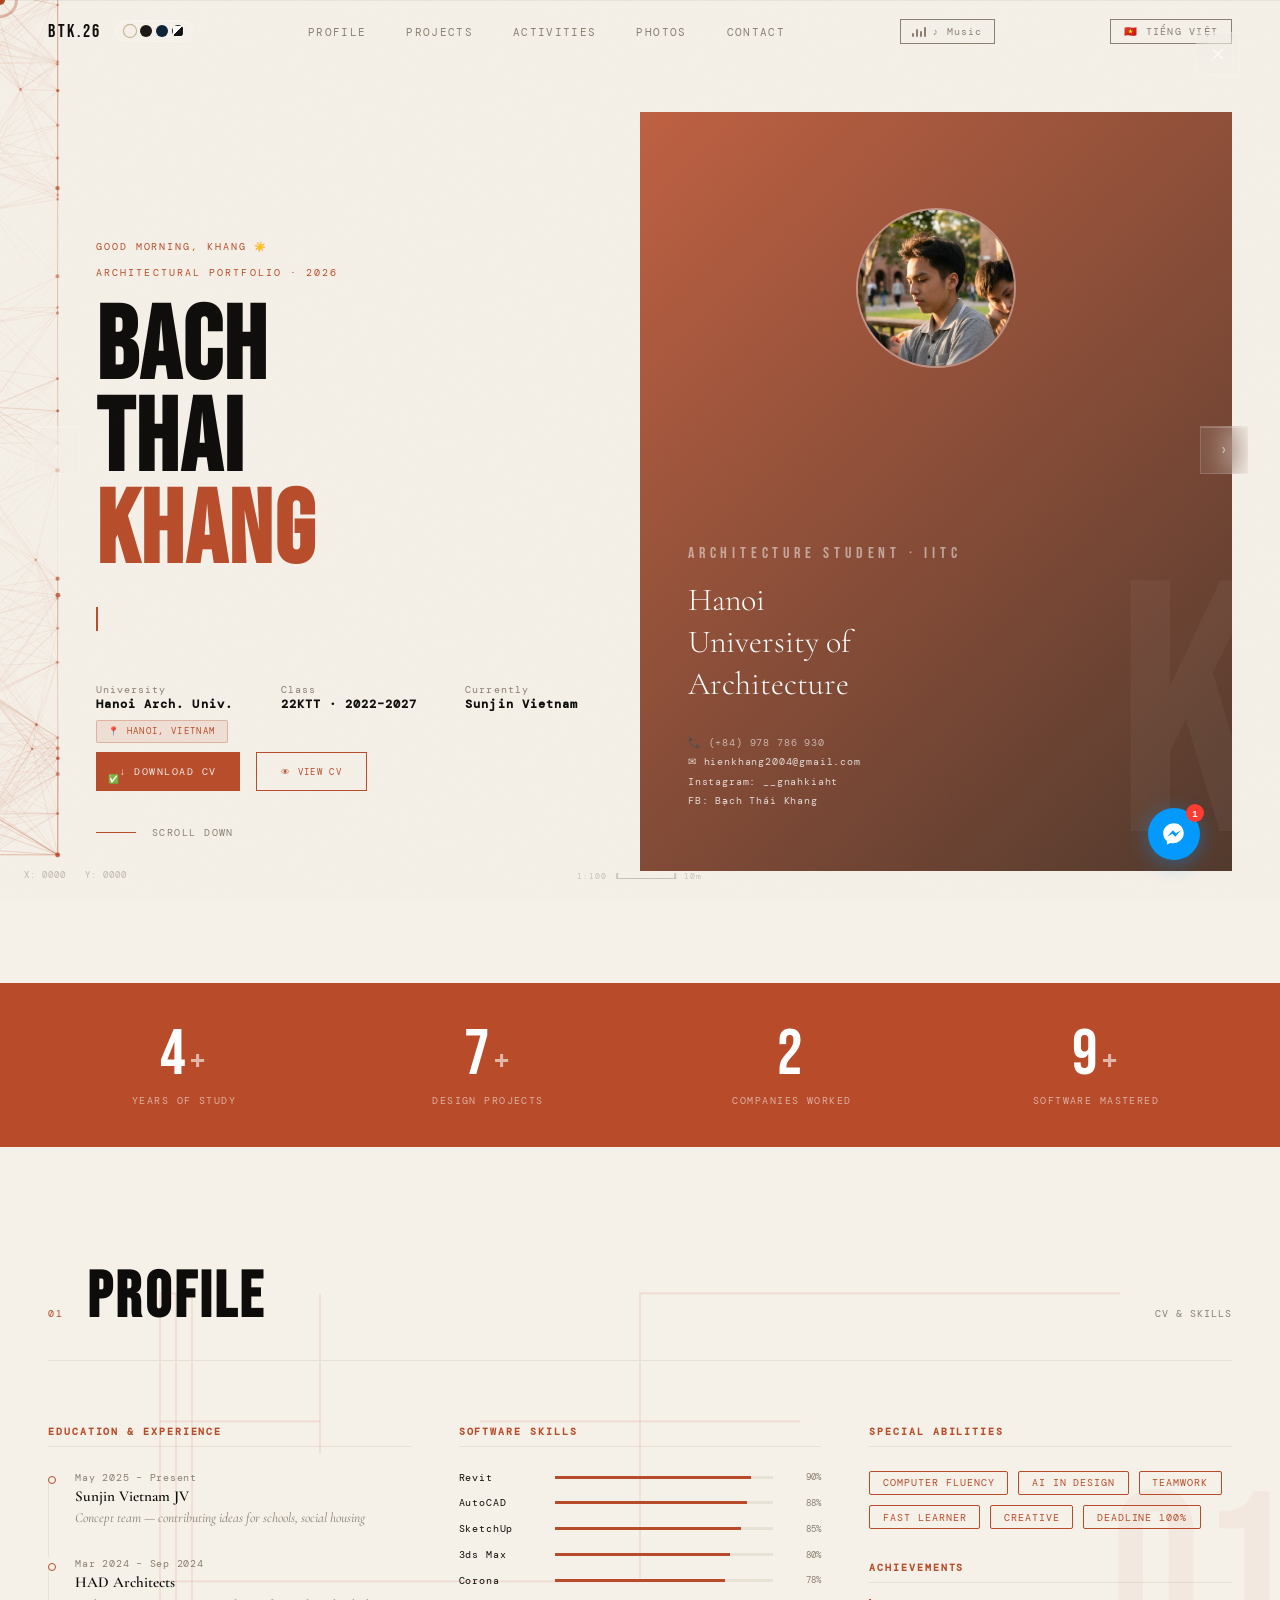
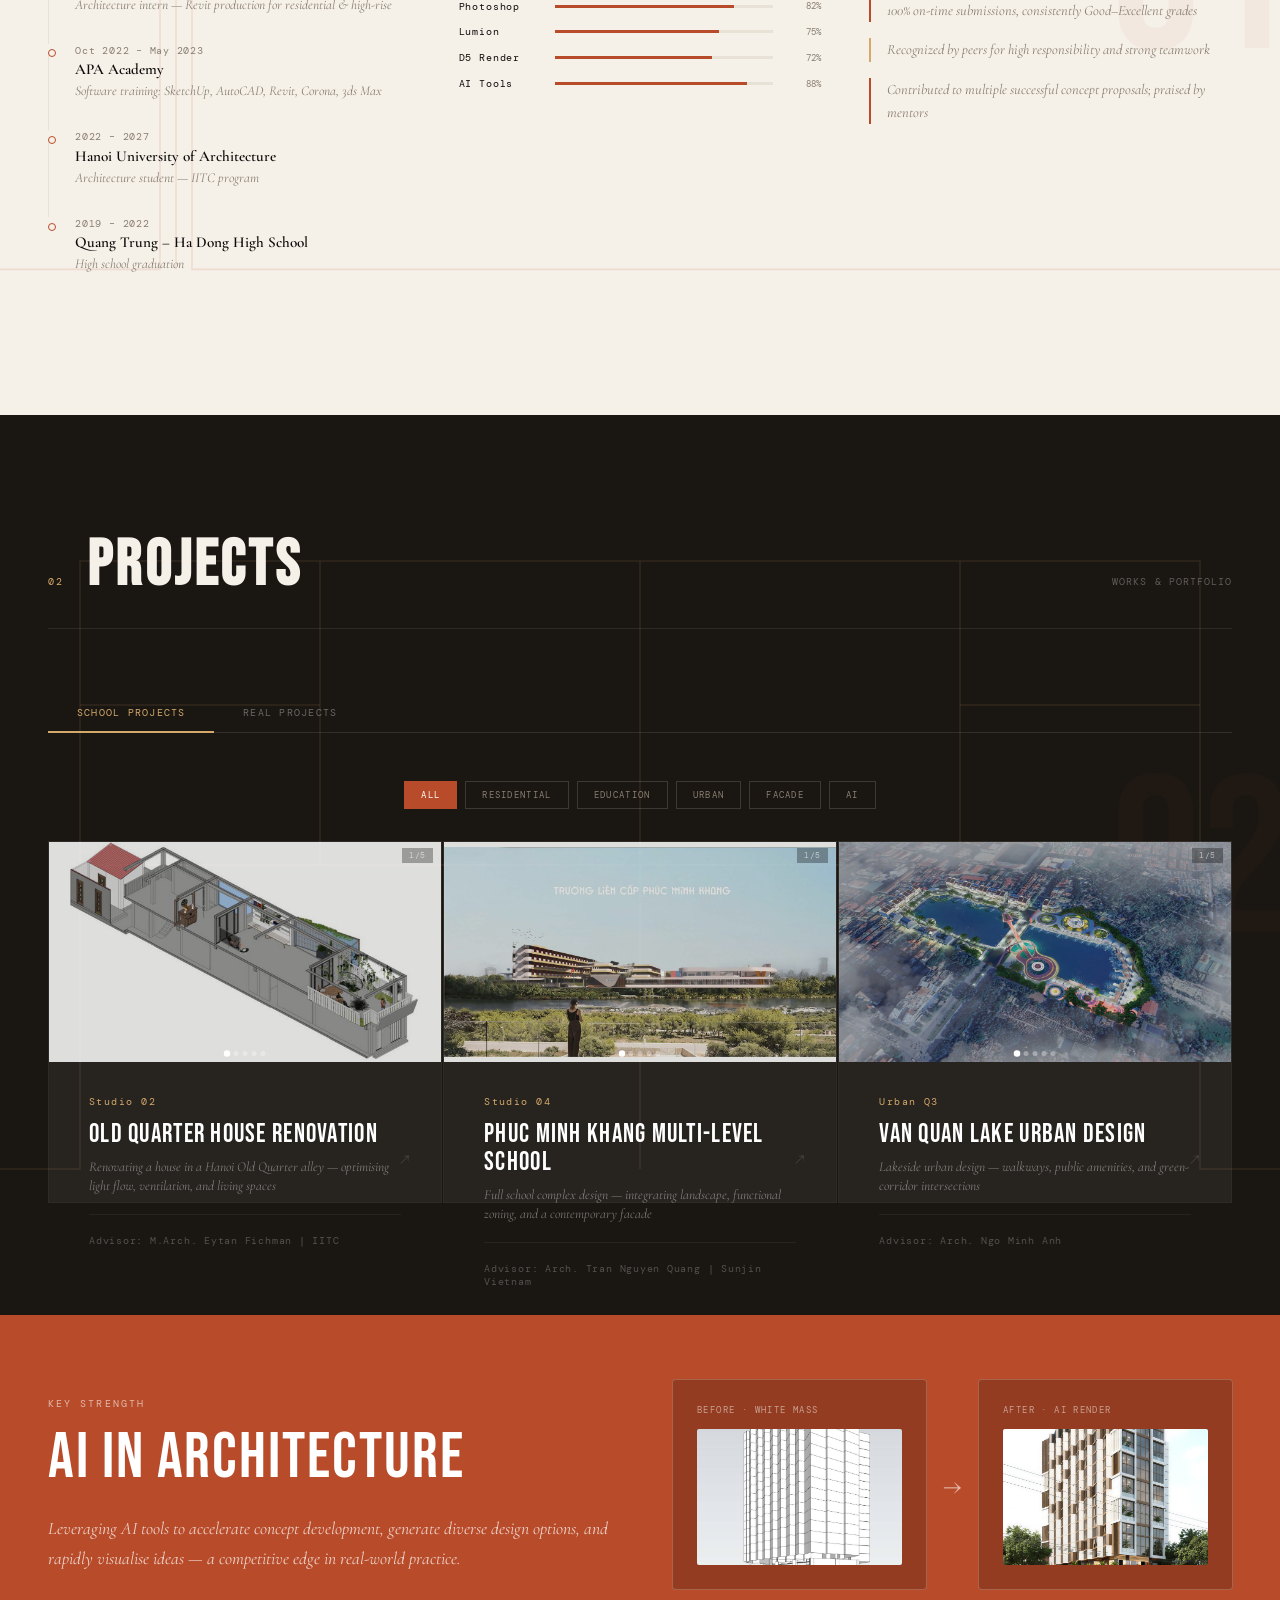
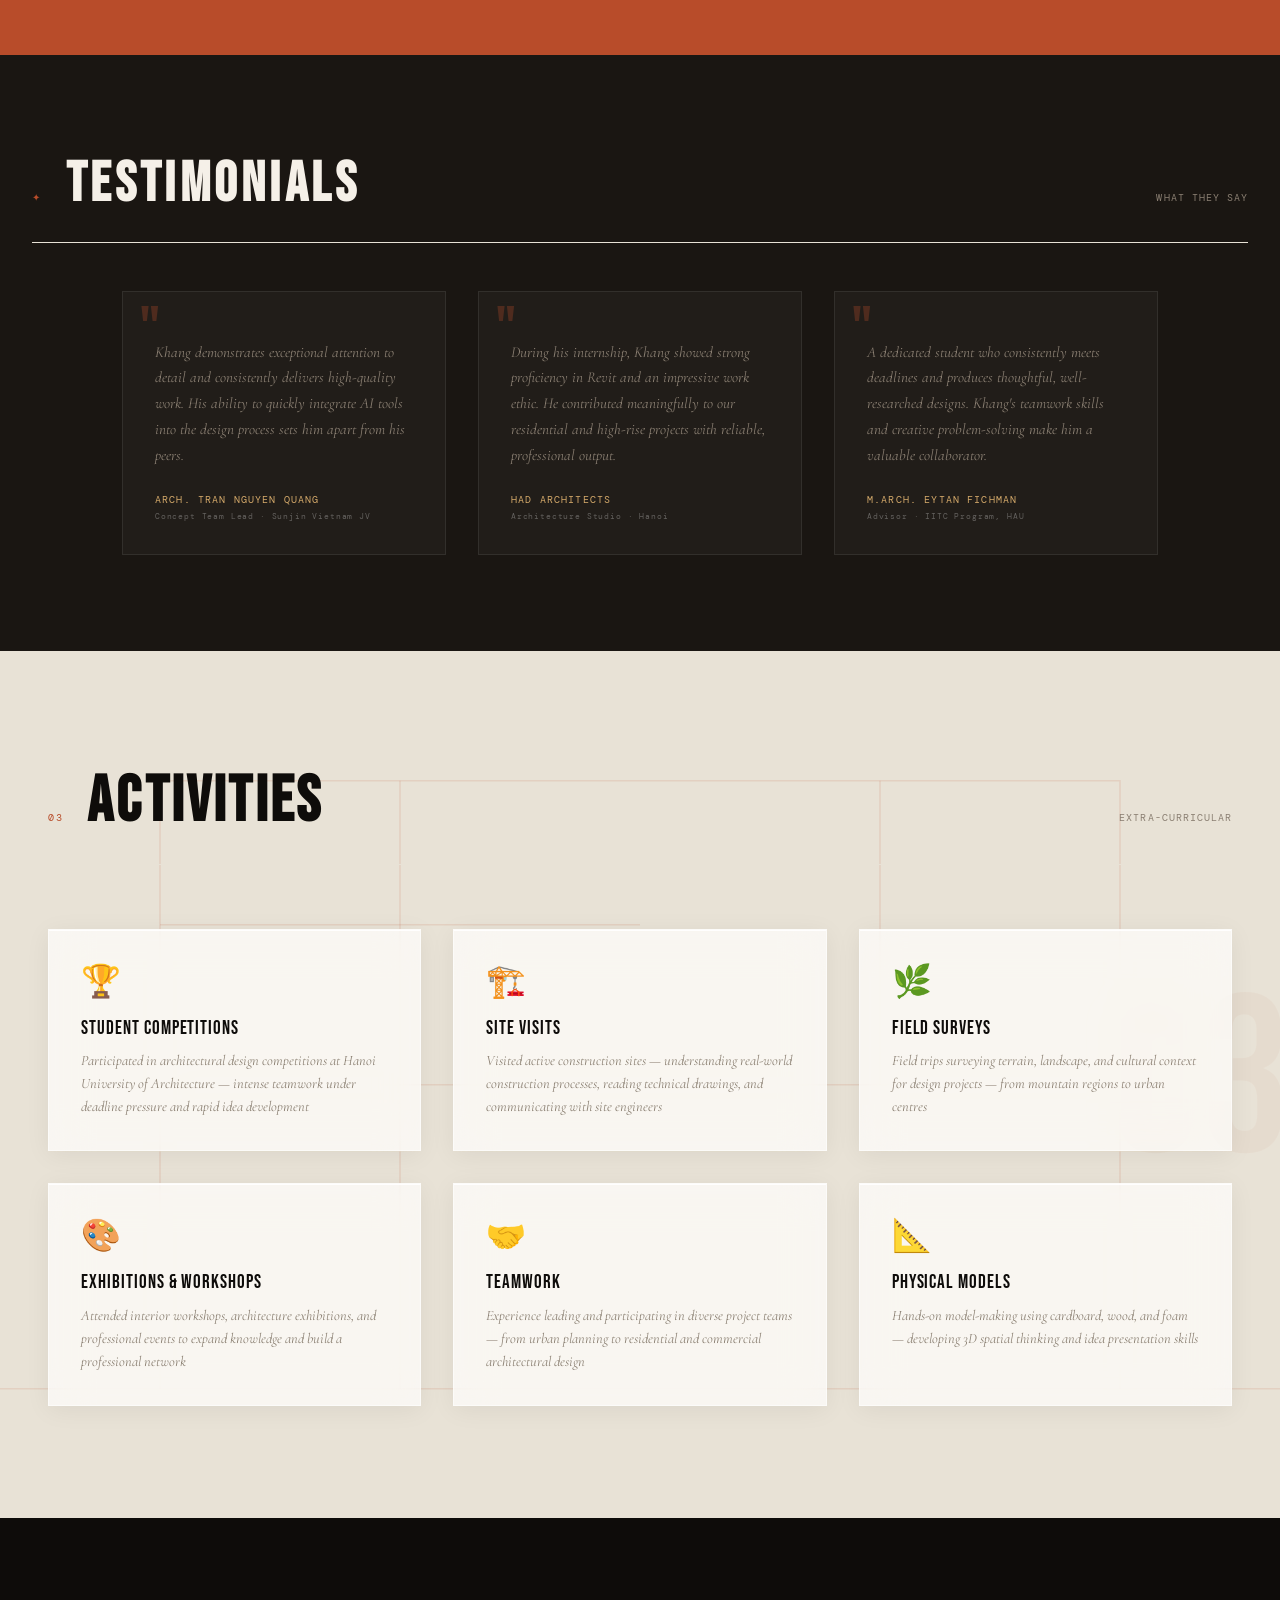
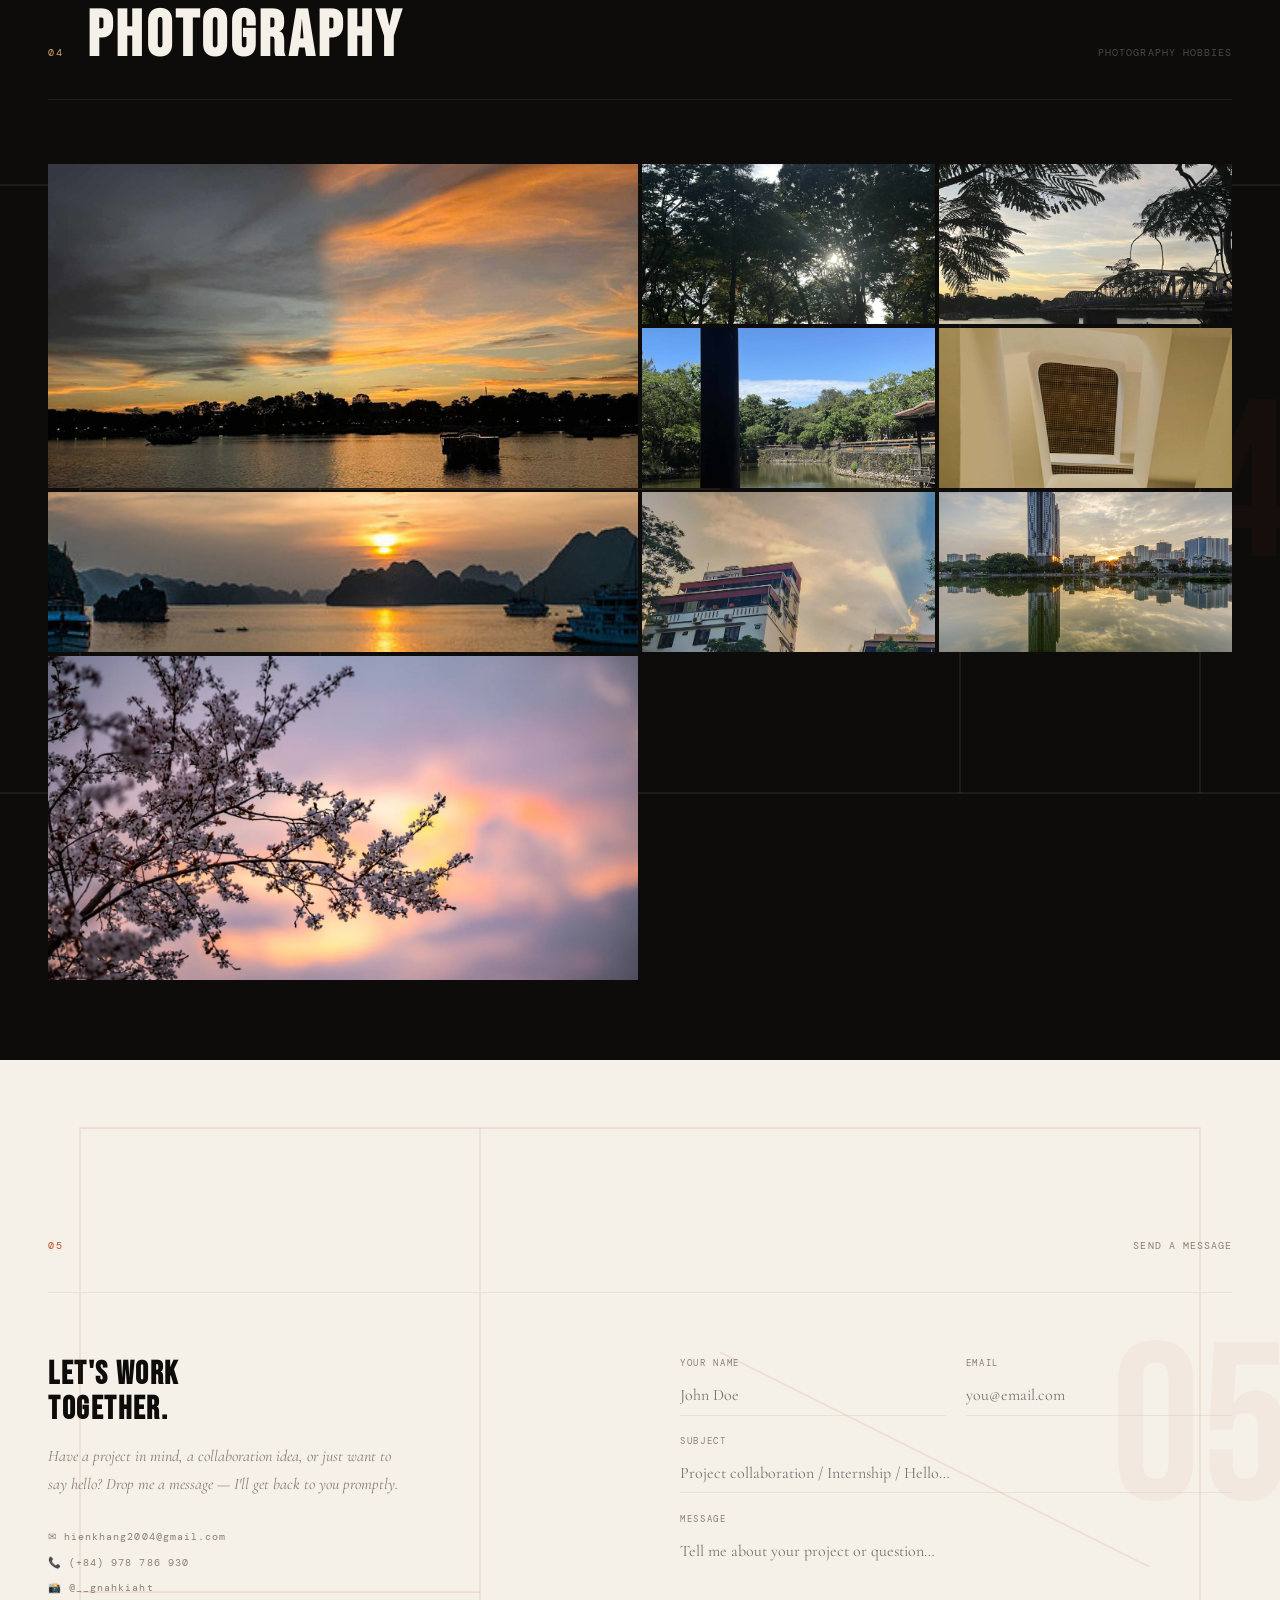
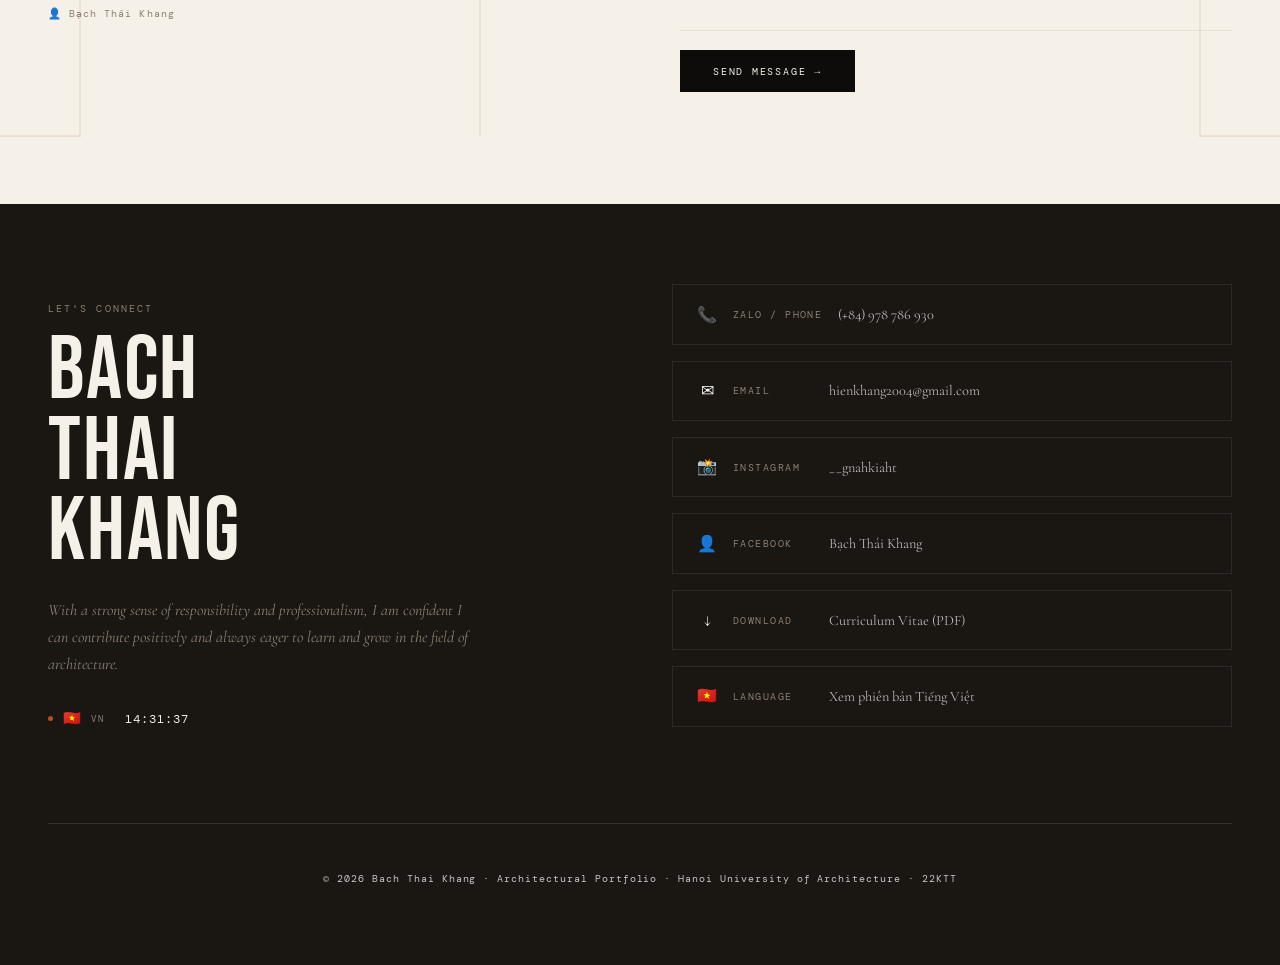
==== index.html @ 13810b0f "Add files via upload" ====
<!DOCTYPE html>
<html lang="en">
<head>
<meta charset="UTF-8">
<meta name="viewport" content="width=device-width, initial-scale=1.0">
<title>Bach Thai Khang — Architectural Portfolio 2026</title>
<meta name="description" content="Bach Thai Khang — Architecture student at Hanoi University of Architecture (IITC). Portfolio featuring school projects, real-world design work, and urban planning.">
<meta name="keywords" content="Bach Thai Khang, architecture portfolio, Hanoi University of Architecture, IITC, architectural design, Sunjin Vietnam">
<meta name="author" content="Bach Thai Khang">
<link rel="manifest" href="./manifest.json">
<meta name="theme-color" content="#b84c2a">
<meta name="apple-mobile-web-app-capable" content="yes">
<meta name="apple-mobile-web-app-status-bar-style" content="black-translucent">
<meta name="apple-mobile-web-app-title" content="BTK Portfolio">
<link rel="icon" href="./favicon.svg" type="image/svg+xml">
<meta property="og:type" content="website">
<meta property="og:title" content="Bach Thai Khang — Architectural Portfolio 2026">
<meta property="og:description" content="Architecture student IITC · Hanoi University of Architecture · Currently at Sunjin Vietnam.">
<meta property="og:image" content="https://gnahkiahtport.space/assets/cover.jpg">
<meta property="og:image:width" content="1200">
<meta property="og:image:height" content="630">
<meta property="og:url" content="https://gnahkiahtport.space/">
<meta property="og:site_name" content="BTK Portfolio">
<meta name="twitter:card" content="summary_large_image">
<meta name="twitter:title" content="Bach Thai Khang — Architectural Portfolio 2026">
<meta name="twitter:description" content="Architecture student IITC · Hanoi University of Architecture · Sunjin Vietnam">
<meta name="twitter:image" content="https://gnahkiahtport.space/assets/cover.jpg">
<meta name="thumbnail" content="https://gnahkiahtport.space/assets/cover.jpg">
<link rel="alternate" type="application/rss+xml" title="BTK Portfolio RSS" href="./feed.xml">
<link rel="preconnect" href="https://fonts.googleapis.com">

<!-- JSON-LD Structured Data -->
<script type="application/ld+json">
{
  "@context": "https://schema.org",
  "@type": "ProfilePage",
  "mainEntity": {
    "@type": "Person",
    "name": "Bach Thai Khang",
    "jobTitle": "Architecture Student",
    "url": "https://gnahkiahtport.space/",
    "image": "https://gnahkiahtport.space/assets/avatar.jpg",
    "email": "hienkhang2004@gmail.com",
    "telephone": "+84978786930",
    "address": {"@type": "PostalAddress", "addressLocality": "Hanoi", "addressCountry": "VN"},
    "alumniOf": {"@type": "CollegeOrUniversity", "name": "Hanoi University of Architecture"},
    "worksFor": {"@type": "Organization", "name": "Sunjin Vietnam JV"},
    "knowsAbout": ["Revit", "AutoCAD", "SketchUp", "3ds Max", "Corona", "Photoshop", "Lumion", "D5 Render", "AI Tools"],
    "sameAs": [
      "https://www.instagram.com/__gnahkiaht/",
      "https://www.facebook.com/khagg7z7/"
    ]
  }
}
</script>
<script type="application/ld+json">
[
  {"@context":"https://schema.org","@type":"CreativeWork","name":"Old Quarter House Renovation","description":"Renovating a house in a Hanoi Old Quarter alley — optimising light flow, ventilation, and living spaces.","image":"https://gnahkiahtport.space/assets/studio2_f1.jpg","author":{"@type":"Person","name":"Bach Thai Khang"}},
  {"@context":"https://schema.org","@type":"CreativeWork","name":"Phuc Minh Khang Multi-Level School","description":"Full school complex design — integrating landscape, functional zoning, and a contemporary facade.","image":"https://gnahkiahtport.space/assets/studio4_hero.jpg","author":{"@type":"Person","name":"Bach Thai Khang"}},
  {"@context":"https://schema.org","@type":"CreativeWork","name":"Van Quan Lake Urban Design","description":"Lakeside urban design — walkways, public amenities, and green-corridor intersections.","image":"https://gnahkiahtport.space/assets/urban_plan.jpg","author":{"@type":"Person","name":"Bach Thai Khang"}},
  {"@context":"https://schema.org","@type":"CreativeWork","name":"Indochine Restaurant Facade","description":"Facade redesign blending traditional materials with contemporary architectural language.","image":"https://gnahkiahtport.space/assets/indochine_hero.jpg","author":{"@type":"Person","name":"Bach Thai Khang"}},
  {"@context":"https://schema.org","@type":"CreativeWork","name":"Si Pa Phin Multi-Level School","description":"Three-level school for 1000+ students in Si Pa Phin commune, Dien Bien.","image":"https://gnahkiahtport.space/assets/sipaphin_hero.jpg","author":{"@type":"Person","name":"Bach Thai Khang"}}
]
</script>
<link href="https://fonts.googleapis.com/css2?family=Cormorant+Garamond:ital,wght@0,300;0,400;0,600;1,300;1,400&family=DM+Mono:wght@300;400;500&family=Bebas+Neue&display=swap" rel="stylesheet">
<style>
  :root { --ink:#0e0c0a; --paper:#f5f0e8; --rust:#b84c2a; --warm:#d4a96a; --muted:#8a7f72; --light:#e8e2d6; --dark:#1a1612; --accent:#c4501e; }
  *,*::before,*::after{box-sizing:border-box;margin:0;padding:0;}
  html{scroll-behavior:smooth;font-size:16px;}
  body{font-family:'Cormorant Garamond',serif;background:var(--paper);color:var(--ink);overflow-x:hidden;cursor:none;}

  /* LOADER */
  #loader{position:fixed;inset:0;z-index:99999;background:var(--dark);display:flex;flex-direction:column;align-items:center;justify-content:center;gap:1.5rem;transition:opacity 0.6s ease,visibility 0.6s ease;}
  #loader.hidden{opacity:0;visibility:hidden;pointer-events:none;}
  .loader-svg{width:min(480px,85vw);height:auto;display:block;}
  .loader-svg text{font-family:'Bebas Neue',sans-serif;fill:none;stroke-linecap:round;stroke-linejoin:round;stroke-width:3;}
  .dl{stroke-dasharray:var(--len,1800);stroke-dashoffset:var(--len,1800);animation:drawStroke 1s cubic-bezier(0.4,0,0.2,1) forwards;}
  .dl-r{stroke:#b84c2a;} .dl-w{stroke:#f5f0e8;}
  @keyframes drawStroke{to{stroke-dashoffset:0;}}
  .loader-bar-wrap{width:160px;height:1px;background:rgba(255,255,255,0.1);position:relative;overflow:hidden;}
  .loader-bar{position:absolute;left:0;top:0;height:100%;width:0;background:var(--rust);animation:loaderFill 1.6s cubic-bezier(0.4,0,0.2,1) 0.3s forwards;}
  @keyframes loaderFill{to{width:100%;}}
  .loader-sub{font-family:'DM Mono',monospace;font-size:0.6rem;letter-spacing:0.25em;text-transform:uppercase;color:var(--muted);margin-top:-0.5rem;opacity:0;animation:ldFadeIn 0.5s ease 1.2s forwards;}
  @keyframes ldFadeIn{to{opacity:1;}}

  /* CURSOR */
  .cursor{width:10px;height:10px;background:var(--rust);border-radius:50%;position:fixed;pointer-events:none;z-index:9999;transition:transform 0.1s ease;mix-blend-mode:multiply;}
  .cursor-ring{width:36px;height:36px;border:3.5px solid var(--rust);border-radius:50%;position:fixed;pointer-events:none;z-index:9998;transition:all 0.18s ease;opacity:0.85;}

  /* NAV */
  nav{position:fixed;top:0;left:0;right:0;z-index:100;display:flex;justify-content:space-between;align-items:center;padding:1.2rem 3rem;transition:background 0.3s ease;}
  nav.nav-dark{background:rgba(15,12,10,0.55);backdrop-filter:blur(10px);}
  nav.nav-dark .nav-logo{color:white;}
  nav.nav-dark .nav-links a{color:rgba(255,255,255,0.65);}
  nav.nav-dark .nav-links a:hover{color:white;}
  nav.nav-dark .nav-lang{color:rgba(255,255,255,0.65);border-color:rgba(255,255,255,0.3);}
  nav.nav-dark .nav-lang:hover{color:white;border-color:white;}
  .nav-logo{font-family:'Bebas Neue',sans-serif;font-size:1.1rem;letter-spacing:0.15em;color:var(--ink);text-decoration:none;}
  .nav-links{display:flex;gap:2.5rem;list-style:none;}
  .nav-links a{font-family:'DM Mono',monospace;font-size:0.7rem;letter-spacing:0.12em;text-transform:uppercase;color:var(--muted);text-decoration:none;transition:color 0.2s;}
  .nav-links a:hover{color:var(--rust);}

  /* THEME TOGGLE */
  .nav-left{display:flex;align-items:center;gap:0.8rem;}
  .theme-toggle{display:flex;gap:4px;align-items:center;padding:0.25rem 0.5rem;border:1px solid rgba(0,0,0,0.12);border-radius:20px;background:transparent;transition:border-color 0.2s;}
  nav.nav-dark .theme-toggle{border-color:rgba(255,255,255,0.2);}
  .theme-dot{width:12px;height:12px;border-radius:50%;cursor:none;border:1.5px solid transparent;transition:all 0.2s;flex-shrink:0;}
  .theme-dot:hover{transform:scale(1.25);}
  .theme-dot.active{border-color:var(--rust);transform:scale(1.2);}
  nav.nav-dark .theme-dot.active{border-color:white;}
  .theme-dot[data-theme="light"]{background:#f5f0e8;border-color:#c8b89a;}
  .theme-dot[data-theme="dark"]{background:#1a1612;}
  .theme-dot[data-theme="blueprint"]{background:#0d2137;}
  .theme-dot[data-theme="mono"]{background:linear-gradient(135deg,#fff 50%,#111 50%);}

  /* THEMES */
  body.theme-dark{--ink:#f5f0e8;--paper:#0e0c0a;--rust:#c4652a;--warm:#d4a96a;--muted:#7a7068;--light:#1e1a16;--dark:#050403;background:#0e0c0a;color:#f5f0e8;}
  body.theme-dark .hero-left{background:#0e0c0a;}
  body.theme-dark #about{background:#0e0c0a;}
  body.theme-dark #activities{background:#1a1612;}
  body.theme-dark .activity-card{background:#0e0c0a;color:#f5f0e8;}
  body.theme-dark .act-desc{color:#7a7068;}
  body.theme-dark #contact-form-section{background:#0e0c0a;}
  body.theme-dark .cf-input,.theme-dark .cf-textarea{color:#f5f0e8;border-bottom-color:#2a2520;}
  body.theme-dark .timeline-dot{background:#0e0c0a;}

  body.theme-blueprint{--ink:#e0f4ff;--paper:#0a1929;--rust:#00bcd4;--warm:#4dd0e1;--muted:#7bb8cc;--light:#0d2137;--dark:#050e1a;background:#0a1929;color:#e0f4ff;}
  body.theme-blueprint .hero-right::before{background:linear-gradient(135deg,#00bcd4 0%,#0a1929 100%);}
  body.theme-blueprint #about{background:#0a1929;}
  body.theme-blueprint #projects{background:#050e1a;}
  body.theme-blueprint #activities{background:#0d2137;}
  body.theme-blueprint .activity-card{background:#0a1929;color:#e0f4ff;}
  body.theme-blueprint .act-desc{color:#7bb8cc;}
  body.theme-blueprint #contact-form-section{background:#0a1929;}
  body.theme-blueprint .cf-input,.theme-blueprint .cf-textarea{color:#e0f4ff;border-bottom-color:#0d3350;}
  body.theme-blueprint .timeline-dot{background:#0a1929;}
  body.theme-blueprint .stats-bar{background:#00bcd4;}
  body.theme-blueprint .ai-section{background:#00838f;}
  body.theme-blueprint footer{background:#050e1a;}
  body.theme-blueprint .skill-fill{background:#00bcd4;}
  body.theme-blueprint .section-num{color:#00bcd4;}
  body.theme-blueprint .tag{border-color:#00bcd4;color:#00bcd4;}
  body.theme-blueprint .about-block h3{color:#00bcd4;}
  body.theme-blueprint .hero-label{color:#00bcd4;}
  body.theme-blueprint .hero-name span{color:#00bcd4;}
  body.theme-blueprint .scroll-line{background:#00bcd4;}
  body.theme-blueprint .loader-bar{background:#00bcd4;}

  body.theme-mono{--ink:#111;--paper:#fff;--rust:#111;--warm:#555;--muted:#777;--light:#eee;--dark:#111;background:#fff;color:#111;}
  body.theme-mono .hero-right::before{background:linear-gradient(135deg,#222 0%,#000 100%);}
  body.theme-mono .stats-bar{background:#111;}
  body.theme-mono .ai-section{background:#333;}
  body.theme-mono #projects{background:#111;}
  body.theme-mono footer{background:#111;}
  body.theme-mono .skill-fill{background:#111;}
  body.theme-mono .section-num,.theme-mono .hero-label,.theme-mono .hero-name span,.theme-mono .scroll-line{color:#111;}
  body.theme-mono .tag{border-color:#111;color:#111;}
  body.theme-mono .about-block h3{color:#333;}
  body.theme-mono .btn-cv{background:#111;border-color:#111;}
  body.theme-mono .btn-cv:hover{background:transparent;color:#111;}

  /* smooth theme transition */
  body{transition:background 0.4s ease,color 0.4s ease;}
  .nav-lang{font-family:'DM Mono',monospace;font-size:0.65rem;letter-spacing:0.12em;text-transform:uppercase;color:var(--muted);text-decoration:none;border:1px solid var(--muted);padding:0.3rem 0.8rem;transition:all 0.2s;}
  .nav-lang:hover{color:var(--rust);border-color:var(--rust);}

  /* HERO */
  .hero{min-height:100vh;display:grid;grid-template-columns:1fr 1fr;position:relative;overflow:hidden;}
  .hero-left{display:flex;flex-direction:column;justify-content:flex-end;padding:8rem 3rem 5rem;position:relative;z-index:2;}
  .hero-label{font-family:'DM Mono',monospace;font-size:0.65rem;letter-spacing:0.2em;text-transform:uppercase;color:var(--rust);margin-bottom:1.5rem;}
  .hero-name{font-family:'Bebas Neue',sans-serif;font-size:clamp(4rem,8vw,8rem);line-height:0.9;color:var(--ink);letter-spacing:0.02em;}
  .hero-name span{color:var(--rust);}
  .hero-tagline{font-size:1.25rem;font-style:italic;color:var(--muted);margin-top:1.5rem;font-weight:300;max-width:320px;line-height:1.6;}
  .hero-meta{display:flex;gap:3rem;margin-top:3rem;font-family:'DM Mono',monospace;font-size:0.65rem;color:var(--muted);letter-spacing:0.1em;}
  .hero-meta span{display:block;}
  .hero-meta strong{color:var(--ink);font-size:0.75rem;}
  .hero-cta-row{display:flex;gap:1rem;margin-top:2.5rem;}
  .btn-cv{display:inline-flex;align-items:center;gap:0.6rem;font-family:'DM Mono',monospace;font-size:0.62rem;letter-spacing:0.15em;text-transform:uppercase;padding:0.75rem 1.4rem;background:var(--rust);color:white;text-decoration:none;border:1px solid var(--rust);transition:all 0.2s;}
  .btn-cv:hover{background:transparent;color:var(--rust);}
  .hero-right{position:relative;overflow:hidden;}
  .hero-right::before{content:'';position:absolute;inset:0;background:linear-gradient(135deg,var(--rust) 0%,#3a1f12 100%);opacity:0.88;z-index:1;}
  .hero-bg-text{position:absolute;font-family:'Bebas Neue',sans-serif;font-size:28vw;color:rgba(255,255,255,0.04);z-index:2;bottom:-2rem;right:-2rem;line-height:1;pointer-events:none;user-select:none;}
  .hero-right-content{position:absolute;inset:0;z-index:3;display:flex;flex-direction:column;justify-content:space-between;padding:6rem 3rem 4rem;color:white;}
  .hero-portrait-wrap{display:flex;justify-content:center;}
  .hero-portrait{width:160px;height:160px;border-radius:50%;overflow:hidden;border:2px solid rgba(255,255,255,0.3);background:rgba(255,255,255,0.1);flex-shrink:0;}
  .hero-portrait img{width:100%;height:100%;object-fit:cover;object-position:center top;}
  .hero-portrait-placeholder{width:100%;height:100%;display:flex;flex-direction:column;align-items:center;justify-content:center;gap:0.4rem;font-family:'DM Mono',monospace;font-size:0.55rem;letter-spacing:0.1em;color:rgba(255,255,255,0.35);text-align:center;padding:1rem;}
  .hero-portrait-placeholder svg{opacity:0.4;}
  .hero-role{font-family:'Bebas Neue',sans-serif;font-size:1rem;letter-spacing:0.3em;color:rgba(255,255,255,0.5);margin-bottom:1rem;}
  .hero-school{font-size:2rem;font-weight:300;line-height:1.3;margin-bottom:2rem;}
  .hero-contact-list{display:flex;flex-direction:column;gap:0.4rem;font-family:'DM Mono',monospace;font-size:0.65rem;color:rgba(255,255,255,0.6);letter-spacing:0.08em;}
  .hero-contact-list a{color:rgba(255,255,255,0.8);text-decoration:none;}
  .hero-contact-list a:hover{color:white;}
  .scroll-cue{position:absolute;bottom:2rem;left:3rem;display:flex;align-items:center;gap:1rem;font-family:'DM Mono',monospace;font-size:0.6rem;letter-spacing:0.15em;text-transform:uppercase;color:var(--muted);z-index:5;}
  .scroll-line{width:40px;height:1px;background:var(--rust);animation:scrollPulse 1.5s ease-in-out infinite;}
  @keyframes scrollPulse{0%,100%{width:40px;opacity:1;}50%{width:60px;opacity:0.5;}}

  /* STATS */
  .stats-bar{background:var(--rust);padding:2.5rem 3rem;display:grid;grid-template-columns:repeat(4,1fr);gap:2rem;text-align:center;}
  .stat-num{font-family:'Bebas Neue',sans-serif;font-size:clamp(2.5rem,5vw,4rem);color:white;letter-spacing:0.05em;line-height:1;}
  .stat-num .stat-suffix{font-size:0.6em;color:rgba(255,255,255,0.6);}
  .stat-label{font-family:'DM Mono',monospace;font-size:0.6rem;letter-spacing:0.15em;text-transform:uppercase;color:rgba(255,255,255,0.55);margin-top:0.4rem;}

  /* SECTIONS */
  section{padding:7rem 3rem;}
  .section-header{display:flex;align-items:baseline;gap:1.5rem;margin-bottom:4rem;border-bottom:1px solid var(--light);padding-bottom:1.5rem;}
  .section-num{font-family:'DM Mono',monospace;font-size:0.65rem;color:var(--rust);letter-spacing:0.15em;}
  .section-title{font-family:'Bebas Neue',sans-serif;font-size:clamp(2.5rem,5vw,4rem);letter-spacing:0.05em;color:var(--ink);}
  .section-en{font-family:'DM Mono',monospace;font-size:0.65rem;color:var(--muted);letter-spacing:0.1em;margin-left:auto;text-transform:uppercase;}

  /* ABOUT */
  .about-grid{display:grid;grid-template-columns:1fr 1fr 1fr;gap:3rem;}
  .about-block h3{font-family:'DM Mono',monospace;font-size:0.6rem;letter-spacing:0.2em;text-transform:uppercase;color:var(--rust);margin-bottom:1.5rem;padding-bottom:0.5rem;border-bottom:1px solid var(--light);}
  .timeline-item{display:grid;grid-template-columns:auto 1fr;gap:0 1.2rem;margin-bottom:1.8rem;position:relative;}
  .timeline-item::before{content:'';position:absolute;left:0;top:0.5rem;bottom:-1.8rem;width:1px;background:var(--light);}
  .timeline-item:last-child::before{display:none;}
  .timeline-dot{width:8px;height:8px;border-radius:50%;background:var(--paper);border:1.5px solid var(--rust);margin-top:0.35rem;position:relative;z-index:1;flex-shrink:0;}
  .timeline-period{font-family:'DM Mono',monospace;font-size:0.6rem;color:var(--muted);letter-spacing:0.08em;margin-bottom:0.2rem;}
  .timeline-org{font-size:0.95rem;font-weight:600;color:var(--ink);margin-bottom:0.2rem;}
  .timeline-desc{font-size:0.85rem;color:var(--muted);line-height:1.5;font-style:italic;}
  .skills-grid{display:flex;flex-direction:column;gap:0.8rem;}
  .skill-row{display:flex;align-items:center;gap:1rem;position:relative;}
  .skill-name{font-family:'DM Mono',monospace;font-size:0.65rem;letter-spacing:0.08em;color:var(--ink);width:80px;flex-shrink:0;}
  .skill-pct{font-family:'DM Mono',monospace;font-size:0.58rem;color:var(--muted);width:32px;text-align:right;flex-shrink:0;opacity:0;transition:opacity 0.4s ease 0.8s;}
  .skill-fill.animated~.skill-pct,.skill-row:has(.skill-fill.animated) .skill-pct{opacity:1;}
  .skill-bar{flex:1;height:3px;background:var(--light);position:relative;overflow:hidden;}
  .skill-fill{position:absolute;left:0;top:0;height:100%;background:var(--rust);width:0;transition:width 1s cubic-bezier(0.4,0,0.2,1);}
  .skill-fill.animated{width:var(--w);}
  .about-tags{display:flex;flex-wrap:wrap;gap:0.6rem;margin-top:0.5rem;}
  .tag{font-family:'DM Mono',monospace;font-size:0.6rem;letter-spacing:0.1em;text-transform:uppercase;padding:0.3rem 0.8rem;border:1px solid var(--rust);color:var(--rust);border-radius:2px;transition:all 0.2s;}
  .tag:hover{background:var(--rust);color:white;}

  /* PROJECTS */
  #projects{background:var(--dark);}
  #projects .section-title{color:var(--paper);}
  #projects .section-num{color:var(--warm);}
  #projects .section-header{border-bottom-color:rgba(255,255,255,0.08);}
  #projects .section-en{color:rgba(255,255,255,0.3);}
  .project-tabs{display:flex;margin-bottom:3rem;border-bottom:1px solid rgba(255,255,255,0.1);}
  .tab-btn{font-family:'DM Mono',monospace;font-size:0.65rem;letter-spacing:0.12em;text-transform:uppercase;padding:0.8rem 1.8rem;border:none;background:transparent;color:rgba(255,255,255,0.35);cursor:none;position:relative;transition:color 0.2s;}
  .tab-btn::after{content:'';position:absolute;bottom:-1px;left:0;right:0;height:2px;background:var(--warm);transform:scaleX(0);transition:transform 0.2s;}
  .tab-btn.active{color:var(--warm);}
  .tab-btn.active::after{transform:scaleX(1);}
  .tab-btn:hover{color:rgba(255,255,255,0.7);}
  .tab-panel{display:none;}
  .tab-panel.active{display:block;}
  .project-grid{display:grid;grid-template-columns:repeat(auto-fit,minmax(320px,1fr));gap:1.5px;}
  .project-card{background:rgba(255,255,255,0.03);border:1px solid rgba(255,255,255,0.06);position:relative;overflow:visible;transition:all 0.3s ease;cursor:none;min-height:360px;transform-style:preserve-3d;}
  .project-card-thumb{width:100%;aspect-ratio:16/9;overflow:hidden;position:relative;}
  .project-card-thumb img{width:100%;height:100%;object-fit:cover;display:block;transition:transform 0.5s ease,opacity 0.3s;opacity:0.7;}
  .project-card:hover .project-card-thumb img{transform:scale(1.05);opacity:1;}
  .project-card-thumb-placeholder{width:100%;height:100%;background:linear-gradient(135deg,rgba(255,255,255,0.04) 0%,rgba(212,169,106,0.08) 100%);display:flex;align-items:center;justify-content:center;font-family:'Bebas Neue',sans-serif;font-size:3rem;color:rgba(255,255,255,0.06);letter-spacing:0.1em;}
  .project-card-body{padding:2rem 2.5rem 2.5rem;}
  .project-card::before{content:'';position:absolute;left:0;top:0;width:3px;height:0;background:var(--warm);transition:height 0.3s ease;z-index:1;}
  .project-card:hover{background:rgba(255,255,255,0.06);}
  .project-card:hover::before{height:100%;}
  .project-card-num{font-family:'DM Mono',monospace;font-size:0.6rem;color:var(--warm);letter-spacing:0.15em;margin-bottom:0.8rem;}
  .project-card-title{font-family:'Bebas Neue',sans-serif;font-size:1.6rem;letter-spacing:0.05em;color:white;margin-bottom:0.5rem;line-height:1.1;}
  .project-card-sub{font-size:0.85rem;font-style:italic;color:rgba(255,255,255,0.4);margin-bottom:1.2rem;line-height:1.4;}
  .project-card-instructor{font-family:'DM Mono',monospace;font-size:0.6rem;color:rgba(255,255,255,0.25);letter-spacing:0.08em;padding-top:1.2rem;border-top:1px solid rgba(255,255,255,0.06);}
  .project-card-arrow{position:absolute;bottom:2rem;right:2rem;font-size:1.2rem;color:rgba(255,255,255,0.15);transition:all 0.3s;}
  .project-card:hover .project-card-arrow{color:var(--warm);transform:translate(3px,-3px);}
  .real-project-item{display:grid;grid-template-columns:1fr 2fr;gap:3rem;padding:2.5rem 0;border-bottom:1px solid rgba(255,255,255,0.06);align-items:start;}
  .real-project-item:first-child{border-top:1px solid rgba(255,255,255,0.06);}
  .rp-thumb{width:100%;aspect-ratio:16/9;overflow:hidden;margin-top:0.6rem;}
  .rp-thumb img{width:100%;height:100%;object-fit:cover;opacity:0.75;transition:opacity 0.3s,transform 0.4s;}
  .real-project-item:hover .rp-thumb img{opacity:1;transform:scale(1.03);}
  .rp-thumb-placeholder{width:100%;height:100%;background:rgba(255,255,255,0.04);display:flex;align-items:center;justify-content:center;font-family:'DM Mono',monospace;font-size:0.6rem;color:rgba(255,255,255,0.15);letter-spacing:0.1em;}
  .rp-label{font-family:'Bebas Neue',sans-serif;font-size:1.5rem;letter-spacing:0.05em;color:white;line-height:1.2;}
  .rp-type{font-family:'DM Mono',monospace;font-size:0.6rem;color:var(--warm);letter-spacing:0.12em;text-transform:uppercase;margin-top:0.5rem;}
  .rp-desc{font-size:1rem;color:rgba(255,255,255,0.55);line-height:1.7;font-style:italic;}
  .rp-tags{display:flex;flex-wrap:wrap;gap:0.5rem;margin-top:1rem;}
  .rp-tag{font-family:'DM Mono',monospace;font-size:0.58rem;padding:0.25rem 0.7rem;border:1px solid rgba(255,255,255,0.12);color:rgba(255,255,255,0.4);border-radius:2px;letter-spacing:0.08em;}

  /* AI */
  .ai-section{background:var(--rust);padding:4rem 3rem;display:grid;grid-template-columns:1fr 1fr;gap:4rem;align-items:center;}
  .ai-label{font-family:'DM Mono',monospace;font-size:0.65rem;letter-spacing:0.2em;color:rgba(255,255,255,0.6);text-transform:uppercase;margin-bottom:1rem;}
  .ai-title{font-family:'Bebas Neue',sans-serif;font-size:clamp(2.5rem,5vw,4.5rem);color:white;line-height:1;letter-spacing:0.03em;margin-bottom:1.5rem;}
  .ai-desc{font-size:1.1rem;color:rgba(255,255,255,0.75);line-height:1.7;font-style:italic;}
  .before-after{display:grid;grid-template-columns:1fr auto 1fr;gap:1rem;align-items:center;}
  .ba-box{background:rgba(0,0,0,0.2);border:1px solid rgba(255,255,255,0.2);padding:1.5rem;border-radius:4px;overflow:hidden;}
  .ba-label{font-family:'DM Mono',monospace;font-size:0.58rem;letter-spacing:0.15em;color:rgba(255,255,255,0.5);text-transform:uppercase;margin-bottom:0.8rem;}
  .ba-img{width:100%;aspect-ratio:3/2;object-fit:cover;display:block;border-radius:2px;}
  .ba-visual{display:flex;flex-direction:column;gap:0.4rem;}
  .ba-row{height:8px;background:rgba(255,255,255,0.15);border-radius:2px;}
  .ba-row.after{background:rgba(255,255,255,0.4);}
  .ba-row.w60{width:60%;}.ba-row.w80{width:80%;}.ba-row.w45{width:45%;}
  .ba-arrow{display:flex;align-items:center;justify-content:center;font-size:1.8rem;color:rgba(255,255,255,0.6);}

  /* ACTIVITIES */
  #activities{background:var(--light);}
  .activities-grid{display:grid;grid-template-columns:repeat(3,1fr);gap:2rem;}
  .activity-card{background:white;padding:2rem;position:relative;overflow:hidden;transition:all 0.2s;}
  .activity-card::after{content:'';position:absolute;top:0;left:0;width:100%;height:3px;background:var(--rust);transform:scaleX(0);transform-origin:left;transition:transform 0.3s;}
  .activity-card:hover::after{transform:scaleX(1);}
  .act-icon{font-size:2rem;margin-bottom:1rem;}
  .act-title{font-family:'Bebas Neue',sans-serif;font-size:1.2rem;letter-spacing:0.05em;color:var(--ink);margin-bottom:0.6rem;}
  .act-desc{font-size:0.9rem;color:var(--muted);line-height:1.6;font-style:italic;}

  /* HOBBIES */
  #hobbies{background:var(--ink);padding-top:5rem;padding-bottom:5rem;}
  #hobbies .section-title{color:var(--paper);}
  #hobbies .section-num{color:var(--warm);}
  #hobbies .section-header{border-bottom-color:rgba(255,255,255,0.08);}
  #hobbies .section-en{color:rgba(255,255,255,0.25);}
  .photo-mosaic{display:grid;grid-template-columns:repeat(4,1fr);grid-auto-rows:160px;gap:4px;}
  .photo-item{background:#222;position:relative;overflow:hidden;cursor:none;}
  .photo-item:nth-child(1){grid-column:span 2;grid-row:span 2;}
  .photo-item:nth-child(6){grid-column:span 2;}
  .photo-item:nth-child(9){grid-column:span 2;grid-row:span 2;}
  .photo-item img{width:100%;height:100%;object-fit:cover;display:block;transition:transform 0.4s ease,opacity 0.3s;opacity:0.85;}
  .photo-item:hover img{transform:scale(1.05);opacity:1;}
  .photo-placeholder{width:100%;height:100%;display:flex;align-items:center;justify-content:center;flex-direction:column;gap:0.5rem;color:rgba(255,255,255,0.12);transition:all 0.3s;font-family:'DM Mono',monospace;font-size:0.6rem;letter-spacing:0.1em;text-align:center;padding:1rem;}
  .photo-item:hover .photo-placeholder{color:rgba(255,255,255,0.3);background:rgba(255,255,255,0.03);}
  .photo-icon{font-size:1.8rem;margin-bottom:0.3rem;}
  .photo-caption{font-style:italic;font-family:'Cormorant Garamond',serif;font-size:0.75rem;color:rgba(255,255,255,0.25);margin-top:0.3rem;line-height:1.4;}
  .photo-item::after{content:'⊕';position:absolute;top:50%;left:50%;transform:translate(-50%,-50%) scale(0);font-size:2rem;color:white;opacity:0;transition:all 0.25s ease;pointer-events:none;z-index:2;text-shadow:0 2px 12px rgba(0,0,0,0.5);}
  .photo-item:hover::after{transform:translate(-50%,-50%) scale(1);opacity:1;}

  /* CONTACT FORM */
  #contact-form-section{background:var(--paper);padding:7rem 3rem;}
  .contact-form-wrap{display:grid;grid-template-columns:1fr 1fr;gap:5rem;align-items:start;}
  .contact-form-info h3{font-family:'Bebas Neue',sans-serif;font-size:2rem;color:var(--ink);letter-spacing:0.05em;margin-bottom:1rem;line-height:1.1;}
  .contact-form-info p{font-size:1rem;color:var(--muted);line-height:1.7;font-style:italic;max-width:360px;}
  .cfi-links{display:flex;flex-direction:column;gap:0.8rem;margin-top:2rem;}
  .cfi-link{font-family:'DM Mono',monospace;font-size:0.65rem;letter-spacing:0.1em;color:var(--muted);text-decoration:none;display:flex;align-items:center;gap:0.6rem;transition:color 0.2s;}
  .cfi-link:hover{color:var(--rust);}
  .cf-form{display:flex;flex-direction:column;gap:1.2rem;}
  .cf-row{display:grid;grid-template-columns:1fr 1fr;gap:1.2rem;}
  .cf-field{display:flex;flex-direction:column;gap:0.4rem;}
  .cf-label{font-family:'DM Mono',monospace;font-size:0.58rem;letter-spacing:0.18em;text-transform:uppercase;color:var(--muted);}
  .cf-input,.cf-textarea{background:transparent;border:none;border-bottom:1px solid var(--light);padding:0.6rem 0;font-family:'Cormorant Garamond',serif;font-size:1rem;color:var(--ink);outline:none;transition:border-color 0.2s;resize:none;cursor:none;}
  .cf-input:focus,.cf-textarea:focus{border-bottom-color:var(--rust);}
  .cf-textarea{height:100px;}
  .cf-submit{align-self:flex-start;font-family:'DM Mono',monospace;font-size:0.62rem;letter-spacing:0.18em;text-transform:uppercase;padding:0.85rem 2rem;background:var(--ink);color:var(--paper);border:1px solid var(--ink);cursor:none;transition:all 0.2s;}
  .cf-submit:hover{background:var(--rust);border-color:var(--rust);color:white;}
  .cf-success{display:none;font-family:'DM Mono',monospace;font-size:0.65rem;letter-spacing:0.12em;color:var(--rust);padding:1rem 0;}
  .cf-success.show{display:block;}

  /* FOOTER */
  footer{background:var(--dark);padding:5rem 3rem;display:grid;grid-template-columns:1fr 1fr;gap:4rem;align-items:end;}
  .footer-greeting{font-family:'DM Mono',monospace;font-size:0.65rem;letter-spacing:0.2em;color:var(--muted);text-transform:uppercase;margin-bottom:1rem;}
  .footer-name{font-family:'Bebas Neue',sans-serif;font-size:clamp(3rem,7vw,6rem);color:var(--paper);line-height:0.9;letter-spacing:0.02em;margin-bottom:1.5rem;}
  .footer-bio{font-size:1rem;color:var(--muted);line-height:1.7;font-style:italic;max-width:420px;}
  .contact-links{display:flex;flex-direction:column;gap:1rem;}
  .contact-link{display:flex;align-items:center;gap:1rem;padding:1.2rem 1.5rem;border:1px solid rgba(255,255,255,0.08);color:white;text-decoration:none;transition:all 0.2s;position:relative;overflow:hidden;}
  .contact-link::before{content:'';position:absolute;left:0;top:0;width:3px;height:100%;background:var(--warm);transform:scaleY(0);transition:transform 0.2s;}
  .contact-link:hover::before{transform:scaleY(1);}
  .contact-link:hover{background:rgba(255,255,255,0.04);}
  .cl-icon{font-size:1rem;width:20px;text-align:center;}
  .cl-label{font-family:'DM Mono',monospace;font-size:0.6rem;letter-spacing:0.15em;text-transform:uppercase;color:var(--muted);min-width:80px;}
  .cl-value{font-size:0.9rem;color:rgba(255,255,255,0.7);}
  .footer-copy{grid-column:span 2;text-align:center;font-family:'DM Mono',monospace;font-size:0.6rem;color:rgba(255,255,255,0.75);letter-spacing:0.1em;padding-top:3rem;border-top:1px solid rgba(255,255,255,0.12);margin-top:2rem;}

  /* ANIMATIONS */
  .fade-up{opacity:0;transform:translateY(30px);transition:opacity 0.7s ease,transform 0.7s ease;}
  .fade-up.visible{opacity:1;transform:none;}
  .fade-up:nth-child(2){transition-delay:0.1s;}
  .fade-up:nth-child(3){transition-delay:0.2s;}
  .fade-up:nth-child(4){transition-delay:0.3s;}

  /* LIGHTBOX */
  .lightbox{position:fixed;inset:0;z-index:10000;display:flex;align-items:center;justify-content:center;background:rgba(10,8,6,0);pointer-events:none;transition:background 0.3s ease;}
  .lightbox.active{background:rgba(10,8,6,0.92);pointer-events:all;}
  .lightbox-img-wrap{position:relative;max-width:90vw;max-height:88vh;transform:scale(0.88);opacity:0;transition:transform 0.35s cubic-bezier(0.34,1.56,0.64,1),opacity 0.3s ease;}
  .lightbox.active .lightbox-img-wrap{transform:scale(1);opacity:1;}
  .lightbox-img{display:block;max-width:90vw;max-height:88vh;width:auto;height:auto;object-fit:contain;box-shadow:0 32px 80px rgba(0,0,0,0.6);}
  .lightbox-caption{position:absolute;bottom:-2.4rem;left:0;right:0;text-align:center;font-family:'DM Mono',monospace;font-size:0.62rem;letter-spacing:0.15em;color:rgba(255,255,255,0.4);text-transform:uppercase;}
  .lightbox-close{position:fixed;top:2rem;right:2.5rem;width:44px;height:44px;display:flex;align-items:center;justify-content:center;border:1px solid rgba(255,255,255,0.2);color:rgba(255,255,255,0.6);font-size:1.2rem;cursor:none;transition:all 0.2s;background:transparent;font-family:'DM Mono',monospace;}
  .lightbox-close:hover{border-color:var(--rust);color:var(--rust);}
  .lightbox-counter{position:fixed;bottom:2rem;left:50%;transform:translateX(-50%);font-family:'DM Mono',monospace;font-size:0.6rem;letter-spacing:0.2em;color:rgba(255,255,255,0.3);}
  .lightbox-nav{position:fixed;top:50%;transform:translateY(-50%);width:48px;height:48px;display:flex;align-items:center;justify-content:center;border:1px solid rgba(255,255,255,0.15);color:rgba(255,255,255,0.5);font-size:1rem;cursor:none;transition:all 0.2s;background:transparent;font-family:'DM Mono',monospace;}
  .lightbox-nav:hover{border-color:var(--rust);color:var(--rust);}
  .lightbox-prev{left:2rem;}
  .lightbox-next{right:2rem;}

  /* RESPONSIVE */
  @media(max-width:900px){
    nav{padding:1rem 1.5rem;}.nav-links{display:none;}
    .hero{grid-template-columns:1fr;}.hero-right{min-height:50vh;}
    .about-grid,.activities-grid{grid-template-columns:1fr 1fr;}
    .project-grid,.real-project-item,.before-after{grid-template-columns:1fr;}
    .ai-section,.contact-form-wrap{grid-template-columns:1fr;}
    footer{grid-template-columns:1fr;}.footer-copy{grid-column:1;}
    section,#contact-form-section{padding:4rem 1.5rem;}
    .stats-bar{grid-template-columns:repeat(2,1fr);}
    .photo-mosaic{grid-template-columns:repeat(2,1fr);}
    .photo-item:nth-child(1){grid-column:span 2;}
    .photo-item:nth-child(9){grid-column:span 2;}
    .cf-row{grid-template-columns:1fr;}
  }
  @media(max-width:540px){
    .about-grid,.activities-grid{grid-template-columns:1fr;}
    .stats-bar{padding:2rem 1.5rem;}
  }

  /* SCROLL PROGRESS BAR */
  #scroll-progress{position:fixed;top:0;left:0;width:0%;height:2px;background:var(--rust);z-index:9999;transition:width 0.1s linear;pointer-events:none;}

  /* SECTION WATERMARK NUMBER */
  .section-watermark{position:absolute;right:-0.05em;top:50%;transform:translateY(-50%);font-family:'Bebas Neue',sans-serif;font-size:clamp(6rem,18vw,14rem);color:var(--rust);opacity:0.04;line-height:1;pointer-events:none;user-select:none;z-index:0;}
  section{position:relative;overflow:hidden;}

  /* IMAGE TILT 3D */
  .project-card-thumb,.rp-thumb,.ba-box{transform-style:preserve-3d;will-change:transform;}

  /* IMAGE SKELETON SHIMMER */
  @keyframes shimmer{0%{background-position:-200% 0;}100%{background-position:200% 0;}}
  .img-skeleton{background:linear-gradient(90deg,var(--light) 25%,rgba(255,255,255,0.5) 50%,var(--light) 75%);background-size:200% 100%;animation:shimmer 1.5s infinite;}

  /* BACK TO TOP */
  #back-top{position:fixed;bottom:2.5rem;right:2.5rem;width:44px;height:44px;display:flex;align-items:center;justify-content:center;background:var(--ink);color:var(--paper);border:none;cursor:none;z-index:500;opacity:0;transform:translateY(12px);transition:opacity 0.3s ease,transform 0.3s ease;font-size:1rem;}
  #back-top.visible{opacity:1;transform:translateY(0);}
  #back-top:hover{background:var(--rust);}

  /* PAGE TRANSITION WIPE */
  #page-wipe{position:fixed;inset:0;z-index:99997;background:var(--ink);transform:translateX(-100%);pointer-events:none;}
  #page-wipe.wipe-in{transition:transform 0.45s cubic-bezier(0.76,0,0.24,1);transform:translateX(0);}
  #page-wipe.wipe-out{transition:transform 0.45s cubic-bezier(0.76,0,0.24,1) 0.05s;transform:translateX(100%);}

  /* DIMENSION LINES on project card hover */
  .project-card::after{content:'';position:absolute;inset:8px;border:1px dashed rgba(212,169,106,0);transition:border-color 0.3s ease;pointer-events:none;z-index:2;}
  .project-card:hover::after{border-color:rgba(212,169,106,0.25);}
  .project-card .dim-h,.project-card .dim-v{position:absolute;font-family:'DM Mono',monospace;font-size:0.48rem;letter-spacing:0.1em;color:rgba(212,169,106,0);transition:color 0.3s ease;pointer-events:none;z-index:3;}
  .project-card:hover .dim-h,.project-card:hover .dim-v{color:rgba(212,169,106,0.5);}
  .project-card .dim-h{bottom:12px;left:50%;transform:translateX(-50%);}
  .project-card .dim-v{right:12px;top:50%;transform:translateY(-50%) rotate(90deg);}

  /* GRAIN TEXTURE */
  body::after{content:'';position:fixed;inset:0;z-index:99990;pointer-events:none;opacity:0.035;background-image:url("data:image/svg+xml,%3Csvg viewBox='0 0 256 256' xmlns='http://www.w3.org/2000/svg'%3E%3Cfilter id='noise'%3E%3CfeTurbulence type='fractalNoise' baseFrequency='0.9' numOctaves='4' stitchTiles='stitch'/%3E%3C/filter%3E%3Crect width='100%25' height='100%25' filter='url(%23noise)'/%3E%3C/svg%3E");background-size:200px 200px;}

  /* MORPH CURSOR LABEL */
  #cursor-label{position:fixed;pointer-events:none;z-index:9997;font-family:'DM Mono',monospace;font-size:0.55rem;letter-spacing:0.15em;text-transform:uppercase;color:white;background:var(--rust);padding:0.25rem 0.6rem;opacity:0;transform:translate(14px,-50%) scale(0.8);transition:opacity 0.2s ease,transform 0.2s ease;white-space:nowrap;}
  #cursor-label.show{opacity:1;transform:translate(14px,-50%) scale(1);}

  /* GLITCH */
  @keyframes glitch1{0%,100%{clip-path:inset(0 0 100% 0);}10%{clip-path:inset(20% 0 60% 0);transform:translate(-4px,0);}20%{clip-path:inset(50% 0 30% 0);transform:translate(4px,0);}30%{clip-path:inset(70% 0 10% 0);transform:translate(-2px,0);}40%{clip-path:inset(0 0 100% 0);}}
  @keyframes glitch2{0%,100%{clip-path:inset(0 0 100% 0);}10%{clip-path:inset(60% 0 20% 0);transform:translate(4px,0);}20%{clip-path:inset(30% 0 50% 0);transform:translate(-4px,0);}30%{clip-path:inset(10% 0 70% 0);transform:translate(2px,0);}40%{clip-path:inset(0 0 100% 0);}}
  .hero-name{position:relative;}
  .hero-name::before,.hero-name::after{content:attr(data-text);position:absolute;left:0;top:0;width:100%;height:100%;opacity:0;}
  .hero-name.glitching::before{opacity:0.8;color:#00ffff;animation:glitch1 0.3s steps(1) forwards;}
  .hero-name.glitching::after{opacity:0.8;color:#ff0040;animation:glitch2 0.3s steps(1) 0.05s forwards;}

  /* TYPEWRITER */
  .typewriter-wrap{overflow:hidden;}
  .typewriter-text{border-right:2px solid var(--rust);white-space:nowrap;overflow:hidden;width:0;animation:typeCaret 0.6s step-end infinite;}
  @keyframes typeCaret{50%{border-color:transparent;}}

  /* MAGNETIC WATERMARK */
  .section-watermark{transition:transform 0.3s ease;}

  /* ── ACTIVE NAV HIGHLIGHT ── */
  .nav-links a{position:relative;}
  .nav-links a::after{content:'';position:absolute;bottom:-4px;left:0;width:0;height:1.5px;background:var(--rust);transition:width 0.3s cubic-bezier(0.4,0,0.2,1);}
  .nav-links a.nav-active{color:var(--rust);}
  .nav-links a.nav-active::after{width:100%;}
  nav.nav-dark .nav-links a.nav-active{color:white;}
  nav.nav-dark .nav-links a.nav-active::after{background:white;}

  /* ── CURSOR BLEND MODE ── */
  .cursor-blend{width:40px;height:40px;border-radius:50%;position:fixed;pointer-events:none;z-index:9996;mix-blend-mode:difference;background:white;transform:translate(-50%,-50%) scale(0);transition:transform 0.3s cubic-bezier(0.34,1.56,0.64,1),opacity 0.3s ease;opacity:0;}
  .cursor-blend.active{transform:translate(-50%,-50%) scale(1);opacity:1;}

  /* ── CUSTOM SCROLLBAR ── */
  ::-webkit-scrollbar{width:4px;}
  ::-webkit-scrollbar-track{background:transparent;}
  ::-webkit-scrollbar-thumb{background:var(--scrollbar-color,var(--rust));border-radius:2px;transition:background 0.3s;}
  ::-webkit-scrollbar-thumb:hover{opacity:0.8;}
  html{scrollbar-width:thin;scrollbar-color:var(--scrollbar-color,var(--rust)) transparent;}

  /* ── IMAGE LAZY LOAD fade-in ── */
  img[loading="lazy"]{opacity:0;transition:opacity 0.6s ease;}
  img[loading="lazy"].loaded{opacity:1;}

  /* ── FOCUS STYLES ── */
  *:focus-visible{outline:2px solid var(--rust);outline-offset:3px;border-radius:2px;}
  button:focus-visible,a:focus-visible{outline:2px solid var(--rust);outline-offset:4px;}

  /* ── SPLIT TEXT REVEAL ── */
  .split-reveal{overflow:hidden;display:block;}
  .split-reveal .word{display:inline-block;overflow:hidden;margin-right:0.25em;}
  .split-reveal .char{display:inline-block;transform:translateY(110%) rotate(4deg);opacity:0;transition:transform 0.65s cubic-bezier(0.16,1,0.3,1), opacity 0.65s ease;}
  .split-reveal.revealed .char{transform:translateY(0) rotate(0deg);opacity:1;}

  /* ── SCROLL LINE DRAWING ── */
  .draw-svg{position:absolute;inset:0;width:100%;height:100%;pointer-events:none;z-index:0;}
  .draw-path{fill:none;stroke:var(--rust);stroke-width:1;opacity:0.12;stroke-dasharray:var(--path-len,1000);stroke-dashoffset:var(--path-len,1000);transition:stroke-dashoffset 1.8s cubic-bezier(0.4,0,0.2,1);}
  .draw-path.drawn{stroke-dashoffset:0;}
  .section-header{position:relative;z-index:1;}

  /* ── PARTICLE CANVAS ── */
  #particle-canvas{position:absolute;inset:0;width:100%;height:100%;z-index:1;pointer-events:none;opacity:0;transition:opacity 1.5s ease 0.5s;}
  #particle-canvas.visible{opacity:1;}
  .hero-left{position:relative;z-index:2;}

  /* 3. CARD SHINE */
  .project-card-thumb::after{content:'';position:absolute;inset:0;background:linear-gradient(105deg,transparent 40%,rgba(255,255,255,0.08) 50%,transparent 60%);opacity:0;transition:opacity 0.3s ease;pointer-events:none;z-index:2;}
  .project-card:hover .project-card-thumb::after{opacity:1;}
  .shine-layer{position:absolute;inset:0;pointer-events:none;z-index:3;border-radius:inherit;opacity:0;transition:opacity 0.2s;}

  /* 8. NOISE FILTER on image hover */
  .photo-item::before{content:'';position:absolute;inset:0;z-index:3;pointer-events:none;opacity:0;transition:opacity 0.3s ease;background-image:url("data:image/svg+xml,%3Csvg viewBox='0 0 200 200' xmlns='http://www.w3.org/2000/svg'%3E%3Cfilter id='n'%3E%3CfeTurbulence type='fractalNoise' baseFrequency='0.75' numOctaves='4' stitchTiles='stitch'/%3E%3C/filter%3E%3Crect width='100%25' height='100%25' filter='url(%23n)' opacity='0.15'/%3E%3C/svg%3E");background-size:150px 150px;mix-blend-mode:overlay;}
  .photo-item:hover::before{opacity:1;}

  /* 9. TEXT OUTLINE on footer name hover */
  .footer-name{transition:all 0.4s ease;cursor:default;}
  .footer-name:hover{-webkit-text-stroke:2px var(--paper);color:transparent;}

  /* 10. TIME GREETING */
  #time-greeting{font-family:'DM Mono',monospace;font-size:0.6rem;letter-spacing:0.2em;text-transform:uppercase;color:var(--rust);margin-bottom:0.8rem;opacity:0;animation:ldFadeIn 0.8s ease 2.2s forwards;}

  /* CLOCK */
  .footer-clock{font-family:'DM Mono',monospace;font-size:0.6rem;letter-spacing:0.12em;color:var(--muted);display:flex;flex-direction:column;gap:0.4rem;margin-top:2rem;}
  .clock-row{display:flex;align-items:center;gap:0.6rem;}
  .clock-flag{font-size:0.9rem;line-height:1;}
  .clock-label{color:var(--muted);font-size:0.55rem;letter-spacing:0.15em;text-transform:uppercase;width:24px;}
  .clock-time{color:var(--paper);font-size:0.75rem;letter-spacing:0.08em;}
  .clock-dot{width:5px;height:5px;border-radius:50%;background:var(--rust);animation:clockPulse 1s ease-in-out infinite;flex-shrink:0;}
  @keyframes clockPulse{0%,100%{opacity:1;transform:scale(1);}50%{opacity:0.3;transform:scale(0.6);}}

  /* ── MUSIC TOGGLE ── */
  .music-btn{background:transparent;border:1px solid var(--muted);color:var(--muted);font-family:'DM Mono',monospace;font-size:0.62rem;letter-spacing:0.12em;padding:0.3rem 0.7rem;cursor:none;transition:all 0.2s;display:flex;align-items:center;gap:0.4rem;white-space:nowrap;}
  .music-btn:hover{color:var(--rust);border-color:var(--rust);}
  .music-btn.playing{color:var(--rust);border-color:var(--rust);}
  nav.nav-dark .music-btn{color:rgba(255,255,255,0.65);border-color:rgba(255,255,255,0.3);}
  nav.nav-dark .music-btn:hover{color:white;border-color:white;}
  nav.nav-dark .music-btn.playing{color:var(--warm);border-color:var(--warm);}
  .music-bars{display:flex;align-items:flex-end;gap:2px;height:12px;}
  .music-bar{width:2px;background:currentColor;border-radius:1px;animation:none;}
  .music-btn.playing .music-bar:nth-child(1){animation:musicBar 0.8s ease-in-out infinite;}
  .music-btn.playing .music-bar:nth-child(2){animation:musicBar 0.8s ease-in-out 0.15s infinite;}
  .music-btn.playing .music-bar:nth-child(3){animation:musicBar 0.8s ease-in-out 0.3s infinite;}
  .music-btn.playing .music-bar:nth-child(4){animation:musicBar 0.8s ease-in-out 0.45s infinite;}
  .music-bar:nth-child(1){height:4px;}
  .music-bar:nth-child(2){height:8px;}
  .music-bar:nth-child(3){height:6px;}
  .music-bar:nth-child(4){height:10px;}
  @keyframes musicBar{0%,100%{transform:scaleY(0.4);}50%{transform:scaleY(1.4);}}

  /* 1. CUSTOM CONTEXT MENU */
  #ctx-menu{position:fixed;z-index:99996;background:var(--dark);border:1px solid rgba(255,255,255,0.1);padding:0.4rem 0;min-width:200px;opacity:0;visibility:hidden;transform:scale(0.95) translateY(-4px);transition:all 0.15s cubic-bezier(0.34,1.56,0.64,1);transform-origin:top left;}
  #ctx-menu.show{opacity:1;visibility:visible;transform:scale(1) translateY(0);}
  .ctx-item{display:flex;align-items:center;gap:0.8rem;padding:0.6rem 1.2rem;font-family:'DM Mono',monospace;font-size:0.62rem;letter-spacing:0.1em;color:rgba(255,255,255,0.7);cursor:none;transition:all 0.15s;text-transform:uppercase;}
  .ctx-item:hover{background:rgba(255,255,255,0.06);color:white;padding-left:1.6rem;}
  .ctx-item .ctx-icon{font-size:0.85rem;width:16px;text-align:center;}
  .ctx-sep{height:1px;background:rgba(255,255,255,0.08);margin:0.3rem 0;}

  /* 3. CONFETTI */
  .confetti-piece{position:fixed;pointer-events:none;z-index:99995;width:8px;height:8px;border-radius:1px;animation:confettiFall var(--dur,1s) ease-out forwards;}
  @keyframes confettiFall{0%{transform:translate(0,0) rotate(0deg);opacity:1;}100%{transform:translate(var(--tx,20px),var(--ty,200px)) rotate(var(--rot,360deg));opacity:0;}}

  /* 4. HERO SCROLL OPACITY */
  .hero-left,.hero-right{transition:opacity 0.1s linear;}

  /* 5. FLOATING LABELS */
  .float-label{position:absolute;font-family:'DM Mono',monospace;font-size:0.55rem;letter-spacing:0.15em;text-transform:uppercase;color:var(--rust);background:rgba(184,76,42,0.1);border:1px solid rgba(184,76,42,0.3);padding:0.3rem 0.7rem;border-radius:2px;pointer-events:none;z-index:3;animation:floatUpDown var(--float-dur,3s) ease-in-out infinite;}
  @keyframes floatUpDown{0%,100%{transform:translateY(0);}50%{transform:translateY(-8px);}}

  /* 6. CARD FLIP */
  .project-card{perspective:1000px;}
  .project-card-inner{position:relative;width:100%;height:100%;min-height:360px;transform-style:preserve-3d;transition:transform 0.6s cubic-bezier(0.4,0,0.2,1);}
  .project-card.flipped .project-card-inner{transform:rotateY(180deg);}
  .project-card-front,.project-card-back{position:absolute;inset:0;backface-visibility:hidden;-webkit-backface-visibility:hidden;}
  .project-card-front{background:rgba(255,255,255,0.03);}
  .project-card-back{background:rgba(255,255,255,0.06);transform:rotateY(180deg);padding:2rem;display:flex;flex-direction:column;justify-content:center;gap:1rem;}
  .project-card-back .back-title{font-family:'Bebas Neue',sans-serif;font-size:1.2rem;color:var(--warm);letter-spacing:0.05em;}
  .project-card-back .back-desc{font-size:0.82rem;color:rgba(255,255,255,0.6);line-height:1.6;font-style:italic;}
  .project-card-back .back-flip{font-family:'DM Mono',monospace;font-size:0.55rem;letter-spacing:0.15em;color:var(--muted);text-transform:uppercase;margin-top:auto;}

  /* 7. BLUEPRINT CURSOR TRAIL */
  .bp-trail{position:fixed;pointer-events:none;z-index:9989;opacity:0;transition:opacity 0.3s ease;}
  .bp-trail line{stroke:var(--rust);stroke-width:0.5;opacity:0.4;}

  /* 8. CAD COORDINATES */
  #cad-coords{position:fixed;bottom:1.2rem;left:1.5rem;font-family:'DM Mono',monospace;font-size:0.55rem;letter-spacing:0.12em;color:var(--muted);pointer-events:none;z-index:500;opacity:0.5;transition:opacity 0.2s;}
  #cad-coords:hover{opacity:1;}

  /* 9. SCALE RULER */
  #scale-ruler{position:fixed;bottom:1.2rem;left:50%;transform:translateX(-50%);font-family:'DM Mono',monospace;font-size:0.5rem;letter-spacing:0.15em;color:var(--muted);pointer-events:none;z-index:500;display:flex;align-items:center;gap:0.5rem;opacity:0.4;}
  #scale-ruler .ruler-bar{height:6px;width:60px;border:1px solid currentColor;border-top:none;position:relative;}
  #scale-ruler .ruler-bar::before,#scale-ruler .ruler-bar::after{content:'';position:absolute;top:0;height:6px;width:1px;background:currentColor;}
  #scale-ruler .ruler-bar::before{left:0;}
  #scale-ruler .ruler-bar::after{right:0;}

  /* 10. SHAKE indicator */
  .shake-toast{position:fixed;bottom:5rem;left:50%;transform:translateX(-50%) translateY(20px);font-family:'DM Mono',monospace;font-size:0.6rem;letter-spacing:0.15em;text-transform:uppercase;background:var(--rust);color:white;padding:0.5rem 1.2rem;opacity:0;transition:all 0.4s ease;z-index:9000;pointer-events:none;}
  .shake-toast.show{opacity:1;transform:translateX(-50%) translateY(0);}

  /* ── PROJECT SLIDESHOW ── */
  .project-card-thumb{position:relative;overflow:hidden;}
  .slide-img{position:absolute;inset:0;width:100%;height:100%;object-fit:cover;opacity:0;transition:opacity 0.5s ease;display:block;}
  .slide-img.active{opacity:0.7;position:relative;}
  .project-card:hover .slide-img.active{opacity:1;}
  .slide-dots{position:absolute;bottom:6px;left:50%;transform:translateX(-50%);display:flex;gap:4px;z-index:4;}
  .slide-dot{width:5px;height:5px;border-radius:50%;background:rgba(255,255,255,0.35);border:none;cursor:none;padding:0;transition:background 0.2s,transform 0.2s;}
  .slide-dot.active{background:white;transform:scale(1.3);}
  .slide-btn{position:absolute;top:50%;transform:translateY(-50%);z-index:4;background:rgba(0,0,0,0.35);border:none;color:white;font-size:0.9rem;width:28px;height:28px;display:flex;align-items:center;justify-content:center;cursor:none;opacity:0;transition:opacity 0.2s;backdrop-filter:blur(4px);}
  .project-card:hover .slide-btn{opacity:1;}
  .slide-btn-prev{left:6px;}
  .slide-btn-next{right:6px;}
  .slide-counter{position:absolute;top:6px;right:8px;font-family:'DM Mono',monospace;font-size:0.5rem;letter-spacing:0.1em;color:rgba(255,255,255,0.6);z-index:4;background:rgba(0,0,0,0.3);padding:0.15rem 0.4rem;}

  /* ── MESSENGER CHAT POPUP ── */
  #chat-btn{position:fixed;bottom:2.5rem;right:5rem;z-index:600;background:#0099ff;border:none;border-radius:50%;width:52px;height:52px;display:flex;align-items:center;justify-content:center;cursor:none;box-shadow:0 4px 20px rgba(0,153,255,0.4);transition:transform 0.3s cubic-bezier(0.34,1.56,0.64,1),box-shadow 0.3s ease;}
  #chat-btn:hover{transform:scale(1.12);box-shadow:0 6px 28px rgba(0,153,255,0.6);}
  #chat-btn svg{width:26px;height:26px;}
  #chat-popup{position:fixed;bottom:7rem;right:5rem;z-index:601;width:300px;background:white;border-radius:16px;box-shadow:0 8px 40px rgba(0,0,0,0.18);overflow:hidden;opacity:0;visibility:hidden;transform:translateY(12px) scale(0.96);transform-origin:bottom right;transition:all 0.3s cubic-bezier(0.34,1.56,0.64,1);}
  #chat-popup.open{opacity:1;visibility:visible;transform:translateY(0) scale(1);}
  .chat-header{background:linear-gradient(135deg,#0099ff,#0066cc);padding:1.2rem 1.2rem 2.5rem;color:white;position:relative;}
  .chat-header-avatar{width:52px;height:52px;border-radius:50%;border:2px solid rgba(255,255,255,0.5);object-fit:cover;margin-bottom:0.6rem;}
  .chat-header-avatar-placeholder{width:52px;height:52px;border-radius:50%;background:rgba(255,255,255,0.2);display:flex;align-items:center;justify-content:center;font-size:1.4rem;margin-bottom:0.6rem;}
  .chat-header-name{font-family:'Bebas Neue',Impact,sans-serif;font-size:1.1rem;letter-spacing:0.05em;margin-bottom:0.15rem;}
  .chat-header-status{font-family:'DM Mono','Courier New',monospace;font-size:0.55rem;letter-spacing:0.12em;opacity:0.8;display:flex;align-items:center;gap:0.4rem;}
  .chat-status-dot{width:6px;height:6px;border-radius:50%;background:#4cff91;animation:statusPulse 2s ease-in-out infinite;}
  @keyframes statusPulse{0%,100%{opacity:1;}50%{opacity:0.4;}}
  .chat-bubble-wrap{background:white;padding:1rem 1rem 0;margin-top:-1.2rem;position:relative;}
  .chat-bubble{background:#f0f0f0;border-radius:18px 18px 18px 4px;padding:0.7rem 1rem;font-size:0.85rem;color:#111;line-height:1.5;margin-bottom:0.5rem;display:inline-block;max-width:85%;}
  .chat-bubble-time{font-size:0.6rem;color:#999;margin-left:0.5rem;}
  .chat-cta{padding:0.8rem 1rem 1rem;}
  .chat-cta-btn{display:flex;align-items:center;justify-content:center;gap:0.5rem;width:100%;padding:0.75rem;background:#0099ff;color:white;border-radius:24px;text-decoration:none;font-family:'DM Mono','Courier New',monospace;font-size:0.7rem;letter-spacing:0.1em;text-transform:uppercase;transition:background 0.2s,transform 0.15s;}
  .chat-cta-btn:hover{background:#0077dd;transform:translateY(-1px);}
  .chat-close{position:absolute;top:0.7rem;right:0.8rem;background:transparent;border:none;color:rgba(255,255,255,0.7);font-size:1.1rem;cursor:none;line-height:1;padding:0.2rem;}
  .chat-close:hover{color:white;}
  .chat-typing{display:flex;align-items:center;gap:4px;padding:0.5rem 0 0.8rem 0;}
  .chat-typing span{width:7px;height:7px;border-radius:50%;background:#bbb;animation:typingDot 1.2s ease-in-out infinite;}
  .chat-typing span:nth-child(2){animation-delay:0.2s;}
  .chat-typing span:nth-child(3){animation-delay:0.4s;}
  @keyframes typingDot{0%,60%,100%{transform:translateY(0);}30%{transform:translateY(-5px);}}
  .chat-notify{position:absolute;top:-4px;right:-4px;width:18px;height:18px;background:#ff3b30;border-radius:50%;font-size:0.6rem;color:white;display:flex;align-items:center;justify-content:center;font-family:sans-serif;font-weight:700;animation:notifyPop 0.4s cubic-bezier(0.34,1.56,0.64,1) 2s both;}
  @keyframes notifyPop{from{transform:scale(0);}to{transform:scale(1);}}

  @media(max-width:900px){
    #chat-btn{right:1.2rem;bottom:5rem;}
    #chat-popup{right:1rem;width:calc(100vw - 2rem);max-width:320px;}
  }
  @keyframes chatBounce{0%{transform:scale(1);}40%{transform:scale(1.2);}70%{transform:scale(0.95);}100%{transform:scale(1);}}

  /* ── LIQUID GLASS ── */
  /* SVG filter for displacement/distortion */
  .liquid-glass {
    position: relative;
    background: rgba(255,255,255,0.08);
    backdrop-filter: blur(20px) saturate(180%) brightness(1.05);
    -webkit-backdrop-filter: blur(20px) saturate(180%) brightness(1.05);
    border: 1px solid rgba(255,255,255,0.18);
    border-radius: 16px;
    box-shadow:
      0 8px 32px rgba(0,0,0,0.18),
      inset 0 1px 0 rgba(255,255,255,0.25),
      inset 0 -1px 0 rgba(0,0,0,0.08);
    overflow: hidden;
    transition: all 0.3s ease;
  }
  .liquid-glass::before {
    content: '';
    position: absolute;
    inset: 0;
    background: linear-gradient(
      135deg,
      rgba(255,255,255,0.15) 0%,
      rgba(255,255,255,0.03) 40%,
      rgba(255,255,255,0.08) 100%
    );
    pointer-events: none;
    z-index: 1;
    border-radius: inherit;
  }
  /* Specular highlight on top edge */
  .liquid-glass::after {
    content: '';
    position: absolute;
    top: 0; left: 10%; right: 10%;
    height: 1px;
    background: linear-gradient(90deg,
      transparent,
      rgba(255,255,255,0.6) 30%,
      rgba(255,255,255,0.8) 50%,
      rgba(255,255,255,0.6) 70%,
      transparent
    );
    pointer-events: none;
    z-index: 2;
  }

  /* Apply to chat popup */
  #chat-popup {
    background: rgba(255,255,255,0.75) !important;
    backdrop-filter: blur(40px) saturate(200%) brightness(1.1) !important;
    -webkit-backdrop-filter: blur(40px) saturate(200%) brightness(1.1) !important;
    border: 1px solid rgba(255,255,255,0.5) !important;
    box-shadow:
      0 16px 48px rgba(0,0,0,0.15),
      0 2px 8px rgba(0,0,0,0.08),
      inset 0 1px 0 rgba(255,255,255,0.8) !important;
  }

  /* Apply to nav when scrolling */
  nav.nav-dark {
    background: rgba(15,12,10,0.45) !important;
    backdrop-filter: blur(24px) saturate(160%) !important;
    -webkit-backdrop-filter: blur(24px) saturate(160%) !important;
    border-bottom: 1px solid rgba(255,255,255,0.06);
    box-shadow: 0 1px 0 rgba(255,255,255,0.04);
  }

  /* Apply to theme toggle pill */
  .theme-toggle {
    background: rgba(255,255,255,0.12) !important;
    backdrop-filter: blur(12px) !important;
    -webkit-backdrop-filter: blur(12px) !important;
    border: 1px solid rgba(255,255,255,0.2) !important;
    box-shadow: inset 0 1px 0 rgba(255,255,255,0.3);
  }

  /* Lightbox glass effect */
  .lightbox-close,
  .lightbox-nav {
    background: rgba(255,255,255,0.08) !important;
    backdrop-filter: blur(16px) !important;
    -webkit-backdrop-filter: blur(16px) !important;
    border: 1px solid rgba(255,255,255,0.15) !important;
    box-shadow: inset 0 1px 0 rgba(255,255,255,0.2);
  }

  /* Music button glass */
  .music-btn {
    background: rgba(255,255,255,0.06) !important;
    backdrop-filter: blur(10px) !important;
    -webkit-backdrop-filter: blur(10px) !important;
  }
  nav.nav-dark .music-btn {
    background: rgba(255,255,255,0.1) !important;
    border-color: rgba(255,255,255,0.2) !important;
  }

  /* Back to top glass */
  #back-top {
    background: rgba(14,12,10,0.6) !important;
    backdrop-filter: blur(16px) !important;
    -webkit-backdrop-filter: blur(16px) !important;
    border: 1px solid rgba(255,255,255,0.1);
    box-shadow: 0 4px 16px rgba(0,0,0,0.2), inset 0 1px 0 rgba(255,255,255,0.1);
  }

  /* Activity cards glass on light bg */
  #activities .activity-card {
    background: rgba(255,255,255,0.7) !important;
    backdrop-filter: blur(20px) saturate(150%) !important;
    -webkit-backdrop-filter: blur(20px) saturate(150%) !important;
    border: 1px solid rgba(255,255,255,0.5);
    box-shadow: 0 4px 24px rgba(0,0,0,0.06), inset 0 1px 0 rgba(255,255,255,0.9);
  }

  /* Easter egg glass */
  #eggOverlay > div:first-child ~ div {
    backdrop-filter: blur(8px);
  }
</style>
<!-- Google Analytics — thay G-8JKJG95Z7S bằng Measurement ID thật của bạn -->
<script async src="https://www.googletagmanager.com/gtag/js?id=G-8JKJG95Z7S"></script>
<script>
  window.dataLayer = window.dataLayer || [];
  function gtag(){dataLayer.push(arguments);}
  gtag('js', new Date());
  gtag('config', 'G-8JKJG95Z7S');
</script>
<style>
  /* PREFERS REDUCED MOTION */
  @media(prefers-reduced-motion:reduce){
    *,*::before,*::after{animation-duration:0.01ms!important;animation-iteration-count:1!important;transition-duration:0.01ms!important;scroll-behavior:auto!important;}
    .draw-path{stroke-dashoffset:0!important;}
    .split-reveal .char{opacity:1!important;transform:none!important;}
    .fade-up{opacity:1!important;transform:none!important;}
    .section-watermark{display:none;}
    #particle-canvas{display:none;}
  }
  /* SKIP LINK */
  .skip-link{position:absolute;top:-100%;left:50%;transform:translateX(-50%);background:var(--rust);color:white;padding:0.8rem 1.5rem;z-index:100000;font-family:'DM Mono',monospace;font-size:0.7rem;letter-spacing:0.1em;text-decoration:none;text-transform:uppercase;transition:top 0.2s;}
  .skip-link:focus{top:0;}
  /* LANG BANNER */
  .lang-suggest{position:fixed;top:0;left:0;right:0;z-index:99997;display:flex;align-items:center;justify-content:center;gap:1rem;padding:0.6rem 1rem;font-family:'DM Mono',monospace;font-size:0.65rem;letter-spacing:0.1em;background:rgba(14,12,10,0.92);backdrop-filter:blur(12px);color:var(--paper);transform:translateY(-100%);transition:transform 0.4s ease;}
  .lang-suggest.show{transform:translateY(0);}
  .lang-suggest .lang-yes{background:var(--rust);color:white;border:none;padding:0.3rem 1rem;cursor:pointer;font-family:inherit;font-size:inherit;letter-spacing:inherit;}
  .lang-suggest .lang-no{background:transparent;border:none;color:var(--muted);cursor:pointer;font-size:1rem;}
  /* CV MODAL */
  .cv-modal{position:fixed;inset:0;z-index:99996;background:rgba(14,12,10,0.95);display:flex;flex-direction:column;align-items:center;justify-content:center;gap:1rem;opacity:0;visibility:hidden;transition:opacity 0.3s,visibility 0.3s;}
  .cv-modal.active{opacity:1;visibility:visible;}
  .cv-modal iframe{width:min(900px,90vw);height:80vh;border:1px solid rgba(255,255,255,0.1);background:white;}
  .cv-modal .cv-close{position:absolute;top:1.5rem;right:2rem;background:none;border:none;color:white;font-size:1.5rem;cursor:pointer;z-index:10;}
  .cv-modal .cv-fallback{font-family:'DM Mono',monospace;font-size:0.65rem;color:var(--muted);letter-spacing:0.1em;}
  .cv-modal .cv-fallback a{color:var(--rust);}
  /* PROJECT MODAL */
  .project-modal{position:fixed;inset:0;z-index:99995;background:rgba(14,12,10,0.97);overflow-y:auto;opacity:0;visibility:hidden;transition:opacity 0.3s,visibility 0.3s;}
  .project-modal.active{opacity:1;visibility:visible;}
  .project-modal .pm-close{position:fixed;top:1.5rem;right:2rem;background:none;border:none;color:white;font-size:1.8rem;cursor:pointer;z-index:10;}
  .project-modal .pm-content{max-width:900px;margin:4rem auto;padding:2rem;color:var(--paper);}
  .project-modal .pm-title{font-family:'Bebas Neue',sans-serif;font-size:clamp(2rem,5vw,3.5rem);letter-spacing:0.06em;margin-bottom:0.5rem;}
  .project-modal .pm-num{font-family:'DM Mono',monospace;font-size:0.65rem;color:var(--rust);letter-spacing:0.2em;text-transform:uppercase;margin-bottom:0.5rem;}
  .project-modal .pm-desc{font-size:1.1rem;line-height:1.8;color:var(--muted);margin:1.5rem 0;font-style:italic;}
  .project-modal .pm-meta{font-family:'DM Mono',monospace;font-size:0.6rem;color:var(--warm);letter-spacing:0.15em;margin-bottom:2rem;}
  .project-modal .pm-gallery{display:grid;grid-template-columns:1fr 1fr;gap:0.8rem;margin:2rem 0;}
  .project-modal .pm-gallery img{width:100%;aspect-ratio:16/10;object-fit:cover;border:1px solid rgba(255,255,255,0.08);}
  @media(max-width:600px){.project-modal .pm-gallery{grid-template-columns:1fr;}}
  /* PROJECT FILTER */
  .project-filter{display:flex;flex-wrap:wrap;gap:0.5rem;justify-content:center;margin-bottom:2rem;}
  .filter-btn{font-family:'DM Mono',monospace;font-size:0.55rem;letter-spacing:0.15em;text-transform:uppercase;padding:0.45rem 1rem;background:transparent;border:1px solid rgba(255,255,255,0.15);color:var(--muted);cursor:pointer;transition:all 0.2s;}
  .filter-btn.active,.filter-btn:hover{background:var(--rust);color:white;border-color:var(--rust);}
  /* TESTIMONIALS */
  .testimonials-grid{display:grid;grid-template-columns:repeat(auto-fit,minmax(280px,1fr));gap:2rem;padding:0 2rem;max-width:1100px;margin:0 auto;}
  .testimonial-card{background:rgba(255,255,255,0.03);border:1px solid rgba(255,255,255,0.08);padding:2rem;position:relative;}
  .testimonial-card::before{content:'"';position:absolute;top:0.5rem;left:1rem;font-family:'Bebas Neue',sans-serif;font-size:4rem;color:var(--rust);opacity:0.3;line-height:1;}
  .testimonial-quote{font-size:0.95rem;font-style:italic;color:var(--muted);line-height:1.7;margin-bottom:1.5rem;padding-top:1rem;}
  .testimonial-author{font-family:'DM Mono',monospace;font-size:0.6rem;letter-spacing:0.12em;color:var(--warm);text-transform:uppercase;}
  .testimonial-role{font-family:'DM Mono',monospace;font-size:0.52rem;letter-spacing:0.1em;color:rgba(255,255,255,0.3);margin-top:0.3rem;}
  /* BTN VIEW CV */
  .btn-view-cv{font-family:'DM Mono',monospace;font-size:0.55rem;letter-spacing:0.15em;text-transform:uppercase;padding:0.7rem 1.5rem;background:transparent;border:1px solid var(--rust);color:var(--rust);cursor:pointer;transition:all 0.2s;text-decoration:none;}
  .btn-view-cv:hover{background:var(--rust);color:white;}
</style>
</head>
<body>

<!-- SKIP TO CONTENT -->
<a class="skip-link" href="#home">Skip to content</a>

<!-- LANGUAGE SUGGESTION BANNER -->
<div class="lang-suggest" id="langSuggest">
  <span>🇻🇳 Bạn muốn xem phiên bản tiếng Việt?</span>
  <button class="lang-yes" onclick="window.location.href='./index-vi.html'">Có</button>
  <button class="lang-no" onclick="this.parentElement.classList.remove('show');localStorage.setItem('btkLangDismissed','1')">✕</button>
</div>

<!-- CV VIEWER MODAL -->
<div class="cv-modal" id="cvModal" role="dialog" aria-label="CV Viewer">
  <button class="cv-close" onclick="document.getElementById('cvModal').classList.remove('active');document.body.style.overflow=''">✕</button>
  <iframe src="./assets/cv.pdf" title="Bach Thai Khang CV"></iframe>
  <div class="cv-fallback">Can't see the PDF? <a href="./assets/cv.pdf" download>Download it here ↓</a></div>
</div>

<!-- PROJECT DETAIL MODAL -->
<div class="project-modal" id="projectModal" role="dialog" aria-label="Project Details">
  <button class="pm-close" onclick="document.getElementById('projectModal').classList.remove('active');document.body.style.overflow=''">✕</button>
  <div class="pm-content">
    <div class="pm-num" id="pmNum"></div>
    <div class="pm-title" id="pmTitle"></div>
    <div class="pm-meta" id="pmMeta"></div>
    <div class="pm-desc" id="pmDesc"></div>
    <div class="pm-gallery" id="pmGallery"></div>
  </div>
</div>

<!-- LOADING SCREEN -->
<div id="loader">
  <svg class="loader-svg" viewBox="0 0 480 200" xmlns="http://www.w3.org/2000/svg">
    <text x="240" y="72" font-size="88" text-anchor="middle" letter-spacing="6"
      class="dl dl-w" style="--len:1600;animation-delay:0s">BACH</text>
    <text x="240" y="142" font-size="88" text-anchor="middle" letter-spacing="6"
      class="dl dl-w" style="--len:1600;animation-delay:0.25s">THAI</text>
    <text x="240" y="212" font-size="88" text-anchor="middle" letter-spacing="6"
      class="dl dl-r" style="--len:2000;animation-delay:0.5s">KHANG</text>
  </svg>
  <div class="loader-bar-wrap"><div class="loader-bar"></div></div>
  <div id="loader-pct" style="font-family:'DM Mono',monospace;font-size:0.65rem;letter-spacing:0.2em;color:var(--muted);margin-top:-1rem;">0%</div>
  <div class="loader-sub">Architectural Portfolio · 2026</div>
</div>

<!-- CUSTOM CONTEXT MENU -->
<div id="ctx-menu">
  <div class="ctx-item" onclick="navigator.clipboard.writeText('hienkhang2004@gmail.com');hideCtx()"><span class="ctx-icon">✉</span>Copy Email</div>
  <div class="ctx-item" onclick="navigator.clipboard.writeText('(+84) 978 786 930');hideCtx()"><span class="ctx-icon">📞</span>Copy Phone</div>
  <div class="ctx-sep"></div>
  <div class="ctx-item" onclick="document.querySelector('.btn-cv').click();hideCtx()"><span class="ctx-icon">↓</span>Download CV</div>
  <div class="ctx-item" onclick="window.open('https://www.instagram.com/__gnahkiaht/','_blank');hideCtx()"><span class="ctx-icon">📸</span>Instagram</div>
  <div class="ctx-sep"></div>
  <div class="ctx-item" onclick="const t=themes;applyTheme(t[(t.indexOf(currentTheme)+1)%t.length]);hideCtx()"><span class="ctx-icon">🎨</span>Change Theme</div>
  <div class="ctx-item" onclick="window.scrollTo({top:0,behavior:'smooth'});hideCtx()"><span class="ctx-icon">↑</span>Back to Top</div>
</div>

<!-- SCROLL PROGRESS -->
<div id="scroll-progress"></div>

<!-- BACK TO TOP -->
<div id="cad-coords">X: 0000 &nbsp; Y: 0000</div>
<div id="scale-ruler"><span>1:100</span><div class="ruler-bar"></div><span>10m</span></div>
<button id="back-top" aria-label="Back to top">↑</button>

<!-- PAGE WIPE -->
<div id="page-wipe"></div>

<!-- BACKGROUND MUSIC -->
<audio id="bgMusic" src="./assets/backgroundsound.mp3" loop preload="none"></audio>

<div class="cursor" id="cursor"></div>
<div class="cursor-ring" id="cursorRing"></div>
<div id="cursor-label"></div>
<div class="cursor-blend" id="cursorBlend"></div>

<!-- NAV -->
<nav>
  <div class="nav-left">
    <a class="nav-logo" href="#">BTK.26</a>
    <div class="theme-toggle">
      <div class="theme-dot active" data-theme="light" title="Light"></div>
      <div class="theme-dot" data-theme="dark" title="Dark"></div>
      <div class="theme-dot" data-theme="blueprint" title="Blueprint"></div>
      <div class="theme-dot" data-theme="mono" title="Mono"></div>
    </div>
  </div>
  <ul class="nav-links">
    <li><a href="#about">Profile</a></li>
    <li><a href="#projects">Projects</a></li>
    <li><a href="#activities">Activities</a></li>
    <li><a href="#hobbies">Photos</a></li>
    <li><a href="#contact-form-section">Contact</a></li>
  </ul>
  <button class="music-btn" id="musicBtn" onclick="toggleMusic()"><div class="music-bars"><div class="music-bar"></div><div class="music-bar"></div><div class="music-bar"></div><div class="music-bar"></div></div>♪ Music</button>
  <a class="nav-lang" href="./index-vi.html">🇻🇳 Tiếng Việt</a>
</nav>

<!-- HERO -->
<section class="hero" id="home">
  <canvas id="particle-canvas"></canvas>
  <div class="hero-left">
    <div id="time-greeting"></div>
    <div class="hero-label">Architectural Portfolio · 2026</div>
    <h1 class="hero-name" data-text="BACH&#10;THAI&#10;KHANG">BACH<br>THAI<br><span>KHANG</span></h1>
    <p class="hero-tagline typewriter-wrap"><span class="typewriter-text" id="typewriterText"></span></p>
    <div class="hero-meta">
      <div><span>University</span><strong>Hanoi Arch. Univ.</strong></div>
      <div><span>Class</span><strong>22KTT · 2022–2027</strong></div>
      <div><span>Currently</span><strong>Sunjin Vietnam</strong></div>
    </div>
    <div class="hero-cta-row">
      <a class="btn-cv" href="./assets/cv.pdf" download>↓ Download CV</a>
      <button class="btn-view-cv" onclick="document.getElementById('cvModal').classList.add('active');document.body.style.overflow='hidden'">👁 View CV</button>
    </div>
    <div class="float-label" style="bottom:8rem;left:3rem;--float-dur:3.2s">📍 Hanoi, Vietnam</div>
    <div class="float-label" style="bottom:5rem;left:3rem;--float-dur:2.8s;animation-delay:0.5s">✅ Open to work</div>
    <div class="scroll-cue"><div class="scroll-line"></div>Scroll down</div>
  </div>
  <div class="hero-right">
    <div class="hero-bg-text">K</div>
    <div class="hero-right-content">
      <div class="hero-portrait-wrap">
        <div class="hero-portrait">
          <img src="./assets/avatar.jpg" alt="Bach Thai Khang" onerror="this.style.display='none';this.nextElementSibling.style.display='flex'">
          <div class="hero-portrait-placeholder" style="display:none">
            <svg width="40" height="40" viewBox="0 0 40 40" fill="none" stroke="currentColor" stroke-width="1.2"><circle cx="20" cy="14" r="6"/><path d="M6 34c0-7.732 6.268-14 14-14s14 6.268 14 14"/></svg>
            <span>avatar.jpg</span>
          </div>
        </div>
      </div>
      <div>
        <div class="hero-role">Architecture Student · IITC</div>
        <div class="hero-school">Hanoi<br>University of<br>Architecture</div>
        <div class="hero-contact-list">
          <span>📞 (+84) 978 786 930</span>
          <a href="mailto:hienkhang2004@gmail.com?subject=Hello Khang — Contact from Portfolio">✉ hienkhang2004@gmail.com</a>
          <a href="https://www.instagram.com/__gnahkiaht/" target="_blank" rel="noopener">Instagram: __gnahkiaht</a>
          <a href="https://www.facebook.com/khagg7z7/" target="_blank" rel="noopener">FB: Bạch Thái Khang</a>
        </div>
      </div>
    </div>
  </div>
</section>

<!-- STATS BAR -->
<div class="stats-bar" id="statsBar">
  <div class="stat-item">
    <div class="stat-num"><span class="count" data-target="4">0</span><span class="stat-suffix">+</span></div>
    <div class="stat-label">Years of study</div>
  </div>
  <div class="stat-item">
    <div class="stat-num"><span class="count" data-target="7">0</span><span class="stat-suffix">+</span></div>
    <div class="stat-label">Design projects</div>
  </div>
  <div class="stat-item">
    <div class="stat-num"><span class="count" data-target="2">0</span></div>
    <div class="stat-label">Companies worked</div>
  </div>
  <div class="stat-item">
    <div class="stat-num"><span class="count" data-target="9">0</span><span class="stat-suffix">+</span></div>
    <div class="stat-label">Software mastered</div>
  </div>
</div>

<!-- ABOUT -->
<section id="about">
  <svg class="draw-svg" viewBox="0 0 800 400" xmlns="http://www.w3.org/2000/svg">
    <path class="draw-path" style="--path-len:2400" d="M0,380 L100,380 L100,20 L120,20 L120,380 L800,380"/>
    <path class="draw-path" style="--path-len:1800;transition-delay:0.2s" d="M100,200 L400,200 L400,20 L700,20"/>
    <path class="draw-path" style="--path-len:600;transition-delay:0.5s" d="M100,100 L200,100 M300,100 L500,100"/>
    <path class="draw-path" style="--path-len:400;transition-delay:0.7s" d="M110,20 L110,380 M200,20 L200,120"/>
  </svg>
  <div class="section-watermark">01</div>
  <div class="section-header">
    <span class="section-num">01</span>
    <h2 class="section-title"><span class="split-reveal"><span class="word"><span class="char" style="transition-delay:0.00s">P</span><span class="char" style="transition-delay:0.04s">R</span><span class="char" style="transition-delay:0.08s">O</span><span class="char" style="transition-delay:0.12s">F</span><span class="char" style="transition-delay:0.16s">I</span><span class="char" style="transition-delay:0.20s">L</span><span class="char" style="transition-delay:0.24s">E</span></span></span></h2>
    <span class="section-en">CV & Skills</span>
  </div>
  <div class="about-grid">
    <div class="about-block fade-up">
      <h3>Education & Experience</h3>
      <div class="timeline-item"><div class="timeline-dot"></div><div><div class="timeline-period">May 2025 – Present</div><div class="timeline-org">Sunjin Vietnam JV</div><div class="timeline-desc">Concept team — contributing ideas for schools, social housing</div></div></div>
      <div class="timeline-item"><div class="timeline-dot"></div><div><div class="timeline-period">Mar 2024 – Sep 2024</div><div class="timeline-org">HAD Architects</div><div class="timeline-desc">Architecture intern — Revit production for residential & high-rise</div></div></div>
      <div class="timeline-item"><div class="timeline-dot"></div><div><div class="timeline-period">Oct 2022 – May 2023</div><div class="timeline-org">APA Academy</div><div class="timeline-desc">Software training: SketchUp, AutoCAD, Revit, Corona, 3ds Max</div></div></div>
      <div class="timeline-item"><div class="timeline-dot"></div><div><div class="timeline-period">2022 – 2027</div><div class="timeline-org">Hanoi University of Architecture</div><div class="timeline-desc">Architecture student — IITC program</div></div></div>
      <div class="timeline-item"><div class="timeline-dot"></div><div><div class="timeline-period">2019 – 2022</div><div class="timeline-org">Quang Trung – Ha Dong High School</div><div class="timeline-desc">High school graduation</div></div></div>
    </div>
    <div class="about-block fade-up">
      <h3>Software Skills</h3>
      <div class="skills-grid">
        <div class="skill-row"><div class="skill-name">Revit</div><div class="skill-bar"><div class="skill-fill" style="--w:90%"></div></div><span class="skill-pct">90%</span></div>
        <div class="skill-row"><div class="skill-name">AutoCAD</div><div class="skill-bar"><div class="skill-fill" style="--w:88%"></div></div><span class="skill-pct">88%</span></div>
        <div class="skill-row"><div class="skill-name">SketchUp</div><div class="skill-bar"><div class="skill-fill" style="--w:85%"></div></div><span class="skill-pct">85%</span></div>
        <div class="skill-row"><div class="skill-name">3ds Max</div><div class="skill-bar"><div class="skill-fill" style="--w:80%"></div></div><span class="skill-pct">80%</span></div>
        <div class="skill-row"><div class="skill-name">Corona</div><div class="skill-bar"><div class="skill-fill" style="--w:78%"></div></div><span class="skill-pct">78%</span></div>
        <div class="skill-row"><div class="skill-name">Photoshop</div><div class="skill-bar"><div class="skill-fill" style="--w:82%"></div></div><span class="skill-pct">82%</span></div>
        <div class="skill-row"><div class="skill-name">Lumion</div><div class="skill-bar"><div class="skill-fill" style="--w:75%"></div></div><span class="skill-pct">75%</span></div>
        <div class="skill-row"><div class="skill-name">D5 Render</div><div class="skill-bar"><div class="skill-fill" style="--w:72%"></div></div><span class="skill-pct">72%</span></div>
        <div class="skill-row"><div class="skill-name">AI Tools</div><div class="skill-bar"><div class="skill-fill" style="--w:88%"></div></div><span class="skill-pct">88%</span></div>
      </div>
    </div>
    <div class="about-block fade-up">
      <h3>Special Abilities</h3>
      <div class="about-tags">
        <span class="tag">Computer fluency</span><span class="tag">AI in design</span>
        <span class="tag">Teamwork</span><span class="tag">Fast learner</span>
        <span class="tag">Creative</span><span class="tag">Deadline 100%</span>
      </div>
      <div style="margin-top:2rem">
        <h3 style="margin-bottom:1rem">Achievements</h3>
        <ul style="list-style:none;display:flex;flex-direction:column;gap:1rem">
          <li style="font-size:0.9rem;color:var(--muted);line-height:1.6;font-style:italic;padding-left:1rem;border-left:2px solid var(--rust)">100% on-time submissions, consistently Good–Excellent grades</li>
          <li style="font-size:0.9rem;color:var(--muted);line-height:1.6;font-style:italic;padding-left:1rem;border-left:2px solid var(--warm)">Recognized by peers for high responsibility and strong teamwork</li>
          <li style="font-size:0.9rem;color:var(--muted);line-height:1.6;font-style:italic;padding-left:1rem;border-left:2px solid var(--rust)">Contributed to multiple successful concept proposals; praised by mentors</li>
        </ul>
      </div>
    </div>
  </div>
</section>

<!-- PROJECTS -->
<section id="projects">
  <svg class="draw-svg" viewBox="0 0 800 400" xmlns="http://www.w3.org/2000/svg">
    <path class="draw-path" style="--path-len:3000;stroke:#d4a96a" d="M0,390 L50,390 L50,10 L750,10 L750,390 L800,390"/>
    <path class="draw-path" style="--path-len:1200;stroke:#d4a96a;transition-delay:0.3s" d="M50,200 L750,200"/>
    <path class="draw-path" style="--path-len:800;stroke:#d4a96a;transition-delay:0.5s" d="M200,10 L200,200 M400,10 L400,390 M600,10 L600,200"/>
    <path class="draw-path" style="--path-len:300;stroke:#d4a96a;transition-delay:0.8s" d="M50,100 L200,100 M600,100 L750,100"/>
  </svg>
  <div class="section-watermark">02</div>
  <div class="section-header">
    <span class="section-num">02</span>
    <h2 class="section-title"><span class="split-reveal"><span class="word"><span class="char" style="transition-delay:0.00s">P</span><span class="char" style="transition-delay:0.04s">R</span><span class="char" style="transition-delay:0.08s">O</span><span class="char" style="transition-delay:0.12s">J</span><span class="char" style="transition-delay:0.16s">E</span><span class="char" style="transition-delay:0.20s">C</span><span class="char" style="transition-delay:0.24s">T</span><span class="char" style="transition-delay:0.28s">S</span></span></span></h2>
    <span class="section-en">Works & Portfolio</span>
  </div>
  <div class="project-tabs">
    <button class="tab-btn active" onclick="switchTab('school',this)">School Projects</button>
    <button class="tab-btn" onclick="switchTab('real',this)">Real Projects</button>
  </div>
  <div class="project-filter" id="projectFilter">
    <button class="filter-btn active" onclick="filterProjects('all',this)">All</button>
    <button class="filter-btn" onclick="filterProjects('residential',this)">Residential</button>
    <button class="filter-btn" onclick="filterProjects('education',this)">Education</button>
    <button class="filter-btn" onclick="filterProjects('urban',this)">Urban</button>
    <button class="filter-btn" onclick="filterProjects('facade',this)">Facade</button>
    <button class="filter-btn" onclick="filterProjects('ai',this)">AI</button>
  </div>
  <div class="tab-panel active" id="tab-school">
    <div class="project-grid">
      <div class="project-card fade-up" data-category="residential" onclick="flipCard(this)">
        <div class="project-card-inner">
          <div class="project-card-front">
            <div class="project-card-thumb" onmouseenter="startSlide(this)" onmouseleave="stopSlide(this)">
          <img loading="lazy" class="slide-img active" src="./assets/studio2_f1.jpg" alt="Old Quarter House 1" style="width:100%;height:100%;object-fit:cover;opacity:1;transition:opacity 0.5s ease">
          <img loading="lazy" class="slide-img" src="./assets/studio2_f2.jpg" alt="Old Quarter House 2" style="position:absolute;inset:0;width:100%;height:100%;object-fit:cover;opacity:0;transition:opacity 0.5s ease">
          <img loading="lazy" class="slide-img" src="./assets/studio2_f3.jpg" alt="Old Quarter House 3" style="position:absolute;inset:0;width:100%;height:100%;object-fit:cover;opacity:0;transition:opacity 0.5s ease">
          <img loading="lazy" class="slide-img" src="./assets/studio2_f4.jpg" alt="Old Quarter House 4" style="position:absolute;inset:0;width:100%;height:100%;object-fit:cover;opacity:0;transition:opacity 0.5s ease">
          <img loading="lazy" class="slide-img" src="./assets/studio2_f5.jpg" alt="Old Quarter House 5" style="position:absolute;inset:0;width:100%;height:100%;object-fit:cover;opacity:0;transition:opacity 0.5s ease">
          <button class="slide-btn slide-btn-prev" onclick="prevSlide(this.closest('.project-card-thumb'),event)">&#8249;</button>
          <button class="slide-btn slide-btn-next" onclick="nextSlide(this.closest('.project-card-thumb'),event)">&#8250;</button>
          <div class="slide-dots"><button class="slide-dot  active" onclick="goSlide(this.closest('.project-card-thumb'),0,event)"></button><button class="slide-dot" onclick="goSlide(this.closest('.project-card-thumb'),1,event)"></button><button class="slide-dot" onclick="goSlide(this.closest('.project-card-thumb'),2,event)"></button><button class="slide-dot" onclick="goSlide(this.closest('.project-card-thumb'),3,event)"></button><button class="slide-dot" onclick="goSlide(this.closest('.project-card-thumb'),4,event)"></button></div>
          <div class="slide-counter"><span class="slide-cur">1</span>/5</div>
        </div>
        <div class="project-card-body">
          <div class="project-card-num">Studio 02</div>
          <div class="project-card-title">Old Quarter House Renovation</div>
          <div class="project-card-sub">Renovating a house in a Hanoi Old Quarter alley — optimising light flow, ventilation, and living spaces</div>
          <div class="project-card-instructor">Advisor: M.Arch. Eytan Fichman | IITC</div>
        </div>
            <div class="project-card-arrow">↗</div>
            <span class="dim-h">27.86 m</span><span class="dim-v">3F</span>
          </div>
          <div class="project-card-back">
            <div class="back-title">Studio 02 · Renovation</div>
            <div class="back-desc">Spatial analysis of a Hanoi Old Quarter tube house — optimising natural light corridors, cross-ventilation, and flexible living zones within a 4m-wide footprint.</div>
            <div class="back-meta" style="font-family:'DM Mono',monospace;font-size:0.55rem;color:var(--warm);letter-spacing:0.1em">27.86m · 3 floors · Hanoi Old Quarter</div>
            <div class="back-flip">Click to flip back ↩</div>
          </div>
        </div>
      </div>
      <div class="project-card fade-up" data-category="education" onclick="flipCard(this)">
        <div class="project-card-inner">
          <div class="project-card-front">
            <div class="project-card-thumb" onmouseenter="startSlide(this)" onmouseleave="stopSlide(this)">
          <img loading="lazy" class="slide-img active" src="./assets/studio4_hero.jpg" alt="Multi-level School 1" style="width:100%;height:100%;object-fit:cover;opacity:1;transition:opacity 0.5s ease">
          <img loading="lazy" class="slide-img" src="./assets/studio4_f2.jpg" alt="Multi-level School 2" style="position:absolute;inset:0;width:100%;height:100%;object-fit:cover;opacity:0;transition:opacity 0.5s ease">
          <img loading="lazy" class="slide-img" src="./assets/studio4_f3.jpg" alt="Multi-level School 3" style="position:absolute;inset:0;width:100%;height:100%;object-fit:cover;opacity:0;transition:opacity 0.5s ease">
          <img loading="lazy" class="slide-img" src="./assets/studio4_f4.jpg" alt="Multi-level School 4" style="position:absolute;inset:0;width:100%;height:100%;object-fit:cover;opacity:0;transition:opacity 0.5s ease">
          <img loading="lazy" class="slide-img" src="./assets/studio4_f5.jpg" alt="Multi-level School 5" style="position:absolute;inset:0;width:100%;height:100%;object-fit:cover;opacity:0;transition:opacity 0.5s ease">
          <button class="slide-btn slide-btn-prev" onclick="prevSlide(this.closest('.project-card-thumb'),event)">&#8249;</button>
          <button class="slide-btn slide-btn-next" onclick="nextSlide(this.closest('.project-card-thumb'),event)">&#8250;</button>
          <div class="slide-dots"><button class="slide-dot  active" onclick="goSlide(this.closest('.project-card-thumb'),0,event)"></button><button class="slide-dot" onclick="goSlide(this.closest('.project-card-thumb'),1,event)"></button><button class="slide-dot" onclick="goSlide(this.closest('.project-card-thumb'),2,event)"></button><button class="slide-dot" onclick="goSlide(this.closest('.project-card-thumb'),3,event)"></button><button class="slide-dot" onclick="goSlide(this.closest('.project-card-thumb'),4,event)"></button></div>
          <div class="slide-counter"><span class="slide-cur">1</span>/5</div>
        </div>
        <div class="project-card-body">
          <div class="project-card-num">Studio 04</div>
          <div class="project-card-title">Phuc Minh Khang Multi-Level School</div>
          <div class="project-card-sub">Full school complex design — integrating landscape, functional zoning, and a contemporary facade</div>
          <div class="project-card-instructor">Advisor: Arch. Tran Nguyen Quang | Sunjin Vietnam</div>
        </div>
            <div class="project-card-arrow">↗</div>
            <span class="dim-h">120 m</span><span class="dim-v">5F</span>
          </div>
          <div class="project-card-back">
            <div class="back-title">Studio 04 · Education</div>
            <div class="back-desc">Full campus design for a multi-level school integrating primary through secondary education. Emphasis on landscape buffers, modular classroom clusters, and a contemporary facade system.</div>
            <div class="back-meta" style="font-family:'DM Mono',monospace;font-size:0.55rem;color:var(--warm);letter-spacing:0.1em">120m frontage · 5 floors · Hanoi</div>
            <div class="back-flip">Click to flip back ↩</div>
          </div>
        </div>
      </div>
      <div class="project-card fade-up" data-category="urban" onclick="flipCard(this)">
        <div class="project-card-inner">
          <div class="project-card-front">
            <div class="project-card-thumb" onmouseenter="startSlide(this)" onmouseleave="stopSlide(this)">
          <img loading="lazy" class="slide-img active" src="./assets/urban_plan.jpg" alt="Van Quan Lake 1" style="width:100%;height:100%;object-fit:cover;opacity:1;transition:opacity 0.5s ease">
          <img loading="lazy" class="slide-img" src="./assets/urban_f2.jpg" alt="Van Quan Lake 2" style="position:absolute;inset:0;width:100%;height:100%;object-fit:cover;opacity:0;transition:opacity 0.5s ease">
          <img loading="lazy" class="slide-img" src="./assets/urban_f3.jpg" alt="Van Quan Lake 3" style="position:absolute;inset:0;width:100%;height:100%;object-fit:cover;opacity:0;transition:opacity 0.5s ease">
          <img loading="lazy" class="slide-img" src="./assets/urban_f4.jpg" alt="Van Quan Lake 4" style="position:absolute;inset:0;width:100%;height:100%;object-fit:cover;opacity:0;transition:opacity 0.5s ease">
          <img loading="lazy" class="slide-img" src="./assets/urban_f5.jpg" alt="Van Quan Lake 5" style="position:absolute;inset:0;width:100%;height:100%;object-fit:cover;opacity:0;transition:opacity 0.5s ease">
          <button class="slide-btn slide-btn-prev" onclick="prevSlide(this.closest('.project-card-thumb'),event)">&#8249;</button>
          <button class="slide-btn slide-btn-next" onclick="nextSlide(this.closest('.project-card-thumb'),event)">&#8250;</button>
          <div class="slide-dots"><button class="slide-dot  active" onclick="goSlide(this.closest('.project-card-thumb'),0,event)"></button><button class="slide-dot" onclick="goSlide(this.closest('.project-card-thumb'),1,event)"></button><button class="slide-dot" onclick="goSlide(this.closest('.project-card-thumb'),2,event)"></button><button class="slide-dot" onclick="goSlide(this.closest('.project-card-thumb'),3,event)"></button><button class="slide-dot" onclick="goSlide(this.closest('.project-card-thumb'),4,event)"></button></div>
          <div class="slide-counter"><span class="slide-cur">1</span>/5</div>
        </div>
        <div class="project-card-body">
          <div class="project-card-num">Urban Q3</div>
          <div class="project-card-title">Van Quan Lake Urban Design</div>
          <div class="project-card-sub">Lakeside urban design — walkways, public amenities, and green-corridor intersections</div>
          <div class="project-card-instructor">Advisor: Arch. Ngo Minh Anh</div>
        </div>
            <div class="project-card-arrow">↗</div>
            <span class="dim-h">3.2 ha</span><span class="dim-v">Urban</span>
          </div>
          <div class="project-card-back">
            <div class="back-title">Urban Q3 · Masterplan</div>
            <div class="back-desc">Lakeside urban masterplan featuring pedestrian promenades, green corridors, mixed-use commercial nodes, and ecological buffer zones around Van Quan Lake.</div>
            <div class="back-meta" style="font-family:'DM Mono',monospace;font-size:0.55rem;color:var(--warm);letter-spacing:0.1em">3.2 ha · Urban scale · Ha Dong</div>
            <div class="back-flip">Click to flip back ↩</div>
          </div>
        </div>
      </div>
    </div>
  </div>
  <div class="tab-panel" id="tab-real">
    <div class="real-project-item fade-up" data-category="facade">
      <div>
        <div class="rp-label">Indochine Restaurant</div>
        <div class="rp-type">Facade Design</div>
        <div class="rp-thumb" style="position:relative;overflow:hidden;aspect-ratio:16/9" onmouseenter="startSlide(this)" onmouseleave="stopSlide(this)">
          <img loading="lazy" class="slide-img active" src="./assets/indochine_hero.jpg" alt="Indochine 1" style="position:relative;width:100%;height:100%;object-fit:cover;opacity:0.75;transition:opacity 0.5s ease">
          <img loading="lazy" class="slide-img" src="./assets/indochine_f2.jpg" alt="Indochine 2" style="position:absolute;inset:0;width:100%;height:100%;object-fit:cover;opacity:0;transition:opacity 0.5s ease">
          <img loading="lazy" class="slide-img" src="./assets/indochine_f3.jpg" alt="Indochine 3" style="position:absolute;inset:0;width:100%;height:100%;object-fit:cover;opacity:0;transition:opacity 0.5s ease">
          <img loading="lazy" class="slide-img" src="./assets/indochine_f4.jpg" alt="Indochine 4" style="position:absolute;inset:0;width:100%;height:100%;object-fit:cover;opacity:0;transition:opacity 0.5s ease">
          <img loading="lazy" class="slide-img" src="./assets/indochine_f5.jpg" alt="Indochine 5" style="position:absolute;inset:0;width:100%;height:100%;object-fit:cover;opacity:0;transition:opacity 0.5s ease">
          <button class="slide-btn slide-btn-prev" onclick="prevSlide(this.closest('.rp-thumb'),event)">&#8249;</button>
          <button class="slide-btn slide-btn-next" onclick="nextSlide(this.closest('.rp-thumb'),event)">&#8250;</button>
          <div class="slide-dots"><button class="slide-dot  active" onclick="goSlide(this.closest('.rp-thumb'),0,event)"></button><button class="slide-dot" onclick="goSlide(this.closest('.rp-thumb'),1,event)"></button><button class="slide-dot" onclick="goSlide(this.closest('.rp-thumb'),2,event)"></button><button class="slide-dot" onclick="goSlide(this.closest('.rp-thumb'),3,event)"></button><button class="slide-dot" onclick="goSlide(this.closest('.rp-thumb'),4,event)"></button></div>
          <div class="slide-counter"><span class="slide-cur">1</span>/5</div>
        </div>
      </div>
      <div>
        <p class="rp-desc">Redesigned the facade of an Indochine-style restaurant — blending traditional materials with a contemporary architectural language. Includes site plan, ground and second-floor layouts.</p>
        <div class="rp-tags"><span class="rp-tag">Revit</span><span class="rp-tag">3ds Max</span><span class="rp-tag">Corona</span><span class="rp-tag">Photoshop</span></div>
      </div>
    </div>
    <div class="real-project-item fade-up" data-category="education">
      <div>
        <div class="rp-label">Middle School 1B – Co Nhue</div>
        <div class="rp-type">Concept Design · Bac Tu Liem</div>
        <div class="rp-thumb" style="position:relative;overflow:hidden;aspect-ratio:16/9" onmouseenter="startSlide(this)" onmouseleave="stopSlide(this)">
          <img loading="lazy" class="slide-img active" src="./assets/school1b_hero.jpg" alt="School 1B 1" style="position:relative;width:100%;height:100%;object-fit:cover;opacity:0.75;transition:opacity 0.5s ease">
          <img loading="lazy" class="slide-img" src="./assets/school1b_f2.jpg" alt="School 1B 2" style="position:absolute;inset:0;width:100%;height:100%;object-fit:cover;opacity:0;transition:opacity 0.5s ease">
          <img loading="lazy" class="slide-img" src="./assets/school1b_f3.jpg" alt="School 1B 3" style="position:absolute;inset:0;width:100%;height:100%;object-fit:cover;opacity:0;transition:opacity 0.5s ease">
          <img loading="lazy" class="slide-img" src="./assets/school1b_f4.jpg" alt="School 1B 4" style="position:absolute;inset:0;width:100%;height:100%;object-fit:cover;opacity:0;transition:opacity 0.5s ease">
          <img loading="lazy" class="slide-img" src="./assets/school1b_f5.jpg" alt="School 1B 5" style="position:absolute;inset:0;width:100%;height:100%;object-fit:cover;opacity:0;transition:opacity 0.5s ease">
          <button class="slide-btn slide-btn-prev" onclick="prevSlide(this.closest('.rp-thumb'),event)">&#8249;</button>
          <button class="slide-btn slide-btn-next" onclick="nextSlide(this.closest('.rp-thumb'),event)">&#8250;</button>
          <div class="slide-dots"><button class="slide-dot  active" onclick="goSlide(this.closest('.rp-thumb'),0,event)"></button><button class="slide-dot" onclick="goSlide(this.closest('.rp-thumb'),1,event)"></button><button class="slide-dot" onclick="goSlide(this.closest('.rp-thumb'),2,event)"></button><button class="slide-dot" onclick="goSlide(this.closest('.rp-thumb'),3,event)"></button><button class="slide-dot" onclick="goSlide(this.closest('.rp-thumb'),4,event)"></button></div>
          <div class="slide-counter"><span class="slide-cur">1</span>/5</div>
        </div>
      </div>
      <div>
        <p class="rp-desc">Developed concept for a 3,900 m² middle school in Co Nhue Ward, Bac Tu Liem District. Full design with gymnasium block, connecting corridors, and landscaping system.</p>
        <div class="rp-tags"><span class="rp-tag">SketchUp</span><span class="rp-tag">Lumion</span><span class="rp-tag">AutoCAD</span></div>
      </div>
    </div>
    <div class="real-project-item fade-up" data-category="education">
      <div>
        <div class="rp-label">Si Pa Phin School</div>
        <div class="rp-type">Concept Design · Si Pa Phin, Dien Bien</div>
        <div class="rp-thumb" style="position:relative;overflow:hidden;aspect-ratio:16/9" onmouseenter="startSlide(this)" onmouseleave="stopSlide(this)">
          <img loading="lazy" class="slide-img active" src="./assets/sipaphin_hero.jpg" alt="Si Pa Phin 1" style="position:relative;width:100%;height:100%;object-fit:cover;opacity:0.75;transition:opacity 0.5s ease">
          <img loading="lazy" class="slide-img" src="./assets/sipaphin_f2.jpg" alt="Si Pa Phin 2" style="position:absolute;inset:0;width:100%;height:100%;object-fit:cover;opacity:0;transition:opacity 0.5s ease">
          <img loading="lazy" class="slide-img" src="./assets/sipaphin_f3.jpg" alt="Si Pa Phin 3" style="position:absolute;inset:0;width:100%;height:100%;object-fit:cover;opacity:0;transition:opacity 0.5s ease">
          <img loading="lazy" class="slide-img" src="./assets/sipaphin_f4.jpg" alt="Si Pa Phin 4" style="position:absolute;inset:0;width:100%;height:100%;object-fit:cover;opacity:0;transition:opacity 0.5s ease">
          <img loading="lazy" class="slide-img" src="./assets/sipaphin_f5.jpg" alt="Si Pa Phin 5" style="position:absolute;inset:0;width:100%;height:100%;object-fit:cover;opacity:0;transition:opacity 0.5s ease">
          <button class="slide-btn slide-btn-prev" onclick="prevSlide(this.closest('.rp-thumb'),event)">&#8249;</button>
          <button class="slide-btn slide-btn-next" onclick="nextSlide(this.closest('.rp-thumb'),event)">&#8250;</button>
          <div class="slide-dots"><button class="slide-dot  active" onclick="goSlide(this.closest('.rp-thumb'),0,event)"></button><button class="slide-dot" onclick="goSlide(this.closest('.rp-thumb'),1,event)"></button><button class="slide-dot" onclick="goSlide(this.closest('.rp-thumb'),2,event)"></button><button class="slide-dot" onclick="goSlide(this.closest('.rp-thumb'),3,event)"></button><button class="slide-dot" onclick="goSlide(this.closest('.rp-thumb'),4,event)"></button></div>
          <div class="slide-counter"><span class="slide-cur">1</span>/5</div>
        </div>
      </div>
      <div>
        <p class="rp-desc">A three-level school (Primary – Lower Secondary – Upper Secondary) in Si Pa Phin commune, Dien Bien. Designed for 31 classrooms serving over 1,000 students from the local commune and surrounding areas. The campus includes modern classrooms, a boarding facility, multi-purpose hall, library, specialist rooms, sports field, and swimming pool — a fully equipped educational model in a remote northwestern border region.</p>
        <div class="rp-tags"><span class="rp-tag">Concept</span><span class="rp-tag">Sunjin Vietnam</span></div>
      </div>
    </div>
    <div class="real-project-item fade-up" data-category="ai">
      <div>
        <div class="rp-label">AI Facade Ideation</div>
        <div class="rp-type">Before / After · Freelance</div>
        <div class="rp-thumb">
          <img loading="lazy" src="./assets/ai_after.jpg" alt="AI Facade" onerror="this.style.display='none';this.nextElementSibling.style.display='flex'">
          <div class="rp-thumb-placeholder">AI Work</div>
        </div>
      </div>
      <div>
        <p class="rp-desc">Applied AI tools to facade design ideation — transforming a blank 3D mass into a full architectural proposal with materials, colours, and landscaping for Lotus Grand Hotel.</p>
        <div class="rp-tags"><span class="rp-tag">AI Tools</span><span class="rp-tag">Photoshop</span><span class="rp-tag">SketchUp</span></div>
      </div>
    </div>
  </div>
</section>

<!-- AI HIGHLIGHT -->
<div class="ai-section" id="aiSection">
  <div>
    <div class="ai-label">Key Strength</div>
    <div class="ai-title">AI IN ARCHITECTURE</div>
    <p class="ai-desc">Leveraging AI tools to accelerate concept development, generate diverse design options, and rapidly visualise ideas — a competitive edge in real-world practice.</p>
  </div>
  <div>
    <div class="before-after">
      <div class="ba-box">
        <div class="ba-label">Before · White mass</div>
        <img loading="lazy" class="ba-img" src="./assets/ai_before.jpg" alt="Before" onerror="this.style.display='none';this.nextElementSibling.style.display='flex'">
        <div class="ba-visual" style="display:none"><div class="ba-row" style="width:100%"></div><div class="ba-row w60"></div><div class="ba-row w80"></div><div class="ba-row w45"></div><div class="ba-row" style="width:100%"></div></div>
      </div>
      <div class="ba-arrow">→</div>
      <div class="ba-box">
        <div class="ba-label">After · AI Render</div>
        <img loading="lazy" class="ba-img" src="./assets/ai_after.jpg" alt="After" onerror="this.style.display='none';this.nextElementSibling.style.display='flex'">
        <div class="ba-visual" style="display:none"><div class="ba-row after" style="width:100%"></div><div class="ba-row after w80"></div><div class="ba-row after" style="width:100%"></div><div class="ba-row after w60"></div><div class="ba-row after" style="width:100%"></div></div>
      </div>
    </div>
  </div>
</div>

<!-- TESTIMONIALS -->
<section id="testimonials" style="background:var(--dark);padding:6rem 2rem;">
  <div class="section-header" style="margin-bottom:3rem;">
    <span class="section-num" style="color:var(--rust);">✦</span>
    <h2 class="section-title" style="color:var(--paper);font-family:'Bebas Neue',sans-serif;font-size:clamp(2rem,5vw,3.5rem);letter-spacing:0.08em;">TESTIMONIALS</h2>
    <span class="section-en" style="color:var(--muted);">What they say</span>
  </div>
  <div class="testimonials-grid">
    <div class="testimonial-card fade-up">
      <div class="testimonial-quote">Khang demonstrates exceptional attention to detail and consistently delivers high-quality work. His ability to quickly integrate AI tools into the design process sets him apart from his peers.</div>
      <div class="testimonial-author">Arch. Tran Nguyen Quang</div>
      <div class="testimonial-role">Concept Team Lead · Sunjin Vietnam JV</div>
    </div>
    <div class="testimonial-card fade-up">
      <div class="testimonial-quote">During his internship, Khang showed strong proficiency in Revit and an impressive work ethic. He contributed meaningfully to our residential and high-rise projects with reliable, professional output.</div>
      <div class="testimonial-author">HAD Architects</div>
      <div class="testimonial-role">Architecture Studio · Hanoi</div>
    </div>
    <div class="testimonial-card fade-up">
      <div class="testimonial-quote">A dedicated student who consistently meets deadlines and produces thoughtful, well-researched designs. Khang's teamwork skills and creative problem-solving make him a valuable collaborator.</div>
      <div class="testimonial-author">M.Arch. Eytan Fichman</div>
      <div class="testimonial-role">Advisor · IITC Program, HAU</div>
    </div>
  </div>
</section>

<!-- ACTIVITIES -->
<section id="activities">
  <svg class="draw-svg" viewBox="0 0 800 400" xmlns="http://www.w3.org/2000/svg">
    <path class="draw-path" style="--path-len:2000" d="M0,390 L800,390"/>
    <path class="draw-path" style="--path-len:1600;transition-delay:0.15s" d="M100,390 L100,10 L700,10 L700,390"/>
    <path class="draw-path" style="--path-len:900;transition-delay:0.35s" d="M100,200 L700,200 M100,100 L400,100"/>
    <path class="draw-path" style="--path-len:500;transition-delay:0.6s" d="M250,10 L250,390 M550,10 L550,200"/>
  </svg>
  <div class="section-watermark">03</div>
  <div class="section-header">
    <span class="section-num">03</span>
    <h2 class="section-title"><span class="split-reveal"><span class="word"><span class="char" style="transition-delay:0.00s">A</span><span class="char" style="transition-delay:0.04s">C</span><span class="char" style="transition-delay:0.08s">T</span><span class="char" style="transition-delay:0.12s">I</span><span class="char" style="transition-delay:0.16s">V</span><span class="char" style="transition-delay:0.20s">I</span><span class="char" style="transition-delay:0.24s">T</span><span class="char" style="transition-delay:0.28s">I</span><span class="char" style="transition-delay:0.32s">E</span><span class="char" style="transition-delay:0.36s">S</span></span></span></h2>
    <span class="section-en">Extra-curricular</span>
  </div>
  <div class="activities-grid">
    <div class="activity-card fade-up"><div class="act-icon">🏆</div><div class="act-title">Student Competitions</div><p class="act-desc">Participated in architectural design competitions at Hanoi University of Architecture — intense teamwork under deadline pressure and rapid idea development</p></div>
    <div class="activity-card fade-up"><div class="act-icon">🏗️</div><div class="act-title">Site Visits</div><p class="act-desc">Visited active construction sites — understanding real-world construction processes, reading technical drawings, and communicating with site engineers</p></div>
    <div class="activity-card fade-up"><div class="act-icon">🌿</div><div class="act-title">Field Surveys</div><p class="act-desc">Field trips surveying terrain, landscape, and cultural context for design projects — from mountain regions to urban centres</p></div>
    <div class="activity-card fade-up"><div class="act-icon">🎨</div><div class="act-title">Exhibitions & Workshops</div><p class="act-desc">Attended interior workshops, architecture exhibitions, and professional events to expand knowledge and build a professional network</p></div>
    <div class="activity-card fade-up"><div class="act-icon">🤝</div><div class="act-title">Teamwork</div><p class="act-desc">Experience leading and participating in diverse project teams — from urban planning to residential and commercial architectural design</p></div>
    <div class="activity-card fade-up"><div class="act-icon">📐</div><div class="act-title">Physical Models</div><p class="act-desc">Hands-on model-making using cardboard, wood, and foam — developing 3D spatial thinking and idea presentation skills</p></div>
  </div>
</section>

<!-- PHOTOGRAPHY -->
<section id="hobbies">
  <svg class="draw-svg" viewBox="0 0 800 400" xmlns="http://www.w3.org/2000/svg">
    <path class="draw-path" style="--path-len:2800;stroke:#d4a96a" d="M0,10 L800,10 M0,390 L800,390"/>
    <path class="draw-path" style="--path-len:1400;stroke:#d4a96a;transition-delay:0.25s" d="M50,10 L50,390 M750,10 L750,390"/>
    <path class="draw-path" style="--path-len:600;stroke:#d4a96a;transition-delay:0.5s" d="M200,10 L200,390 M600,10 L600,390"/>
    <path class="draw-path" style="--path-len:400;stroke:#d4a96a;transition-delay:0.75s" d="M50,200 L750,200"/>
  </svg>
  <div class="section-watermark">04</div>
  <div class="section-header">
    <span class="section-num">04</span>
    <h2 class="section-title"><span class="split-reveal"><span class="word"><span class="char" style="transition-delay:0.00s">P</span><span class="char" style="transition-delay:0.04s">H</span><span class="char" style="transition-delay:0.08s">O</span><span class="char" style="transition-delay:0.12s">T</span><span class="char" style="transition-delay:0.16s">O</span><span class="char" style="transition-delay:0.20s">G</span><span class="char" style="transition-delay:0.24s">R</span><span class="char" style="transition-delay:0.28s">A</span><span class="char" style="transition-delay:0.32s">P</span><span class="char" style="transition-delay:0.36s">H</span><span class="char" style="transition-delay:0.40s">Y</span></span></span></h2>
    <span class="section-en">Photography Hobbies</span>
  </div>
  <div class="photo-mosaic">
    <div class="photo-item"><img loading="lazy" src="./assets/photo1.jpg" alt="Lake sunset Hanoi" onerror="this.style.display='none';this.nextElementSibling.style.display='flex'"><div class="photo-placeholder" style="display:none"><span class="photo-icon">🌅</span><span>Hanoi Lake Sunset</span><span class="photo-caption">Golden light reflecting on the water</span></div></div>
    <div class="photo-item"><img loading="lazy" src="./assets/photo2.jpg" alt="Park" onerror="this.style.display='none';this.nextElementSibling.style.display='flex'"><div class="photo-placeholder" style="display:none"><span class="photo-icon">🌳</span><span>Autumn Park</span><span class="photo-caption">Canopy of green, shadow and light</span></div></div>
    <div class="photo-item"><img loading="lazy" src="./assets/photo3.jpg" alt="Bridge" onerror="this.style.display='none';this.nextElementSibling.style.display='flex'"><div class="photo-placeholder" style="display:none"><span class="photo-icon">🌉</span><span>Bridge at Sunset</span><span class="photo-caption">Historic bridge spanning the river</span></div></div>
    <div class="photo-item"><img loading="lazy" src="./assets/photo4.jpg" alt="Architecture" onerror="this.style.display='none';this.nextElementSibling.style.display='flex'"><div class="photo-placeholder" style="display:none"><span class="photo-icon">🏛️</span><span>Architectural Space</span><span class="photo-caption">Gates, walls and natural light</span></div></div>
    <div class="photo-item"><img loading="lazy" src="./assets/photo5.jpg" alt="Staircase" onerror="this.style.display='none';this.nextElementSibling.style.display='flex'"><div class="photo-placeholder" style="display:none"><span class="photo-icon">🔲</span><span>Architectural Detail</span><span class="photo-caption">Spiral staircase — rhythm of space</span></div></div>
    <div class="photo-item"><img loading="lazy" src="./assets/photo6.jpg" alt="Ha Long Bay" onerror="this.style.display='none';this.nextElementSibling.style.display='flex'"><div class="photo-placeholder" style="display:none"><span class="photo-icon">🌊</span><span>Ha Long Bay Sunset</span><span class="photo-caption">Sky and sea merge as one</span></div></div>
    <div class="photo-item"><img loading="lazy" src="./assets/photo7.jpg" alt="Beach" onerror="this.style.display='none';this.nextElementSibling.style.display='flex'"><div class="photo-placeholder" style="display:none"><span class="photo-icon">🏖️</span><span>White Sand Beach</span><span class="photo-caption">Sand and clouds — pure nature</span></div></div>
    <div class="photo-item"><img loading="lazy" src="./assets/photo8.jpg" alt="Cave" onerror="this.style.display='none';this.nextElementSibling.style.display='flex'"><div class="photo-placeholder" style="display:none"><span class="photo-icon">☁️</span><span>Coastal Cave</span><span class="photo-caption">Cave mouth looking out to blue sea</span></div></div>
    <div class="photo-item"><img loading="lazy" src="./assets/photo13.jpg" alt="Old quarter alley" onerror="this.style.display='none';this.nextElementSibling.style.display='flex'"><div class="photo-placeholder" style="display:none"><span class="photo-icon">🌿</span><span>Old Quarter Alley</span><span class="photo-caption">French colonial architecture and climbing vines</span></div></div>
  </div>
</section>

<!-- CONTACT FORM -->
<section id="contact-form-section">
  <svg class="draw-svg" viewBox="0 0 800 400" xmlns="http://www.w3.org/2000/svg">
    <path class="draw-path" style="--path-len:2200" d="M0,390 L50,390 L50,10 L750,10 L750,390 L800,390"/>
    <path class="draw-path" style="--path-len:800;transition-delay:0.3s" d="M50,150 L750,150"/>
    <path class="draw-path" style="--path-len:500;transition-delay:0.55s" d="M300,10 L300,390"/>
    <path class="draw-path" style="--path-len:300;transition-delay:0.8s" d="M50,300 L300,300 M450,150 L750,300"/>
  </svg>
  <div class="section-watermark">05</div>
  <div class="section-header">
    <span class="section-num">05</span>
    <h2 class="section-title"><span class="split-reveal"><span class="word"><span class="char" style="transition-delay:0.00s">G</span><span class="char" style="transition-delay:0.04s">E</span><span class="char" style="transition-delay:0.08s">T</span></span> <span class="word"><span class="char" style="transition-delay:0.00s">I</span><span class="char" style="transition-delay:0.04s">N</span></span> <span class="word"><span class="char" style="transition-delay:0.00s">T</span><span class="char" style="transition-delay:0.04s">O</span><span class="char" style="transition-delay:0.08s">U</span><span class="char" style="transition-delay:0.12s">C</span><span class="char" style="transition-delay:0.16s">H</span></span></span></h2>
    <span class="section-en">Send a message</span>
  </div>
  <div class="contact-form-wrap">
    <div class="contact-form-info">
      <h3>Let's work<br>together.</h3>
      <p>Have a project in mind, a collaboration idea, or just want to say hello? Drop me a message — I'll get back to you promptly.</p>
      <div class="cfi-links">
        <a class="cfi-link" href="mailto:hienkhang2004@gmail.com?subject=Hello Khang — Contact from Portfolio">✉ hienkhang2004@gmail.com</a>
        <a class="cfi-link" href="https://zalo.me/0978786930" target="_blank">📞 (+84) 978 786 930</a>
        <a class="cfi-link" href="https://www.instagram.com/__gnahkiaht/" target="_blank">📸 @__gnahkiaht</a>
        <a class="cfi-link" href="https://www.facebook.com/khagg7z7/" target="_blank">👤 Bạch Thái Khang</a>
      </div>
    </div>
    <!-- Replace YOUR_FORM_ID at formspree.io/forms → New Form → copy the ID -->
    <form class="cf-form" id="contactForm" action="https://formspree.io/f/xvzwjoba" method="POST">
      <div class="cf-row">
        <div class="cf-field">
          <label class="cf-label" for="cf-name">Your name</label>
          <input class="cf-input" id="cf-name" name="name" type="text" placeholder="John Doe" required>
        </div>
        <div class="cf-field">
          <label class="cf-label" for="cf-email">Email</label>
          <input class="cf-input" id="cf-email" name="email" type="email" placeholder="you@email.com" required>
        </div>
      </div>
      <div class="cf-field">
        <label class="cf-label" for="cf-subject">Subject</label>
        <input class="cf-input" id="cf-subject" name="subject" type="text" placeholder="Project collaboration / Internship / Hello…">
      </div>
      <div class="cf-field">
        <label class="cf-label" for="cf-msg">Message</label>
        <textarea class="cf-textarea" id="cf-msg" name="message" placeholder="Tell me about your project or question…" required></textarea>
      </div>
      <button class="cf-submit" type="submit">Send Message →</button>
      <div class="cf-success" id="cfSuccess">✓ Message sent! I'll reply within 24 hours.</div>
    </form>
  </div>
</section>

<!-- FOOTER -->
<footer id="contact">
  <div class="footer-left">
    <div class="footer-greeting">Let's connect</div>
    <div class="footer-name">BACH<br>THAI<br>KHANG</div>
    <p class="footer-bio">With a strong sense of responsibility and professionalism, I am confident I can contribute positively and always eager to learn and grow in the field of architecture.</p>
    <div class="footer-clock">
      <div class="clock-row">
        <div class="clock-dot"></div>
        <span class="clock-flag">🇻🇳</span>
        <span class="clock-label">VN</span>
        <span class="clock-time" id="clockVN">--:--:--</span>
      </div>
    </div>
  </div>
  <div class="footer-right">
    <div class="contact-links">
      <a class="contact-link" href="https://zalo.me/0978786930" target="_blank"><span class="cl-icon">📞</span><span class="cl-label">Zalo / Phone</span><span class="cl-value">(+84) 978 786 930</span></a>
      <a class="contact-link" href="mailto:hienkhang2004@gmail.com?subject=Hello Khang — Contact from Portfolio"><span class="cl-icon">✉</span><span class="cl-label">Email</span><span class="cl-value">hienkhang2004@gmail.com</span></a>
      <a class="contact-link" href="https://www.instagram.com/__gnahkiaht/" target="_blank" rel="noopener"><span class="cl-icon">📸</span><span class="cl-label">Instagram</span><span class="cl-value">__gnahkiaht</span></a>
      <a class="contact-link" href="https://www.facebook.com/khagg7z7/" target="_blank" rel="noopener"><span class="cl-icon">👤</span><span class="cl-label">Facebook</span><span class="cl-value">Bạch Thái Khang</span></a>
      <a class="contact-link" href="./assets/cv.pdf" download><span class="cl-icon">↓</span><span class="cl-label">Download</span><span class="cl-value">Curriculum Vitae (PDF)</span></a>
      <a class="contact-link" href="./index-vi.html"><span class="cl-icon">🇻🇳</span><span class="cl-label">Language</span><span class="cl-value">Xem phiên bản Tiếng Việt</span></a>
    </div>
  </div>
  <div class="footer-copy">© <span id="footerYear">2026</span> Bach Thai Khang · Architectural Portfolio · Hanoi University of Architecture · 22KTT</div>
</footer>

<div class="shake-toast" id="shakeToast">🎨 Theme changed!</div>

<!-- MESSENGER CHAT POPUP -->
<div id="chat-popup">
  <div class="chat-header">
    <button class="chat-close" onclick="toggleChat()">✕</button>
    <img class="chat-header-avatar" src="./assets/avatar.jpg" alt="Khang"
      onerror="this.style.display='none';this.nextElementSibling.style.display='flex'">
    <div class="chat-header-avatar-placeholder" style="display:none">👤</div>
    <div class="chat-header-name">Bach Thai Khang</div>
    <div class="chat-header-status">
      <span class="chat-status-dot"></span>
      Typically replies instantly
    </div>
  </div>
  <div class="chat-bubble-wrap">
    <div class="chat-bubble">
      Hi there! 👋 I'm Khang — architecture student & designer.
    </div>
    <div class="chat-bubble" style="animation-delay:0.3s">
      Have a project in mind or want to collaborate? Send me a message!
    </div>
    <div class="chat-typing" id="chatTyping">
      <span></span><span></span><span></span>
    </div>
  </div>
  <div class="chat-cta">
    <a class="chat-cta-btn" href="https://m.me/khagg7z7" target="_blank" rel="noopener">
      <svg width="16" height="16" viewBox="0 0 24 24" fill="currentColor"><path d="M12 2C6.477 2 2 6.145 2 11.243c0 2.914 1.32 5.52 3.4 7.28V22l3.1-1.7c.83.23 1.71.35 2.5.35 5.523 0 10-4.145 10-9.243C21 6.145 17.523 2 12 2zm1.07 12.46l-2.55-2.72-4.98 2.72 5.48-5.82 2.61 2.72 4.92-2.72-5.48 5.82z"/></svg>
      Continue in Messenger
    </a>
  </div>
</div>
<button id="chat-btn" onclick="toggleChat()" aria-label="Chat on Messenger">
  <div class="chat-notify">1</div>
  <svg viewBox="0 0 24 24" fill="white"><path d="M12 2C6.477 2 2 6.145 2 11.243c0 2.914 1.32 5.52 3.4 7.28V22l3.1-1.7c.83.23 1.71.35 2.5.35 5.523 0 10-4.145 10-9.243C21 6.145 17.523 2 12 2zm1.07 12.46l-2.55-2.72-4.98 2.72 5.48-5.82 2.61 2.72 4.92-2.72-5.48 5.82z"/></svg>
</button>

<!-- LIGHTBOX -->
<div class="lightbox" id="lightbox">
  <button class="lightbox-close" id="lbClose">✕</button>
  <button class="lightbox-nav lightbox-prev" id="lbPrev">‹</button>
  <button class="lightbox-nav lightbox-next" id="lbNext">›</button>
  <div class="lightbox-img-wrap">
    <img loading="lazy" class="lightbox-img" id="lbImg" src="" alt="">
    <div class="lightbox-caption" id="lbCaption"></div>
  </div>
  <div class="lightbox-counter" id="lbCounter"></div>
</div>

<script>
  // LOADER
  window.addEventListener('load',()=>setTimeout(()=>document.getElementById('loader').classList.add('hidden'),1800));

  // ══════════════════════════════════════
  // MOBILE OPTIMIZATION
  // ══════════════════════════════════════
  const isMobile = /Android|iPhone|iPad|iPod|Opera Mini|IEMobile|WPDesktop/i.test(navigator.userAgent)
    || window.innerWidth < 768;

  if (isMobile) {
    // 2. Tắt particle canvas — tốn GPU nhất
    const pCanvas = document.getElementById('particle-canvas');
    if (pCanvas) pCanvas.style.display = 'none';

    // 3. Tắt blueprint SVG trail
    const bpSvgEl = document.querySelector('svg[style*="position:fixed"]');
    if (bpSvgEl) bpSvgEl.style.display = 'none';

    // 4. Tắt cursor custom (mobile không có chuột)
    const cursorEl  = document.getElementById('cursor');
    const ringEl    = document.getElementById('cursorRing');
    const blendEl   = document.getElementById('cursorBlend');
    const labelEl   = document.getElementById('cursor-label');
    [cursorEl, ringEl, blendEl, labelEl].forEach(el => { if(el) el.style.display = 'none'; });
    document.body.style.cursor = 'auto';

    // 5. Tắt grain texture (opacity = 0)
    const grainStyle = document.createElement('style');
    grainStyle.textContent = 'body::after{display:none!important;}';
    document.head.appendChild(grainStyle);

    // 6. Tắt tilt 3D trên ảnh — gây lag khi touch scroll
    document.querySelectorAll('.project-card-thumb, .rp-thumb').forEach(el => {
      el.style.transform = 'none';
      const clone = el.cloneNode(true);
      el.parentNode.replaceChild(clone, el);
    });

    // 7. Giảm số lượng fade-up animation — chỉ giữ opacity, bỏ translateY
    const mobileAnimStyle = document.createElement('style');
    mobileAnimStyle.textContent = `
      .fade-up { transform: none !important; transition: opacity 0.5s ease !important; }
      .fade-up.visible { opacity: 1 !important; transform: none !important; }
      .split-reveal .char { transform: none !important; transition: opacity 0.4s ease !important; }
      .split-reveal.revealed .char { opacity: 1 !important; }
      .section-watermark { display: none; }
      .draw-svg { display: none; }
      .float-label { display: none; }
      #cad-coords { display: none; }
      #scale-ruler { display: none; }
      .project-card { perspective: none !important; }
      .project-card-inner { transform-style: flat !important; }
      body::after { display: none !important; }
      * { transition-duration: 0.2s !important; }
      .loader-bar, .draw-path, .skill-fill { transition-duration: 0.8s !important; }
    `;
    document.head.appendChild(mobileAnimStyle);

    // 8. Tắt hue shift on scroll
    const hueEl = document.getElementById('hue-shift-style');
    if (hueEl) hueEl.textContent = '';

    // 10. Tắt hero opacity fade (quá nặng trên mobile)
    const heroLeftEl  = document.querySelector('.hero-left');
    const heroRightEl = document.querySelector('.hero-right');
    if (heroLeftEl)  heroLeftEl.style.opacity  = '1';
    if (heroRightEl) heroRightEl.style.opacity = '1';

    console.log('[Mobile] Heavy effects disabled for better performance');
  }


  // CURSOR
  const cursor=document.getElementById('cursor'),ring=document.getElementById('cursorRing');
  let mx=0,my=0,rx=0,ry=0;
  document.addEventListener('mousemove',e=>{mx=e.clientX;my=e.clientY;});
  function animCursor(){cursor.style.left=(mx-5)+'px';cursor.style.top=(my-5)+'px';rx+=(mx-rx)*0.12;ry+=(my-ry)*0.12;ring.style.left=(rx-18)+'px';ring.style.top=(ry-18)+'px';requestAnimationFrame(animCursor);}
  animCursor();
  document.querySelectorAll('a,button,.project-card,.activity-card,.photo-item').forEach(el=>{
    el.addEventListener('mouseenter',()=>{cursor.style.transform='scale(2)';ring.style.transform='scale(1.5)';});
    el.addEventListener('mouseleave',()=>{cursor.style.transform='scale(1)';ring.style.transform='scale(1)';});
  });

  // CURSOR ADAPTIVE COLOR
  // dark bg (projects, hobbies, footer) → white cursor
  // rust/orange bg (ai-section, stats-bar) → white cursor
  // light bg (hero-left, about, activities, contact-form) → rust cursor
  const cursorColorMap = [
    { selector: '#projects',             color: '#ffffff', ring: 'rgba(255,255,255,0.5)' },
    { selector: '#hobbies',              color: '#ffffff', ring: 'rgba(255,255,255,0.5)' },
    { selector: '#contact',              color: '#ffffff', ring: 'rgba(255,255,255,0.5)' },
    { selector: '#aiSection',             color: '#f5f0e8', ring: 'rgba(245,240,232,0.6)' },
    { selector: '#statsBar',              color: '#f5f0e8', ring: 'rgba(245,240,232,0.6)' },
    { selector: '#home',                 color: '#b84c2a', ring: 'rgba(184,76,42,0.4)'  },
    { selector: '#about',                color: '#b84c2a', ring: 'rgba(184,76,42,0.4)'  },
    { selector: '#activities',           color: '#0e0c0a', ring: 'rgba(14,12,10,0.3)'   },
    { selector: '#contact-form-section', color: '#b84c2a', ring: 'rgba(184,76,42,0.4)'  },
  ];
  let currentCursorColor = '#b84c2a';
  let currentRingColor   = 'rgba(184,76,42,0.4)';
  function setCursorColor(c, r){
    if(c === currentCursorColor) return;
    currentCursorColor = c; currentRingColor = r;
    cursor.style.transition = 'background 0.3s ease, transform 0.1s ease';
    ring.style.transition    = 'border-color 0.3s ease, all 0.18s ease';
    cursor.style.background  = c;
    cursor.style.mixBlendMode = (c === "#ffffff" || c === "#f5f0e8") ? "normal" : "multiply";
    ring.style.borderColor   = r;
  }
  const colorObs = new IntersectionObserver(entries => {
    entries.forEach(e => {
      if(!e.isIntersecting) return;
      const match = cursorColorMap.find(m => e.target.matches(m.selector));
      if(match) setCursorColor(match.color, match.ring);
    });
  }, { rootMargin: '-40% 0px -40% 0px' });
  cursorColorMap.forEach(m => {
    document.querySelectorAll(m.selector).forEach(el => colorObs.observe(el));
  });

  // TABS
  function switchTab(id,btn){document.querySelectorAll('.tab-panel').forEach(p=>p.classList.remove('active'));document.querySelectorAll('.tab-btn').forEach(b=>b.classList.remove('active'));document.getElementById('tab-'+id).classList.add('active');btn.classList.add('active');}

  // SCROLL ANIMATIONS + SKILL BARS
  const io=new IntersectionObserver(entries=>{entries.forEach(e=>{if(e.isIntersecting){e.target.classList.add('visible');e.target.querySelectorAll('.skill-fill').forEach(b=>b.classList.add('animated'));}});},{threshold:0.15});
  document.querySelectorAll('.fade-up').forEach(el=>io.observe(el));
  const sio=new IntersectionObserver(entries=>{entries.forEach(e=>{if(e.isIntersecting)document.querySelectorAll('.skill-fill').forEach(b=>b.classList.add('animated'));});},{threshold:0.2});
  const ab=document.getElementById('about');if(ab)sio.observe(ab);

  // STATS COUNTER
  let counted=false;
  const statsObs=new IntersectionObserver(entries=>{
    if(entries[0].isIntersecting&&!counted){
      counted=true;
      document.querySelectorAll('.count').forEach(el=>{
        const target=+el.dataset.target; let cur=0;
        const step=Math.ceil(target/30);
        const t=setInterval(()=>{cur=Math.min(cur+step,target);el.textContent=cur;if(cur>=target)clearInterval(t);},40);
      });
    }
  },{threshold:0.5});
  const sb=document.getElementById('statsBar');if(sb)statsObs.observe(sb);

  // NAV COLOR
  const navEl=document.querySelector('nav');
  const darkSections=['projects','hobbies','contact'];
  const navObs=new IntersectionObserver(entries=>{entries.forEach(e=>{if(e.isIntersecting)navEl.classList.toggle('nav-dark',darkSections.includes(e.target.id));});},{rootMargin:'-60px 0px -85% 0px'});
  document.querySelectorAll('section[id],footer[id]').forEach(s=>navObs.observe(s));

  // CONTACT FORM (Formspree)
  const form=document.getElementById('contactForm');
  if(form){
    form.addEventListener('submit',async e=>{
      e.preventDefault();
      const btn=form.querySelector('.cf-submit');
      btn.textContent='Sending…';btn.disabled=true;
      try{
        const res=await fetch(form.action,{method:'POST',body:new FormData(form),headers:{'Accept':'application/json'}});
        if(res.ok){form.reset();document.getElementById('cfSuccess').classList.add('show');btn.textContent='✓ Sent';}
        else{btn.textContent='Error — try email instead';btn.disabled=false;}
      }catch{btn.textContent='Error — try email instead';btn.disabled=false;}
    });
  }

  // LIGHTBOX
  const lb=document.getElementById('lightbox'),lbImg=document.getElementById('lbImg'),lbCaption=document.getElementById('lbCaption'),lbCounter=document.getElementById('lbCounter');
  let lbImages=[],lbIndex=0;
  function collectImages(){lbImages=[];document.querySelectorAll('.photo-item').forEach(item=>{const img=item.querySelector('img');if(!img||img.style.display==='none'||!img.src||img.src===window.location.href)return;const cap=item.querySelector('.photo-placeholder span:not(.photo-icon):not(.photo-caption)');lbImages.push({src:img.src,alt:img.alt||'',caption:cap?cap.textContent:img.alt});});lbImages=lbImages.filter((v,i,a)=>a.findIndex(t=>t.src===v.src)===i);}
  function openLightbox(src){collectImages();lbIndex=lbImages.findIndex(i=>i.src===src);if(lbIndex<0)lbIndex=0;showLbImage();lb.classList.add('active');document.body.style.overflow='hidden';}
  function showLbImage(){const item=lbImages[lbIndex];if(!item)return;lbImg.style.cssText='opacity:0;transform:scale(0.96);transition:opacity 0.2s,transform 0.2s';setTimeout(()=>{lbImg.src=item.src;lbImg.alt=item.alt;lbCaption.textContent=item.caption;lbCounter.textContent=(lbIndex+1)+' / '+lbImages.length;lbImg.style.cssText='opacity:1;transform:scale(1);transition:opacity 0.2s,transform 0.2s';},120);}
  function closeLightbox(){lb.classList.remove('active');document.body.style.overflow='';}
  document.querySelectorAll('.photo-item').forEach(item=>{item.addEventListener('click',()=>{const img=item.querySelector('img');if(img&&img.style.display!=='none'&&img.src&&img.src!==window.location.href)openLightbox(img.src);});});
  document.getElementById('lbClose').addEventListener('click',closeLightbox);
  document.getElementById('lbPrev').addEventListener('click',e=>{e.stopPropagation();lbIndex=(lbIndex-1+lbImages.length)%lbImages.length;showLbImage();});
  document.getElementById('lbNext').addEventListener('click',e=>{e.stopPropagation();lbIndex=(lbIndex+1)%lbImages.length;showLbImage();});
  lb.addEventListener('click',e=>{if(e.target===lb)closeLightbox();});
  document.addEventListener('keydown',e=>{if(!lb.classList.contains('active'))return;if(e.key==='Escape')closeLightbox();if(e.key==='ArrowLeft'){lbIndex=(lbIndex-1+lbImages.length)%lbImages.length;showLbImage();}if(e.key==='ArrowRight'){lbIndex=(lbIndex+1)%lbImages.length;showLbImage();}});

  // ══════════════════════════════════════
  // FUN UI FEATURES
  // ══════════════════════════════════════

  // 1. CURSOR TRAIL
  const trailPool = [];
  const TRAIL_COUNT = 10;
  for(let i=0;i<TRAIL_COUNT;i++){
    const d=document.createElement('div');
    d.style.cssText='position:fixed;pointer-events:none;z-index:9990;border-radius:50%;width:6px;height:6px;opacity:0;transition:opacity 0.4s ease;transform:translate(-50%,-50%)';
    document.body.appendChild(d);
    trailPool.push({el:d,x:0,y:0});
  }
  let trailTick=0;
  document.addEventListener('mousemove',e=>{
    trailTick=(trailTick+1)%TRAIL_COUNT;
    const t=trailPool[trailTick];
    t.x=e.clientX; t.y=e.clientY;
    t.el.style.left=e.clientX+'px';
    t.el.style.top=e.clientY+'px';
    t.el.style.background=currentCursorColor;
    t.el.style.opacity='0.35';
    setTimeout(()=>{t.el.style.opacity='0';},300);
  });

  // 2. CLICK RIPPLE
  document.addEventListener('click',e=>{
    const r=document.createElement('div');
    r.style.cssText=`position:fixed;left:${e.clientX}px;top:${e.clientY}px;width:8px;height:8px;border-radius:50%;border:2px solid ${currentCursorColor};transform:translate(-50%,-50%) scale(1);pointer-events:none;z-index:9995;opacity:0.8;transition:transform 0.6s ease,opacity 0.6s ease;`;
    document.body.appendChild(r);
    requestAnimationFrame(()=>{
      r.style.transform='translate(-50%,-50%) scale(8)';
      r.style.opacity='0';
    });
    setTimeout(()=>r.remove(),700);
  });

  // 3. HERO PARALLAX (mouse move on hero section)
  const heroName=document.querySelector('.hero-name');
  const heroTagline=document.querySelector('.hero-tagline');
  const heroSection=document.querySelector('.hero');
  if(heroSection&&heroName){
    heroSection.addEventListener('mousemove',e=>{
      const rect=heroSection.getBoundingClientRect();
      const cx=(e.clientX-rect.left)/rect.width-0.5;
      const cy=(e.clientY-rect.top)/rect.height-0.5;
      heroName.style.transform=`translate(${cx*18}px,${cy*10}px)`;
      heroName.style.transition='transform 0.1s ease';
      if(heroTagline){heroTagline.style.transform=`translate(${cx*10}px,${cy*6}px)`;heroTagline.style.transition='transform 0.1s ease';}
    });
    heroSection.addEventListener('mouseleave',()=>{
      heroName.style.transform='';
      if(heroTagline)heroTagline.style.transform='';
    });
  }

  // 4. MAGNETIC BUTTONS
  document.querySelectorAll('.btn-cv,.cf-submit,.nav-lang').forEach(btn=>{
    btn.addEventListener('mousemove',e=>{
      const r=btn.getBoundingClientRect();
      const dx=(e.clientX-r.left-r.width/2)*0.3;
      const dy=(e.clientY-r.top-r.height/2)*0.3;
      btn.style.transform=`translate(${dx}px,${dy}px)`;
      btn.style.transition='transform 0.1s ease';
    });
    btn.addEventListener('mouseleave',()=>{
      btn.style.transform='';
      btn.style.transition='transform 0.4s cubic-bezier(0.34,1.56,0.64,1)';
    });
  });

  // 5. TEXT SCRAMBLE on section titles
  const chars='ABCDEFGHIJKLMNOPQRSTUVWXYZ0123456789!@#';
  function scramble(el){
    const original=el.textContent;
    let frame=0; const totalFrames=18;
    const interval=setInterval(()=>{
      el.textContent=original.split('').map((c,i)=>{
        if(c===' ')return ' ';
        if(frame/totalFrames>i/original.length)return c;
        return chars[Math.floor(Math.random()*chars.length)];
      }).join('');
      frame++;
      if(frame>totalFrames){el.textContent=original;clearInterval(interval);}
    },40);
  }
  const scrambleObs=new IntersectionObserver(entries=>{
    entries.forEach(e=>{
      if(e.isIntersecting&&!e.target.dataset.scrambled){
        e.target.dataset.scrambled='1';
        scramble(e.target);
      }
    });
  },{threshold:0.5});
  document.querySelectorAll('.section-title').forEach(t=>scrambleObs.observe(t));

  // 6. GRID OVERLAY (press G)
  const gridOverlay=document.createElement('div');
  gridOverlay.style.cssText='position:fixed;inset:0;z-index:9000;pointer-events:none;opacity:0;transition:opacity 0.3s ease;background-image:linear-gradient(rgba(184,76,42,0.08) 1px,transparent 1px),linear-gradient(90deg,rgba(184,76,42,0.08) 1px,transparent 1px);background-size:40px 40px;';
  document.body.appendChild(gridOverlay);
  let gridOn=false;
  document.addEventListener('keydown',e=>{
    if(e.key==='g'||e.key==='G'){
      gridOn=!gridOn;
      gridOverlay.style.opacity=gridOn?'1':'0';
    }
  });

  // NEW FEATURES

  // A. SCROLL PROGRESS BAR
  const progressBar=document.getElementById('scroll-progress');
  window.addEventListener('scroll',()=>{
    const pct=window.scrollY/(document.body.scrollHeight-window.innerHeight)*100;
    progressBar.style.width=pct+'%';
  },{passive:true});

  // B. BACK TO TOP
  const backTop=document.getElementById('back-top');
  window.addEventListener('scroll',()=>{
    backTop.classList.toggle('visible',window.scrollY>600);
  },{passive:true});
  backTop.addEventListener('click',()=>window.scrollTo({top:0,behavior:'smooth'}));

  // C. IMAGE TILT 3D
  document.querySelectorAll('.project-card-thumb,.rp-thumb').forEach(el=>{
    el.addEventListener('mousemove',e=>{
      const r=el.getBoundingClientRect();
      const cx=(e.clientX-r.left)/r.width-0.5;
      const cy=(e.clientY-r.top)/r.height-0.5;
      el.style.transform=`perspective(600px) rotateY(${cx*14}deg) rotateX(${-cy*10}deg) scale(1.03)`;
      el.style.transition='transform 0.1s ease';
    });
    el.addEventListener('mouseleave',()=>{
      el.style.transform='perspective(600px) rotateY(0deg) rotateX(0deg) scale(1)';
      el.style.transition='transform 0.5s cubic-bezier(0.34,1.56,0.64,1)';
    });
  });

  // D. PAGE TRANSITION WIPE
  const wipe=document.getElementById('page-wipe');
  document.querySelectorAll('a[href]').forEach(a=>{
    const href=a.getAttribute('href');
    if(!href||href.startsWith('#')||href.startsWith('mailto')||href.startsWith('tel')||href.startsWith('http')||a.hasAttribute('download')) return;
    a.addEventListener('click',e=>{
      e.preventDefault();
      wipe.classList.add('wipe-in');
      setTimeout(()=>window.location.href=href,450);
    });
  });
  window.addEventListener('pageshow',()=>{
    wipe.classList.remove('wipe-in');
    requestAnimationFrame(()=>wipe.classList.add('wipe-out'));
    setTimeout(()=>wipe.classList.remove('wipe-out'),500);
  });

  // E. SKELETON SHIMMER on images before load
  document.querySelectorAll('img').forEach(img=>{
    if(!img.complete){
      img.classList.add('img-skeleton');
      img.addEventListener('load',()=>img.classList.remove('img-skeleton'),{once:true});
      img.addEventListener('error',()=>img.classList.remove('img-skeleton'),{once:true});
    }
  });

  // 7. THEME SWITCHER
  const themes=['light','dark','blueprint','mono'];
  let currentTheme='light';
  function applyTheme(t){
    themes.forEach(th=>document.body.classList.remove('theme-'+th));
    if(t!=='light') document.body.classList.add('theme-'+t);
    currentTheme=t;
    document.querySelectorAll('.theme-dot').forEach(d=>{
      d.classList.toggle('active',d.dataset.theme===t);
    });
    localStorage.setItem('btk-theme',t);
  }
  // Load saved theme
  const savedTheme=localStorage.getItem('btk-theme');
  if(savedTheme) applyTheme(savedTheme);
  // Dot click
  document.querySelectorAll('.theme-dot').forEach(d=>{
    d.addEventListener('click',()=>applyTheme(d.dataset.theme));
  });
  // Keyboard: press T to cycle themes
  document.addEventListener('keydown',e=>{
    if((e.key==='t'||e.key==='T')&&!e.ctrlKey&&!e.metaKey){
      const idx=(themes.indexOf(currentTheme)+1)%themes.length;
      applyTheme(themes[idx]);
    }
  });

  // 8. EASTER EGG — press K
  const eggOverlay=document.createElement('div');
  eggOverlay.style.cssText='position:fixed;inset:0;z-index:99998;background:rgba(14,12,10,0.96);display:flex;flex-direction:column;align-items:center;justify-content:center;gap:1.5rem;opacity:0;visibility:hidden;transition:opacity 0.4s ease;cursor:none;';
  eggOverlay.innerHTML=`
    <div style="font-family:'Bebas Neue',sans-serif;font-size:clamp(3rem,8vw,6rem);color:#b84c2a;letter-spacing:0.1em;text-align:center;line-height:1">YOU FOUND<br><span style="color:#f5f0e8">THE SECRET</span></div>
    <div style="font-family:'DM Mono',monospace;font-size:0.7rem;letter-spacing:0.2em;color:#8a7f72;text-transform:uppercase;text-align:center;max-width:400px;line-height:2">
      Bach Thai Khang · Architecture Student · Gamer · Explorer<br>
      Born 2004 · Hanoi · Loves esports &amp; photography<br>
      <span style="color:#b84c2a">hienkhang2004@gmail.com</span>
    </div>
    <div style="font-family:'DM Mono',monospace;font-size:0.58rem;letter-spacing:0.15em;color:#4a4a4a;text-transform:uppercase;margin-top:1rem">Click anywhere to close · Press K again to toggle</div>
  `;
  document.body.appendChild(eggOverlay);
  document.addEventListener('keydown',e=>{
    if(lb.classList.contains('active'))return;
    if(e.key==='k'||e.key==='K'){
      const visible=eggOverlay.style.visibility==='visible';
      eggOverlay.style.opacity=visible?'0':'1';
      eggOverlay.style.visibility=visible?'hidden':'visible';
    }
  });
  eggOverlay.addEventListener('click',()=>{
    eggOverlay.style.opacity='0';
    setTimeout(()=>eggOverlay.style.visibility='hidden',400);
  });

  // ══════════════════════════════════════
  // POLISH FEATURES
  // ══════════════════════════════════════

  // 1. ACTIVE NAV HIGHLIGHT
  const navAnchors = document.querySelectorAll('.nav-links a[href^="#"]');
  const allSections = document.querySelectorAll('section[id], footer[id], div[id="aiSection"], div[id="statsBar"]');
  const navHighlightObs = new IntersectionObserver(entries => {
    entries.forEach(e => {
      if (!e.isIntersecting) return;
      navAnchors.forEach(a => {
        a.classList.remove('nav-active');
        if (a.getAttribute('href') === '#' + e.target.id) {
          a.classList.add('nav-active');
        }
      });
    });
  }, { rootMargin: '-35% 0px -55% 0px' });
  allSections.forEach(s => navHighlightObs.observe(s));

  // 2. CURSOR BLEND MODE — activates over dark sections + images
  const cursorBlend = document.getElementById('cursorBlend');
  let blendMx = 0, blendMy = 0;
  document.addEventListener('mousemove', e => {
    blendMx = e.clientX; blendMy = e.clientY;
    cursorBlend.style.left = blendMx + 'px';
    cursorBlend.style.top  = blendMy + 'px';
  });
  // Activate blend on dark bg elements
  const blendTargets = document.querySelectorAll(
    '#projects, #hobbies, footer, .ai-section, .stats-bar, .photo-item, .project-card, #loader'
  );
  blendTargets.forEach(el => {
    el.addEventListener('mouseenter', () => cursorBlend.classList.add('active'));
    el.addEventListener('mouseleave', () => cursorBlend.classList.remove('active'));
  });

  // 3. LAZY LOAD — fade in images when they enter viewport
  const lazyImgs = document.querySelectorAll('img[loading="lazy"]');
  const lazyObs = new IntersectionObserver(entries => {
    entries.forEach(e => {
      if (e.isIntersecting) {
        const img = e.target;
        img.addEventListener('load', () => img.classList.add('loaded'), { once: true });
        if (img.complete) img.classList.add('loaded');
        lazyObs.unobserve(img);
      }
    });
  }, { rootMargin: '200px' });
  lazyImgs.forEach(img => lazyObs.observe(img));

  // 4. DYNAMIC FOOTER YEAR
  const fyEl = document.getElementById('footerYear');
  if (fyEl) fyEl.textContent = new Date().getFullYear();

  // 5. SMOOTH SCROLL for nav anchor links (override default)
  document.querySelectorAll('a[href^="#"]').forEach(a => {
    a.addEventListener('click', e => {
      const target = document.querySelector(a.getAttribute('href'));
      if (!target) return;
      e.preventDefault();
      target.scrollIntoView({ behavior: 'smooth', block: 'start' });
    });
  });

  // 6. CUSTOM SCROLLBAR color sync with theme
  function updateScrollbarTheme(t) {
    const colors = {
      light: '#b84c2a', dark: '#c4652a',
      blueprint: '#00bcd4', mono: '#111'
    };
    document.documentElement.style.setProperty('--scrollbar-color', colors[t] || '#b84c2a');
  }
  // Hook into applyTheme
  const _origApplyTheme = applyTheme;
  applyTheme = function(t) { _origApplyTheme(t); updateScrollbarTheme(t); };
  updateScrollbarTheme(currentTheme || 'light');


  // ── SCROLL LINE DRAWING ──
  const drawPaths = document.querySelectorAll('.draw-path');
  const drawObs = new IntersectionObserver(entries => {
    entries.forEach(e => {
      if (e.isIntersecting) {
        e.target.classList.add('drawn');
        drawObs.unobserve(e.target);
      }
    });
  }, { threshold: 0.15 });
  drawPaths.forEach(p => drawObs.observe(p));

  // ── SPLIT TEXT REVEAL ──
  const splitEls = document.querySelectorAll('.split-reveal');
  const splitObs = new IntersectionObserver(entries => {
    entries.forEach(e => {
      if (e.isIntersecting) {
      e.target.classList.add('revealed');
        splitObs.unobserve(e.target);
      }
    });
  }, { threshold: 0.5 });
  splitEls.forEach(el => splitObs.observe(el));


  // ══════════════════════════════════════
  // PARTICLE FIELD — GPU Canvas
  // ══════════════════════════════════════
  (function(){
    const canvas = document.getElementById('particle-canvas');
    if (!canvas) return;
    const ctx = canvas.getContext('2d');

    // Config
    const CONFIG = {
      count: 80,
      maxDist: 140,       // max distance to draw connection line
      mouseRadius: 180,   // mouse influence radius
      mouseForce: 0.012,  // how strongly particles repel from mouse
      speed: 0.35,
      particleRadius: 1.8,
      lineWidth: 0.5,
    };

    let W, H, dpr, animId;
    let mouseX = -9999, mouseY = -9999;
    let particles = [];

    // Colors — sync with theme
    function getColors() {
      const style = getComputedStyle(document.body);
      const isDark = document.body.classList.contains('theme-dark');
      const isBP   = document.body.classList.contains('theme-blueprint');
      const isMono = document.body.classList.contains('theme-mono');
      if (isBP)   return { dot: '#00bcd4', line: '#00bcd4' };
      if (isMono) return { dot: '#555',    line: '#333'    };
      if (isDark) return { dot: '#c4652a', line: '#c4652a' };
      return { dot: '#b84c2a', line: '#b84c2a' };
    }

    function resize() {
      dpr = window.devicePixelRatio || 1;
      const rect = canvas.parentElement.getBoundingClientRect();
      W = rect.width; H = rect.height;
      canvas.width  = W * dpr;
      canvas.height = H * dpr;
      canvas.style.width  = W + 'px';
      canvas.style.height = H + 'px';
      ctx.scale(dpr, dpr);
    }

    function createParticles() {
      particles = [];
      for (let i = 0; i < CONFIG.count; i++) {
        particles.push({
          x:  Math.random() * W,
          y:  Math.random() * H,
          vx: (Math.random() - 0.5) * CONFIG.speed,
          vy: (Math.random() - 0.5) * CONFIG.speed,
          r:  CONFIG.particleRadius * (0.6 + Math.random() * 0.8),
          opacity: 0.3 + Math.random() * 0.5,
        });
      }
    }

    function draw() {
      ctx.clearRect(0, 0, W, H);
      const colors = getColors();

      // Update + draw particles
      for (let i = 0; i < particles.length; i++) {
        const p = particles[i];

        // Mouse repulsion
        const dx = p.x - mouseX;
        const dy = p.y - mouseY;
        const dist = Math.sqrt(dx * dx + dy * dy);
        if (dist < CONFIG.mouseRadius && dist > 0) {
          const force = (CONFIG.mouseRadius - dist) / CONFIG.mouseRadius;
          p.vx += (dx / dist) * force * CONFIG.mouseForce * 8;
          p.vy += (dy / dist) * force * CONFIG.mouseForce * 8;
        }

        // Velocity damping
        p.vx *= 0.995;
        p.vy *= 0.995;

        // Speed cap
        const speed = Math.sqrt(p.vx * p.vx + p.vy * p.vy);
        if (speed > CONFIG.speed * 3) {
          p.vx = (p.vx / speed) * CONFIG.speed * 3;
          p.vy = (p.vy / speed) * CONFIG.speed * 3;
        }

        p.x += p.vx;
        p.y += p.vy;

        // Wrap around edges
        if (p.x < -10) p.x = W + 10;
        if (p.x > W + 10) p.x = -10;
        if (p.y < -10) p.y = H + 10;
        if (p.y > H + 10) p.y = -10;

        // Draw dot
        ctx.beginPath();
        ctx.arc(p.x, p.y, p.r, 0, Math.PI * 2);
        ctx.fillStyle = colors.dot
          .replace(')', `,${p.opacity})`)
          .replace('rgb', 'rgba')
          .replace('#b84c2a', `rgba(184,76,42,${p.opacity})`)
          .replace('#c4652a', `rgba(196,101,42,${p.opacity})`)
          .replace('#00bcd4', `rgba(0,188,212,${p.opacity})`)
          .replace('#555',    `rgba(85,85,85,${p.opacity})`);

        // Simpler approach
        ctx.fillStyle = hexToRgba(colors.dot, p.opacity);
        ctx.fill();

        // Draw connections
        for (let j = i + 1; j < particles.length; j++) {
          const q = particles[j];
          const dx2 = p.x - q.x;
          const dy2 = p.y - q.y;
          const d2  = Math.sqrt(dx2 * dx2 + dy2 * dy2);
          if (d2 < CONFIG.maxDist) {
            const alpha = (1 - d2 / CONFIG.maxDist) * 0.25;
            ctx.beginPath();
            ctx.moveTo(p.x, p.y);
            ctx.lineTo(q.x, q.y);
            ctx.strokeStyle = hexToRgba(colors.line, alpha);
            ctx.lineWidth   = CONFIG.lineWidth;
            ctx.stroke();
          }
        }

        // Draw mouse connection (closest 5 particles to mouse)
        if (dist < CONFIG.mouseRadius * 1.2) {
          const alpha = (1 - dist / (CONFIG.mouseRadius * 1.2)) * 0.4;
          ctx.beginPath();
          ctx.moveTo(p.x, p.y);
          ctx.lineTo(mouseX, mouseY);
          ctx.strokeStyle = hexToRgba(colors.line, alpha);
          ctx.lineWidth   = CONFIG.lineWidth * 0.8;
          ctx.stroke();
        }
      }

      animId = requestAnimationFrame(draw);
    }

    function hexToRgba(hex, a) {
      // Handle both hex and named colors
      const map = {
        '#b84c2a': `rgba(184,76,42,${a})`,
        '#c4652a': `rgba(196,101,42,${a})`,
        '#00bcd4': `rgba(0,188,212,${a})`,
        '#555':    `rgba(85,85,85,${a})`,
        '#333':    `rgba(51,51,51,${a})`,
      };
      return map[hex] || `rgba(184,76,42,${a})`;
    }

    // Init
    resize();
    createParticles();
    draw();
    setTimeout(() => canvas.classList.add('visible'), 100);

    // Events
    window.addEventListener('resize', () => {
      cancelAnimationFrame(animId);
      resize();
      draw();
    });

    const heroEl = document.getElementById('home');
    if (heroEl) {
      heroEl.addEventListener('mousemove', e => {
        const r = canvas.getBoundingClientRect();
        mouseX = e.clientX - r.left;
        mouseY = e.clientY - r.top;
      });
      heroEl.addEventListener('mouseleave', () => {
        mouseX = -9999; mouseY = -9999;
      });
    }

    // Touch support
    heroEl && heroEl.addEventListener('touchmove', e => {
      const r = canvas.getBoundingClientRect();
      mouseX = e.touches[0].clientX - r.left;
      mouseY = e.touches[0].clientY - r.top;
    }, { passive: true });

    // Performance: pause when tab not visible
    document.addEventListener('visibilitychange', () => {
      if (document.hidden) cancelAnimationFrame(animId);
      else draw();
    });

  })();


  // ══════════════════════════════════════
  // 10 NEW EFFECTS
  // ══════════════════════════════════════


  // 2. COLOR SHIFT ON SCROLL
  function updateHueShift() {
    const pct = window.scrollY / (document.body.scrollHeight - window.innerHeight);
    const hue = Math.round(pct * 18); // 0 → 18 degrees
    document.documentElement.style.setProperty('--hue-shift', hue + 'deg');
  }
  // Apply hue shift via filter on rust-colored elements dynamically
  const hueStyle = document.createElement('style');
  hueStyle.id = 'hue-shift-style';
  document.head.appendChild(hueStyle);
  window.addEventListener('scroll', () => {
    const pct = window.scrollY / (document.body.scrollHeight - window.innerHeight);
    const hue = Math.round(pct * 20);
    hueStyle.textContent = `
      .scroll-line, #scroll-progress, .skill-fill,
      .project-card::before, .section-num, .hero-name span,
      .hero-label, .loader-bar {
        filter: hue-rotate(${hue}deg);
      }
    `;
  }, { passive: true });

  // 3. PROJECT CARD SHINE (holographic)
  document.querySelectorAll('.project-card').forEach(card => {
    const thumb = card.querySelector('.project-card-thumb');
    if (!thumb) return;
    card.addEventListener('mousemove', e => {
      const r = card.getBoundingClientRect();
      const x = ((e.clientX - r.left) / r.width)  * 100;
      const y = ((e.clientY - r.top)  / r.height) * 100;
      thumb.style.setProperty('--shine-x', x + '%');
      thumb.style.setProperty('--shine-y', y + '%');
      if (thumb.querySelector('img')) {
        thumb.style.backgroundImage =
          `radial-gradient(circle at ${x}% ${y}%, rgba(255,255,255,0.12) 0%, transparent 60%)`;
      }
    });
    card.addEventListener('mouseleave', () => {
      thumb.style.backgroundImage = '';
    });
  });



  // 5. AUDIO — subtle ambient tone on project card hover (Web Audio API)
  let audioCtx;
  function playTone(freq = 440, type = 'sine', dur = 0.18) {
    try {
      if (!audioCtx) audioCtx = new (window.AudioContext || window.webkitAudioContext)();
      const osc  = audioCtx.createOscillator();
      const gain = audioCtx.createGain();
      osc.connect(gain);
      gain.connect(audioCtx.destination);
      osc.type = type;
      osc.frequency.setValueAtTime(freq, audioCtx.currentTime);
      gain.gain.setValueAtTime(0, audioCtx.currentTime);
      gain.gain.linearRampToValueAtTime(0.04, audioCtx.currentTime + 0.02);
      gain.gain.exponentialRampToValueAtTime(0.001, audioCtx.currentTime + dur);
      osc.start(audioCtx.currentTime);
      osc.stop(audioCtx.currentTime + dur);
    } catch(e) {}
  }
  const tones = [261, 293, 329, 349, 392]; // C D E F G — pentatonic
  document.querySelectorAll('.project-card').forEach((card, i) => {
    card.addEventListener('mouseenter', () => playTone(tones[i % tones.length] * 1.5, 'triangle', 0.22));
  });
  document.querySelectorAll('.activity-card').forEach((card, i) => {
    card.addEventListener('mouseenter', () => playTone(tones[i % tones.length], 'sine', 0.15));
  });
  document.querySelectorAll('.photo-item').forEach((item, i) => {
    item.addEventListener('mouseenter', () => playTone(tones[i % tones.length] * 2, 'sine', 0.1));
  });


  // 7. LOADER PERCENTAGE COUNTER
  const loaderPct = document.getElementById('loader-pct');
  if (loaderPct) {
    let pct = 0;
    const pctTimer = setInterval(() => {
      pct = Math.min(pct + Math.random() * 12, 99);
      loaderPct.textContent = Math.round(pct) + '%';
    }, 100);
    window.addEventListener('load', () => {
      clearInterval(pctTimer);
      loaderPct.textContent = '100%';
    });
  }

  // 10. TIME-BASED GREETING
  const greetEl = document.getElementById('time-greeting');
  if (greetEl) {
    const h = new Date().getHours();
    let greet;
    if (h >= 5  && h < 12) greet = 'Good morning, Khang ☀️';
    else if (h >= 12 && h < 17) greet = 'Good afternoon, Khang 🌤';
    else if (h >= 17 && h < 21) greet = 'Good evening, Khang 🌅';
    else greet = 'Still working, Khang? 🌙';
    greetEl.textContent = greet;
  }


  // ── REAL-TIME CLOCK (Vietnam) ──
  function updateClock() {
    const now = new Date();
    const vn = now.toLocaleTimeString('vi-VN', {
      timeZone: 'Asia/Ho_Chi_Minh',
      hour: '2-digit', minute: '2-digit', second: '2-digit',
      hour12: false
    });
    const el = document.getElementById('clockVN');
    if (el) el.textContent = vn;
  }
  updateClock();
  setInterval(updateClock, 1000);


  // ── BACKGROUND MUSIC ──
  const bgMusic = document.getElementById('bgMusic');
  const musicBtn = document.getElementById('musicBtn');
  let musicPlaying = false;

  function toggleMusic() {
    if (!bgMusic) return;
    if (musicPlaying) {
      bgMusic.pause();
      musicBtn.classList.remove('playing');
      musicPlaying = false;
    } else {
      bgMusic.volume = 0;
      bgMusic.play().then(() => {
        musicPlaying = true;
        musicBtn.classList.add('playing');
        // Fade in volume smoothly
        let vol = 0;
        const fadeIn = setInterval(() => {
          vol = Math.min(vol + 0.02, 0.3); // max 30% volume
          bgMusic.volume = vol;
          if (vol >= 0.3) clearInterval(fadeIn);
        }, 60);
      }).catch(() => {});
    }
  }

  // Fade out when leaving page
  window.addEventListener('beforeunload', () => {
    if (bgMusic && !bgMusic.paused) {
      bgMusic.volume = 0;
    }
  });

  // Pause when tab hidden, resume when visible
  document.addEventListener('visibilitychange', () => {
    if (!bgMusic || !musicPlaying) return;
    if (document.hidden) {
      bgMusic.pause();
    } else {
      bgMusic.play().catch(() => {});
    }
  });


  // ══════════════════════════════════════
  // 10 NEW COMBO EFFECTS A→Z
  // ══════════════════════════════════════

  // 1. CUSTOM RIGHT-CLICK CONTEXT MENU
  const ctxMenu = document.getElementById('ctx-menu');
  function hideCtx(){ ctxMenu.classList.remove('show'); }
  document.addEventListener('contextmenu', e => {
    e.preventDefault();
    const x = Math.min(e.clientX, window.innerWidth  - 210);
    const y = Math.min(e.clientY, window.innerHeight - 260);
    ctxMenu.style.left = x + 'px';
    ctxMenu.style.top  = y + 'px';
    ctxMenu.classList.add('show');
  });
  document.addEventListener('click', hideCtx);
  document.addEventListener('scroll', hideCtx, { passive: true });

  // 2. DRAG TO EXPLORE photo mosaic
  const mosaic = document.querySelector('.photo-mosaic');
  if (mosaic) {
    let isDragging = false, startX = 0, scrollLeft = 0;
    mosaic.style.overflowX = 'auto';
    mosaic.style.cursor = 'grab';
    mosaic.addEventListener('mousedown', e => {
      isDragging = true;
      startX = e.pageX - mosaic.offsetLeft;
      scrollLeft = mosaic.scrollLeft;
      mosaic.style.cursor = 'grabbing';
      mosaic.style.userSelect = 'none';
    });
    document.addEventListener('mouseup', () => {
      isDragging = false;
      mosaic.style.cursor = 'grab';
    });
    mosaic.addEventListener('mousemove', e => {
      if (!isDragging) return;
      e.preventDefault();
      const x = e.pageX - mosaic.offsetLeft;
      mosaic.scrollLeft = scrollLeft - (x - startX) * 1.5;
    });
  }

  // 3. DOUBLE-CLICK CONFETTI
  document.addEventListener('dblclick', e => {
    const colors = ['#b84c2a','#d4a96a','#f5f0e8','#c4652a','#8a7f72'];
    for (let i = 0; i < 28; i++) {
      const el = document.createElement('div');
      el.className = 'confetti-piece';
      const angle = (Math.random() * 360) * Math.PI / 180;
      const dist  = 80 + Math.random() * 140;
      el.style.cssText = `
        left:${e.clientX}px;top:${e.clientY}px;
        background:${colors[Math.floor(Math.random()*colors.length)]};
        --tx:${Math.cos(angle)*dist}px;
        --ty:${Math.sin(angle)*dist + 60}px;
        --rot:${Math.random()*720-360}deg;
        --dur:${0.6+Math.random()*0.6}s;
        width:${4+Math.random()*8}px;
        height:${4+Math.random()*8}px;
        border-radius:${Math.random()>0.5?'50%':'2px'};
      `;
      document.body.appendChild(el);
      setTimeout(() => el.remove(), 1200);
    }
  });

  // 4. HERO SCROLL OPACITY
  const heroLeft  = document.querySelector('.hero-left');
  const heroRight = document.querySelector('.hero-right');
  window.addEventListener('scroll', () => {
    const heroH = document.querySelector('.hero')?.offsetHeight || window.innerHeight;
    const pct   = Math.min(window.scrollY / (heroH * 0.6), 1);
    if (heroLeft)  heroLeft.style.opacity  = 1 - pct * 0.7;
    if (heroRight) heroRight.style.opacity = 1 - pct * 0.4;
  }, { passive: true });

  // 5. FLOATING LABELS — already HTML+CSS, no extra JS needed

  // 6. PROJECT CARD FLIP
  function flipCard(card) {
    // Don't flip if clicking a link inside
    card.classList.toggle('flipped');
  }
  // Prevent flip when clicking inner links/buttons
  document.querySelectorAll('.project-card a, .project-card button').forEach(el => {
    el.addEventListener('click', e => e.stopPropagation());
  });

  // 7. BLUEPRINT CURSOR TRAIL
  const bpSvg = document.createElementNS('http://www.w3.org/2000/svg','svg');
  bpSvg.style.cssText = 'position:fixed;inset:0;width:100%;height:100%;pointer-events:none;z-index:9989;';
  document.body.appendChild(bpSvg);
  const trailPoints = [];
  const MAX_TRAIL = 18;
  document.addEventListener('mousemove', e => {
    trailPoints.push({ x: e.clientX, y: e.clientY, t: Date.now() });
    if (trailPoints.length > MAX_TRAIL) trailPoints.shift();
    // Clear old lines
    while (bpSvg.firstChild) bpSvg.removeChild(bpSvg.firstChild);
    // Draw technical lines
    for (let i = 1; i < trailPoints.length; i++) {
      const a = trailPoints[i-1], b = trailPoints[i];
      const age = (Date.now() - b.t) / 500;
      const line = document.createElementNS('http://www.w3.org/2000/svg','line');
      line.setAttribute('x1', a.x); line.setAttribute('y1', a.y);
      line.setAttribute('x2', b.x); line.setAttribute('y2', b.y);
      line.setAttribute('stroke', 'var(--rust)');
      line.setAttribute('stroke-width', '0.6');
      line.setAttribute('opacity', Math.max(0, (1 - age) * 0.35));
      bpSvg.appendChild(line);
      // Add tick marks every 4 points
      if (i % 4 === 0) {
        const tick = document.createElementNS('http://www.w3.org/2000/svg','line');
        const dx = b.y - a.y, dy = -(b.x - a.x);
        const len = Math.sqrt(dx*dx+dy*dy) || 1;
        tick.setAttribute('x1', b.x - (dx/len)*4);
        tick.setAttribute('y1', b.y - (dy/len)*4);
        tick.setAttribute('x2', b.x + (dx/len)*4);
        tick.setAttribute('y2', b.y + (dy/len)*4);
        tick.setAttribute('stroke', 'var(--rust)');
        tick.setAttribute('stroke-width', '0.5');
        tick.setAttribute('opacity', Math.max(0, (1-age)*0.2));
        bpSvg.appendChild(tick);
      }
    }
  });

  // 8. CAD COORDINATES
  const cadEl = document.getElementById('cad-coords');
  document.addEventListener('mousemove', e => {
    if (cadEl) cadEl.innerHTML =
      `X:&nbsp;${String(e.clientX).padStart(4,'0')} &nbsp; Y:&nbsp;${String(e.clientY).padStart(4,'0')}`;
  });

  // 9. SCALE RULER — changes label based on scroll depth
  const rulerLabel = document.querySelector('#scale-ruler span:last-child');
  const scales = ['10m','20m','50m','100m','200m'];
  const scaleNums = ['1:100','1:200','1:500','1:1000','1:2000'];
  const rulerNum = document.querySelector('#scale-ruler span:first-child');
  window.addEventListener('scroll', () => {
    const pct = window.scrollY / (document.body.scrollHeight - window.innerHeight);
    const idx = Math.min(Math.floor(pct * scales.length), scales.length - 1);
    if (rulerLabel) rulerLabel.textContent = scales[idx];
    if (rulerNum)   rulerNum.textContent   = scaleNums[idx];
  }, { passive: true });

  // 10. SHAKE TO RANDOMIZE THEME (DeviceMotion)
  const shakeToast = document.getElementById('shakeToast');
  let lastShake = 0, shakeAcc = 0;
  if (window.DeviceMotionEvent) {
    window.addEventListener('devicemotion', e => {
      const a = e.accelerationIncludingGravity;
      if (!a) return;
      const total = Math.abs(a.x||0) + Math.abs(a.y||0) + Math.abs(a.z||0);
      shakeAcc = shakeAcc * 0.8 + total * 0.2;
      const now = Date.now();
      if (shakeAcc > 28 && now - lastShake > 1500) {
        lastShake = now;
        const t = themes[Math.floor(Math.random() * themes.length)];
        applyTheme(t);
        if (shakeToast) {
          shakeToast.classList.add('show');
          setTimeout(() => shakeToast.classList.remove('show'), 2000);
        }
      }
    });
  }


  // ── PROJECT SLIDESHOW ──
  function getSlides(wrap) {
    return Array.from(wrap.querySelectorAll('.slide-img'));
  }
  function getDots(wrap) {
    return Array.from(wrap.querySelectorAll('.slide-dot'));
  }
  function showSlide(wrap, idx) {
    const slides = getSlides(wrap);
    const dots   = getDots(wrap);
    const cur    = wrap.querySelector('.slide-cur');
    if (!slides.length) return;
    idx = (idx + slides.length) % slides.length;
    slides.forEach((s,i) => {
      s.classList.toggle('active', i === idx);
      s.style.opacity = i === idx ? (wrap.classList.contains('rp-thumb') ? '0.75' : '0.85') : '0';
      if (i === idx) s.style.position = 'relative';
      else s.style.position = 'absolute';
    });
    dots.forEach((d,i) => d.classList.toggle('active', i === idx));
    if (cur) cur.textContent = idx + 1;
    wrap._slideIdx = idx;
  }
  function nextSlide(wrap, e) {
    if (e) { e.stopPropagation(); e.preventDefault(); }
    showSlide(wrap, (wrap._slideIdx || 0) + 1);
  }
  function prevSlide(wrap, e) {
    if (e) { e.stopPropagation(); e.preventDefault(); }
    showSlide(wrap, (wrap._slideIdx || 0) - 1);
  }
  function goSlide(wrap, idx, e) {
    if (e) { e.stopPropagation(); e.preventDefault(); }
    showSlide(wrap, idx);
  }
  function startSlide(wrap) {
    if (wrap._slideTimer) return;
    wrap._slideTimer = setInterval(() => nextSlide(wrap), 1800);
  }
  function stopSlide(wrap) {
    clearInterval(wrap._slideTimer);
    wrap._slideTimer = null;
  }
  // Init all slideshows
  document.querySelectorAll('.project-card-thumb, .rp-thumb').forEach(wrap => {
    wrap._slideIdx = 0;
    showSlide(wrap, 0);
  });


  // ── MESSENGER CHAT POPUP ──
  let chatOpen = false;
  let chatTypingDone = false;

  function toggleChat() {
    const popup = document.getElementById('chat-popup');
    const notify = document.querySelector('.chat-notify');
    chatOpen = !chatOpen;
    popup.classList.toggle('open', chatOpen);
    // Hide notification dot when opened
    if (chatOpen && notify) {
      notify.style.display = 'none';
      // Show typing then hide after 2s
      if (!chatTypingDone) {
        chatTypingDone = true;
        const typing = document.getElementById('chatTyping');
        if (typing) setTimeout(() => typing.style.display = 'none', 2000);
      }
    }
  }

  // Auto-open after 8s with a little bounce
  setTimeout(() => {
    const btn = document.getElementById('chat-btn');
    if (btn) {
      btn.style.animation = 'chatBounce 0.6s cubic-bezier(0.34,1.56,0.64,1)';
      setTimeout(() => btn.style.animation = '', 600);
    }
  }, 8000);

  // Close when clicking outside
  document.addEventListener('click', e => {
    const popup = document.getElementById('chat-popup');
    const btn   = document.getElementById('chat-btn');
    if (chatOpen && popup && btn && !popup.contains(e.target) && !btn.contains(e.target)) {
      chatOpen = false;
      popup.classList.remove('open');
    }
  });

  // ══════════════════════════════════════
  // NEW FUNCTIONAL FEATURES
  // ══════════════════════════════════════

  // 1. PROJECT FILTER
  function filterProjects(cat, btn) {
    document.querySelectorAll('.filter-btn').forEach(b => b.classList.remove('active'));
    if (btn) btn.classList.add('active');
    const allCards = document.querySelectorAll('.project-card[data-category], .real-project-item[data-category]');
    allCards.forEach(card => {
      if (cat === 'all' || card.dataset.category === cat) {
        card.style.display = '';
        card.style.opacity = '1';
      } else {
        card.style.opacity = '0';
        setTimeout(() => card.style.display = 'none', 200);
      }
    });
  }

  // 2. PROJECT DETAIL MODAL
  document.querySelectorAll('.project-card .project-card-arrow').forEach(arrow => {
    arrow.addEventListener('click', function(e) {
      e.stopPropagation();
      const card = this.closest('.project-card');
      const modal = document.getElementById('projectModal');
      const numEl = card.querySelector('.project-card-num');
      const titleEl = card.querySelector('.project-card-title');
      const descEl = card.querySelector('.back-desc') || card.querySelector('.project-card-sub');
      const metaEl = card.querySelector('.back-meta');
      const imgs = card.querySelectorAll('.slide-img');

      document.getElementById('pmNum').textContent = numEl ? numEl.textContent : '';
      document.getElementById('pmTitle').textContent = titleEl ? titleEl.textContent : '';
      document.getElementById('pmDesc').textContent = descEl ? descEl.textContent : '';
      document.getElementById('pmMeta').textContent = metaEl ? metaEl.textContent : '';

      const gallery = document.getElementById('pmGallery');
      gallery.innerHTML = '';
      imgs.forEach(img => {
        const clone = document.createElement('img');
        clone.src = img.src;
        clone.alt = img.alt;
        clone.loading = 'lazy';
        gallery.appendChild(clone);
      });

      modal.classList.add('active');
      document.body.style.overflow = 'hidden';
    });
  });

  // Close modals on Escape
  document.addEventListener('keydown', e => {
    if (e.key === 'Escape') {
      document.getElementById('cvModal').classList.remove('active');
      document.getElementById('projectModal').classList.remove('active');
      document.body.style.overflow = '';
    }
  });

  // 3. LANGUAGE AUTO-DETECT
  (function(){
    if (localStorage.getItem('btkLangDismissed')) return;
    const isVi = /^vi/i.test(navigator.language || '');
    if (isVi) {
      setTimeout(() => document.getElementById('langSuggest').classList.add('show'), 3000);
    }
  })();

  // 4. SERVICE WORKER REGISTRATION
  if ('serviceWorker' in navigator) {
    window.addEventListener('load', () => {
      navigator.serviceWorker.register('./sw.js').then(reg => {
        console.log('[SW] Registered:', reg.scope);
      }).catch(err => console.log('[SW] Registration failed:', err));
    });
  }

  // 5. ARIA ENHANCEMENTS
  (function(){
    // Tab panels
    document.querySelectorAll('.tab-btn').forEach((btn, i) => {
      btn.setAttribute('role', 'tab');
      btn.setAttribute('aria-selected', btn.classList.contains('active'));
    });
    document.querySelectorAll('.tab-panel').forEach(p => p.setAttribute('role', 'tabpanel'));
    // Lightbox
    const lbEl = document.getElementById('lightbox');
    if (lbEl) { lbEl.setAttribute('role', 'dialog'); lbEl.setAttribute('aria-label', 'Image Lightbox'); }
    // Chat
    const chatPopup = document.getElementById('chat-popup');
    if (chatPopup) { chatPopup.setAttribute('role', 'dialog'); chatPopup.setAttribute('aria-label', 'Chat with Khang'); }
  })();

</script>
</body>
</html>
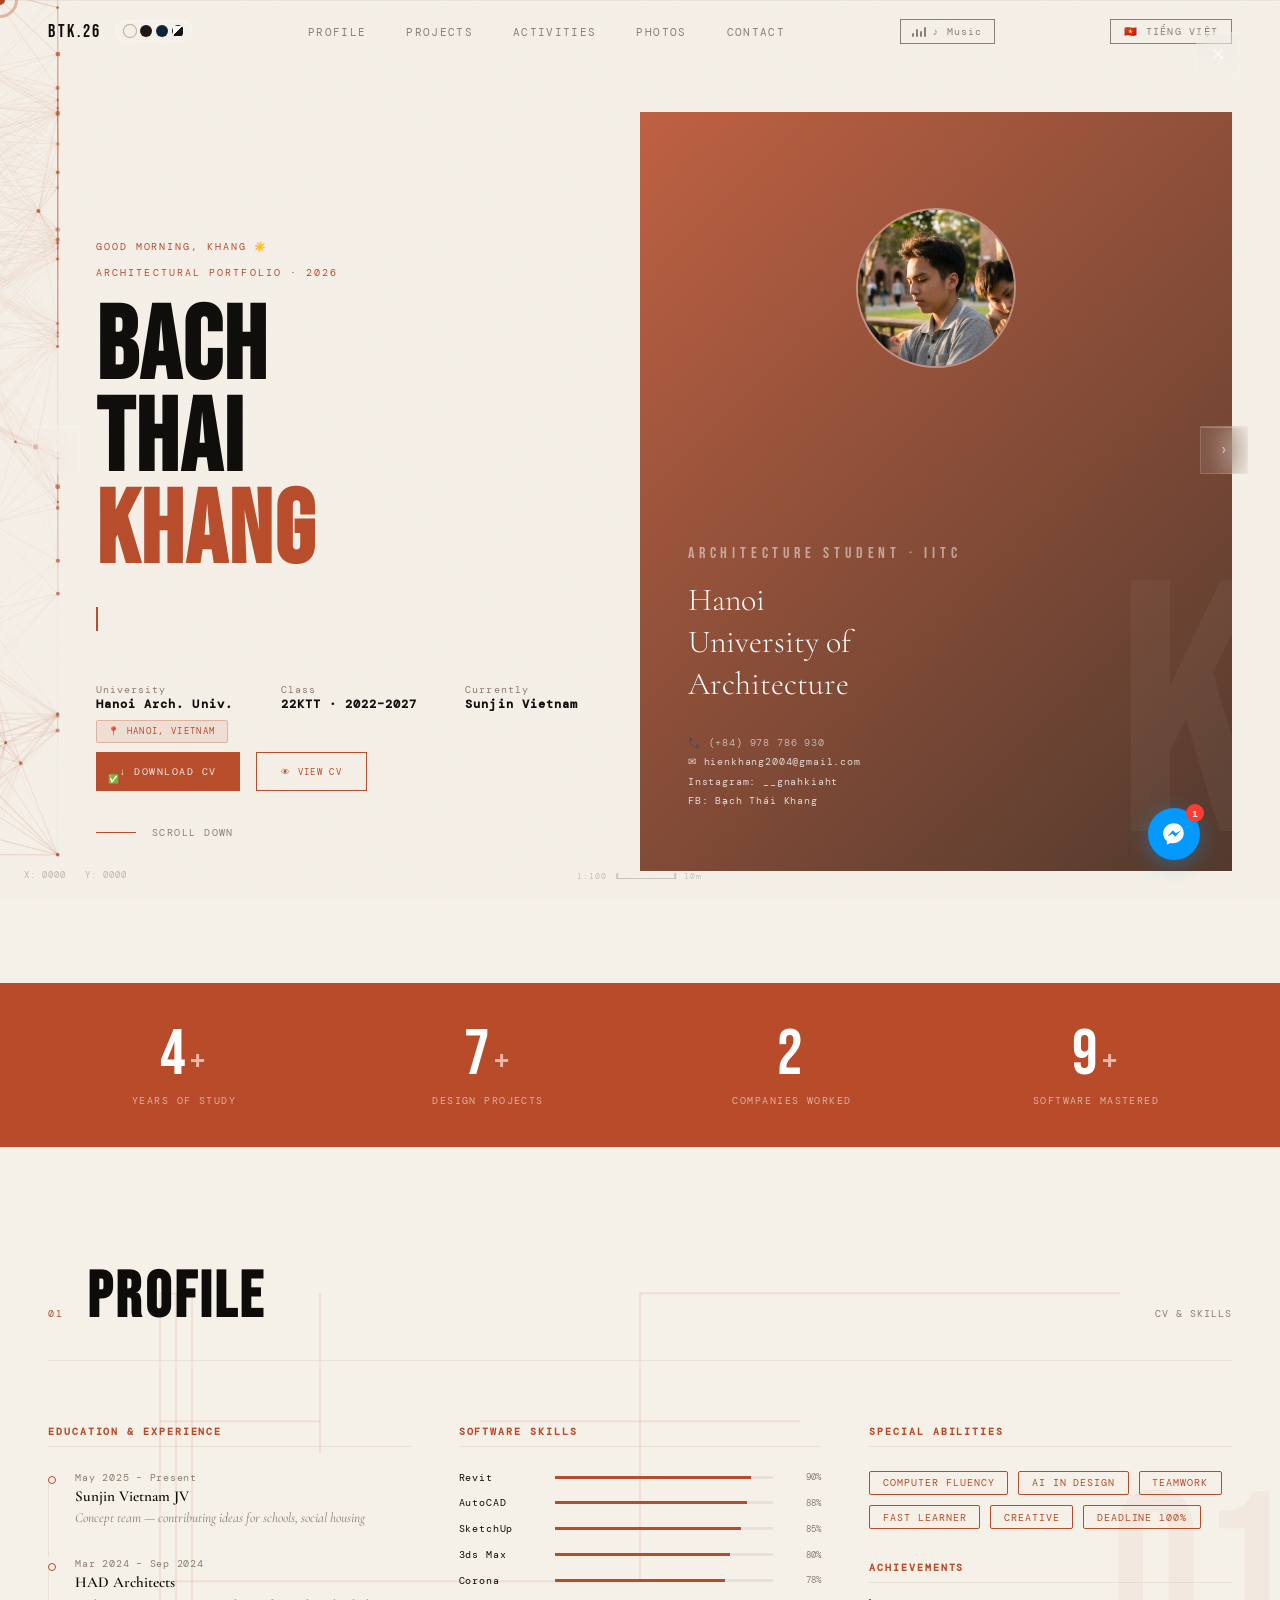
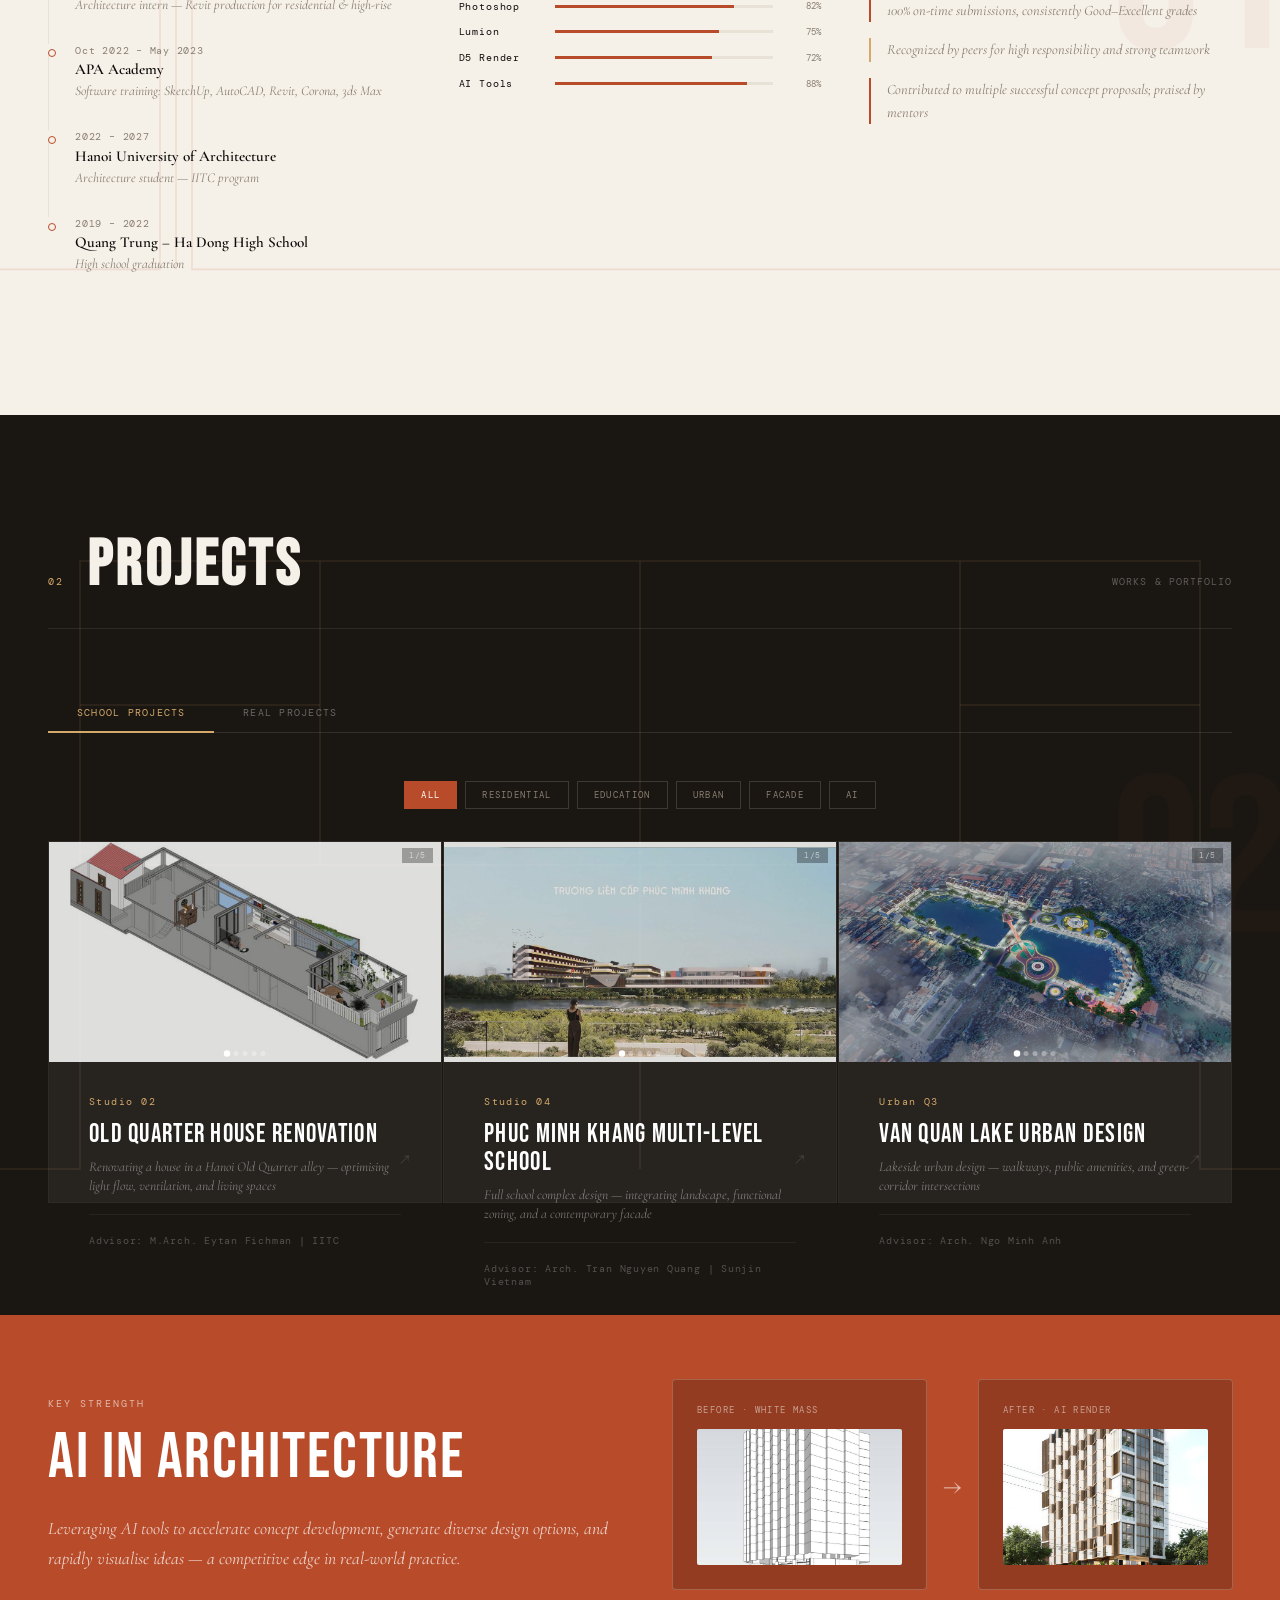
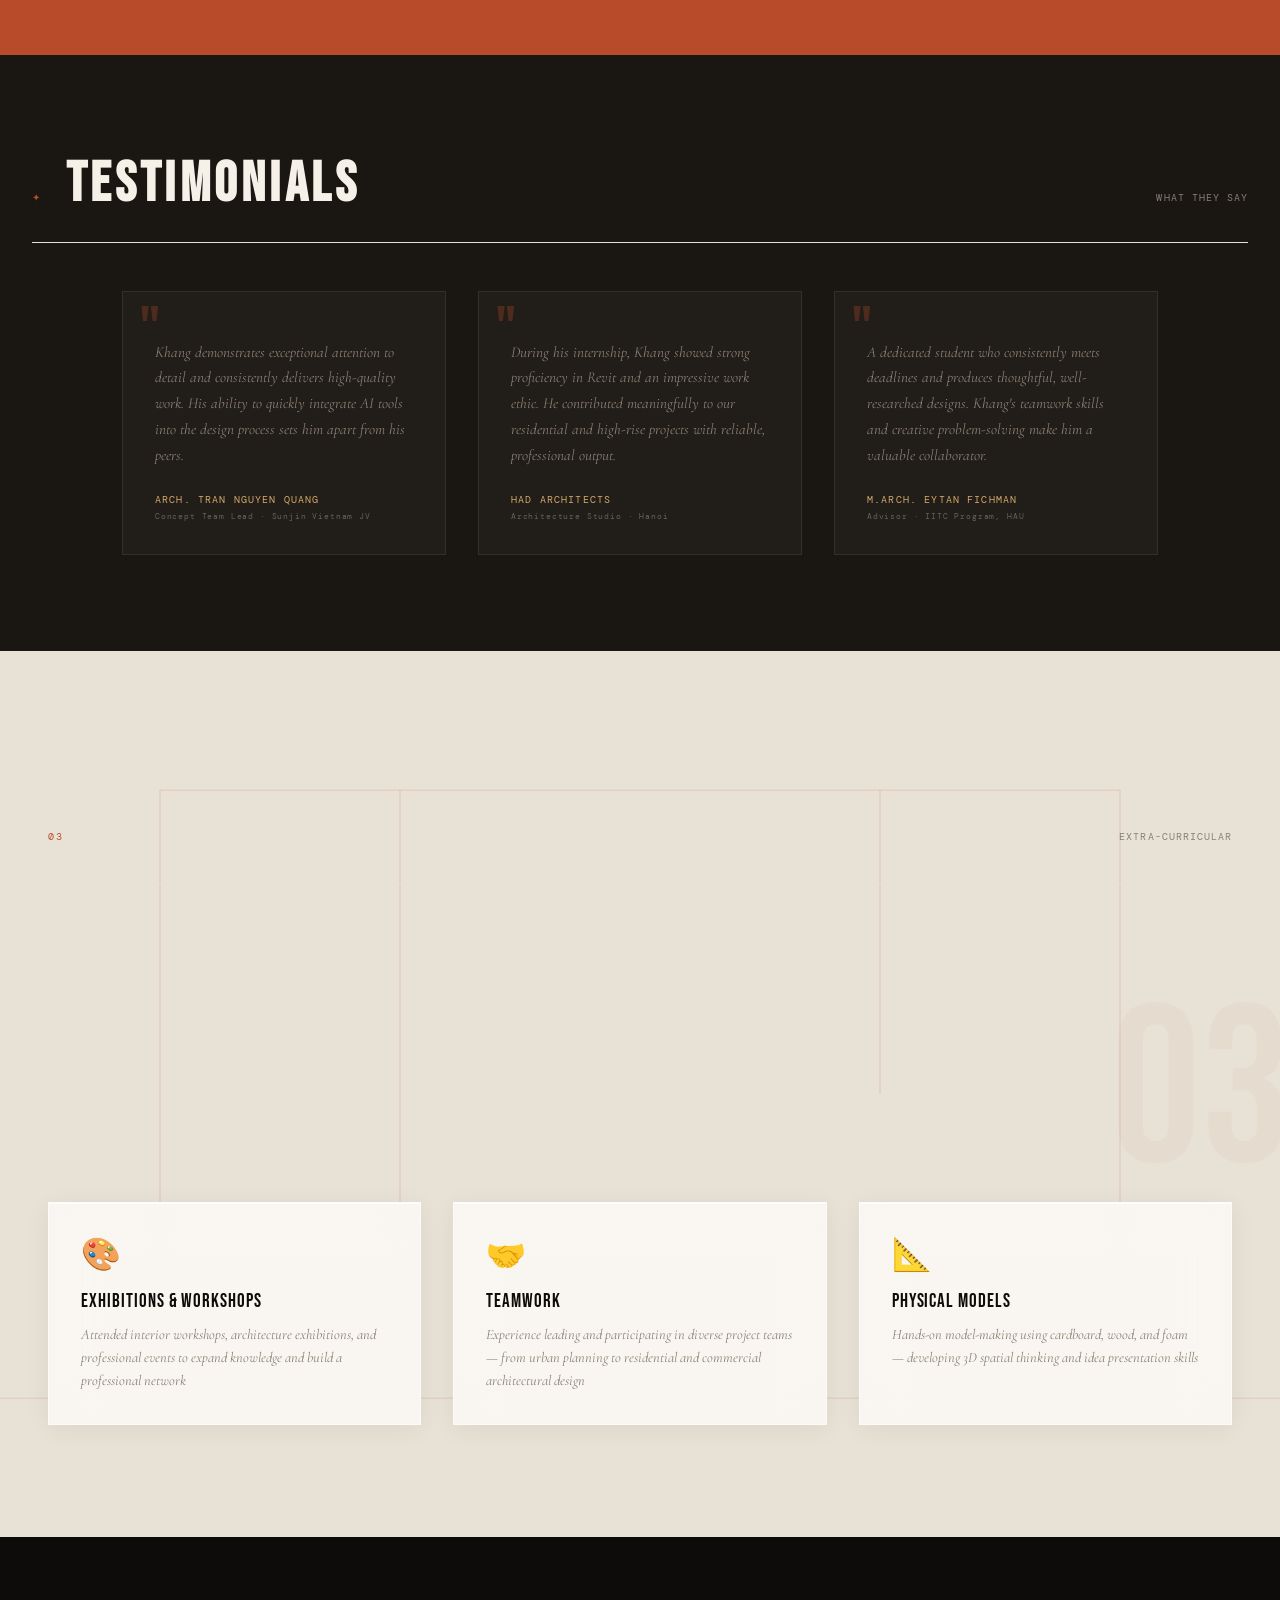
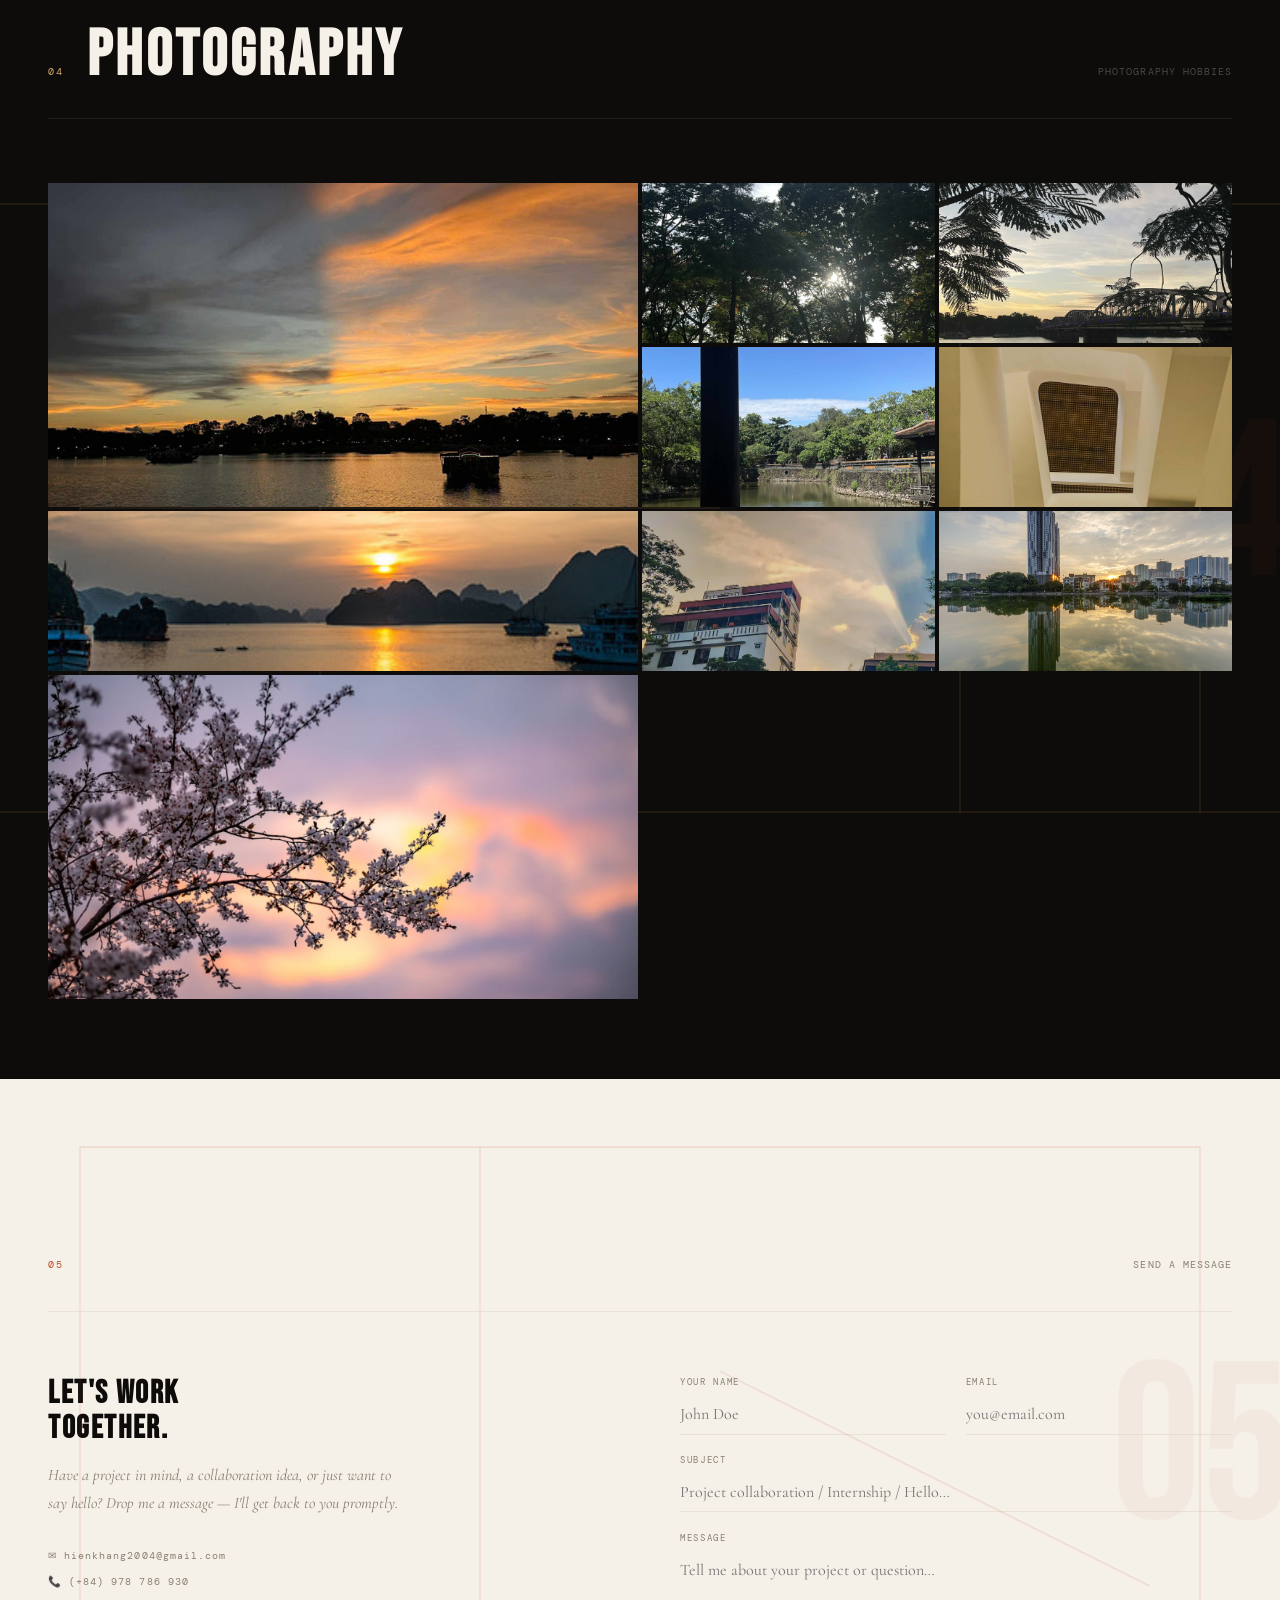
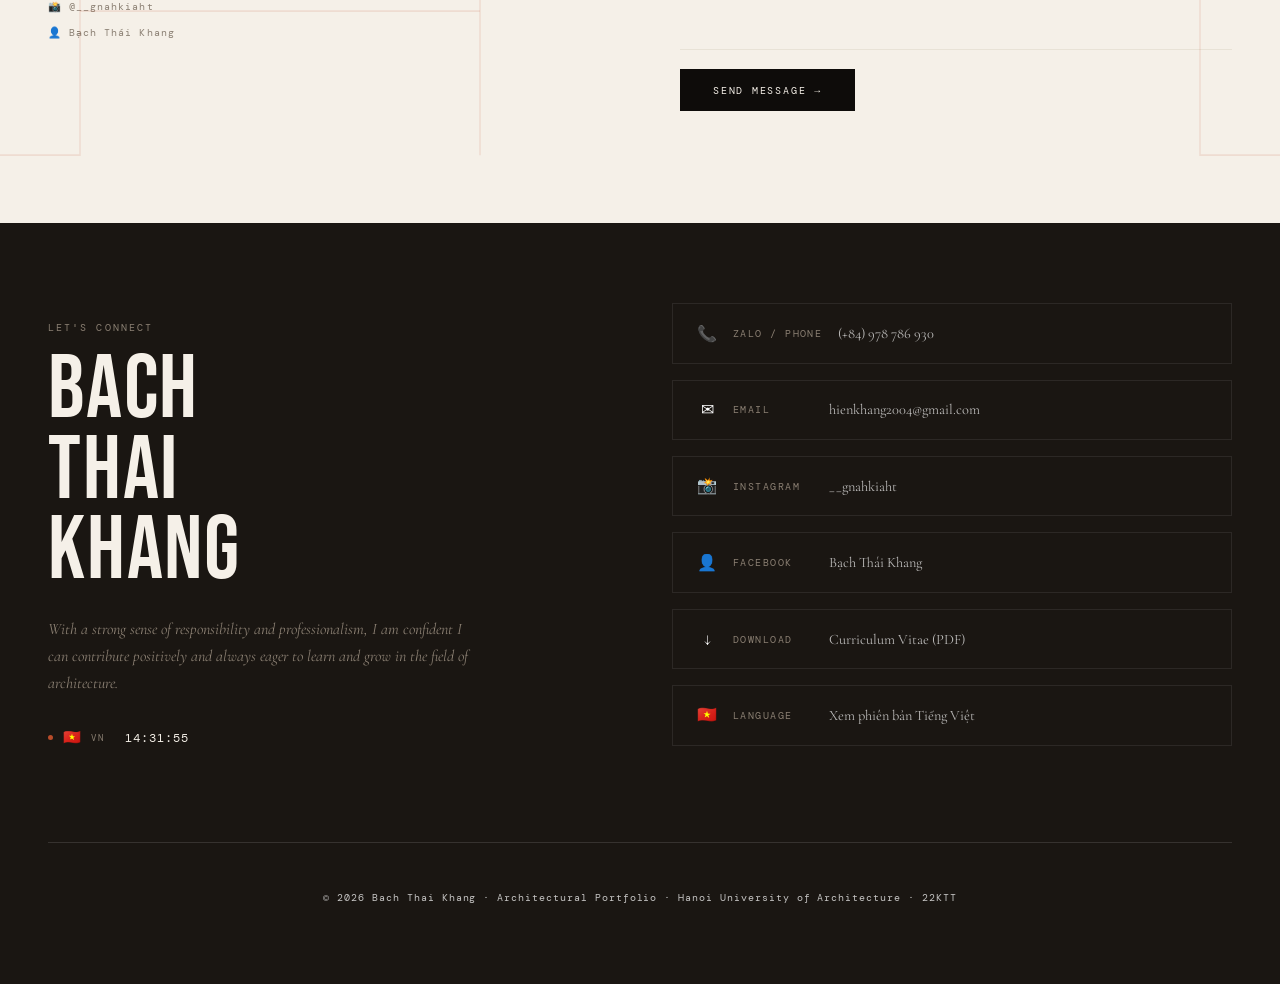
==== commit 6342f540: "Add files via upload" ====
--- a/index.html
+++ b/index.html
@@ -8,6 +8,7 @@
 <meta name="keywords" content="Bach Thai Khang, architecture portfolio, Hanoi University of Architecture, IITC, architectural design, Sunjin Vietnam">
 <meta name="author" content="Bach Thai Khang">
 <link rel="manifest" href="./manifest.json">
+<link rel="canonical" href="https://gnahkiahtport.space/">
 <meta name="theme-color" content="#b84c2a">
 <meta name="apple-mobile-web-app-capable" content="yes">
 <meta name="apple-mobile-web-app-status-bar-style" content="black-translucent">
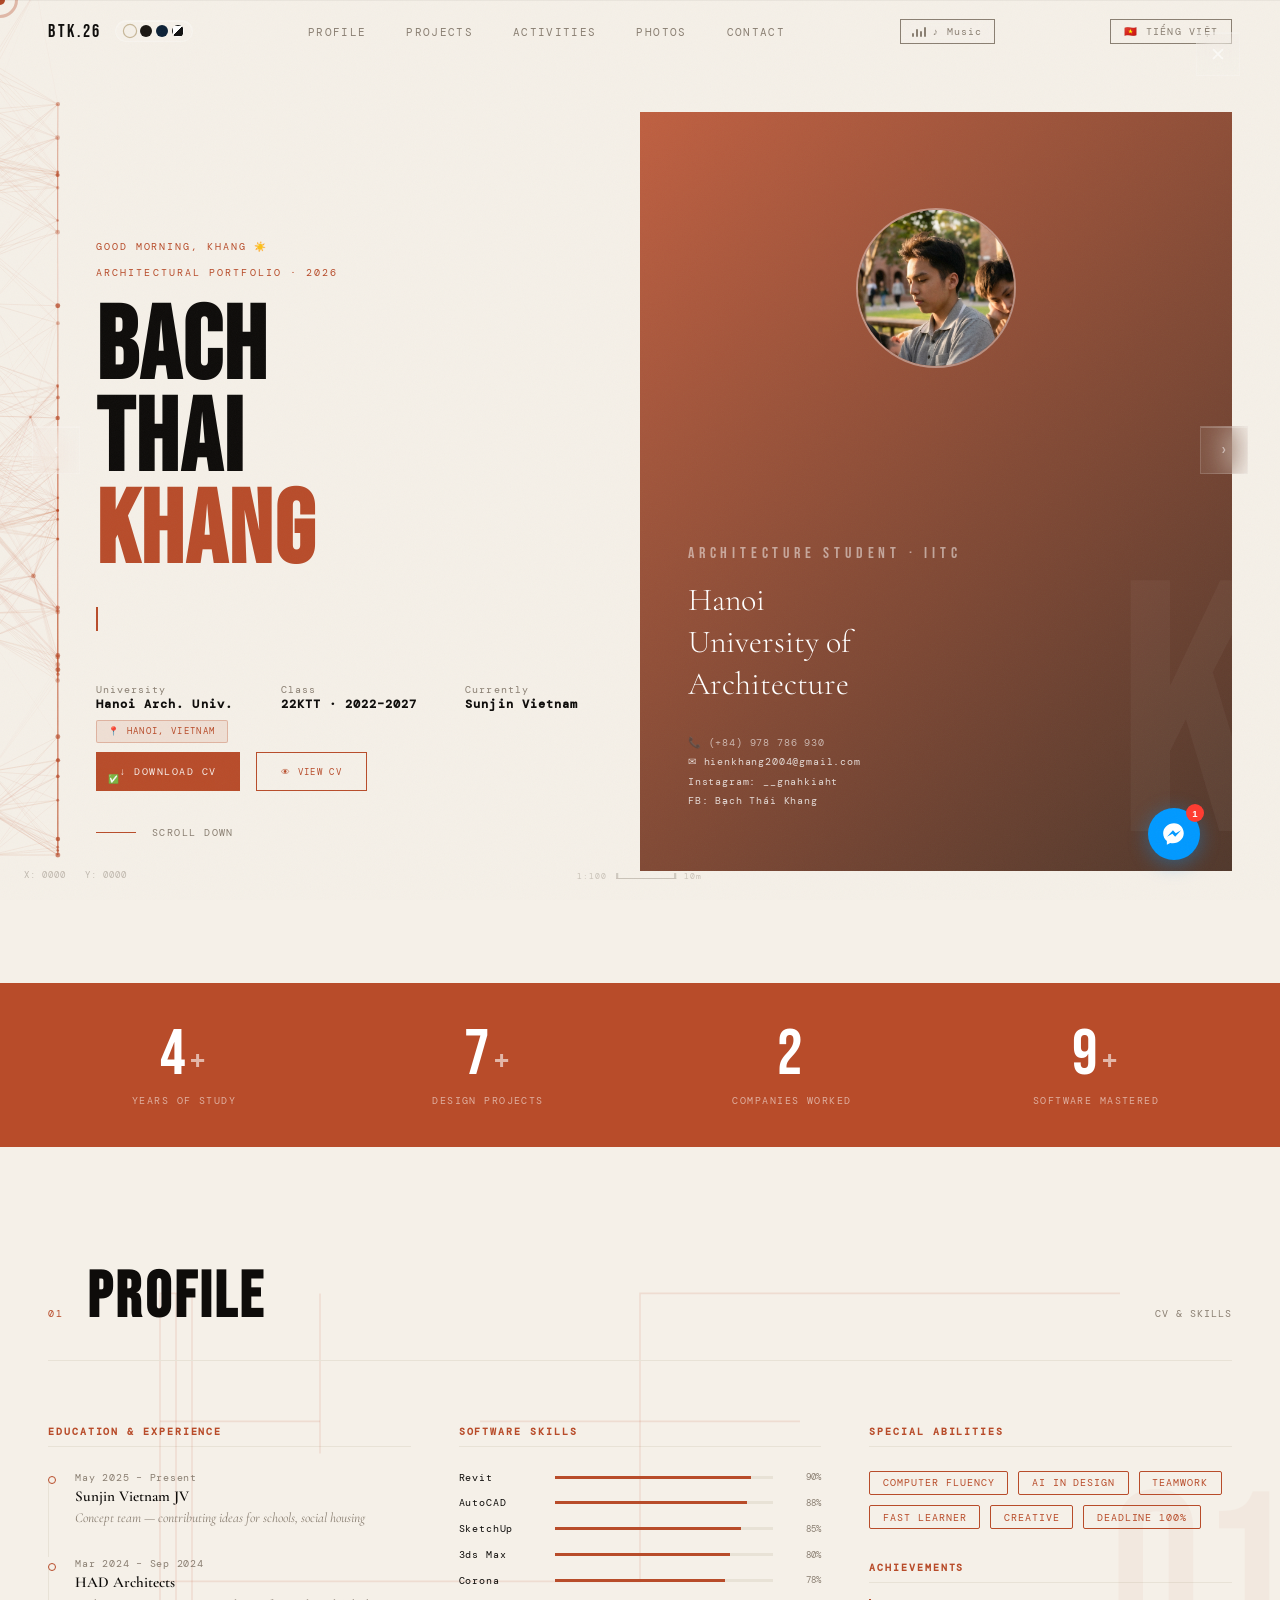
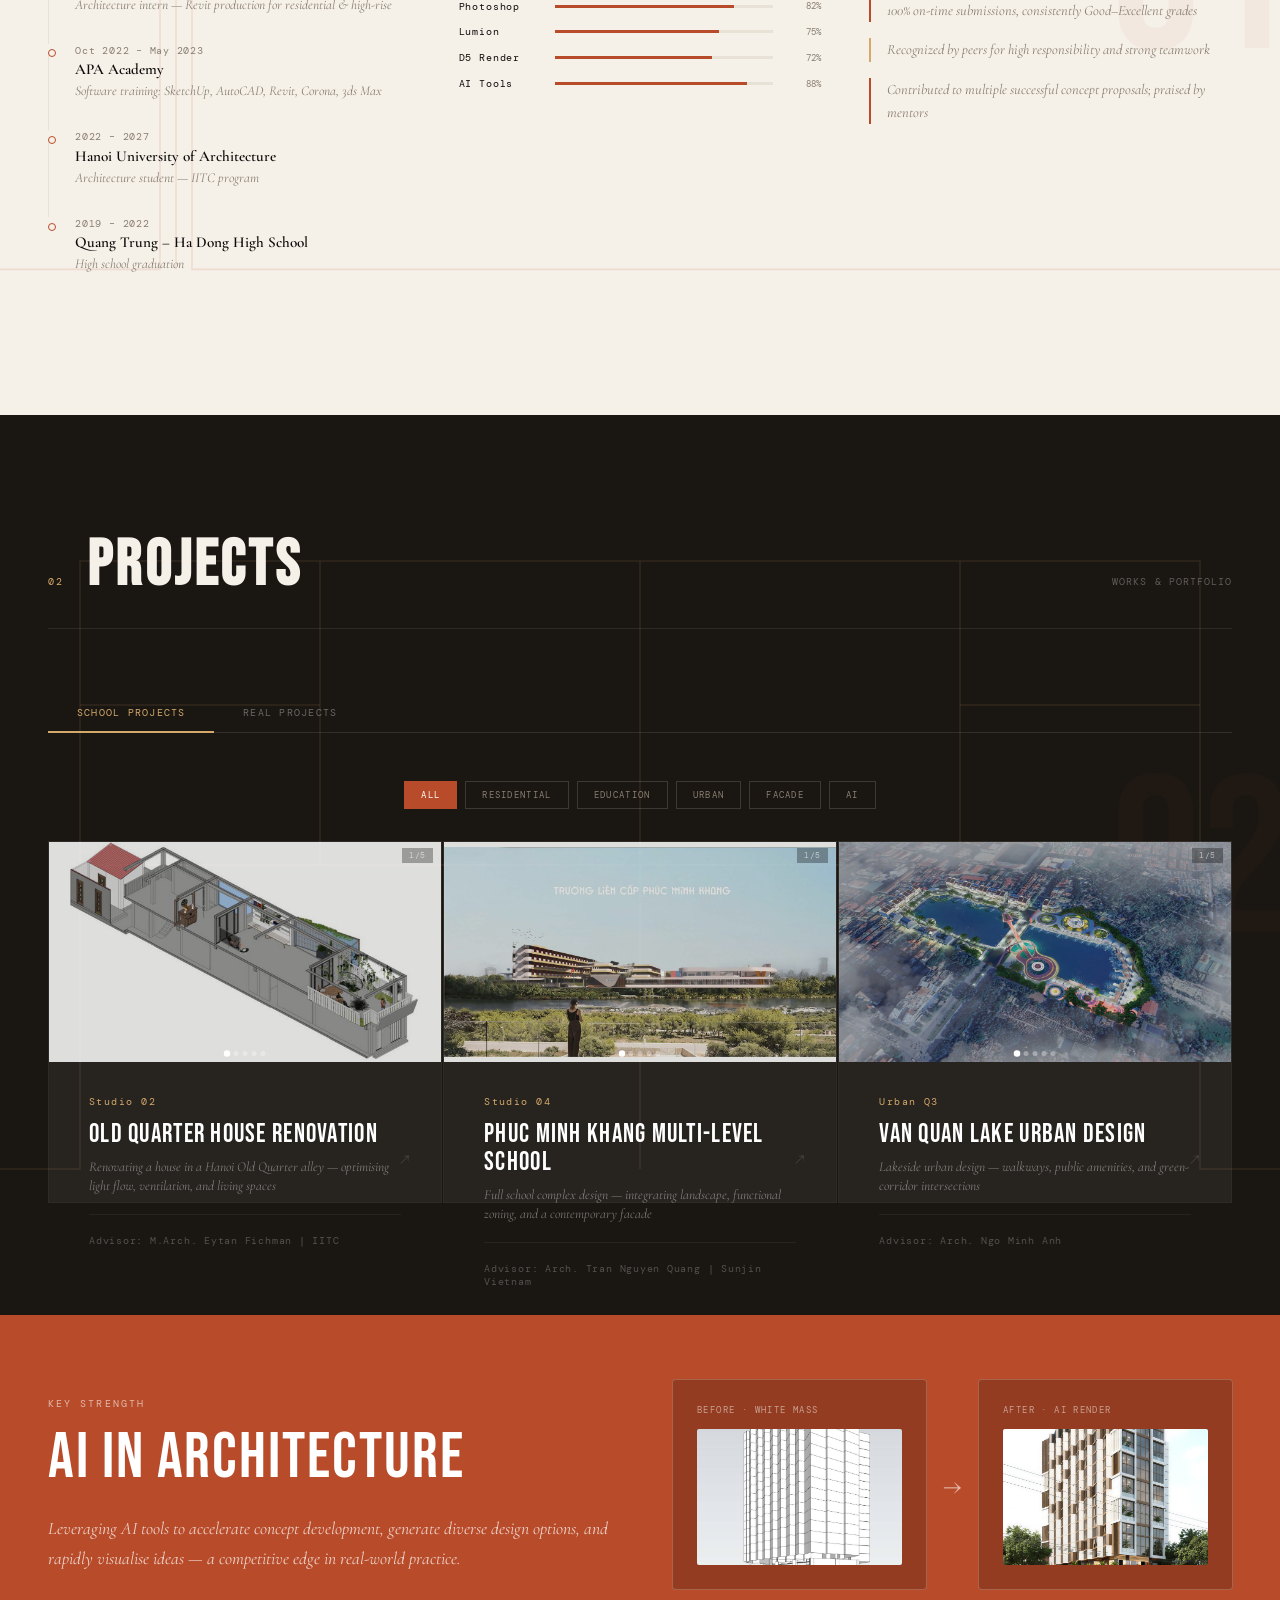
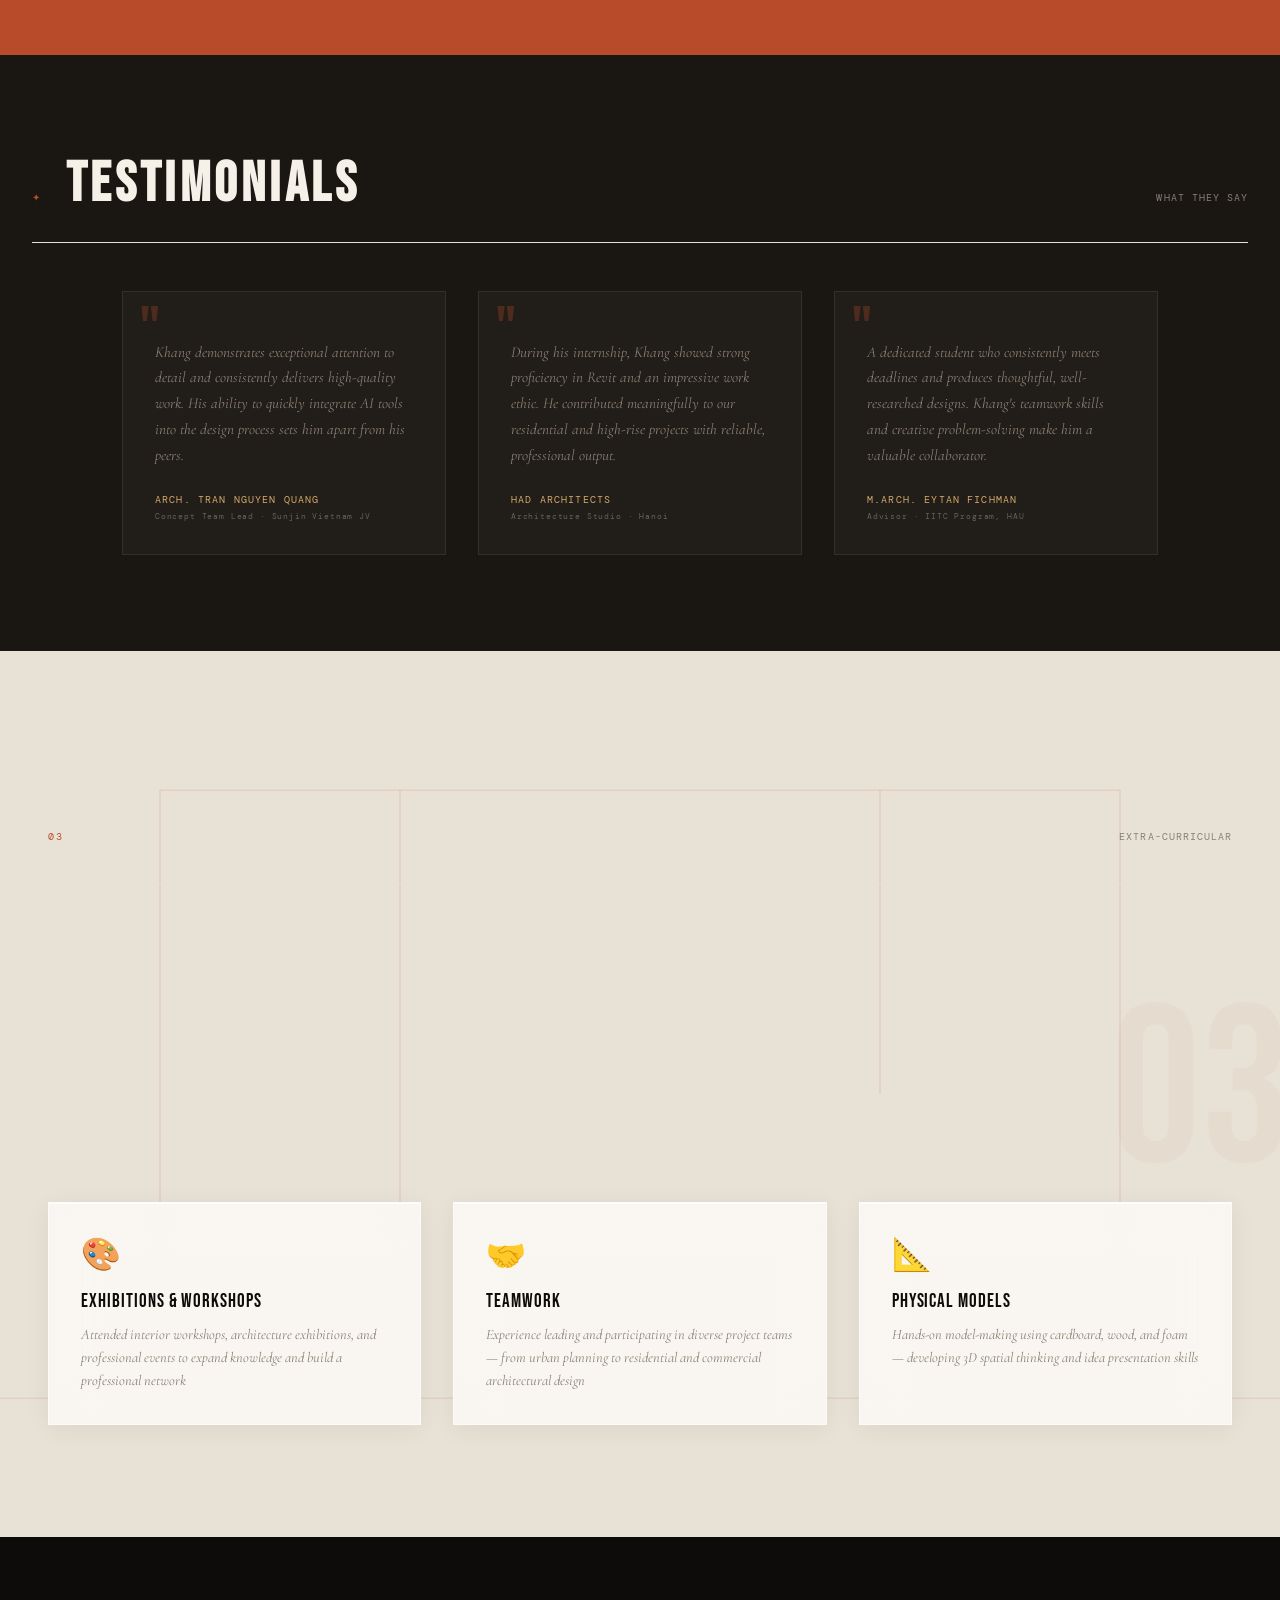
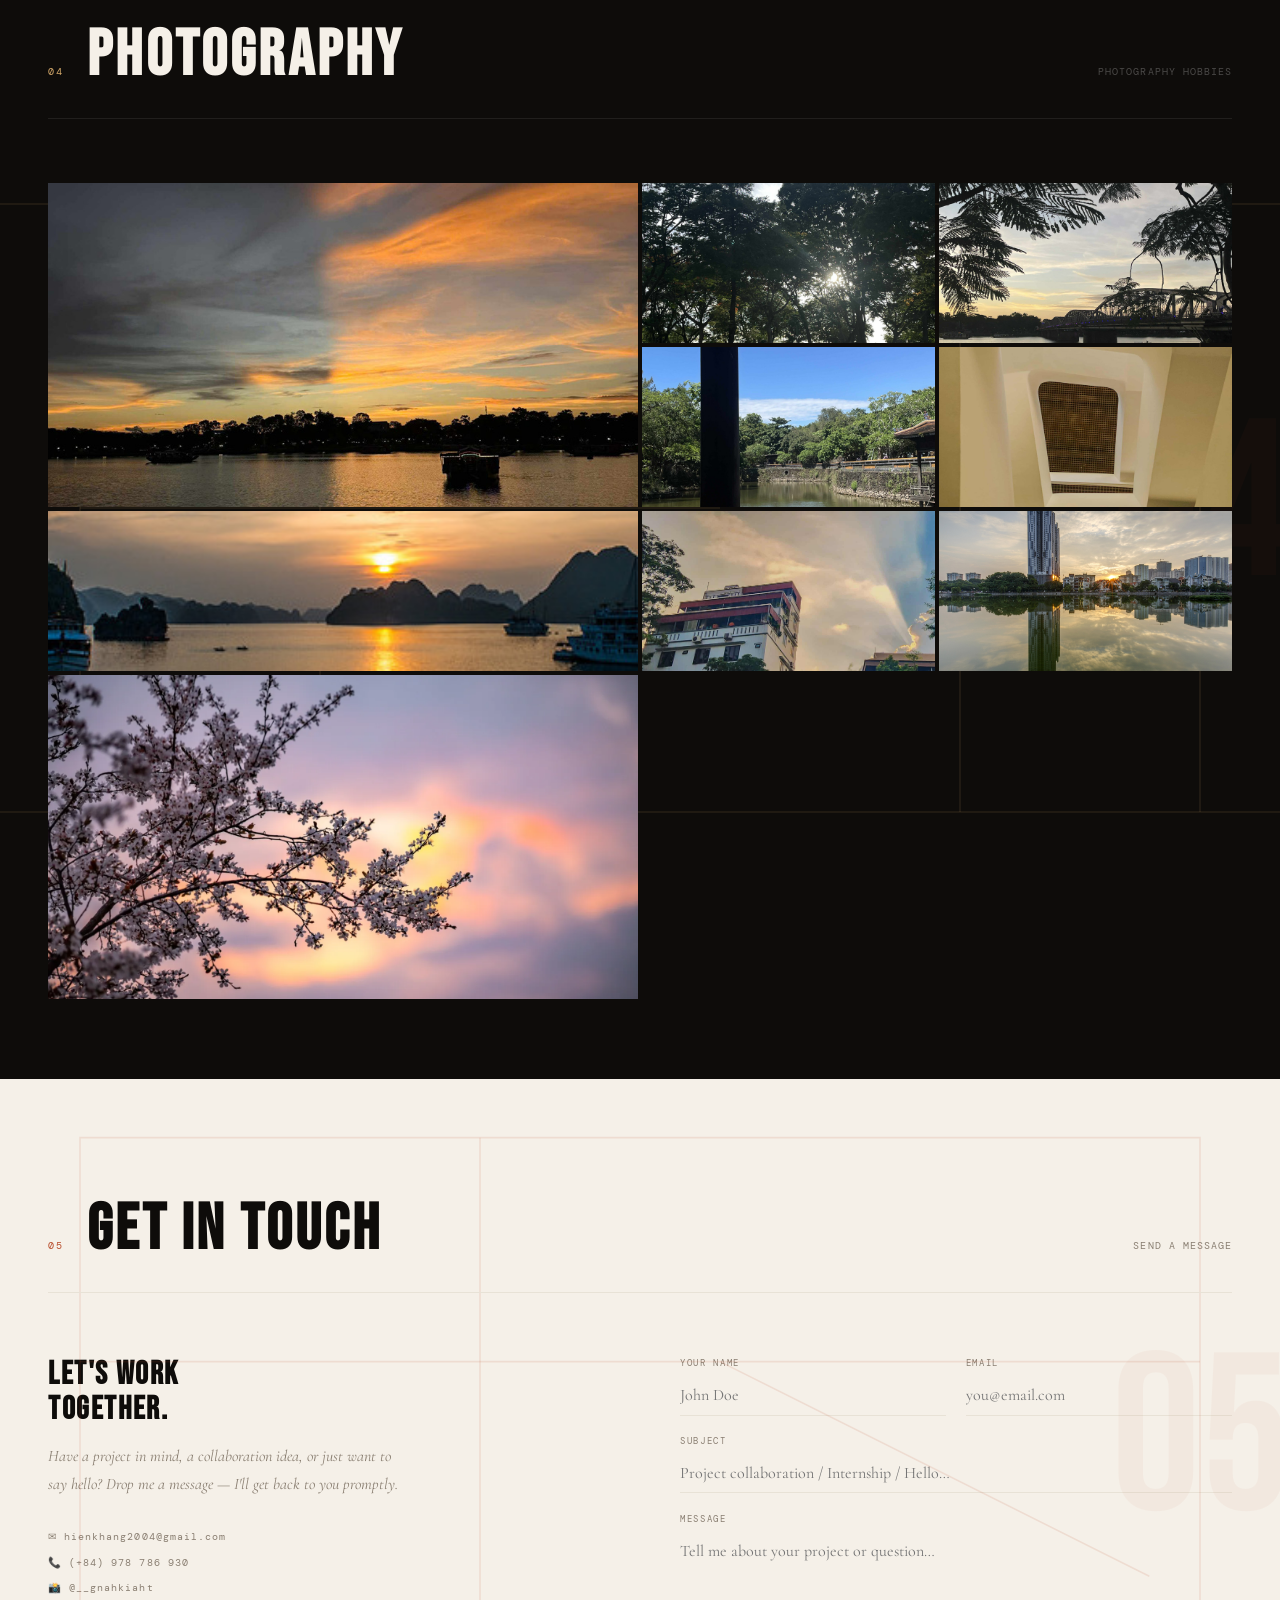
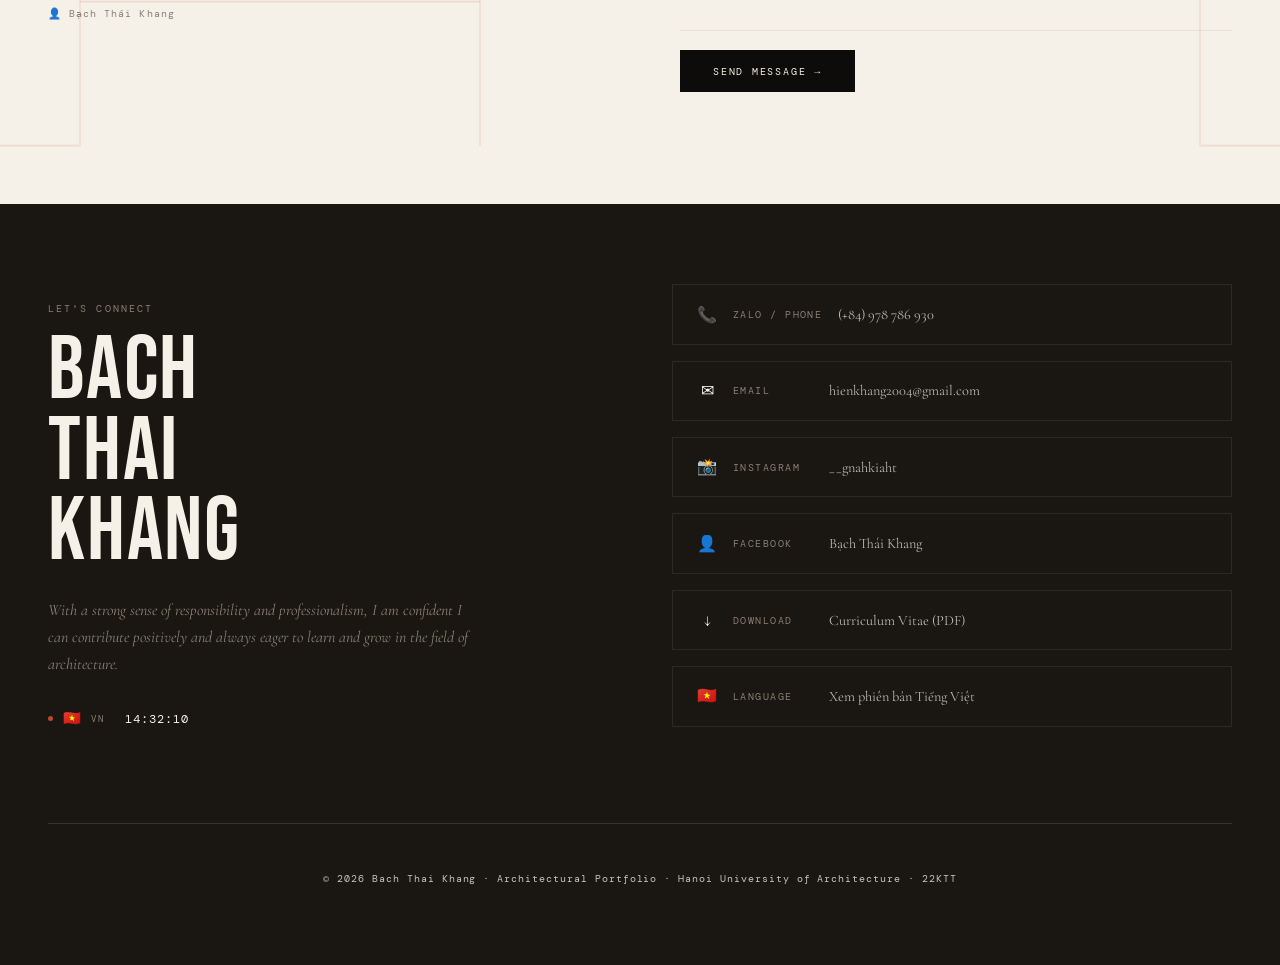
==== commit 15d8a8dd: "Add files via upload" ====
--- a/index.html
+++ b/index.html
@@ -62,6 +62,9 @@
   {"@context":"https://schema.org","@type":"CreativeWork","name":"Indochine Restaurant Facade","description":"Facade redesign blending traditional materials with contemporary architectural language.","image":"https://gnahkiahtport.space/assets/indochine_hero.jpg","author":{"@type":"Person","name":"Bach Thai Khang"}},
   {"@context":"https://schema.org","@type":"CreativeWork","name":"Si Pa Phin Multi-Level School","description":"Three-level school for 1000+ students in Si Pa Phin commune, Dien Bien.","image":"https://gnahkiahtport.space/assets/sipaphin_hero.jpg","author":{"@type":"Person","name":"Bach Thai Khang"}}
 ]
+</script>
+  <script type="application/ld+json">
+{"@context":"https://schema.org","@type":"BreadcrumbList","itemListElement":[{"@type":"ListItem","position":1,"name":"Home","item":"https://gnahkiahtport.space/"},{"@type":"ListItem","position":2,"name":"About","item":"https://gnahkiahtport.space/#about"},{"@type":"ListItem","position":3,"name":"Projects","item":"https://gnahkiahtport.space/#projects"},{"@type":"ListItem","position":4,"name":"Contact","item":"https://gnahkiahtport.space/#contact"}]}
 </script>
 <link href="https://fonts.googleapis.com/css2?family=Cormorant+Garamond:ital,wght@0,300;0,400;0,600;1,300;1,400&family=DM+Mono:wght@300;400;500&family=Bebas+Neue&display=swap" rel="stylesheet">
 <style>
@@ -1749,17 +1752,7 @@
   },{threshold:0.5});
   document.querySelectorAll('.section-title').forEach(t=>scrambleObs.observe(t));
 
-  // 6. GRID OVERLAY (press G)
-  const gridOverlay=document.createElement('div');
-  gridOverlay.style.cssText='position:fixed;inset:0;z-index:9000;pointer-events:none;opacity:0;transition:opacity 0.3s ease;background-image:linear-gradient(rgba(184,76,42,0.08) 1px,transparent 1px),linear-gradient(90deg,rgba(184,76,42,0.08) 1px,transparent 1px);background-size:40px 40px;';
-  document.body.appendChild(gridOverlay);
-  let gridOn=false;
-  document.addEventListener('keydown',e=>{
-    if(e.key==='g'||e.key==='G'){
-      gridOn=!gridOn;
-      gridOverlay.style.opacity=gridOn?'1':'0';
-    }
-  });
+
 
   // NEW FEATURES
 
@@ -1830,45 +1823,25 @@
     });
     localStorage.setItem('btk-theme',t);
   }
-  // Load saved theme
+  // Load saved theme or auto-detect dark mode
   const savedTheme=localStorage.getItem('btk-theme');
-  if(savedTheme) applyTheme(savedTheme);
+  if(savedTheme) {
+    applyTheme(savedTheme);
+  } else if(window.matchMedia && window.matchMedia('(prefers-color-scheme: dark)').matches) {
+    applyTheme('dark');
+  }
+  // Listen for OS theme changes
+  if(window.matchMedia) {
+    window.matchMedia('(prefers-color-scheme: dark)').addEventListener('change', e => {
+      if(!localStorage.getItem('btk-theme')) applyTheme(e.matches ? 'dark' : 'light');
+    });
+  }
   // Dot click
   document.querySelectorAll('.theme-dot').forEach(d=>{
-    d.addEventListener('click',()=>applyTheme(d.dataset.theme));
-  });
-  // Keyboard: press T to cycle themes
-  document.addEventListener('keydown',e=>{
-    if((e.key==='t'||e.key==='T')&&!e.ctrlKey&&!e.metaKey){
-      const idx=(themes.indexOf(currentTheme)+1)%themes.length;
-      applyTheme(themes[idx]);
-    }
-  });
-
-  // 8. EASTER EGG — press K
-  const eggOverlay=document.createElement('div');
-  eggOverlay.style.cssText='position:fixed;inset:0;z-index:99998;background:rgba(14,12,10,0.96);display:flex;flex-direction:column;align-items:center;justify-content:center;gap:1.5rem;opacity:0;visibility:hidden;transition:opacity 0.4s ease;cursor:none;';
-  eggOverlay.innerHTML=`
-    <div style="font-family:'Bebas Neue',sans-serif;font-size:clamp(3rem,8vw,6rem);color:#b84c2a;letter-spacing:0.1em;text-align:center;line-height:1">YOU FOUND<br><span style="color:#f5f0e8">THE SECRET</span></div>
-    <div style="font-family:'DM Mono',monospace;font-size:0.7rem;letter-spacing:0.2em;color:#8a7f72;text-transform:uppercase;text-align:center;max-width:400px;line-height:2">
-      Bach Thai Khang · Architecture Student · Gamer · Explorer<br>
-      Born 2004 · Hanoi · Loves esports &amp; photography<br>
-      <span style="color:#b84c2a">hienkhang2004@gmail.com</span>
-    </div>
-    <div style="font-family:'DM Mono',monospace;font-size:0.58rem;letter-spacing:0.15em;color:#4a4a4a;text-transform:uppercase;margin-top:1rem">Click anywhere to close · Press K again to toggle</div>
-  `;
-  document.body.appendChild(eggOverlay);
-  document.addEventListener('keydown',e=>{
-    if(lb.classList.contains('active'))return;
-    if(e.key==='k'||e.key==='K'){
-      const visible=eggOverlay.style.visibility==='visible';
-      eggOverlay.style.opacity=visible?'0':'1';
-      eggOverlay.style.visibility=visible?'hidden':'visible';
-    }
-  });
-  eggOverlay.addEventListener('click',()=>{
-    eggOverlay.style.opacity='0';
-    setTimeout(()=>eggOverlay.style.visibility='hidden',400);
+    d.addEventListener('click',()=>{
+      applyTheme(d.dataset.theme);
+      document.body.setAttribute('data-theme-set','1');
+    });
   });
 
   // ══════════════════════════════════════
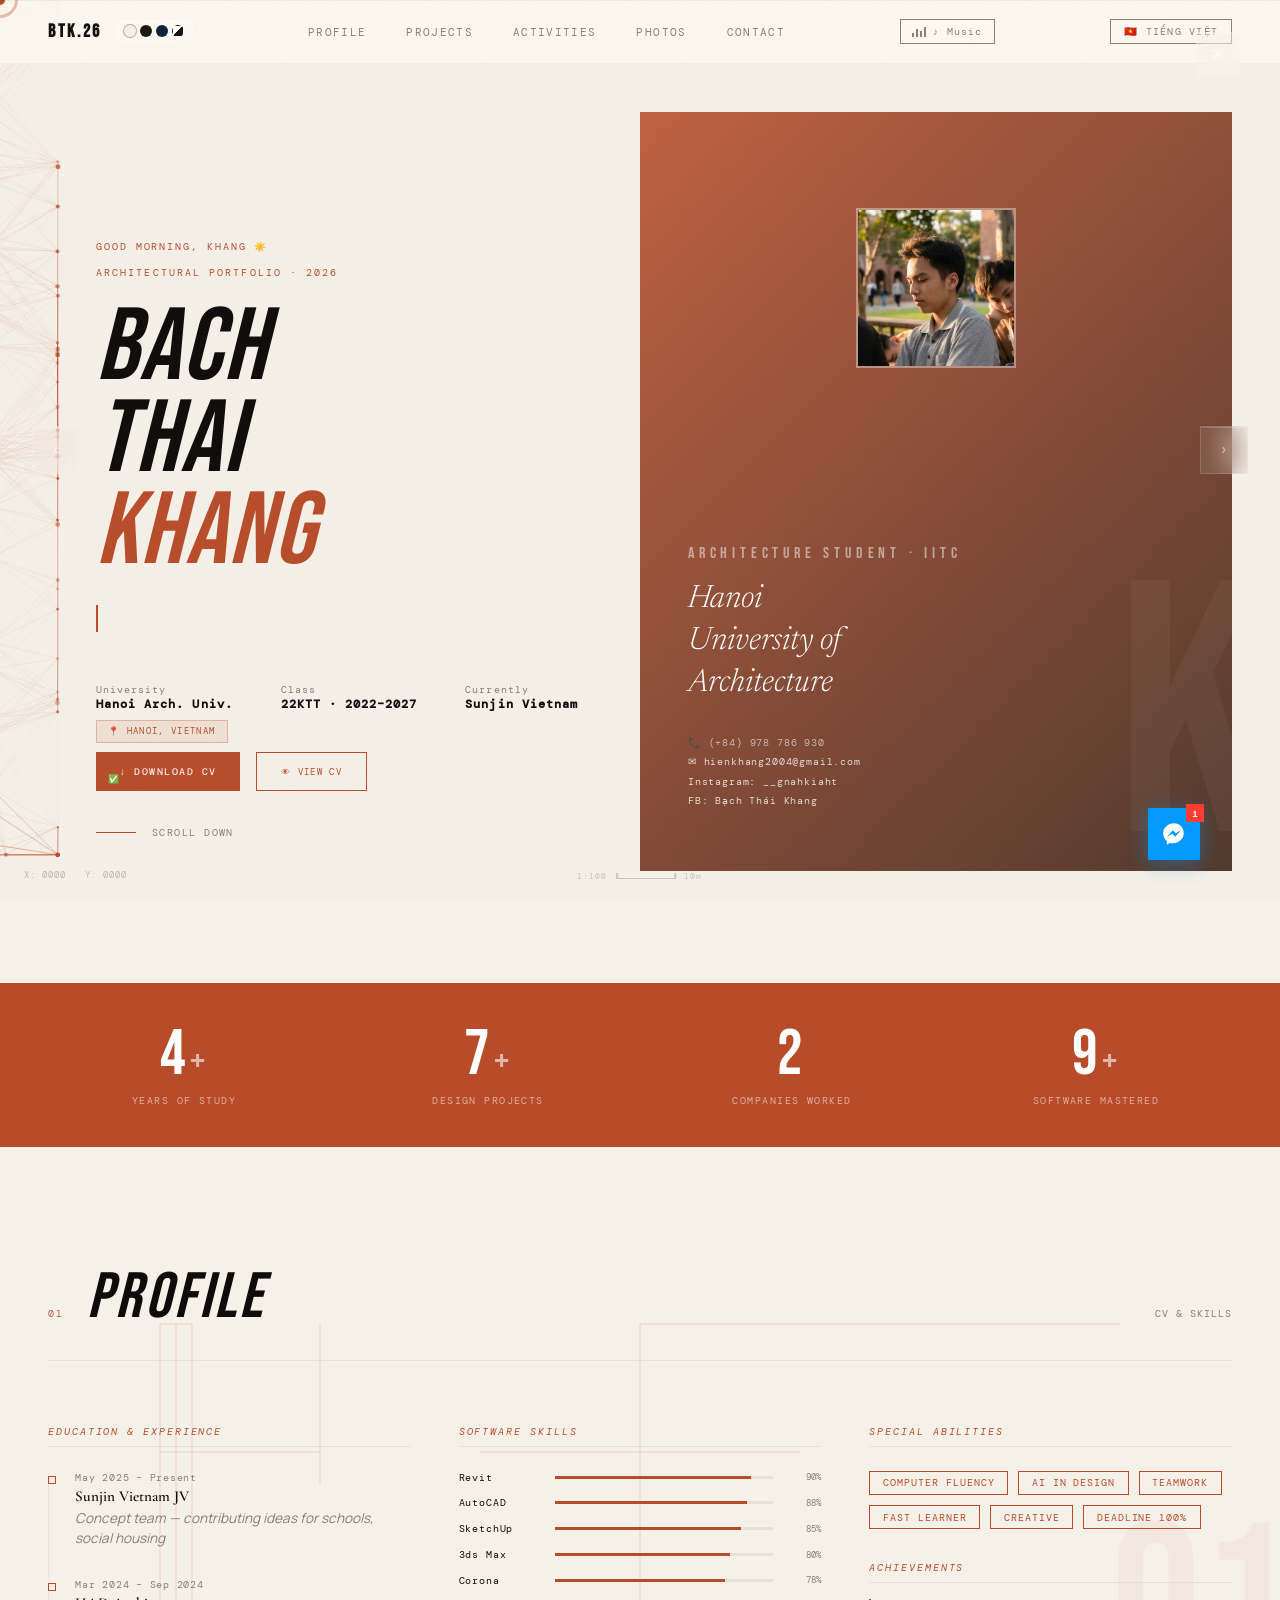
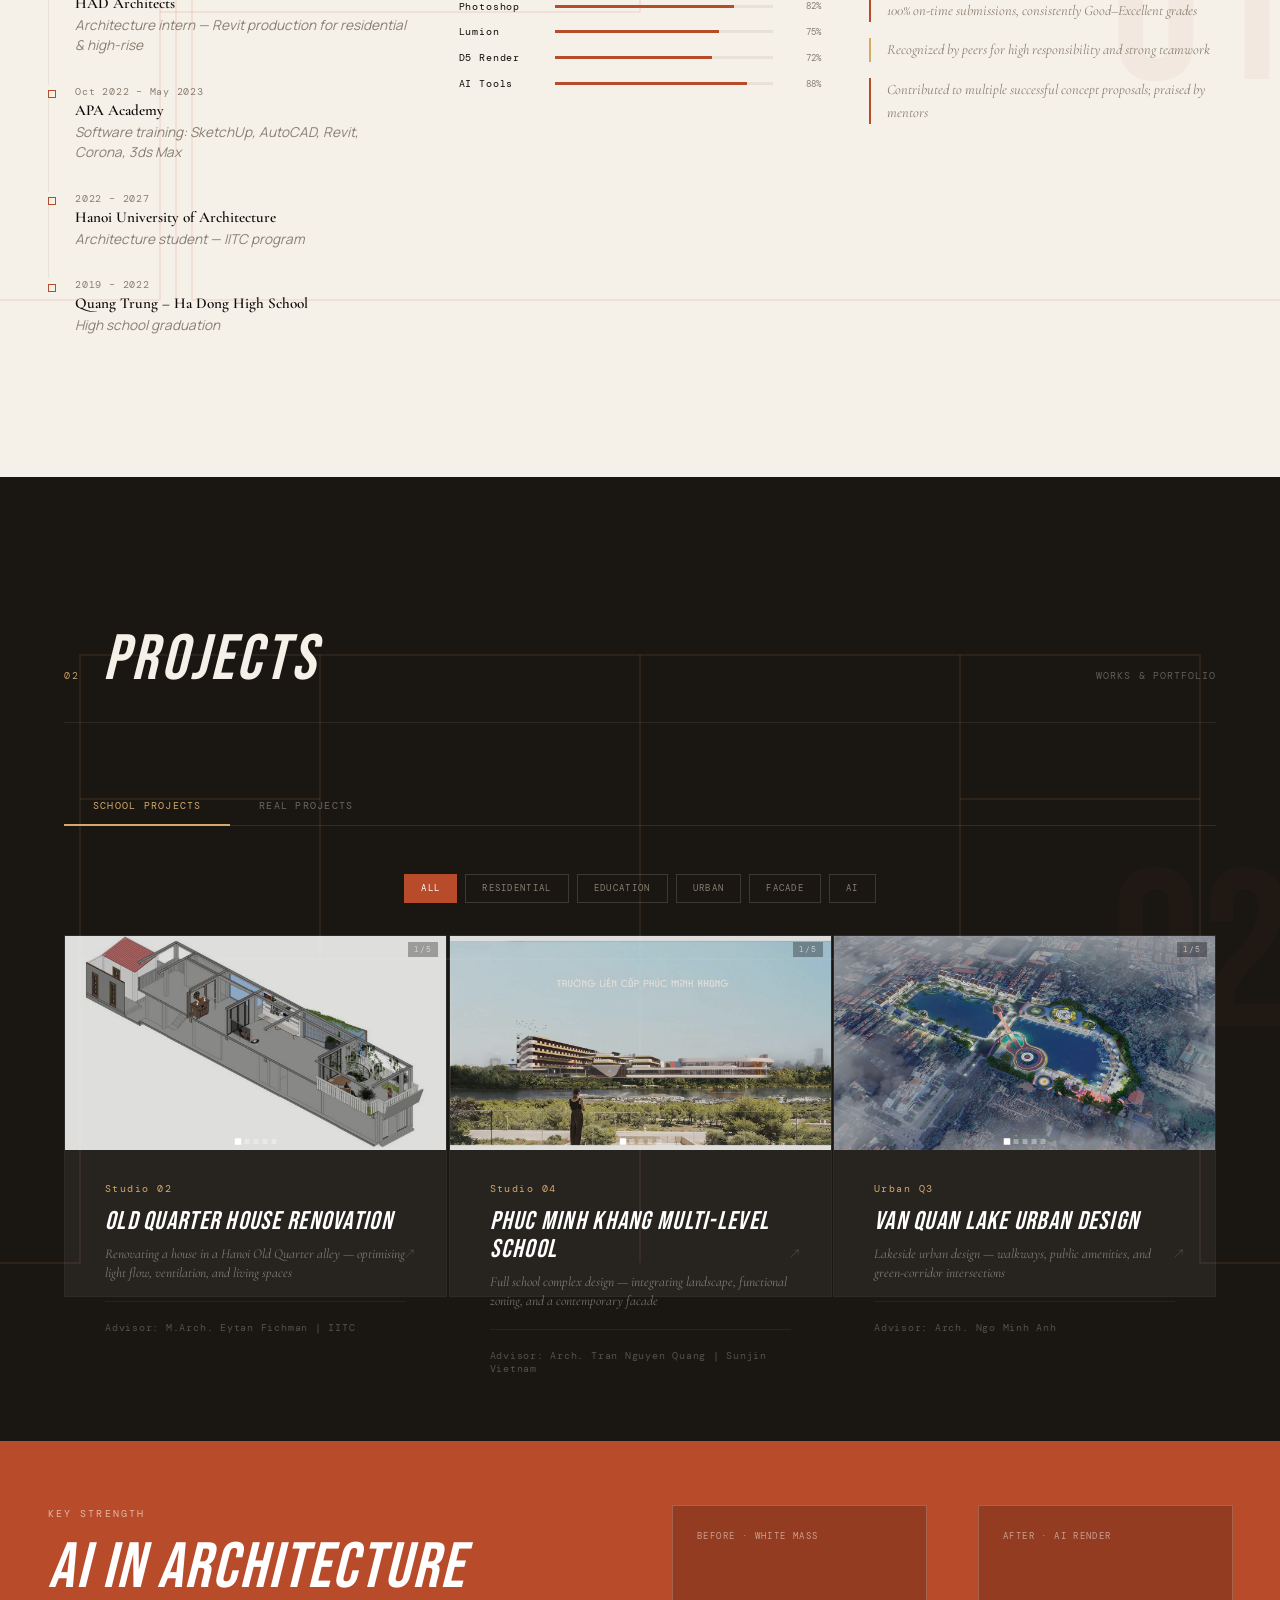
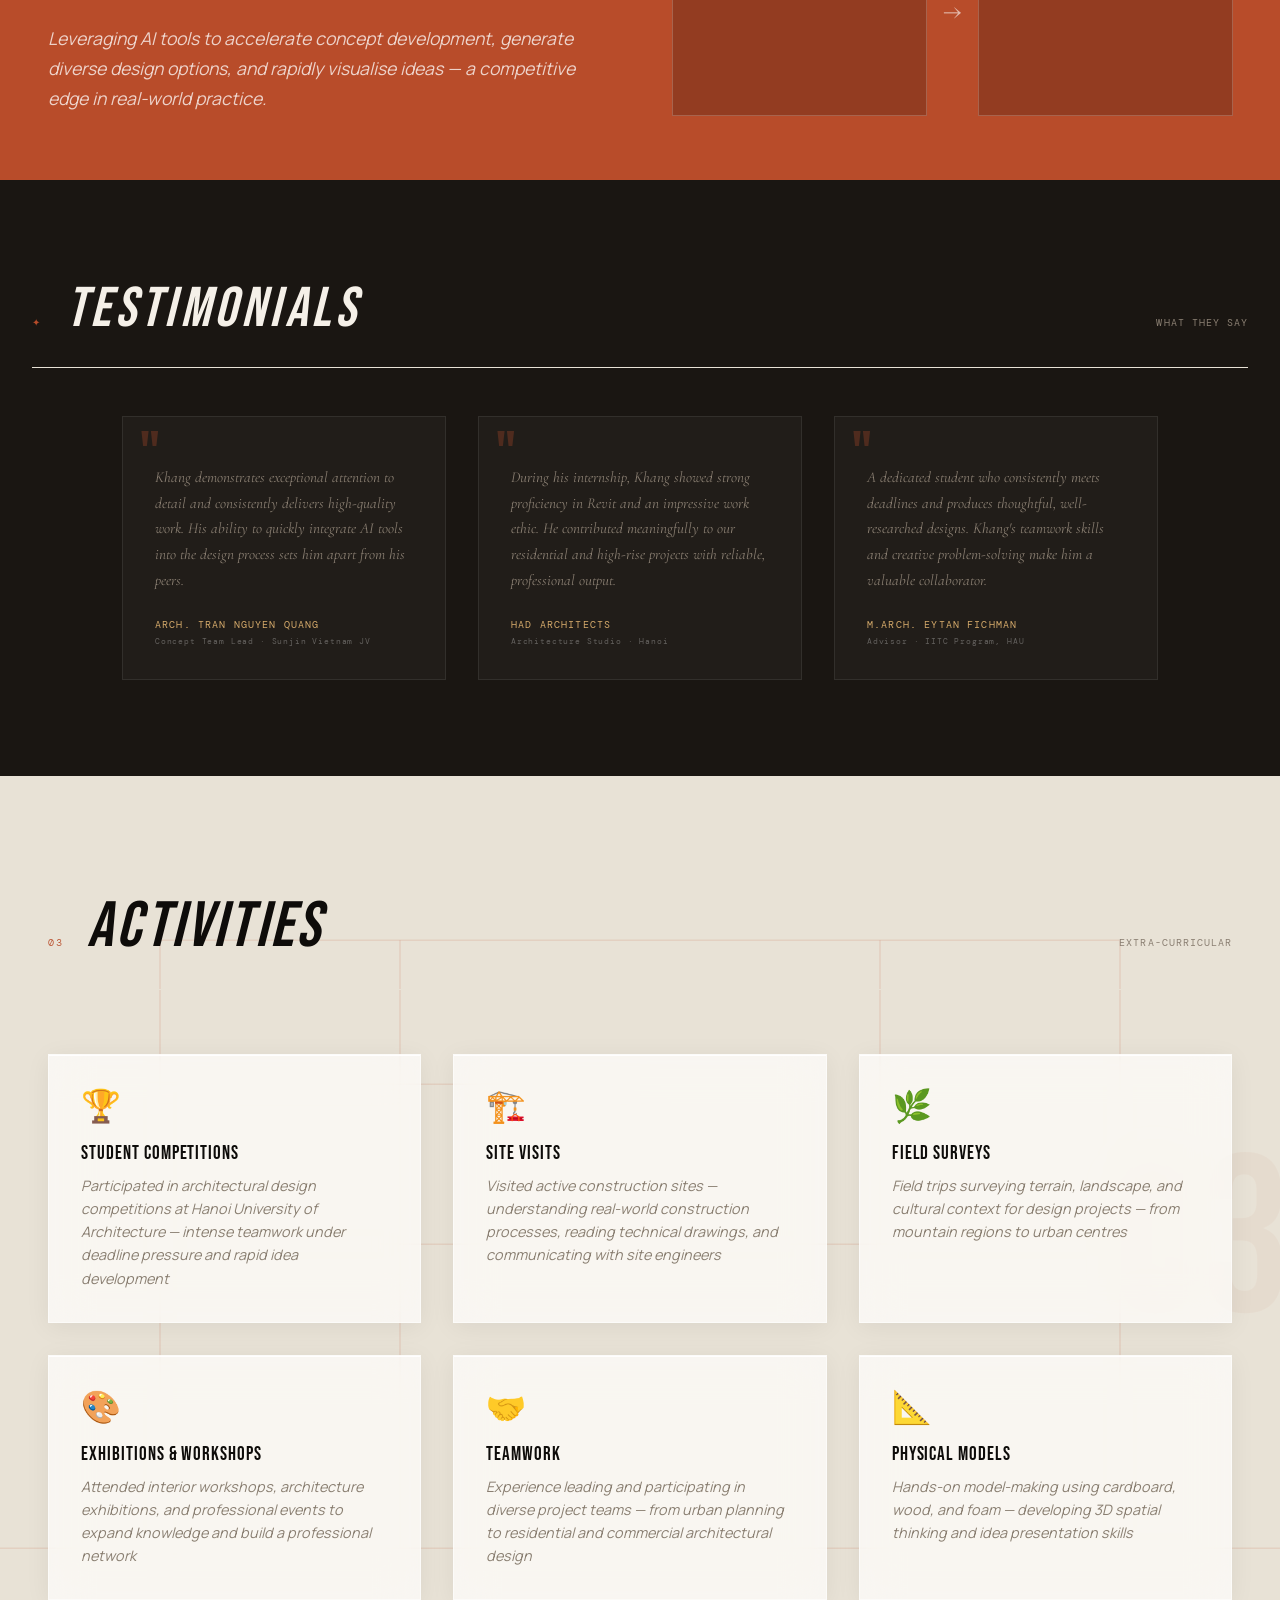
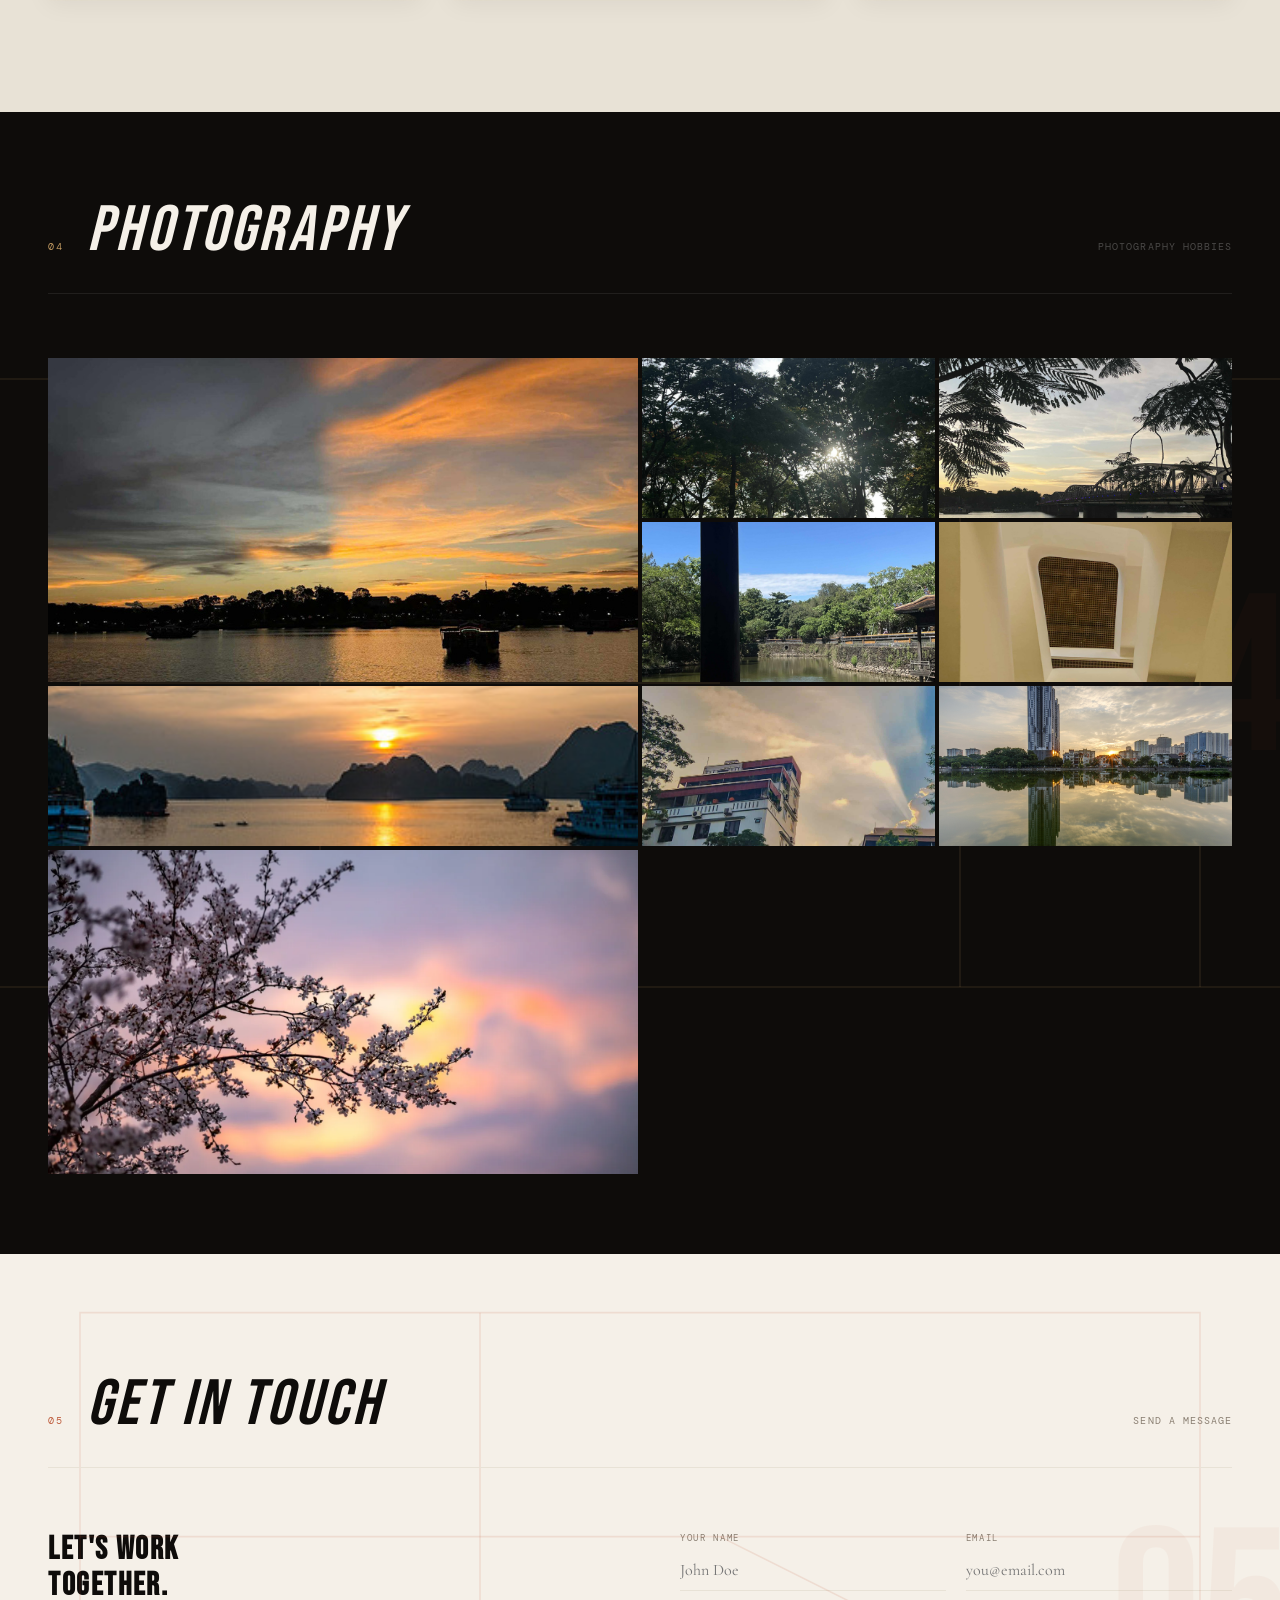
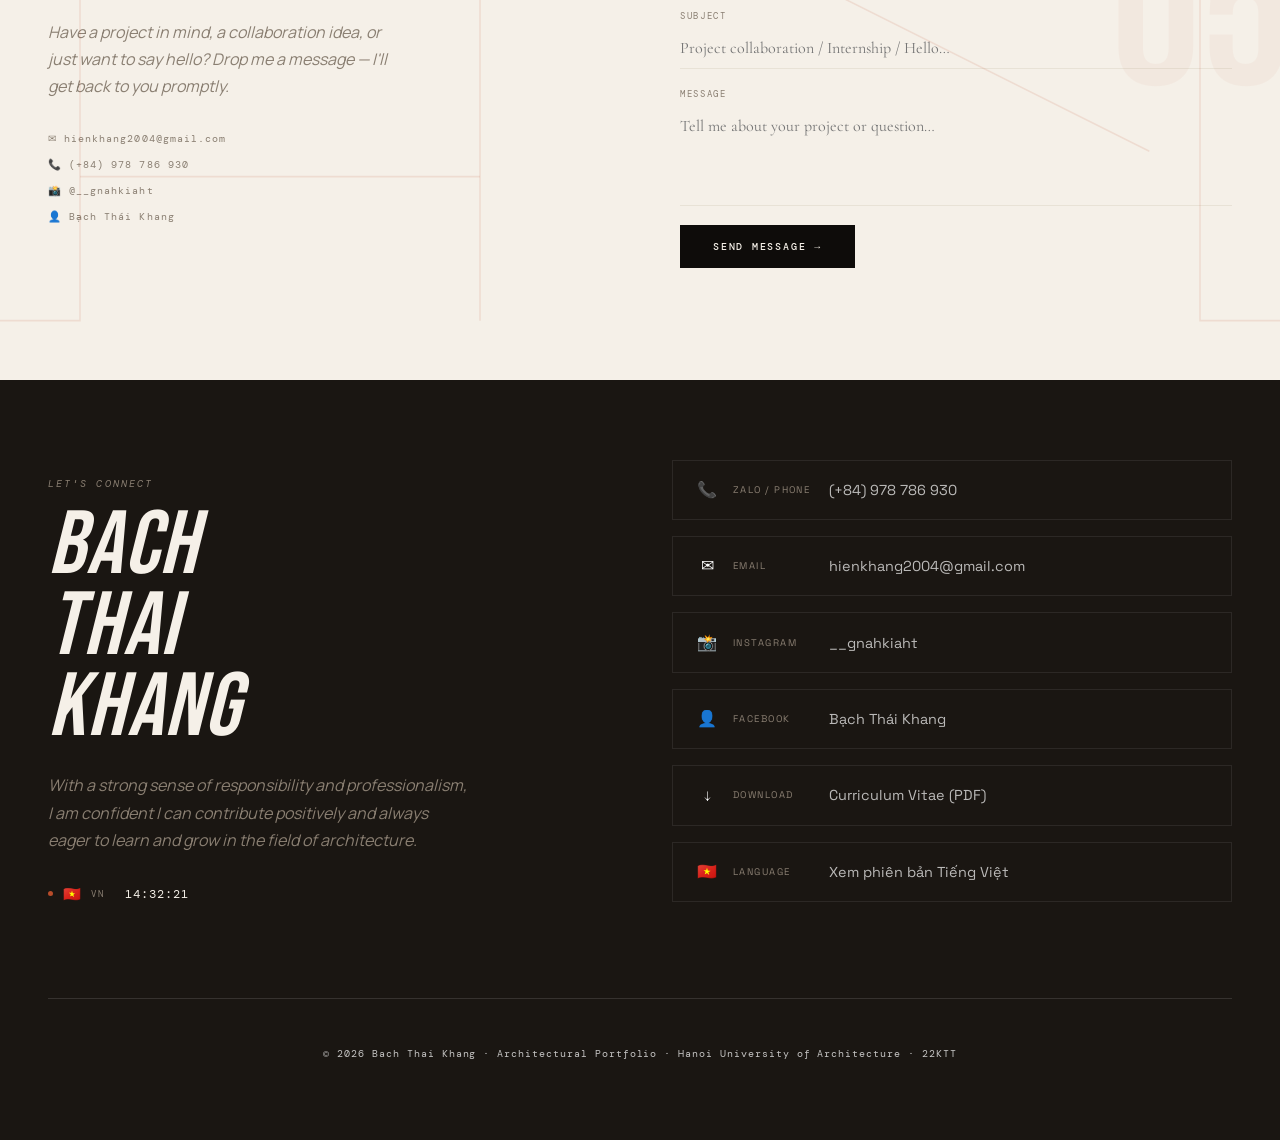
==== commit 662ce50a: "Add files via upload" ====
--- a/index.html
+++ b/index.html
@@ -66,7 +66,9 @@
   <script type="application/ld+json">
 {"@context":"https://schema.org","@type":"BreadcrumbList","itemListElement":[{"@type":"ListItem","position":1,"name":"Home","item":"https://gnahkiahtport.space/"},{"@type":"ListItem","position":2,"name":"About","item":"https://gnahkiahtport.space/#about"},{"@type":"ListItem","position":3,"name":"Projects","item":"https://gnahkiahtport.space/#projects"},{"@type":"ListItem","position":4,"name":"Contact","item":"https://gnahkiahtport.space/#contact"}]}
 </script>
-<link href="https://fonts.googleapis.com/css2?family=Cormorant+Garamond:ital,wght@0,300;0,400;0,600;1,300;1,400&family=DM+Mono:wght@300;400;500&family=Bebas+Neue&display=swap" rel="stylesheet">
+<link href="https://fonts.googleapis.com/css2?family=Cormorant+Garamond:ital,wght@0,300;0,400;0,600;1,300;1,400&family=DM+Mono:wght@300;400;500&family=Bebas+Neue&family=Newsreader:ital,opsz,wght@0,6..72,300;0,6..72,400;0,6..72,600;1,6..72,300;1,6..72,400&family=Manrope:wght@300;400;500;600;700&family=Space+Grotesk:wght@300;400;500;600;700&display=swap" rel="stylesheet">
+<link rel="stylesheet" href="./style.css">
+<link rel="stylesheet" href="./design-upgrade.css">
 <style>
   :root { --ink:#0e0c0a; --paper:#f5f0e8; --rust:#b84c2a; --warm:#d4a96a; --muted:#8a7f72; --light:#e8e2d6; --dark:#1a1612; --accent:#c4501e; }
   *,*::before,*::after{box-sizing:border-box;margin:0;padding:0;}
--- a/style.css
+++ b/style.css
@@ -0,0 +1,3496 @@
+/* ═══════════════════════════════════════
+   BTK PORTFOLIO — SHARED STYLESHEET
+   ═══════════════════════════════════════ */
+:root {
+  --ink: #0e0c0a;
+  --paper: #f5f0e8;
+  --rust: #b84c2a;
+  --warm: #d4a96a;
+  --muted: #8a7f72;
+  --light: #e8e2d6;
+  --dark: #1a1612;
+  --accent: #c4501e;
+}
+
+*,
+*::before,
+*::after {
+  box-sizing: border-box;
+  margin: 0;
+  padding: 0;
+}
+
+html {
+  scroll-behavior: smooth;
+  font-size: 16px;
+}
+
+body {
+  font-family: 'Cormorant Garamond', serif;
+  background: var(--paper);
+  color: var(--ink);
+  overflow-x: hidden;
+  cursor: none;
+}
+
+/* Vietnamese version uses Be Vietnam Pro */
+body.lang-vi {
+  font-family: 'Be Vietnam Pro', sans-serif;
+}
+
+/* LOADER */
+#loader {
+  position: fixed;
+  inset: 0;
+  z-index: 99999;
+  background: var(--dark);
+  display: flex;
+  flex-direction: column;
+  align-items: center;
+  justify-content: center;
+  gap: 1.5rem;
+  transition: opacity 0.6s ease, visibility 0.6s ease;
+}
+
+#loader.hidden {
+  opacity: 0;
+  visibility: hidden;
+  pointer-events: none;
+}
+
+.loader-svg {
+  width: min(480px, 85vw);
+  height: auto;
+  display: block;
+}
+
+.loader-svg text {
+  font-family: 'Bebas Neue', sans-serif;
+  fill: none;
+  stroke-linecap: round;
+  stroke-linejoin: round;
+  stroke-width: 3;
+}
+
+.dl {
+  stroke-dasharray: var(--len, 1800);
+  stroke-dashoffset: var(--len, 1800);
+  animation: drawStroke 1s cubic-bezier(0.4, 0, 0.2, 1) forwards;
+}
+
+.dl-r {
+  stroke: #b84c2a;
+}
+
+.dl-w {
+  stroke: #f5f0e8;
+}
+
+@keyframes drawStroke {
+  to {
+    stroke-dashoffset: 0;
+  }
+}
+
+.loader-bar-wrap {
+  width: 160px;
+  height: 1px;
+  background: rgba(255, 255, 255, 0.1);
+  position: relative;
+  overflow: hidden;
+}
+
+.loader-bar {
+  position: absolute;
+  left: 0;
+  top: 0;
+  height: 100%;
+  width: 0;
+  background: var(--rust);
+  animation: loaderFill 1.6s cubic-bezier(0.4, 0, 0.2, 1) 0.3s forwards;
+}
+
+@keyframes loaderFill {
+  to {
+    width: 100%;
+  }
+}
+
+.loader-sub {
+  font-family: 'DM Mono', monospace;
+  font-size: 0.6rem;
+  letter-spacing: 0.25em;
+  text-transform: uppercase;
+  color: var(--muted);
+  margin-top: -0.5rem;
+  opacity: 0;
+  animation: ldFadeIn 0.5s ease 1.2s forwards;
+}
+
+@keyframes ldFadeIn {
+  to {
+    opacity: 1;
+  }
+}
+
+/* CURSOR */
+.cursor {
+  width: 10px;
+  height: 10px;
+  background: var(--rust);
+  border-radius: 50%;
+  position: fixed;
+  pointer-events: none;
+  z-index: 9999;
+  transition: transform 0.1s ease;
+  mix-blend-mode: multiply;
+}
+
+.cursor-ring {
+  width: 36px;
+  height: 36px;
+  border: 3.5px solid var(--rust);
+  border-radius: 50%;
+  position: fixed;
+  pointer-events: none;
+  z-index: 9998;
+  transition: all 0.18s ease;
+  opacity: 0.85;
+}
+
+/* NAV */
+nav {
+  position: fixed;
+  top: 0;
+  left: 0;
+  right: 0;
+  z-index: 100;
+  display: flex;
+  justify-content: space-between;
+  align-items: center;
+  padding: 1.2rem 3rem;
+  transition: background 0.3s ease;
+}
+
+nav.nav-dark {
+  background: rgba(15, 12, 10, 0.55);
+  backdrop-filter: blur(10px);
+}
+
+nav.nav-dark .nav-logo {
+  color: white;
+}
+
+nav.nav-dark .nav-links a {
+  color: rgba(255, 255, 255, 0.65);
+}
+
+nav.nav-dark .nav-links a:hover {
+  color: white;
+}
+
+nav.nav-dark .nav-lang {
+  color: rgba(255, 255, 255, 0.65);
+  border-color: rgba(255, 255, 255, 0.3);
+}
+
+nav.nav-dark .nav-lang:hover {
+  color: white;
+  border-color: white;
+}
+
+.nav-logo {
+  font-family: 'Bebas Neue', sans-serif;
+  font-size: 1.1rem;
+  letter-spacing: 0.15em;
+  color: var(--ink);
+  text-decoration: none;
+}
+
+.nav-links {
+  display: flex;
+  gap: 2.5rem;
+  list-style: none;
+}
+
+.nav-links a {
+  font-family: 'DM Mono', monospace;
+  font-size: 0.7rem;
+  letter-spacing: 0.12em;
+  text-transform: uppercase;
+  color: var(--muted);
+  text-decoration: none;
+  transition: color 0.2s;
+}
+
+.nav-links a:hover {
+  color: var(--rust);
+}
+
+/* THEME TOGGLE */
+.nav-left {
+  display: flex;
+  align-items: center;
+  gap: 0.8rem;
+}
+
+.theme-toggle {
+  display: flex;
+  gap: 4px;
+  align-items: center;
+  padding: 0.25rem 0.5rem;
+  border: 1px solid rgba(0, 0, 0, 0.12);
+  border-radius: 20px;
+  background: transparent;
+  transition: border-color 0.2s;
+}
+
+nav.nav-dark .theme-toggle {
+  border-color: rgba(255, 255, 255, 0.2);
+}
+
+.theme-dot {
+  width: 12px;
+  height: 12px;
+  border-radius: 50%;
+  cursor: none;
+  border: 1.5px solid transparent;
+  transition: all 0.2s;
+  flex-shrink: 0;
+}
+
+.theme-dot:hover {
+  transform: scale(1.25);
+}
+
+.theme-dot.active {
+  border-color: var(--rust);
+  transform: scale(1.2);
+}
+
+nav.nav-dark .theme-dot.active {
+  border-color: white;
+}
+
+.theme-dot[data-theme="light"] {
+  background: #f5f0e8;
+  border-color: #c8b89a;
+}
+
+.theme-dot[data-theme="dark"] {
+  background: #1a1612;
+}
+
+.theme-dot[data-theme="blueprint"] {
+  background: #0d2137;
+}
+
+.theme-dot[data-theme="mono"] {
+  background: linear-gradient(135deg, #fff 50%, #111 50%);
+}
+
+/* THEMES */
+body.theme-dark {
+  --ink: #f5f0e8;
+  --paper: #0e0c0a;
+  --rust: #c4652a;
+  --warm: #d4a96a;
+  --muted: #7a7068;
+  --light: #1e1a16;
+  --dark: #050403;
+  background: #0e0c0a;
+  color: #f5f0e8;
+}
+
+body.theme-dark .hero-left {
+  background: #0e0c0a;
+}
+
+body.theme-dark #about {
+  background: #0e0c0a;
+}
+
+body.theme-dark #activities {
+  background: #1a1612;
+}
+
+body.theme-dark .activity-card {
+  background: #0e0c0a;
+  color: #f5f0e8;
+}
+
+body.theme-dark .act-desc {
+  color: #7a7068;
+}
+
+body.theme-dark #contact-form-section {
+  background: #0e0c0a;
+}
+
+body.theme-dark .cf-input,
+.theme-dark .cf-textarea {
+  color: #f5f0e8;
+  border-bottom-color: #2a2520;
+}
+
+body.theme-dark .timeline-dot {
+  background: #0e0c0a;
+}
+
+body.theme-blueprint {
+  --ink: #e0f4ff;
+  --paper: #0a1929;
+  --rust: #00bcd4;
+  --warm: #4dd0e1;
+  --muted: #7bb8cc;
+  --light: #0d2137;
+  --dark: #050e1a;
+  background: #0a1929;
+  color: #e0f4ff;
+}
+
+body.theme-blueprint .hero-right::before {
+  background: linear-gradient(135deg, #00bcd4 0%, #0a1929 100%);
+}
+
+body.theme-blueprint #about {
+  background: #0a1929;
+}
+
+body.theme-blueprint #projects {
+  background: #050e1a;
+}
+
+body.theme-blueprint #activities {
+  background: #0d2137;
+}
+
+body.theme-blueprint .activity-card {
+  background: #0a1929;
+  color: #e0f4ff;
+}
+
+body.theme-blueprint .act-desc {
+  color: #7bb8cc;
+}
+
+body.theme-blueprint #contact-form-section {
+  background: #0a1929;
+}
+
+body.theme-blueprint .cf-input,
+.theme-blueprint .cf-textarea {
+  color: #e0f4ff;
+  border-bottom-color: #0d3350;
+}
+
+body.theme-blueprint .timeline-dot {
+  background: #0a1929;
+}
+
+body.theme-blueprint .stats-bar {
+  background: #00bcd4;
+}
+
+body.theme-blueprint .ai-section {
+  background: #00838f;
+}
+
+body.theme-blueprint footer {
+  background: #050e1a;
+}
+
+body.theme-blueprint .skill-fill {
+  background: #00bcd4;
+}
+
+body.theme-blueprint .section-num {
+  color: #00bcd4;
+}
+
+body.theme-blueprint .tag {
+  border-color: #00bcd4;
+  color: #00bcd4;
+}
+
+body.theme-blueprint .about-block h3 {
+  color: #00bcd4;
+}
+
+body.theme-blueprint .hero-label {
+  color: #00bcd4;
+}
+
+body.theme-blueprint .hero-name span {
+  color: #00bcd4;
+}
+
+body.theme-blueprint .scroll-line {
+  background: #00bcd4;
+}
+
+body.theme-blueprint .loader-bar {
+  background: #00bcd4;
+}
+
+body.theme-mono {
+  --ink: #111;
+  --paper: #fff;
+  --rust: #111;
+  --warm: #555;
+  --muted: #777;
+  --light: #eee;
+  --dark: #111;
+  background: #fff;
+  color: #111;
+}
+
+body.theme-mono .hero-right::before {
+  background: linear-gradient(135deg, #222 0%, #000 100%);
+}
+
+body.theme-mono .stats-bar {
+  background: #111;
+}
+
+body.theme-mono .ai-section {
+  background: #333;
+}
+
+body.theme-mono #projects {
+  background: #111;
+}
+
+body.theme-mono footer {
+  background: #111;
+}
+
+body.theme-mono .skill-fill {
+  background: #111;
+}
+
+body.theme-mono .section-num,
+.theme-mono .hero-label,
+.theme-mono .hero-name span,
+.theme-mono .scroll-line {
+  color: #111;
+}
+
+body.theme-mono .tag {
+  border-color: #111;
+  color: #111;
+}
+
+body.theme-mono .about-block h3 {
+  color: #333;
+}
+
+body.theme-mono .btn-cv {
+  background: #111;
+  border-color: #111;
+}
+
+body.theme-mono .btn-cv:hover {
+  background: transparent;
+  color: #111;
+}
+
+/* smooth theme transition */
+body {
+  transition: background 0.4s ease, color 0.4s ease;
+}
+
+.nav-lang {
+  font-family: 'DM Mono', monospace;
+  font-size: 0.65rem;
+  letter-spacing: 0.12em;
+  text-transform: uppercase;
+  color: var(--muted);
+  text-decoration: none;
+  border: 1px solid var(--muted);
+  padding: 0.3rem 0.8rem;
+  transition: all 0.2s;
+}
+
+.nav-lang:hover {
+  color: var(--rust);
+  border-color: var(--rust);
+}
+
+/* HERO */
+.hero {
+  min-height: 100vh;
+  display: grid;
+  grid-template-columns: 1fr 1fr;
+  position: relative;
+  overflow: hidden;
+}
+
+.hero-left {
+  display: flex;
+  flex-direction: column;
+  justify-content: flex-end;
+  padding: 8rem 3rem 5rem;
+  position: relative;
+  z-index: 2;
+}
+
+.hero-label {
+  font-family: 'DM Mono', monospace;
+  font-size: 0.65rem;
+  letter-spacing: 0.2em;
+  text-transform: uppercase;
+  color: var(--rust);
+  margin-bottom: 1.5rem;
+}
+
+.hero-name {
+  font-family: 'Bebas Neue', sans-serif;
+  font-size: clamp(4rem, 8vw, 8rem);
+  line-height: 0.9;
+  color: var(--ink);
+  letter-spacing: 0.02em;
+}
+
+.hero-name span {
+  color: var(--rust);
+}
+
+.hero-tagline {
+  font-size: 1.25rem;
+  font-style: italic;
+  color: var(--muted);
+  margin-top: 1.5rem;
+  font-weight: 300;
+  max-width: 320px;
+  line-height: 1.6;
+}
+
+.hero-meta {
+  display: flex;
+  gap: 3rem;
+  margin-top: 3rem;
+  font-family: 'DM Mono', monospace;
+  font-size: 0.65rem;
+  color: var(--muted);
+  letter-spacing: 0.1em;
+}
+
+.hero-meta span {
+  display: block;
+}
+
+.hero-meta strong {
+  color: var(--ink);
+  font-size: 0.75rem;
+}
+
+.hero-cta-row {
+  display: flex;
+  gap: 1rem;
+  margin-top: 2.5rem;
+}
+
+.btn-cv {
+  display: inline-flex;
+  align-items: center;
+  gap: 0.6rem;
+  font-family: 'DM Mono', monospace;
+  font-size: 0.62rem;
+  letter-spacing: 0.15em;
+  text-transform: uppercase;
+  padding: 0.75rem 1.4rem;
+  background: var(--rust);
+  color: white;
+  text-decoration: none;
+  border: 1px solid var(--rust);
+  transition: all 0.2s;
+}
+
+.btn-cv:hover {
+  background: transparent;
+  color: var(--rust);
+}
+
+.hero-right {
+  position: relative;
+  overflow: hidden;
+}
+
+.hero-right::before {
+  content: '';
+  position: absolute;
+  inset: 0;
+  background: linear-gradient(135deg, var(--rust) 0%, #3a1f12 100%);
+  opacity: 0.88;
+  z-index: 1;
+}
+
+.hero-bg-text {
+  position: absolute;
+  font-family: 'Bebas Neue', sans-serif;
+  font-size: 28vw;
+  color: rgba(255, 255, 255, 0.04);
+  z-index: 2;
+  bottom: -2rem;
+  right: -2rem;
+  line-height: 1;
+  pointer-events: none;
+  user-select: none;
+}
+
+.hero-right-content {
+  position: absolute;
+  inset: 0;
+  z-index: 3;
+  display: flex;
+  flex-direction: column;
+  justify-content: space-between;
+  padding: 6rem 3rem 4rem;
+  color: white;
+}
+
+.hero-portrait-wrap {
+  display: flex;
+  justify-content: center;
+}
+
+.hero-portrait {
+  width: 160px;
+  height: 160px;
+  border-radius: 50%;
+  overflow: hidden;
+  border: 2px solid rgba(255, 255, 255, 0.3);
+  background: rgba(255, 255, 255, 0.1);
+  flex-shrink: 0;
+}
+
+.hero-portrait img {
+  width: 100%;
+  height: 100%;
+  object-fit: cover;
+  object-position: center top;
+}
+
+.hero-portrait-placeholder {
+  width: 100%;
+  height: 100%;
+  display: flex;
+  flex-direction: column;
+  align-items: center;
+  justify-content: center;
+  gap: 0.4rem;
+  font-family: 'DM Mono', monospace;
+  font-size: 0.55rem;
+  letter-spacing: 0.1em;
+  color: rgba(255, 255, 255, 0.35);
+  text-align: center;
+  padding: 1rem;
+}
+
+.hero-portrait-placeholder svg {
+  opacity: 0.4;
+}
+
+.hero-role {
+  font-family: 'Bebas Neue', sans-serif;
+  font-size: 1rem;
+  letter-spacing: 0.3em;
+  color: rgba(255, 255, 255, 0.5);
+  margin-bottom: 1rem;
+}
+
+.hero-school {
+  font-size: 2rem;
+  font-weight: 300;
+  line-height: 1.3;
+  margin-bottom: 2rem;
+}
+
+.hero-contact-list {
+  display: flex;
+  flex-direction: column;
+  gap: 0.4rem;
+  font-family: 'DM Mono', monospace;
+  font-size: 0.65rem;
+  color: rgba(255, 255, 255, 0.6);
+  letter-spacing: 0.08em;
+}
+
+.hero-contact-list a {
+  color: rgba(255, 255, 255, 0.8);
+  text-decoration: none;
+}
+
+.hero-contact-list a:hover {
+  color: white;
+}
+
+.scroll-cue {
+  position: absolute;
+  bottom: 2rem;
+  left: 3rem;
+  display: flex;
+  align-items: center;
+  gap: 1rem;
+  font-family: 'DM Mono', monospace;
+  font-size: 0.6rem;
+  letter-spacing: 0.15em;
+  text-transform: uppercase;
+  color: var(--muted);
+  z-index: 5;
+}
+
+.scroll-line {
+  width: 40px;
+  height: 1px;
+  background: var(--rust);
+  animation: scrollPulse 1.5s ease-in-out infinite;
+}
+
+@keyframes scrollPulse {
+
+  0%,
+  100% {
+    width: 40px;
+    opacity: 1;
+  }
+
+  50% {
+    width: 60px;
+    opacity: 0.5;
+  }
+}
+
+/* STATS */
+.stats-bar {
+  background: var(--rust);
+  padding: 2.5rem 3rem;
+  display: grid;
+  grid-template-columns: repeat(4, 1fr);
+  gap: 2rem;
+  text-align: center;
+}
+
+.stat-num {
+  font-family: 'Bebas Neue', sans-serif;
+  font-size: clamp(2.5rem, 5vw, 4rem);
+  color: white;
+  letter-spacing: 0.05em;
+  line-height: 1;
+}
+
+.stat-num .stat-suffix {
+  font-size: 0.6em;
+  color: rgba(255, 255, 255, 0.6);
+}
+
+.stat-label {
+  font-family: 'DM Mono', monospace;
+  font-size: 0.6rem;
+  letter-spacing: 0.15em;
+  text-transform: uppercase;
+  color: rgba(255, 255, 255, 0.55);
+  margin-top: 0.4rem;
+}
+
+/* SECTIONS */
+section {
+  padding: 7rem 3rem;
+}
+
+.section-header {
+  display: flex;
+  align-items: baseline;
+  gap: 1.5rem;
+  margin-bottom: 4rem;
+  border-bottom: 1px solid var(--light);
+  padding-bottom: 1.5rem;
+}
+
+.section-num {
+  font-family: 'DM Mono', monospace;
+  font-size: 0.65rem;
+  color: var(--rust);
+  letter-spacing: 0.15em;
+}
+
+.section-title {
+  font-family: 'Bebas Neue', sans-serif;
+  font-size: clamp(2.5rem, 5vw, 4rem);
+  letter-spacing: 0.05em;
+  color: var(--ink);
+}
+
+.section-en {
+  font-family: 'DM Mono', monospace;
+  font-size: 0.65rem;
+  color: var(--muted);
+  letter-spacing: 0.1em;
+  margin-left: auto;
+  text-transform: uppercase;
+}
+
+/* ABOUT */
+.about-grid {
+  display: grid;
+  grid-template-columns: 1fr 1fr 1fr;
+  gap: 3rem;
+}
+
+.about-block h3 {
+  font-family: 'DM Mono', monospace;
+  font-size: 0.6rem;
+  letter-spacing: 0.2em;
+  text-transform: uppercase;
+  color: var(--rust);
+  margin-bottom: 1.5rem;
+  padding-bottom: 0.5rem;
+  border-bottom: 1px solid var(--light);
+}
+
+.timeline-item {
+  display: grid;
+  grid-template-columns: auto 1fr;
+  gap: 0 1.2rem;
+  margin-bottom: 1.8rem;
+  position: relative;
+}
+
+.timeline-item::before {
+  content: '';
+  position: absolute;
+  left: 0;
+  top: 0.5rem;
+  bottom: -1.8rem;
+  width: 1px;
+  background: var(--light);
+}
+
+.timeline-item:last-child::before {
+  display: none;
+}
+
+.timeline-dot {
+  width: 8px;
+  height: 8px;
+  border-radius: 50%;
+  background: var(--paper);
+  border: 1.5px solid var(--rust);
+  margin-top: 0.35rem;
+  position: relative;
+  z-index: 1;
+  flex-shrink: 0;
+}
+
+.timeline-period {
+  font-family: 'DM Mono', monospace;
+  font-size: 0.6rem;
+  color: var(--muted);
+  letter-spacing: 0.08em;
+  margin-bottom: 0.2rem;
+}
+
+.timeline-org {
+  font-size: 0.95rem;
+  font-weight: 600;
+  color: var(--ink);
+  margin-bottom: 0.2rem;
+}
+
+.timeline-desc {
+  font-size: 0.85rem;
+  color: var(--muted);
+  line-height: 1.5;
+  font-style: italic;
+}
+
+.skills-grid {
+  display: flex;
+  flex-direction: column;
+  gap: 0.8rem;
+}
+
+.skill-row {
+  display: flex;
+  align-items: center;
+  gap: 1rem;
+  position: relative;
+}
+
+.skill-name {
+  font-family: 'DM Mono', monospace;
+  font-size: 0.65rem;
+  letter-spacing: 0.08em;
+  color: var(--ink);
+  width: 80px;
+  flex-shrink: 0;
+}
+
+.skill-pct {
+  font-family: 'DM Mono', monospace;
+  font-size: 0.58rem;
+  color: var(--muted);
+  width: 32px;
+  text-align: right;
+  flex-shrink: 0;
+  opacity: 0;
+  transition: opacity 0.4s ease 0.8s;
+}
+
+.skill-fill.animated~.skill-pct,
+.skill-row:has(.skill-fill.animated) .skill-pct {
+  opacity: 1;
+}
+
+.skill-bar {
+  flex: 1;
+  height: 3px;
+  background: var(--light);
+  position: relative;
+  overflow: hidden;
+}
+
+.skill-fill {
+  position: absolute;
+  left: 0;
+  top: 0;
+  height: 100%;
+  background: var(--rust);
+  width: 0;
+  transition: width 1s cubic-bezier(0.4, 0, 0.2, 1);
+}
+
+.skill-fill.animated {
+  width: var(--w);
+}
+
+.about-tags {
+  display: flex;
+  flex-wrap: wrap;
+  gap: 0.6rem;
+  margin-top: 0.5rem;
+}
+
+.tag {
+  font-family: 'DM Mono', monospace;
+  font-size: 0.6rem;
+  letter-spacing: 0.1em;
+  text-transform: uppercase;
+  padding: 0.3rem 0.8rem;
+  border: 1px solid var(--rust);
+  color: var(--rust);
+  border-radius: 2px;
+  transition: all 0.2s;
+}
+
+.tag:hover {
+  background: var(--rust);
+  color: white;
+}
+
+/* PROJECTS */
+#projects {
+  background: var(--dark);
+}
+
+#projects .section-title {
+  color: var(--paper);
+}
+
+#projects .section-num {
+  color: var(--warm);
+}
+
+#projects .section-header {
+  border-bottom-color: rgba(255, 255, 255, 0.08);
+}
+
+#projects .section-en {
+  color: rgba(255, 255, 255, 0.3);
+}
+
+.project-tabs {
+  display: flex;
+  margin-bottom: 3rem;
+  border-bottom: 1px solid rgba(255, 255, 255, 0.1);
+}
+
+.tab-btn {
+  font-family: 'DM Mono', monospace;
+  font-size: 0.65rem;
+  letter-spacing: 0.12em;
+  text-transform: uppercase;
+  padding: 0.8rem 1.8rem;
+  border: none;
+  background: transparent;
+  color: rgba(255, 255, 255, 0.35);
+  cursor: none;
+  position: relative;
+  transition: color 0.2s;
+}
+
+.tab-btn::after {
+  content: '';
+  position: absolute;
+  bottom: -1px;
+  left: 0;
+  right: 0;
+  height: 2px;
+  background: var(--warm);
+  transform: scaleX(0);
+  transition: transform 0.2s;
+}
+
+.tab-btn.active {
+  color: var(--warm);
+}
+
+.tab-btn.active::after {
+  transform: scaleX(1);
+}
+
+.tab-btn:hover {
+  color: rgba(255, 255, 255, 0.7);
+}
+
+.tab-panel {
+  display: none;
+}
+
+.tab-panel.active {
+  display: block;
+}
+
+.project-grid {
+  display: grid;
+  grid-template-columns: repeat(auto-fit, minmax(320px, 1fr));
+  gap: 1.5px;
+}
+
+.project-card {
+  background: rgba(255, 255, 255, 0.03);
+  border: 1px solid rgba(255, 255, 255, 0.06);
+  position: relative;
+  overflow: visible;
+  transition: all 0.3s ease;
+  cursor: none;
+  min-height: 360px;
+  transform-style: preserve-3d;
+}
+
+.project-card-thumb {
+  width: 100%;
+  aspect-ratio: 16/9;
+  overflow: hidden;
+  position: relative;
+}
+
+.project-card-thumb img {
+  width: 100%;
+  height: 100%;
+  object-fit: cover;
+  display: block;
+  transition: transform 0.5s ease, opacity 0.3s;
+  opacity: 0.7;
+}
+
+.project-card:hover .project-card-thumb img {
+  transform: scale(1.05);
+  opacity: 1;
+}
+
+.project-card-thumb-placeholder {
+  width: 100%;
+  height: 100%;
+  background: linear-gradient(135deg, rgba(255, 255, 255, 0.04) 0%, rgba(212, 169, 106, 0.08) 100%);
+  display: flex;
+  align-items: center;
+  justify-content: center;
+  font-family: 'Bebas Neue', sans-serif;
+  font-size: 3rem;
+  color: rgba(255, 255, 255, 0.06);
+  letter-spacing: 0.1em;
+}
+
+.project-card-body {
+  padding: 2rem 2.5rem 2.5rem;
+}
+
+.project-card::before {
+  content: '';
+  position: absolute;
+  left: 0;
+  top: 0;
+  width: 3px;
+  height: 0;
+  background: var(--warm);
+  transition: height 0.3s ease;
+  z-index: 1;
+}
+
+.project-card:hover {
+  background: rgba(255, 255, 255, 0.06);
+}
+
+.project-card:hover::before {
+  height: 100%;
+}
+
+.project-card-num {
+  font-family: 'DM Mono', monospace;
+  font-size: 0.6rem;
+  color: var(--warm);
+  letter-spacing: 0.15em;
+  margin-bottom: 0.8rem;
+}
+
+.project-card-title {
+  font-family: 'Bebas Neue', sans-serif;
+  font-size: 1.6rem;
+  letter-spacing: 0.05em;
+  color: white;
+  margin-bottom: 0.5rem;
+  line-height: 1.1;
+}
+
+.project-card-sub {
+  font-size: 0.85rem;
+  font-style: italic;
+  color: rgba(255, 255, 255, 0.4);
+  margin-bottom: 1.2rem;
+  line-height: 1.4;
+}
+
+.project-card-instructor {
+  font-family: 'DM Mono', monospace;
+  font-size: 0.6rem;
+  color: rgba(255, 255, 255, 0.25);
+  letter-spacing: 0.08em;
+  padding-top: 1.2rem;
+  border-top: 1px solid rgba(255, 255, 255, 0.06);
+}
+
+.project-card-arrow {
+  position: absolute;
+  bottom: 2rem;
+  right: 2rem;
+  font-size: 1.2rem;
+  color: rgba(255, 255, 255, 0.15);
+  transition: all 0.3s;
+}
+
+.project-card:hover .project-card-arrow {
+  color: var(--warm);
+  transform: translate(3px, -3px);
+}
+
+.real-project-item {
+  display: grid;
+  grid-template-columns: 1fr 2fr;
+  gap: 3rem;
+  padding: 2.5rem 0;
+  border-bottom: 1px solid rgba(255, 255, 255, 0.06);
+  align-items: start;
+}
+
+.real-project-item:first-child {
+  border-top: 1px solid rgba(255, 255, 255, 0.06);
+}
+
+.rp-thumb {
+  width: 100%;
+  aspect-ratio: 16/9;
+  overflow: hidden;
+  margin-top: 0.6rem;
+}
+
+.rp-thumb img {
+  width: 100%;
+  height: 100%;
+  object-fit: cover;
+  opacity: 0.75;
+  transition: opacity 0.3s, transform 0.4s;
+}
+
+.real-project-item:hover .rp-thumb img {
+  opacity: 1;
+  transform: scale(1.03);
+}
+
+.rp-thumb-placeholder {
+  width: 100%;
+  height: 100%;
+  background: rgba(255, 255, 255, 0.04);
+  display: flex;
+  align-items: center;
+  justify-content: center;
+  font-family: 'DM Mono', monospace;
+  font-size: 0.6rem;
+  color: rgba(255, 255, 255, 0.15);
+  letter-spacing: 0.1em;
+}
+
+.rp-label {
+  font-family: 'Bebas Neue', sans-serif;
+  font-size: 1.5rem;
+  letter-spacing: 0.05em;
+  color: white;
+  line-height: 1.2;
+}
+
+.rp-type {
+  font-family: 'DM Mono', monospace;
+  font-size: 0.6rem;
+  color: var(--warm);
+  letter-spacing: 0.12em;
+  text-transform: uppercase;
+  margin-top: 0.5rem;
+}
+
+.rp-desc {
+  font-size: 1rem;
+  color: rgba(255, 255, 255, 0.55);
+  line-height: 1.7;
+  font-style: italic;
+}
+
+.rp-tags {
+  display: flex;
+  flex-wrap: wrap;
+  gap: 0.5rem;
+  margin-top: 1rem;
+}
+
+.rp-tag {
+  font-family: 'DM Mono', monospace;
+  font-size: 0.58rem;
+  padding: 0.25rem 0.7rem;
+  border: 1px solid rgba(255, 255, 255, 0.12);
+  color: rgba(255, 255, 255, 0.4);
+  border-radius: 2px;
+  letter-spacing: 0.08em;
+}
+
+/* AI */
+.ai-section {
+  background: var(--rust);
+  padding: 4rem 3rem;
+  display: grid;
+  grid-template-columns: 1fr 1fr;
+  gap: 4rem;
+  align-items: center;
+}
+
+.ai-label {
+  font-family: 'DM Mono', monospace;
+  font-size: 0.65rem;
+  letter-spacing: 0.2em;
+  color: rgba(255, 255, 255, 0.6);
+  text-transform: uppercase;
+  margin-bottom: 1rem;
+}
+
+.ai-title {
+  font-family: 'Bebas Neue', sans-serif;
+  font-size: clamp(2.5rem, 5vw, 4.5rem);
+  color: white;
+  line-height: 1;
+  letter-spacing: 0.03em;
+  margin-bottom: 1.5rem;
+}
+
+.ai-desc {
+  font-size: 1.1rem;
+  color: rgba(255, 255, 255, 0.75);
+  line-height: 1.7;
+  font-style: italic;
+}
+
+.before-after {
+  display: grid;
+  grid-template-columns: 1fr auto 1fr;
+  gap: 1rem;
+  align-items: center;
+}
+
+.ba-box {
+  background: rgba(0, 0, 0, 0.2);
+  border: 1px solid rgba(255, 255, 255, 0.2);
+  padding: 1.5rem;
+  border-radius: 4px;
+  overflow: hidden;
+}
+
+.ba-label {
+  font-family: 'DM Mono', monospace;
+  font-size: 0.58rem;
+  letter-spacing: 0.15em;
+  color: rgba(255, 255, 255, 0.5);
+  text-transform: uppercase;
+  margin-bottom: 0.8rem;
+}
+
+.ba-img {
+  width: 100%;
+  aspect-ratio: 3/2;
+  object-fit: cover;
+  display: block;
+  border-radius: 2px;
+}
+
+.ba-visual {
+  display: flex;
+  flex-direction: column;
+  gap: 0.4rem;
+}
+
+.ba-row {
+  height: 8px;
+  background: rgba(255, 255, 255, 0.15);
+  border-radius: 2px;
+}
+
+.ba-row.after {
+  background: rgba(255, 255, 255, 0.4);
+}
+
+.ba-row.w60 {
+  width: 60%;
+}
+
+.ba-row.w80 {
+  width: 80%;
+}
+
+.ba-row.w45 {
+  width: 45%;
+}
+
+.ba-arrow {
+  display: flex;
+  align-items: center;
+  justify-content: center;
+  font-size: 1.8rem;
+  color: rgba(255, 255, 255, 0.6);
+}
+
+/* ACTIVITIES */
+#activities {
+  background: var(--light);
+}
+
+.activities-grid {
+  display: grid;
+  grid-template-columns: repeat(3, 1fr);
+  gap: 2rem;
+}
+
+.activity-card {
+  background: white;
+  padding: 2rem;
+  position: relative;
+  overflow: hidden;
+  transition: all 0.2s;
+}
+
+.activity-card::after {
+  content: '';
+  position: absolute;
+  top: 0;
+  left: 0;
+  width: 100%;
+  height: 3px;
+  background: var(--rust);
+  transform: scaleX(0);
+  transform-origin: left;
+  transition: transform 0.3s;
+}
+
+.activity-card:hover::after {
+  transform: scaleX(1);
+}
+
+.act-icon {
+  font-size: 2rem;
+  margin-bottom: 1rem;
+}
+
+.act-title {
+  font-family: 'Bebas Neue', sans-serif;
+  font-size: 1.2rem;
+  letter-spacing: 0.05em;
+  color: var(--ink);
+  margin-bottom: 0.6rem;
+}
+
+.act-desc {
+  font-size: 0.9rem;
+  color: var(--muted);
+  line-height: 1.6;
+  font-style: italic;
+}
+
+/* HOBBIES */
+#hobbies {
+  background: var(--ink);
+  padding-top: 5rem;
+  padding-bottom: 5rem;
+}
+
+#hobbies .section-title {
+  color: var(--paper);
+}
+
+#hobbies .section-num {
+  color: var(--warm);
+}
+
+#hobbies .section-header {
+  border-bottom-color: rgba(255, 255, 255, 0.08);
+}
+
+#hobbies .section-en {
+  color: rgba(255, 255, 255, 0.25);
+}
+
+.photo-mosaic {
+  display: grid;
+  grid-template-columns: repeat(4, 1fr);
+  grid-auto-rows: 160px;
+  gap: 4px;
+}
+
+.photo-item {
+  background: #222;
+  position: relative;
+  overflow: hidden;
+  cursor: none;
+}
+
+.photo-item:nth-child(1) {
+  grid-column: span 2;
+  grid-row: span 2;
+}
+
+.photo-item:nth-child(6) {
+  grid-column: span 2;
+}
+
+.photo-item:nth-child(9) {
+  grid-column: span 2;
+  grid-row: span 2;
+}
+
+.photo-item img {
+  width: 100%;
+  height: 100%;
+  object-fit: cover;
+  display: block;
+  transition: transform 0.4s ease, opacity 0.3s;
+  opacity: 0.85;
+}
+
+.photo-item:hover img {
+  transform: scale(1.05);
+  opacity: 1;
+}
+
+.photo-placeholder {
+  width: 100%;
+  height: 100%;
+  display: flex;
+  align-items: center;
+  justify-content: center;
+  flex-direction: column;
+  gap: 0.5rem;
+  color: rgba(255, 255, 255, 0.12);
+  transition: all 0.3s;
+  font-family: 'DM Mono', monospace;
+  font-size: 0.6rem;
+  letter-spacing: 0.1em;
+  text-align: center;
+  padding: 1rem;
+}
+
+.photo-item:hover .photo-placeholder {
+  color: rgba(255, 255, 255, 0.3);
+  background: rgba(255, 255, 255, 0.03);
+}
+
+.photo-icon {
+  font-size: 1.8rem;
+  margin-bottom: 0.3rem;
+}
+
+.photo-caption {
+  font-style: italic;
+  font-family: 'Cormorant Garamond', serif;
+  font-size: 0.75rem;
+  color: rgba(255, 255, 255, 0.25);
+  margin-top: 0.3rem;
+  line-height: 1.4;
+}
+
+.photo-item::after {
+  content: 'âŠ•';
+  position: absolute;
+  top: 50%;
+  left: 50%;
+  transform: translate(-50%, -50%) scale(0);
+  font-size: 2rem;
+  color: white;
+  opacity: 0;
+  transition: all 0.25s ease;
+  pointer-events: none;
+  z-index: 2;
+  text-shadow: 0 2px 12px rgba(0, 0, 0, 0.5);
+}
+
+.photo-item:hover::after {
+  transform: translate(-50%, -50%) scale(1);
+  opacity: 1;
+}
+
+/* CONTACT FORM */
+#contact-form-section {
+  background: var(--paper);
+  padding: 7rem 3rem;
+}
+
+.contact-form-wrap {
+  display: grid;
+  grid-template-columns: 1fr 1fr;
+  gap: 5rem;
+  align-items: start;
+}
+
+.contact-form-info h3 {
+  font-family: 'Bebas Neue', sans-serif;
+  font-size: 2rem;
+  color: var(--ink);
+  letter-spacing: 0.05em;
+  margin-bottom: 1rem;
+  line-height: 1.1;
+}
+
+.contact-form-info p {
+  font-size: 1rem;
+  color: var(--muted);
+  line-height: 1.7;
+  font-style: italic;
+  max-width: 360px;
+}
+
+.cfi-links {
+  display: flex;
+  flex-direction: column;
+  gap: 0.8rem;
+  margin-top: 2rem;
+}
+
+.cfi-link {
+  font-family: 'DM Mono', monospace;
+  font-size: 0.65rem;
+  letter-spacing: 0.1em;
+  color: var(--muted);
+  text-decoration: none;
+  display: flex;
+  align-items: center;
+  gap: 0.6rem;
+  transition: color 0.2s;
+}
+
+.cfi-link:hover {
+  color: var(--rust);
+}
+
+.cf-form {
+  display: flex;
+  flex-direction: column;
+  gap: 1.2rem;
+}
+
+.cf-row {
+  display: grid;
+  grid-template-columns: 1fr 1fr;
+  gap: 1.2rem;
+}
+
+.cf-field {
+  display: flex;
+  flex-direction: column;
+  gap: 0.4rem;
+}
+
+.cf-label {
+  font-family: 'DM Mono', monospace;
+  font-size: 0.58rem;
+  letter-spacing: 0.18em;
+  text-transform: uppercase;
+  color: var(--muted);
+}
+
+.cf-input,
+.cf-textarea {
+  background: transparent;
+  border: none;
+  border-bottom: 1px solid var(--light);
+  padding: 0.6rem 0;
+  font-family: 'Cormorant Garamond', serif;
+  font-size: 1rem;
+  color: var(--ink);
+  outline: none;
+  transition: border-color 0.2s;
+  resize: none;
+  cursor: none;
+}
+
+.cf-input:focus,
+.cf-textarea:focus {
+  border-bottom-color: var(--rust);
+}
+
+.cf-textarea {
+  height: 100px;
+}
+
+.cf-submit {
+  align-self: flex-start;
+  font-family: 'DM Mono', monospace;
+  font-size: 0.62rem;
+  letter-spacing: 0.18em;
+  text-transform: uppercase;
+  padding: 0.85rem 2rem;
+  background: var(--ink);
+  color: var(--paper);
+  border: 1px solid var(--ink);
+  cursor: none;
+  transition: all 0.2s;
+}
+
+.cf-submit:hover {
+  background: var(--rust);
+  border-color: var(--rust);
+  color: white;
+}
+
+.cf-success {
+  display: none;
+  font-family: 'DM Mono', monospace;
+  font-size: 0.65rem;
+  letter-spacing: 0.12em;
+  color: var(--rust);
+  padding: 1rem 0;
+}
+
+.cf-success.show {
+  display: block;
+}
+
+/* FOOTER */
+footer {
+  background: var(--dark);
+  padding: 5rem 3rem;
+  display: grid;
+  grid-template-columns: 1fr 1fr;
+  gap: 4rem;
+  align-items: end;
+}
+
+.footer-greeting {
+  font-family: 'DM Mono', monospace;
+  font-size: 0.65rem;
+  letter-spacing: 0.2em;
+  color: var(--muted);
+  text-transform: uppercase;
+  margin-bottom: 1rem;
+}
+
+.footer-name {
+  font-family: 'Bebas Neue', sans-serif;
+  font-size: clamp(3rem, 7vw, 6rem);
+  color: var(--paper);
+  line-height: 0.9;
+  letter-spacing: 0.02em;
+  margin-bottom: 1.5rem;
+}
+
+.footer-bio {
+  font-size: 1rem;
+  color: var(--muted);
+  line-height: 1.7;
+  font-style: italic;
+  max-width: 420px;
+}
+
+.contact-links {
+  display: flex;
+  flex-direction: column;
+  gap: 1rem;
+}
+
+.contact-link {
+  display: flex;
+  align-items: center;
+  gap: 1rem;
+  padding: 1.2rem 1.5rem;
+  border: 1px solid rgba(255, 255, 255, 0.08);
+  color: white;
+  text-decoration: none;
+  transition: all 0.2s;
+  position: relative;
+  overflow: hidden;
+}
+
+.contact-link::before {
+  content: '';
+  position: absolute;
+  left: 0;
+  top: 0;
+  width: 3px;
+  height: 100%;
+  background: var(--warm);
+  transform: scaleY(0);
+  transition: transform 0.2s;
+}
+
+.contact-link:hover::before {
+  transform: scaleY(1);
+}
+
+.contact-link:hover {
+  background: rgba(255, 255, 255, 0.04);
+}
+
+.cl-icon {
+  font-size: 1rem;
+  width: 20px;
+  text-align: center;
+}
+
+.cl-label {
+  font-family: 'DM Mono', monospace;
+  font-size: 0.6rem;
+  letter-spacing: 0.15em;
+  text-transform: uppercase;
+  color: var(--muted);
+  min-width: 80px;
+}
+
+.cl-value {
+  font-size: 0.9rem;
+  color: rgba(255, 255, 255, 0.7);
+}
+
+.footer-copy {
+  grid-column: span 2;
+  text-align: center;
+  font-family: 'DM Mono', monospace;
+  font-size: 0.6rem;
+  color: rgba(255, 255, 255, 0.75);
+  letter-spacing: 0.1em;
+  padding-top: 3rem;
+  border-top: 1px solid rgba(255, 255, 255, 0.12);
+  margin-top: 2rem;
+}
+
+/* ANIMATIONS */
+.fade-up {
+  opacity: 0;
+  transform: translateY(30px);
+  transition: opacity 0.7s ease, transform 0.7s ease;
+}
+
+.fade-up.visible {
+  opacity: 1;
+  transform: none;
+}
+
+.fade-up:nth-child(2) {
+  transition-delay: 0.1s;
+}
+
+.fade-up:nth-child(3) {
+  transition-delay: 0.2s;
+}
+
+.fade-up:nth-child(4) {
+  transition-delay: 0.3s;
+}
+
+/* LIGHTBOX */
+.lightbox {
+  position: fixed;
+  inset: 0;
+  z-index: 10000;
+  display: flex;
+  align-items: center;
+  justify-content: center;
+  background: rgba(10, 8, 6, 0);
+  pointer-events: none;
+  transition: background 0.3s ease;
+}
+
+.lightbox.active {
+  background: rgba(10, 8, 6, 0.92);
+  pointer-events: all;
+}
+
+.lightbox-img-wrap {
+  position: relative;
+  max-width: 90vw;
+  max-height: 88vh;
+  transform: scale(0.88);
+  opacity: 0;
+  transition: transform 0.35s cubic-bezier(0.34, 1.56, 0.64, 1), opacity 0.3s ease;
+}
+
+.lightbox.active .lightbox-img-wrap {
+  transform: scale(1);
+  opacity: 1;
+}
+
+.lightbox-img {
+  display: block;
+  max-width: 90vw;
+  max-height: 88vh;
+  width: auto;
+  height: auto;
+  object-fit: contain;
+  box-shadow: 0 32px 80px rgba(0, 0, 0, 0.6);
+}
+
+.lightbox-caption {
+  position: absolute;
+  bottom: -2.4rem;
+  left: 0;
+  right: 0;
+  text-align: center;
+  font-family: 'DM Mono', monospace;
+  font-size: 0.62rem;
+  letter-spacing: 0.15em;
+  color: rgba(255, 255, 255, 0.4);
+  text-transform: uppercase;
+}
+
+.lightbox-close {
+  position: fixed;
+  top: 2rem;
+  right: 2.5rem;
+  width: 44px;
+  height: 44px;
+  display: flex;
+  align-items: center;
+  justify-content: center;
+  border: 1px solid rgba(255, 255, 255, 0.2);
+  color: rgba(255, 255, 255, 0.6);
+  font-size: 1.2rem;
+  cursor: none;
+  transition: all 0.2s;
+  background: transparent;
+  font-family: 'DM Mono', monospace;
+}
+
+.lightbox-close:hover {
+  border-color: var(--rust);
+  color: var(--rust);
+}
+
+.lightbox-counter {
+  position: fixed;
+  bottom: 2rem;
+  left: 50%;
+  transform: translateX(-50%);
+  font-family: 'DM Mono', monospace;
+  font-size: 0.6rem;
+  letter-spacing: 0.2em;
+  color: rgba(255, 255, 255, 0.3);
+}
+
+.lightbox-nav {
+  position: fixed;
+  top: 50%;
+  transform: translateY(-50%);
+  width: 48px;
+  height: 48px;
+  display: flex;
+  align-items: center;
+  justify-content: center;
+  border: 1px solid rgba(255, 255, 255, 0.15);
+  color: rgba(255, 255, 255, 0.5);
+  font-size: 1rem;
+  cursor: none;
+  transition: all 0.2s;
+  background: transparent;
+  font-family: 'DM Mono', monospace;
+}
+
+.lightbox-nav:hover {
+  border-color: var(--rust);
+  color: var(--rust);
+}
+
+.lightbox-prev {
+  left: 2rem;
+}
+
+.lightbox-next {
+  right: 2rem;
+}
+
+/* RESPONSIVE */
+@media(max-width:900px) {
+  nav {
+    padding: 1rem 1.5rem;
+  }
+
+  .nav-links {
+    display: none;
+  }
+
+  .hero {
+    grid-template-columns: 1fr;
+  }
+
+  .hero-right {
+    min-height: 50vh;
+  }
+
+  .about-grid,
+  .activities-grid {
+    grid-template-columns: 1fr 1fr;
+  }
+
+  .project-grid,
+  .real-project-item,
+  .before-after {
+    grid-template-columns: 1fr;
+  }
+
+  .ai-section,
+  .contact-form-wrap {
+    grid-template-columns: 1fr;
+  }
+
+  footer {
+    grid-template-columns: 1fr;
+  }
+
+  .footer-copy {
+    grid-column: 1;
+  }
+
+  section,
+  #contact-form-section {
+    padding: 4rem 1.5rem;
+  }
+
+  .stats-bar {
+    grid-template-columns: repeat(2, 1fr);
+  }
+
+  .photo-mosaic {
+    grid-template-columns: repeat(2, 1fr);
+  }
+
+  .photo-item:nth-child(1) {
+    grid-column: span 2;
+  }
+
+  .photo-item:nth-child(9) {
+    grid-column: span 2;
+  }
+
+  .cf-row {
+    grid-template-columns: 1fr;
+  }
+}
+
+@media(max-width:540px) {
+
+  .about-grid,
+  .activities-grid {
+    grid-template-columns: 1fr;
+  }
+
+  .stats-bar {
+    padding: 2rem 1.5rem;
+  }
+}
+
+/* SCROLL PROGRESS BAR */
+#scroll-progress {
+  position: fixed;
+  top: 0;
+  left: 0;
+  width: 0%;
+  height: 2px;
+  background: var(--rust);
+  z-index: 9999;
+  transition: width 0.1s linear;
+  pointer-events: none;
+}
+
+/* SECTION WATERMARK NUMBER */
+.section-watermark {
+  position: absolute;
+  right: -0.05em;
+  top: 50%;
+  transform: translateY(-50%);
+  font-family: 'Bebas Neue', sans-serif;
+  font-size: clamp(6rem, 18vw, 14rem);
+  color: var(--rust);
+  opacity: 0.04;
+  line-height: 1;
+  pointer-events: none;
+  user-select: none;
+  z-index: 0;
+}
+
+section {
+  position: relative;
+  overflow: hidden;
+}
+
+/* IMAGE TILT 3D */
+.project-card-thumb,
+.rp-thumb,
+.ba-box {
+  transform-style: preserve-3d;
+  will-change: transform;
+}
+
+/* IMAGE SKELETON SHIMMER */
+@keyframes shimmer {
+  0% {
+    background-position: -200% 0;
+  }
+
+  100% {
+    background-position: 200% 0;
+  }
+}
+
+.img-skeleton {
+  background: linear-gradient(90deg, var(--light) 25%, rgba(255, 255, 255, 0.5) 50%, var(--light) 75%);
+  background-size: 200% 100%;
+  animation: shimmer 1.5s infinite;
+}
+
+/* BACK TO TOP */
+#back-top {
+  position: fixed;
+  bottom: 2.5rem;
+  right: 2.5rem;
+  width: 44px;
+  height: 44px;
+  display: flex;
+  align-items: center;
+  justify-content: center;
+  background: var(--ink);
+  color: var(--paper);
+  border: none;
+  cursor: none;
+  z-index: 500;
+  opacity: 0;
+  transform: translateY(12px);
+  transition: opacity 0.3s ease, transform 0.3s ease;
+  font-size: 1rem;
+}
+
+#back-top.visible {
+  opacity: 1;
+  transform: translateY(0);
+}
+
+#back-top:hover {
+  background: var(--rust);
+}
+
+/* PAGE TRANSITION WIPE */
+#page-wipe {
+  position: fixed;
+  inset: 0;
+  z-index: 99997;
+  background: var(--ink);
+  transform: translateX(-100%);
+  pointer-events: none;
+}
+
+#page-wipe.wipe-in {
+  transition: transform 0.45s cubic-bezier(0.76, 0, 0.24, 1);
+  transform: translateX(0);
+}
+
+#page-wipe.wipe-out {
+  transition: transform 0.45s cubic-bezier(0.76, 0, 0.24, 1) 0.05s;
+  transform: translateX(100%);
+}
+
+/* DIMENSION LINES on project card hover */
+.project-card::after {
+  content: '';
+  position: absolute;
+  inset: 8px;
+  border: 1px dashed rgba(212, 169, 106, 0);
+  transition: border-color 0.3s ease;
+  pointer-events: none;
+  z-index: 2;
+}
+
+.project-card:hover::after {
+  border-color: rgba(212, 169, 106, 0.25);
+}
+
+.project-card .dim-h,
+.project-card .dim-v {
+  position: absolute;
+  font-family: 'DM Mono', monospace;
+  font-size: 0.48rem;
+  letter-spacing: 0.1em;
+  color: rgba(212, 169, 106, 0);
+  transition: color 0.3s ease;
+  pointer-events: none;
+  z-index: 3;
+}
+
+.project-card:hover .dim-h,
+.project-card:hover .dim-v {
+  color: rgba(212, 169, 106, 0.5);
+}
+
+.project-card .dim-h {
+  bottom: 12px;
+  left: 50%;
+  transform: translateX(-50%);
+}
+
+.project-card .dim-v {
+  right: 12px;
+  top: 50%;
+  transform: translateY(-50%) rotate(90deg);
+}
+
+/* GRAIN TEXTURE */
+body::after {
+  content: '';
+  position: fixed;
+  inset: 0;
+  z-index: 99990;
+  pointer-events: none;
+  opacity: 0.035;
+  background-image: url("data:image/svg+xml,%3Csvg viewBox='0 0 256 256' xmlns='http://www.w3.org/2000/svg'%3E%3Cfilter id='noise'%3E%3CfeTurbulence type='fractalNoise' baseFrequency='0.9' numOctaves='4' stitchTiles='stitch'/%3E%3C/filter%3E%3Crect width='100%25' height='100%25' filter='url(%23noise)'/%3E%3C/svg%3E");
+  background-size: 200px 200px;
+}
+
+/* MORPH CURSOR LABEL */
+#cursor-label {
+  position: fixed;
+  pointer-events: none;
+  z-index: 9997;
+  font-family: 'DM Mono', monospace;
+  font-size: 0.55rem;
+  letter-spacing: 0.15em;
+  text-transform: uppercase;
+  color: white;
+  background: var(--rust);
+  padding: 0.25rem 0.6rem;
+  opacity: 0;
+  transform: translate(14px, -50%) scale(0.8);
+  transition: opacity 0.2s ease, transform 0.2s ease;
+  white-space: nowrap;
+}
+
+#cursor-label.show {
+  opacity: 1;
+  transform: translate(14px, -50%) scale(1);
+}
+
+/* GLITCH */
+@keyframes glitch1 {
+
+  0%,
+  100% {
+    clip-path: inset(0 0 100% 0);
+  }
+
+  10% {
+    clip-path: inset(20% 0 60% 0);
+    transform: translate(-4px, 0);
+  }
+
+  20% {
+    clip-path: inset(50% 0 30% 0);
+    transform: translate(4px, 0);
+  }
+
+  30% {
+    clip-path: inset(70% 0 10% 0);
+    transform: translate(-2px, 0);
+  }
+
+  40% {
+    clip-path: inset(0 0 100% 0);
+  }
+}
+
+@keyframes glitch2 {
+
+  0%,
+  100% {
+    clip-path: inset(0 0 100% 0);
+  }
+
+  10% {
+    clip-path: inset(60% 0 20% 0);
+    transform: translate(4px, 0);
+  }
+
+  20% {
+    clip-path: inset(30% 0 50% 0);
+    transform: translate(-4px, 0);
+  }
+
+  30% {
+    clip-path: inset(10% 0 70% 0);
+    transform: translate(2px, 0);
+  }
+
+  40% {
+    clip-path: inset(0 0 100% 0);
+  }
+}
+
+.hero-name {
+  position: relative;
+}
+
+.hero-name::before,
+.hero-name::after {
+  content: attr(data-text);
+  position: absolute;
+  left: 0;
+  top: 0;
+  width: 100%;
+  height: 100%;
+  opacity: 0;
+}
+
+.hero-name.glitching::before {
+  opacity: 0.8;
+  color: #00ffff;
+  animation: glitch1 0.3s steps(1) forwards;
+}
+
+.hero-name.glitching::after {
+  opacity: 0.8;
+  color: #ff0040;
+  animation: glitch2 0.3s steps(1) 0.05s forwards;
+}
+
+/* TYPEWRITER */
+.typewriter-wrap {
+  overflow: hidden;
+}
+
+.typewriter-text {
+  border-right: 2px solid var(--rust);
+  white-space: nowrap;
+  overflow: hidden;
+  width: 0;
+  animation: typeCaret 0.6s step-end infinite;
+}
+
+@keyframes typeCaret {
+  50% {
+    border-color: transparent;
+  }
+}
+
+/* MAGNETIC WATERMARK */
+.section-watermark {
+  transition: transform 0.3s ease;
+}
+
+/* â”€â”€ ACTIVE NAV HIGHLIGHT â”€â”€ */
+.nav-links a {
+  position: relative;
+}
+
+.nav-links a::after {
+  content: '';
+  position: absolute;
+  bottom: -4px;
+  left: 0;
+  width: 0;
+  height: 1.5px;
+  background: var(--rust);
+  transition: width 0.3s cubic-bezier(0.4, 0, 0.2, 1);
+}
+
+.nav-links a.nav-active {
+  color: var(--rust);
+}
+
+.nav-links a.nav-active::after {
+  width: 100%;
+}
+
+nav.nav-dark .nav-links a.nav-active {
+  color: white;
+}
+
+nav.nav-dark .nav-links a.nav-active::after {
+  background: white;
+}
+
+/* â”€â”€ CURSOR BLEND MODE â”€â”€ */
+.cursor-blend {
+  width: 40px;
+  height: 40px;
+  border-radius: 50%;
+  position: fixed;
+  pointer-events: none;
+  z-index: 9996;
+  mix-blend-mode: difference;
+  background: white;
+  transform: translate(-50%, -50%) scale(0);
+  transition: transform 0.3s cubic-bezier(0.34, 1.56, 0.64, 1), opacity 0.3s ease;
+  opacity: 0;
+}
+
+.cursor-blend.active {
+  transform: translate(-50%, -50%) scale(1);
+  opacity: 1;
+}
+
+/* â”€â”€ CUSTOM SCROLLBAR â”€â”€ */
+::-webkit-scrollbar {
+  width: 4px;
+}
+
+::-webkit-scrollbar-track {
+  background: transparent;
+}
+
+::-webkit-scrollbar-thumb {
+  background: var(--scrollbar-color, var(--rust));
+  border-radius: 2px;
+  transition: background 0.3s;
+}
+
+::-webkit-scrollbar-thumb:hover {
+  opacity: 0.8;
+}
+
+html {
+  scrollbar-width: thin;
+  scrollbar-color: var(--scrollbar-color, var(--rust)) transparent;
+}
+
+/* â”€â”€ IMAGE LAZY LOAD fade-in â”€â”€ */
+img[loading="lazy"] {
+  opacity: 0;
+  transition: opacity 0.6s ease;
+}
+
+img[loading="lazy"].loaded {
+  opacity: 1;
+}
+
+/* â”€â”€ FOCUS STYLES â”€â”€ */
+*:focus-visible {
+  outline: 2px solid var(--rust);
+  outline-offset: 3px;
+  border-radius: 2px;
+}
+
+button:focus-visible,
+a:focus-visible {
+  outline: 2px solid var(--rust);
+  outline-offset: 4px;
+}
+
+/* â”€â”€ SPLIT TEXT REVEAL â”€â”€ */
+.split-reveal {
+  overflow: hidden;
+  display: block;
+}
+
+.split-reveal .word {
+  display: inline-block;
+  overflow: hidden;
+  margin-right: 0.25em;
+}
+
+.split-reveal .char {
+  display: inline-block;
+  transform: translateY(110%) rotate(4deg);
+  opacity: 0;
+  transition: transform 0.65s cubic-bezier(0.16, 1, 0.3, 1), opacity 0.65s ease;
+}
+
+.split-reveal.revealed .char {
+  transform: translateY(0) rotate(0deg);
+  opacity: 1;
+}
+
+/* â”€â”€ SCROLL LINE DRAWING â”€â”€ */
+.draw-svg {
+  position: absolute;
+  inset: 0;
+  width: 100%;
+  height: 100%;
+  pointer-events: none;
+  z-index: 0;
+}
+
+.draw-path {
+  fill: none;
+  stroke: var(--rust);
+  stroke-width: 1;
+  opacity: 0.12;
+  stroke-dasharray: var(--path-len, 1000);
+  stroke-dashoffset: var(--path-len, 1000);
+  transition: stroke-dashoffset 1.8s cubic-bezier(0.4, 0, 0.2, 1);
+}
+
+.draw-path.drawn {
+  stroke-dashoffset: 0;
+}
+
+.section-header {
+  position: relative;
+  z-index: 1;
+}
+
+/* â”€â”€ PARTICLE CANVAS â”€â”€ */
+#particle-canvas {
+  position: absolute;
+  inset: 0;
+  width: 100%;
+  height: 100%;
+  z-index: 1;
+  pointer-events: none;
+  opacity: 0;
+  transition: opacity 1.5s ease 0.5s;
+}
+
+#particle-canvas.visible {
+  opacity: 1;
+}
+
+.hero-left {
+  position: relative;
+  z-index: 2;
+}
+
+/* 3. CARD SHINE */
+.project-card-thumb::after {
+  content: '';
+  position: absolute;
+  inset: 0;
+  background: linear-gradient(105deg, transparent 40%, rgba(255, 255, 255, 0.08) 50%, transparent 60%);
+  opacity: 0;
+  transition: opacity 0.3s ease;
+  pointer-events: none;
+  z-index: 2;
+}
+
+.project-card:hover .project-card-thumb::after {
+  opacity: 1;
+}
+
+.shine-layer {
+  position: absolute;
+  inset: 0;
+  pointer-events: none;
+  z-index: 3;
+  border-radius: inherit;
+  opacity: 0;
+  transition: opacity 0.2s;
+}
+
+/* 8. NOISE FILTER on image hover */
+.photo-item::before {
+  content: '';
+  position: absolute;
+  inset: 0;
+  z-index: 3;
+  pointer-events: none;
+  opacity: 0;
+  transition: opacity 0.3s ease;
+  background-image: url("data:image/svg+xml,%3Csvg viewBox='0 0 200 200' xmlns='http://www.w3.org/2000/svg'%3E%3Cfilter id='n'%3E%3CfeTurbulence type='fractalNoise' baseFrequency='0.75' numOctaves='4' stitchTiles='stitch'/%3E%3C/filter%3E%3Crect width='100%25' height='100%25' filter='url(%23n)' opacity='0.15'/%3E%3C/svg%3E");
+  background-size: 150px 150px;
+  mix-blend-mode: overlay;
+}
+
+.photo-item:hover::before {
+  opacity: 1;
+}
+
+/* 9. TEXT OUTLINE on footer name hover */
+.footer-name {
+  transition: all 0.4s ease;
+  cursor: default;
+}
+
+.footer-name:hover {
+  -webkit-text-stroke: 2px var(--paper);
+  color: transparent;
+}
+
+/* 10. TIME GREETING */
+#time-greeting {
+  font-family: 'DM Mono', monospace;
+  font-size: 0.6rem;
+  letter-spacing: 0.2em;
+  text-transform: uppercase;
+  color: var(--rust);
+  margin-bottom: 0.8rem;
+  opacity: 0;
+  animation: ldFadeIn 0.8s ease 2.2s forwards;
+}
+
+/* CLOCK */
+.footer-clock {
+  font-family: 'DM Mono', monospace;
+  font-size: 0.6rem;
+  letter-spacing: 0.12em;
+  color: var(--muted);
+  display: flex;
+  flex-direction: column;
+  gap: 0.4rem;
+  margin-top: 2rem;
+}
+
+.clock-row {
+  display: flex;
+  align-items: center;
+  gap: 0.6rem;
+}
+
+.clock-flag {
+  font-size: 0.9rem;
+  line-height: 1;
+}
+
+.clock-label {
+  color: var(--muted);
+  font-size: 0.55rem;
+  letter-spacing: 0.15em;
+  text-transform: uppercase;
+  width: 24px;
+}
+
+.clock-time {
+  color: var(--paper);
+  font-size: 0.75rem;
+  letter-spacing: 0.08em;
+}
+
+.clock-dot {
+  width: 5px;
+  height: 5px;
+  border-radius: 50%;
+  background: var(--rust);
+  animation: clockPulse 1s ease-in-out infinite;
+  flex-shrink: 0;
+}
+
+@keyframes clockPulse {
+
+  0%,
+  100% {
+    opacity: 1;
+    transform: scale(1);
+  }
+
+  50% {
+    opacity: 0.3;
+    transform: scale(0.6);
+  }
+}
+
+/* â”€â”€ MUSIC TOGGLE â”€â”€ */
+.music-btn {
+  background: transparent;
+  border: 1px solid var(--muted);
+  color: var(--muted);
+  font-family: 'DM Mono', monospace;
+  font-size: 0.62rem;
+  letter-spacing: 0.12em;
+  padding: 0.3rem 0.7rem;
+  cursor: none;
+  transition: all 0.2s;
+  display: flex;
+  align-items: center;
+  gap: 0.4rem;
+  white-space: nowrap;
+}
+
+.music-btn:hover {
+  color: var(--rust);
+  border-color: var(--rust);
+}
+
+.music-btn.playing {
+  color: var(--rust);
+  border-color: var(--rust);
+}
+
+nav.nav-dark .music-btn {
+  color: rgba(255, 255, 255, 0.65);
+  border-color: rgba(255, 255, 255, 0.3);
+}
+
+nav.nav-dark .music-btn:hover {
+  color: white;
+  border-color: white;
+}
+
+nav.nav-dark .music-btn.playing {
+  color: var(--warm);
+  border-color: var(--warm);
+}
+
+.music-bars {
+  display: flex;
+  align-items: flex-end;
+  gap: 2px;
+  height: 12px;
+}
+
+.music-bar {
+  width: 2px;
+  background: currentColor;
+  border-radius: 1px;
+  animation: none;
+}
+
+.music-btn.playing .music-bar:nth-child(1) {
+  animation: musicBar 0.8s ease-in-out infinite;
+}
+
+.music-btn.playing .music-bar:nth-child(2) {
+  animation: musicBar 0.8s ease-in-out 0.15s infinite;
+}
+
+.music-btn.playing .music-bar:nth-child(3) {
+  animation: musicBar 0.8s ease-in-out 0.3s infinite;
+}
+
+.music-btn.playing .music-bar:nth-child(4) {
+  animation: musicBar 0.8s ease-in-out 0.45s infinite;
+}
+
+.music-bar:nth-child(1) {
+  height: 4px;
+}
+
+.music-bar:nth-child(2) {
+  height: 8px;
+}
+
+.music-bar:nth-child(3) {
+  height: 6px;
+}
+
+.music-bar:nth-child(4) {
+  height: 10px;
+}
+
+@keyframes musicBar {
+
+  0%,
+  100% {
+    transform: scaleY(0.4);
+  }
+
+  50% {
+    transform: scaleY(1.4);
+  }
+}
+
+/* 1. CUSTOM CONTEXT MENU */
+#ctx-menu {
+  position: fixed;
+  z-index: 99996;
+  background: var(--dark);
+  border: 1px solid rgba(255, 255, 255, 0.1);
+  padding: 0.4rem 0;
+  min-width: 200px;
+  opacity: 0;
+  visibility: hidden;
+  transform: scale(0.95) translateY(-4px);
+  transition: all 0.15s cubic-bezier(0.34, 1.56, 0.64, 1);
+  transform-origin: top left;
+}
+
+#ctx-menu.show {
+  opacity: 1;
+  visibility: visible;
+  transform: scale(1) translateY(0);
+}
+
+.ctx-item {
+  display: flex;
+  align-items: center;
+  gap: 0.8rem;
+  padding: 0.6rem 1.2rem;
+  font-family: 'DM Mono', monospace;
+  font-size: 0.62rem;
+  letter-spacing: 0.1em;
+  color: rgba(255, 255, 255, 0.7);
+  cursor: none;
+  transition: all 0.15s;
+  text-transform: uppercase;
+}
+
+.ctx-item:hover {
+  background: rgba(255, 255, 255, 0.06);
+  color: white;
+  padding-left: 1.6rem;
+}
+
+.ctx-item .ctx-icon {
+  font-size: 0.85rem;
+  width: 16px;
+  text-align: center;
+}
+
+.ctx-sep {
+  height: 1px;
+  background: rgba(255, 255, 255, 0.08);
+  margin: 0.3rem 0;
+}
+
+/* 3. CONFETTI */
+.confetti-piece {
+  position: fixed;
+  pointer-events: none;
+  z-index: 99995;
+  width: 8px;
+  height: 8px;
+  border-radius: 1px;
+  animation: confettiFall var(--dur, 1s) ease-out forwards;
+}
+
+@keyframes confettiFall {
+  0% {
+    transform: translate(0, 0) rotate(0deg);
+    opacity: 1;
+  }
+
+  100% {
+    transform: translate(var(--tx, 20px), var(--ty, 200px)) rotate(var(--rot, 360deg));
+    opacity: 0;
+  }
+}
+
+/* 4. HERO SCROLL OPACITY */
+.hero-left,
+.hero-right {
+  transition: opacity 0.1s linear;
+}
+
+/* 5. FLOATING LABELS */
+.float-label {
+  position: absolute;
+  font-family: 'DM Mono', monospace;
+  font-size: 0.55rem;
+  letter-spacing: 0.15em;
+  text-transform: uppercase;
+  color: var(--rust);
+  background: rgba(184, 76, 42, 0.1);
+  border: 1px solid rgba(184, 76, 42, 0.3);
+  padding: 0.3rem 0.7rem;
+  border-radius: 2px;
+  pointer-events: none;
+  z-index: 3;
+  animation: floatUpDown var(--float-dur, 3s) ease-in-out infinite;
+}
+
+@keyframes floatUpDown {
+
+  0%,
+  100% {
+    transform: translateY(0);
+  }
+
+  50% {
+    transform: translateY(-8px);
+  }
+}
+
+/* 6. CARD FLIP */
+.project-card {
+  perspective: 1000px;
+}
+
+.project-card-inner {
+  position: relative;
+  width: 100%;
+  height: 100%;
+  min-height: 360px;
+  transform-style: preserve-3d;
+  transition: transform 0.6s cubic-bezier(0.4, 0, 0.2, 1);
+}
+
+.project-card.flipped .project-card-inner {
+  transform: rotateY(180deg);
+}
+
+.project-card-front,
+.project-card-back {
+  position: absolute;
+  inset: 0;
+  backface-visibility: hidden;
+  -webkit-backface-visibility: hidden;
+}
+
+.project-card-front {
+  background: rgba(255, 255, 255, 0.03);
+}
+
+.project-card-back {
+  background: rgba(255, 255, 255, 0.06);
+  transform: rotateY(180deg);
+  padding: 2rem;
+  display: flex;
+  flex-direction: column;
+  justify-content: center;
+  gap: 1rem;
+}
+
+.project-card-back .back-title {
+  font-family: 'Bebas Neue', sans-serif;
+  font-size: 1.2rem;
+  color: var(--warm);
+  letter-spacing: 0.05em;
+}
+
+.project-card-back .back-desc {
+  font-size: 0.82rem;
+  color: rgba(255, 255, 255, 0.6);
+  line-height: 1.6;
+  font-style: italic;
+}
+
+.project-card-back .back-flip {
+  font-family: 'DM Mono', monospace;
+  font-size: 0.55rem;
+  letter-spacing: 0.15em;
+  color: var(--muted);
+  text-transform: uppercase;
+  margin-top: auto;
+}
+
+/* 7. BLUEPRINT CURSOR TRAIL */
+.bp-trail {
+  position: fixed;
+  pointer-events: none;
+  z-index: 9989;
+  opacity: 0;
+  transition: opacity 0.3s ease;
+}
+
+.bp-trail line {
+  stroke: var(--rust);
+  stroke-width: 0.5;
+  opacity: 0.4;
+}
+
+/* 8. CAD COORDINATES */
+#cad-coords {
+  position: fixed;
+  bottom: 1.2rem;
+  left: 1.5rem;
+  font-family: 'DM Mono', monospace;
+  font-size: 0.55rem;
+  letter-spacing: 0.12em;
+  color: var(--muted);
+  pointer-events: none;
+  z-index: 500;
+  opacity: 0.5;
+  transition: opacity 0.2s;
+}
+
+#cad-coords:hover {
+  opacity: 1;
+}
+
+/* 9. SCALE RULER */
+#scale-ruler {
+  position: fixed;
+  bottom: 1.2rem;
+  left: 50%;
+  transform: translateX(-50%);
+  font-family: 'DM Mono', monospace;
+  font-size: 0.5rem;
+  letter-spacing: 0.15em;
+  color: var(--muted);
+  pointer-events: none;
+  z-index: 500;
+  display: flex;
+  align-items: center;
+  gap: 0.5rem;
+  opacity: 0.4;
+}
+
+#scale-ruler .ruler-bar {
+  height: 6px;
+  width: 60px;
+  border: 1px solid currentColor;
+  border-top: none;
+  position: relative;
+}
+
+#scale-ruler .ruler-bar::before,
+#scale-ruler .ruler-bar::after {
+  content: '';
+  position: absolute;
+  top: 0;
+  height: 6px;
+  width: 1px;
+  background: currentColor;
+}
+
+#scale-ruler .ruler-bar::before {
+  left: 0;
+}
+
+#scale-ruler .ruler-bar::after {
+  right: 0;
+}
+
+/* 10. SHAKE indicator */
+.shake-toast {
+  position: fixed;
+  bottom: 5rem;
+  left: 50%;
+  transform: translateX(-50%) translateY(20px);
+  font-family: 'DM Mono', monospace;
+  font-size: 0.6rem;
+  letter-spacing: 0.15em;
+  text-transform: uppercase;
+  background: var(--rust);
+  color: white;
+  padding: 0.5rem 1.2rem;
+  opacity: 0;
+  transition: all 0.4s ease;
+  z-index: 9000;
+  pointer-events: none;
+}
+
+.shake-toast.show {
+  opacity: 1;
+  transform: translateX(-50%) translateY(0);
+}
+
+/* â”€â”€ PROJECT SLIDESHOW â”€â”€ */
+.project-card-thumb {
+  position: relative;
+  overflow: hidden;
+}
+
+.slide-img {
+  position: absolute;
+  inset: 0;
+  width: 100%;
+  height: 100%;
+  object-fit: cover;
+  opacity: 0;
+  transition: opacity 0.5s ease;
+  display: block;
+}
+
+.slide-img.active {
+  opacity: 0.7;
+  position: relative;
+}
+
+.project-card:hover .slide-img.active {
+  opacity: 1;
+}
+
+.slide-dots {
+  position: absolute;
+  bottom: 6px;
+  left: 50%;
+  transform: translateX(-50%);
+  display: flex;
+  gap: 4px;
+  z-index: 4;
+}
+
+.slide-dot {
+  width: 5px;
+  height: 5px;
+  border-radius: 50%;
+  background: rgba(255, 255, 255, 0.35);
+  border: none;
+  cursor: none;
+  padding: 0;
+  transition: background 0.2s, transform 0.2s;
+}
+
+.slide-dot.active {
+  background: white;
+  transform: scale(1.3);
+}
+
+.slide-btn {
+  position: absolute;
+  top: 50%;
+  transform: translateY(-50%);
+  z-index: 4;
+  background: rgba(0, 0, 0, 0.35);
+  border: none;
+  color: white;
+  font-size: 0.9rem;
+  width: 28px;
+  height: 28px;
+  display: flex;
+  align-items: center;
+  justify-content: center;
+  cursor: none;
+  opacity: 0;
+  transition: opacity 0.2s;
+  backdrop-filter: blur(4px);
+}
+
+.project-card:hover .slide-btn {
+  opacity: 1;
+}
+
+.slide-btn-prev {
+  left: 6px;
+}
+
+.slide-btn-next {
+  right: 6px;
+}
+
+.slide-counter {
+  position: absolute;
+  top: 6px;
+  right: 8px;
+  font-family: 'DM Mono', monospace;
+  font-size: 0.5rem;
+  letter-spacing: 0.1em;
+  color: rgba(255, 255, 255, 0.6);
+  z-index: 4;
+  background: rgba(0, 0, 0, 0.3);
+  padding: 0.15rem 0.4rem;
+}
+
+/* â”€â”€ MESSENGER CHAT POPUP â”€â”€ */
+#chat-btn {
+  position: fixed;
+  bottom: 2.5rem;
+  right: 5rem;
+  z-index: 600;
+  background: #0099ff;
+  border: none;
+  border-radius: 50%;
+  width: 52px;
+  height: 52px;
+  display: flex;
+  align-items: center;
+  justify-content: center;
+  cursor: none;
+  box-shadow: 0 4px 20px rgba(0, 153, 255, 0.4);
+  transition: transform 0.3s cubic-bezier(0.34, 1.56, 0.64, 1), box-shadow 0.3s ease;
+}
+
+#chat-btn:hover {
+  transform: scale(1.12);
+  box-shadow: 0 6px 28px rgba(0, 153, 255, 0.6);
+}
+
+#chat-btn svg {
+  width: 26px;
+  height: 26px;
+}
+
+#chat-popup {
+  position: fixed;
+  bottom: 7rem;
+  right: 5rem;
+  z-index: 601;
+  width: 300px;
+  background: white;
+  border-radius: 16px;
+  box-shadow: 0 8px 40px rgba(0, 0, 0, 0.18);
+  overflow: hidden;
+  opacity: 0;
+  visibility: hidden;
+  transform: translateY(12px) scale(0.96);
+  transform-origin: bottom right;
+  transition: all 0.3s cubic-bezier(0.34, 1.56, 0.64, 1);
+}
+
+#chat-popup.open {
+  opacity: 1;
+  visibility: visible;
+  transform: translateY(0) scale(1);
+}
+
+.chat-header {
+  background: linear-gradient(135deg, #0099ff, #0066cc);
+  padding: 1.2rem 1.2rem 2.5rem;
+  color: white;
+  position: relative;
+}
+
+.chat-header-avatar {
+  width: 52px;
+  height: 52px;
+  border-radius: 50%;
+  border: 2px solid rgba(255, 255, 255, 0.5);
+  object-fit: cover;
+  margin-bottom: 0.6rem;
+}
+
+.chat-header-avatar-placeholder {
+  width: 52px;
+  height: 52px;
+  border-radius: 50%;
+  background: rgba(255, 255, 255, 0.2);
+  display: flex;
+  align-items: center;
+  justify-content: center;
+  font-size: 1.4rem;
+  margin-bottom: 0.6rem;
+}
+
+.chat-header-name {
+  font-family: 'Bebas Neue', Impact, sans-serif;
+  font-size: 1.1rem;
+  letter-spacing: 0.05em;
+  margin-bottom: 0.15rem;
+}
+
+.chat-header-status {
+  font-family: 'DM Mono', 'Courier New', monospace;
+  font-size: 0.55rem;
+  letter-spacing: 0.12em;
+  opacity: 0.8;
+  display: flex;
+  align-items: center;
+  gap: 0.4rem;
+}
+
+.chat-status-dot {
+  width: 6px;
+  height: 6px;
+  border-radius: 50%;
+  background: #4cff91;
+  animation: statusPulse 2s ease-in-out infinite;
+}
+
+@keyframes statusPulse {
+
+  0%,
+  100% {
+    opacity: 1;
+  }
+
+  50% {
+    opacity: 0.4;
+  }
+}
+
+.chat-bubble-wrap {
+  background: white;
+  padding: 1rem 1rem 0;
+  margin-top: -1.2rem;
+  position: relative;
+}
+
+.chat-bubble {
+  background: #f0f0f0;
+  border-radius: 18px 18px 18px 4px;
+  padding: 0.7rem 1rem;
+  font-size: 0.85rem;
+  color: #111;
+  line-height: 1.5;
+  margin-bottom: 0.5rem;
+  display: inline-block;
+  max-width: 85%;
+}
+
+.chat-bubble-time {
+  font-size: 0.6rem;
+  color: #999;
+  margin-left: 0.5rem;
+}
+
+.chat-cta {
+  padding: 0.8rem 1rem 1rem;
+}
+
+.chat-cta-btn {
+  display: flex;
+  align-items: center;
+  justify-content: center;
+  gap: 0.5rem;
+  width: 100%;
+  padding: 0.75rem;
+  background: #0099ff;
+  color: white;
+  border-radius: 24px;
+  text-decoration: none;
+  font-family: 'DM Mono', 'Courier New', monospace;
+  font-size: 0.7rem;
+  letter-spacing: 0.1em;
+  text-transform: uppercase;
+  transition: background 0.2s, transform 0.15s;
+}
+
+.chat-cta-btn:hover {
+  background: #0077dd;
+  transform: translateY(-1px);
+}
+
+.chat-close {
+  position: absolute;
+  top: 0.7rem;
+  right: 0.8rem;
+  background: transparent;
+  border: none;
+  color: rgba(255, 255, 255, 0.7);
+  font-size: 1.1rem;
+  cursor: none;
+  line-height: 1;
+  padding: 0.2rem;
+}
+
+.chat-close:hover {
+  color: white;
+}
+
+.chat-typing {
+  display: flex;
+  align-items: center;
+  gap: 4px;
+  padding: 0.5rem 0 0.8rem 0;
+}
+
+.chat-typing span {
+  width: 7px;
+  height: 7px;
+  border-radius: 50%;
+  background: #bbb;
+  animation: typingDot 1.2s ease-in-out infinite;
+}
+
+.chat-typing span:nth-child(2) {
+  animation-delay: 0.2s;
+}
+
+.chat-typing span:nth-child(3) {
+  animation-delay: 0.4s;
+}
+
+@keyframes typingDot {
+
+  0%,
+  60%,
+  100% {
+    transform: translateY(0);
+  }
+
+  30% {
+    transform: translateY(-5px);
+  }
+}
+
+.chat-notify {
+  position: absolute;
+  top: -4px;
+  right: -4px;
+  width: 18px;
+  height: 18px;
+  background: #ff3b30;
+  border-radius: 50%;
+  font-size: 0.6rem;
+  color: white;
+  display: flex;
+  align-items: center;
+  justify-content: center;
+  font-family: sans-serif;
+  font-weight: 700;
+  animation: notifyPop 0.4s cubic-bezier(0.34, 1.56, 0.64, 1) 2s both;
+}
+
+@keyframes notifyPop {
+  from {
+    transform: scale(0);
+  }
+
+  to {
+    transform: scale(1);
+  }
+}
+
+@media(max-width:900px) {
+  #chat-btn {
+    right: 1.2rem;
+    bottom: 5rem;
+  }
+
+  #chat-popup {
+    right: 1rem;
+    width: calc(100vw - 2rem);
+    max-width: 320px;
+  }
+}
+
+@keyframes chatBounce {
+  0% {
+    transform: scale(1);
+  }
+
+  40% {
+    transform: scale(1.2);
+  }
+
+  70% {
+    transform: scale(0.95);
+  }
+
+  100% {
+    transform: scale(1);
+  }
+}
+
+/* â”€â”€ LIQUID GLASS â”€â”€ */
+/* SVG filter for displacement/distortion */
+.liquid-glass {
+  position: relative;
+  background: rgba(255, 255, 255, 0.08);
+  backdrop-filter: blur(20px) saturate(180%) brightness(1.05);
+  -webkit-backdrop-filter: blur(20px) saturate(180%) brightness(1.05);
+  border: 1px solid rgba(255, 255, 255, 0.18);
+  border-radius: 16px;
+  box-shadow:
+    0 8px 32px rgba(0, 0, 0, 0.18),
+    inset 0 1px 0 rgba(255, 255, 255, 0.25),
+    inset 0 -1px 0 rgba(0, 0, 0, 0.08);
+  overflow: hidden;
+  transition: all 0.3s ease;
+}
+
+.liquid-glass::before {
+  content: '';
+  position: absolute;
+  inset: 0;
+  background: linear-gradient(135deg,
+      rgba(255, 255, 255, 0.15) 0%,
+      rgba(255, 255, 255, 0.03) 40%,
+      rgba(255, 255, 255, 0.08) 100%);
+  pointer-events: none;
+  z-index: 1;
+  border-radius: inherit;
+}
+
+/* Specular highlight on top edge */
+.liquid-glass::after {
+  content: '';
+  position: absolute;
+  top: 0;
+  left: 10%;
+  right: 10%;
+  height: 1px;
+  background: linear-gradient(90deg,
+      transparent,
+      rgba(255, 255, 255, 0.6) 30%,
+      rgba(255, 255, 255, 0.8) 50%,
+      rgba(255, 255, 255, 0.6) 70%,
+      transparent);
+  pointer-events: none;
+  z-index: 2;
+}
+
+/* Apply to chat popup */
+#chat-popup {
+  background: rgba(255, 255, 255, 0.75) !important;
+  backdrop-filter: blur(40px) saturate(200%) brightness(1.1) !important;
+  -webkit-backdrop-filter: blur(40px) saturate(200%) brightness(1.1) !important;
+  border: 1px solid rgba(255, 255, 255, 0.5) !important;
+  box-shadow:
+    0 16px 48px rgba(0, 0, 0, 0.15),
+    0 2px 8px rgba(0, 0, 0, 0.08),
+    inset 0 1px 0 rgba(255, 255, 255, 0.8) !important;
+}
+
+/* Apply to nav when scrolling */
+nav.nav-dark {
+  background: rgba(15, 12, 10, 0.45) !important;
+  backdrop-filter: blur(24px) saturate(160%) !important;
+  -webkit-backdrop-filter: blur(24px) saturate(160%) !important;
+  border-bottom: 1px solid rgba(255, 255, 255, 0.06);
+  box-shadow: 0 1px 0 rgba(255, 255, 255, 0.04);
+}
+
+/* Apply to theme toggle pill */
+.theme-toggle {
+  background: rgba(255, 255, 255, 0.12) !important;
+  backdrop-filter: blur(12px) !important;
+  -webkit-backdrop-filter: blur(12px) !important;
+  border: 1px solid rgba(255, 255, 255, 0.2) !important;
+  box-shadow: inset 0 1px 0 rgba(255, 255, 255, 0.3);
+}
+
+/* Lightbox glass effect */
+.lightbox-close,
+.lightbox-nav {
+  background: rgba(255, 255, 255, 0.08) !important;
+  backdrop-filter: blur(16px) !important;
+  -webkit-backdrop-filter: blur(16px) !important;
+  border: 1px solid rgba(255, 255, 255, 0.15) !important;
+  box-shadow: inset 0 1px 0 rgba(255, 255, 255, 0.2);
+}
+
+/* Music button glass */
+.music-btn {
+  background: rgba(255, 255, 255, 0.06) !important;
+  backdrop-filter: blur(10px) !important;
+  -webkit-backdrop-filter: blur(10px) !important;
+}
+
+nav.nav-dark .music-btn {
+  background: rgba(255, 255, 255, 0.1) !important;
+  border-color: rgba(255, 255, 255, 0.2) !important;
+}
+
+/* Back to top glass */
+#back-top {
+  background: rgba(14, 12, 10, 0.6) !important;
+  backdrop-filter: blur(16px) !important;
+  -webkit-backdrop-filter: blur(16px) !important;
+  border: 1px solid rgba(255, 255, 255, 0.1);
+  box-shadow: 0 4px 16px rgba(0, 0, 0, 0.2), inset 0 1px 0 rgba(255, 255, 255, 0.1);
+}
+
+/* Activity cards glass on light bg */
+#activities .activity-card {
+  background: rgba(255, 255, 255, 0.7) !important;
+  backdrop-filter: blur(20px) saturate(150%) !important;
+  -webkit-backdrop-filter: blur(20px) saturate(150%) !important;
+  border: 1px solid rgba(255, 255, 255, 0.5);
+  box-shadow: 0 4px 24px rgba(0, 0, 0, 0.06), inset 0 1px 0 rgba(255, 255, 255, 0.9);
+}
+
+/* Easter egg glass */
+#eggOverlay>div:first-child~div {
+  backdrop-filter: blur(8px);
+}
+
+.btn-view-cv:hover {
+  background: var(--rust);
+  color: white;
+}
--- a/design-upgrade.css
+++ b/design-upgrade.css
@@ -0,0 +1,725 @@
+/* ═══════════════════════════════════════════════════
+   DESIGN UPGRADE — Editorial Architecture System
+   Based on DESIGN.md: "The Monolith & The Void"
+   Load AFTER style.css — all rules override base styles
+   ═══════════════════════════════════════════════════ */
+
+/* ── GOOGLE FONTS (loaded via HTML <link>) ──
+   Newsreader: Display/Titles (serif, classical)
+   Manrope:    Body text (sans-serif, modern)
+   Space Grotesk: Labels/metadata (technical)
+   ─────────────────────────────────────────── */
+
+/* ══════════════════════════════════════
+   1. COLOR PALETTE — Warm Neutrals
+   ══════════════════════════════════════ */
+:root {
+  --ink: #1d1c17;
+  --paper: #fef9f1;
+  --rust: #983514;
+  --warm: #d4a96a;
+  --muted: #8a7f72;
+  --light: #f2ede5;
+  --dark: #1a1612;
+  --accent: #B84C2A;
+  --surface-low: #f7f2ea;
+  --surface-high: #ebe6de;
+  --on-primary: #ffeeea;
+  --shadow-tint: rgba(29, 28, 23, 0.06);
+}
+
+/* ══════════════════════════════════════
+   2. GLOBAL RESET — 0px Border Radius
+   ══════════════════════════════════════ */
+*,
+*::before,
+*::after {
+  border-radius: 0 !important;
+}
+
+/* Exceptions: cursor dots remain circular */
+.cursor,
+.cursor-ring,
+#cursorBlend,
+.theme-dot,
+.clock-dot,
+.chat-status-dot {
+  border-radius: 50% !important;
+}
+
+body {
+  font-family: 'Manrope', system-ui, -apple-system, sans-serif;
+  background: var(--paper);
+  color: var(--ink);
+  transition: background 0.4s ease, color 0.4s ease;
+}
+
+/* Vietnamese version */
+body.lang-vi {
+  font-family: 'Manrope', 'Be Vietnam Pro', system-ui, sans-serif;
+}
+
+/* ══════════════════════════════════════
+   3. TYPOGRAPHY — Structural Hierarchy
+   ══════════════════════════════════════ */
+
+/* Display — Newsreader (serif, classical) */
+.hero-name,
+.hero-bg-text,
+.stat-num,
+.section-title,
+.footer-name,
+.loader-svg text,
+h1, h2 {
+  font-family: 'Newsreader', 'Cormorant Garamond', Georgia, serif;
+}
+
+/* Label/Meta — Space Grotesk (technical, blueprint) */
+.hero-label,
+.hero-meta,
+.hero-contact-list,
+.hero-portrait-placeholder,
+.hero-role,
+.nav-links a,
+.nav-lang,
+.nav-logo,
+.scroll-cue,
+.stat-label,
+.section-num,
+.section-watermark,
+.skill-name,
+.skill-pct,
+.tag,
+.timeline-year,
+.act-meta,
+.project-card-label,
+.rp-label,
+.rp-meta,
+.photo-caption,
+.footer-greeting,
+.footer-clock,
+.footer-copy,
+.contact-link .cl-label,
+.contact-link .cl-value,
+.cf-label,
+.cf-submit,
+.btn-cv,
+.loader-sub,
+.cfi-link,
+.btn-view-cv,
+label,
+.float-label span,
+#cad-coords,
+#scale-ruler {
+  font-family: 'Space Grotesk', 'DM Mono', monospace;
+}
+
+/* Body — Manrope (clean, functional) */
+.hero-tagline,
+.about-text,
+.about-bio,
+.act-desc,
+.project-card-desc,
+.rp-desc,
+.footer-bio,
+.contact-form-info p,
+p {
+  font-family: 'Manrope', system-ui, sans-serif;
+}
+
+/* ══════════════════════════════════════
+   4. NAV — Glassmorphism
+   ══════════════════════════════════════ */
+nav {
+  background: rgba(254, 249, 241, 0.8);
+  backdrop-filter: blur(20px);
+  -webkit-backdrop-filter: blur(20px);
+  border-bottom: 1px solid rgba(29, 28, 23, 0.04);
+}
+
+nav.nav-dark {
+  background: rgba(26, 22, 18, 0.75);
+  backdrop-filter: blur(20px);
+  -webkit-backdrop-filter: blur(20px);
+  border-bottom: 1px solid rgba(255, 255, 255, 0.04);
+}
+
+.nav-logo {
+  font-family: 'Space Grotesk', sans-serif;
+  font-weight: 700;
+  letter-spacing: 0.08em;
+}
+
+/* ══════════════════════════════════════
+   5. HERO — Monolith Typography
+   ══════════════════════════════════════ */
+.hero-name {
+  font-family: 'Newsreader', Georgia, serif;
+  font-size: clamp(3.5rem, 7vw, 7rem);
+  font-weight: 400;
+  font-style: italic;
+  line-height: 0.95;
+  letter-spacing: -0.02em;
+}
+
+.hero-tagline {
+  font-family: 'Manrope', sans-serif;
+  font-weight: 300;
+  font-style: normal;
+  line-height: 1.8;
+}
+
+.hero-left {
+  padding: 10rem 4rem 6rem;
+}
+
+.hero-right-content {
+  padding: 8rem 4rem 5rem;
+}
+
+.hero-school {
+  font-family: 'Newsreader', serif;
+  font-weight: 300;
+  font-style: italic;
+}
+
+.hero-role {
+  font-family: 'Space Grotesk', sans-serif;
+  font-weight: 500;
+}
+
+/* ══════════════════════════════════════
+   6. BUTTONS — Structural Block
+   ══════════════════════════════════════ */
+.btn-cv {
+  font-family: 'Space Grotesk', sans-serif;
+  font-weight: 500;
+  letter-spacing: 0.12em;
+  text-transform: uppercase;
+  padding: 0.9rem 1.8rem;
+  background: linear-gradient(135deg, var(--rust), var(--accent));
+  border: none;
+  color: var(--on-primary);
+  transition: all 0.3s ease;
+}
+
+.btn-cv:hover {
+  background: transparent;
+  outline: 2px solid var(--rust);
+  color: var(--rust);
+}
+
+/* Tertiary button — text + underline */
+.nav-lang {
+  font-family: 'Space Grotesk', sans-serif;
+  border: none;
+  border-bottom: 2px solid var(--rust);
+  padding: 0.3rem 0;
+  transition: border-width 0.3s ease;
+}
+
+.nav-lang:hover {
+  border-bottom-width: 3px;
+  border-color: var(--rust);
+}
+
+/* ══════════════════════════════════════
+   7. SECTIONS — Extreme Vertical Spacing
+   ══════════════════════════════════════ */
+section {
+  padding: 9rem 4rem;
+}
+
+.section-title {
+  font-family: 'Newsreader', serif;
+  font-weight: 400;
+  font-style: italic;
+  letter-spacing: -0.01em;
+}
+
+.section-num {
+  font-family: 'Space Grotesk', sans-serif;
+  font-weight: 300;
+}
+
+/* No-Line Rule: remove borders between sections */
+section + section {
+  border-top: none;
+}
+
+/* ══════════════════════════════════════
+   8. CARDS — Gallery Plate
+   ══════════════════════════════════════ */
+.activity-card {
+  background: var(--surface-low);
+  border: none;
+  transition: transform 0.4s cubic-bezier(0.34, 1.56, 0.64, 1);
+}
+
+.activity-card:hover {
+  transform: translateY(-4px);
+}
+
+.project-card {
+  border: none;
+}
+
+.project-card-thumb,
+.rp-thumb {
+  overflow: hidden;
+}
+
+.project-card-thumb img,
+.rp-thumb img {
+  transition: transform 0.6s cubic-bezier(0.34, 1.56, 0.64, 1);
+}
+
+.project-card:hover .project-card-thumb img,
+.project-card:hover .rp-thumb img {
+  transform: scale(1.05);
+}
+
+/* ══════════════════════════════════════
+   9. INPUT FIELDS — Technical Draft
+   ══════════════════════════════════════ */
+.cf-input,
+.cf-textarea {
+  border: none;
+  border-bottom: 1px solid rgba(29, 28, 23, 0.15);
+  background: transparent;
+  font-family: 'Manrope', sans-serif;
+  transition: border-color 0.3s ease;
+}
+
+.cf-input:focus,
+.cf-textarea:focus {
+  border-bottom-color: var(--rust);
+  outline: none;
+}
+
+.cf-label {
+  font-family: 'Space Grotesk', sans-serif;
+  font-size: 0.65rem;
+  letter-spacing: 0.15em;
+  text-transform: uppercase;
+}
+
+.cf-submit {
+  font-family: 'Space Grotesk', sans-serif;
+  font-weight: 500;
+  letter-spacing: 0.12em;
+  background: linear-gradient(135deg, var(--rust), var(--accent));
+  border: none;
+  color: var(--on-primary);
+}
+
+/* ══════════════════════════════════════
+   10. STATS BAR
+   ══════════════════════════════════════ */
+.stats-bar {
+  background: linear-gradient(135deg, var(--rust), var(--accent));
+  padding: 3.5rem 4rem;
+}
+
+.stat-num {
+  font-family: 'Newsreader', serif;
+  font-weight: 400;
+  letter-spacing: -0.02em;
+}
+
+.stat-label {
+  font-family: 'Space Grotesk', sans-serif;
+}
+
+/* ══════════════════════════════════════
+   11. FOOTER
+   ══════════════════════════════════════ */
+.footer-name {
+  font-family: 'Newsreader', serif;
+  font-style: italic;
+}
+
+.footer-greeting {
+  font-family: 'Newsreader', serif;
+  font-style: italic;
+}
+
+.footer-bio {
+  font-family: 'Manrope', sans-serif;
+  line-height: 1.8;
+}
+
+.footer-copy {
+  font-family: 'Space Grotesk', sans-serif;
+}
+
+.contact-link {
+  border: none;
+  border-bottom: 1px solid rgba(255, 255, 255, 0.06);
+  transition: background 0.3s ease;
+}
+
+.contact-link:hover {
+  background: rgba(255, 255, 255, 0.04);
+}
+
+/* ══════════════════════════════════════
+   12. ELEVATION — Tonal Layering
+   ══════════════════════════════════════ */
+
+/* Lightbox ambient shadow (only exception) */
+.lightbox-img-wrap {
+  box-shadow: 0 20px 80px var(--shadow-tint);
+}
+
+/* Ghost borders for interactive elements */
+.theme-toggle {
+  border: 1px solid rgba(29, 28, 23, 0.08);
+  background: rgba(254, 249, 241, 0.5);
+}
+
+nav.nav-dark .theme-toggle {
+  border-color: rgba(255, 255, 255, 0.1);
+  background: rgba(255, 255, 255, 0.05);
+}
+
+/* ══════════════════════════════════════
+   13. ABOUT SECTION
+   ══════════════════════════════════════ */
+.about-block h3 {
+  font-family: 'Newsreader', serif;
+  font-style: italic;
+  font-weight: 400;
+}
+
+.about-text,
+.about-bio {
+  font-family: 'Manrope', sans-serif;
+  line-height: 1.9;
+  text-align: left;
+}
+
+.skill-name {
+  font-family: 'Space Grotesk', sans-serif;
+}
+
+.skill-fill {
+  background: var(--rust);
+}
+
+.tag {
+  font-family: 'Space Grotesk', sans-serif;
+  border-color: rgba(29, 28, 23, 0.15);
+  color: var(--muted);
+}
+
+/* ══════════════════════════════════════
+   14. PROJECTS
+   ══════════════════════════════════════ */
+#projects {
+  padding: 9rem 4rem;
+}
+
+.project-card-label,
+.rp-label {
+  font-family: 'Space Grotesk', sans-serif;
+}
+
+.project-card-title,
+.recent-title {
+  font-family: 'Newsreader', serif;
+  font-weight: 400;
+  font-style: italic;
+}
+
+.project-card-desc,
+.rp-desc {
+  font-family: 'Manrope', sans-serif;
+  line-height: 1.8;
+  text-align: left;
+}
+
+.rp-meta {
+  font-family: 'Space Grotesk', sans-serif;
+}
+
+/* ══════════════════════════════════════
+   15. CHAT POPUP
+   ══════════════════════════════════════ */
+.chat-header-name {
+  font-family: 'Newsreader', serif;
+  font-style: italic;
+}
+
+.chat-header-status {
+  font-family: 'Space Grotesk', sans-serif;
+}
+
+.chat-bubble {
+  font-family: 'Manrope', sans-serif;
+}
+
+.chat-cta-btn {
+  font-family: 'Space Grotesk', sans-serif;
+  text-transform: uppercase;
+  letter-spacing: 0.1em;
+}
+
+/* ══════════════════════════════════════
+   16. AI SECTION
+   ══════════════════════════════════════ */
+.ai-section {
+  background: linear-gradient(135deg, var(--rust), #3a1f12);
+}
+
+.ai-title {
+  font-family: 'Newsreader', serif;
+  font-style: italic;
+}
+
+.ai-text {
+  font-family: 'Manrope', sans-serif;
+  line-height: 1.8;
+}
+
+/* ══════════════════════════════════════
+   17. TIMELINE
+   ══════════════════════════════════════ */
+.timeline-year {
+  font-family: 'Space Grotesk', sans-serif;
+}
+
+.timeline-title {
+  font-family: 'Newsreader', serif;
+  font-style: italic;
+}
+
+.timeline-desc {
+  font-family: 'Manrope', sans-serif;
+  line-height: 1.8;
+}
+
+/* ══════════════════════════════════════
+   18. LOADER
+   ══════════════════════════════════════ */
+.loader-svg text {
+  font-family: 'Newsreader', serif;
+}
+
+.loader-sub {
+  font-family: 'Space Grotesk', sans-serif;
+}
+
+.dl-r {
+  stroke: var(--rust);
+}
+
+.dl-w {
+  stroke: var(--paper);
+}
+
+/* ══════════════════════════════════════
+   19. SCROLL PROGRESS
+   ══════════════════════════════════════ */
+#scroll-progress {
+  background: var(--rust);
+}
+
+/* ══════════════════════════════════════
+   20. PHOTOGRAPHY / HOBBIES
+   ══════════════════════════════════════ */
+.photo-item {
+  overflow: hidden;
+}
+
+.photo-item img {
+  transition: transform 0.6s cubic-bezier(0.34, 1.56, 0.64, 1);
+}
+
+.photo-item:hover img {
+  transform: scale(1.05);
+}
+
+.photo-caption {
+  font-family: 'Space Grotesk', sans-serif;
+}
+
+/* ══════════════════════════════════════
+   21. THEME OVERRIDES (dark, blueprint, mono)
+   ══════════════════════════════════════ */
+
+/* Dark theme */
+body.theme-dark {
+  --ink: #fef9f1;
+  --paper: #0e0c0a;
+  --rust: #c4652a;
+  --accent: #d47a3a;
+  --muted: #7a7068;
+  --light: #1e1a16;
+  --dark: #050403;
+  --surface-low: #161210;
+  --surface-high: #1e1a16;
+  --on-primary: #ffeeea;
+  --shadow-tint: rgba(0, 0, 0, 0.3);
+}
+
+body.theme-dark nav {
+  background: rgba(14, 12, 10, 0.8);
+  backdrop-filter: blur(20px);
+}
+
+/* Blueprint theme */
+body.theme-blueprint {
+  --surface-low: #0d2137;
+  --surface-high: #112a45;
+  --on-primary: #e0f4ff;
+  --shadow-tint: rgba(0, 0, 0, 0.4);
+}
+
+body.theme-blueprint nav {
+  background: rgba(10, 25, 41, 0.8);
+  backdrop-filter: blur(20px);
+}
+
+body.theme-blueprint .stats-bar {
+  background: linear-gradient(135deg, #00bcd4, #0097a7);
+}
+
+body.theme-blueprint .ai-section {
+  background: linear-gradient(135deg, #00838f, #006064);
+}
+
+body.theme-blueprint .cf-submit {
+  background: linear-gradient(135deg, #00bcd4, #0097a7);
+}
+
+body.theme-blueprint .btn-cv {
+  background: linear-gradient(135deg, #00bcd4, #0097a7);
+}
+
+/* Mono theme */
+body.theme-mono {
+  --surface-low: #f5f5f5;
+  --surface-high: #e8e8e8;
+  --on-primary: #fff;
+  --shadow-tint: rgba(0, 0, 0, 0.08);
+}
+
+body.theme-mono nav {
+  background: rgba(255, 255, 255, 0.8);
+  backdrop-filter: blur(20px);
+}
+
+body.theme-mono .stats-bar {
+  background: linear-gradient(135deg, #111, #333);
+}
+
+body.theme-mono .btn-cv {
+  background: linear-gradient(135deg, #111, #333);
+}
+
+body.theme-mono .cf-submit {
+  background: linear-gradient(135deg, #111, #333);
+}
+
+/* ══════════════════════════════════════
+   22. DARK MODE AUTO-DETECT
+   ══════════════════════════════════════ */
+@media (prefers-color-scheme: dark) {
+  :root:not([data-theme-set]) {
+    --ink: #fef9f1;
+    --paper: #0e0c0a;
+    --rust: #c4652a;
+    --accent: #d47a3a;
+    --muted: #7a7068;
+    --light: #1e1a16;
+    --dark: #050403;
+    --surface-low: #161210;
+    --surface-high: #1e1a16;
+  }
+}
+
+/* ══════════════════════════════════════
+   23. PRINT STYLESHEET
+   ══════════════════════════════════════ */
+@media print {
+  * {
+    border-radius: 0 !important;
+  }
+
+  nav,
+  .cursor,
+  .cursor-ring,
+  #cursorBlend,
+  .cursor-label,
+  #scroll-progress,
+  #back-top,
+  #page-wipe,
+  #chat-popup,
+  #chat-btn,
+  .theme-toggle,
+  .scroll-cue,
+  .loader,
+  #loader {
+    display: none !important;
+  }
+
+  body {
+    font-family: 'Newsreader', Georgia, serif;
+    background: white !important;
+    color: #1d1c17 !important;
+    cursor: auto !important;
+  }
+
+  section {
+    padding: 2rem 0;
+    page-break-inside: avoid;
+  }
+
+  .hero {
+    min-height: auto;
+    display: block;
+  }
+
+  .hero-right {
+    display: none;
+  }
+}
+
+/* ══════════════════════════════════════
+   24. REDUCED MOTION
+   ══════════════════════════════════════ */
+@media (prefers-reduced-motion: reduce) {
+  *,
+  *::before,
+  *::after {
+    animation-duration: 0.01ms !important;
+    animation-iteration-count: 1 !important;
+    transition-duration: 0.01ms !important;
+  }
+}
+
+/* ══════════════════════════════════════
+   25. RESPONSIVE — Mobile adjustments
+   ══════════════════════════════════════ */
+@media (max-width: 768px) {
+  section {
+    padding: 5rem 1.5rem;
+  }
+
+  .hero-left {
+    padding: 6rem 1.5rem 3rem;
+  }
+
+  .hero-name {
+    font-size: clamp(2.5rem, 10vw, 4rem);
+  }
+
+  nav {
+    padding: 1rem 1.5rem;
+  }
+
+  .stats-bar {
+    padding: 2rem 1.5rem;
+  }
+}
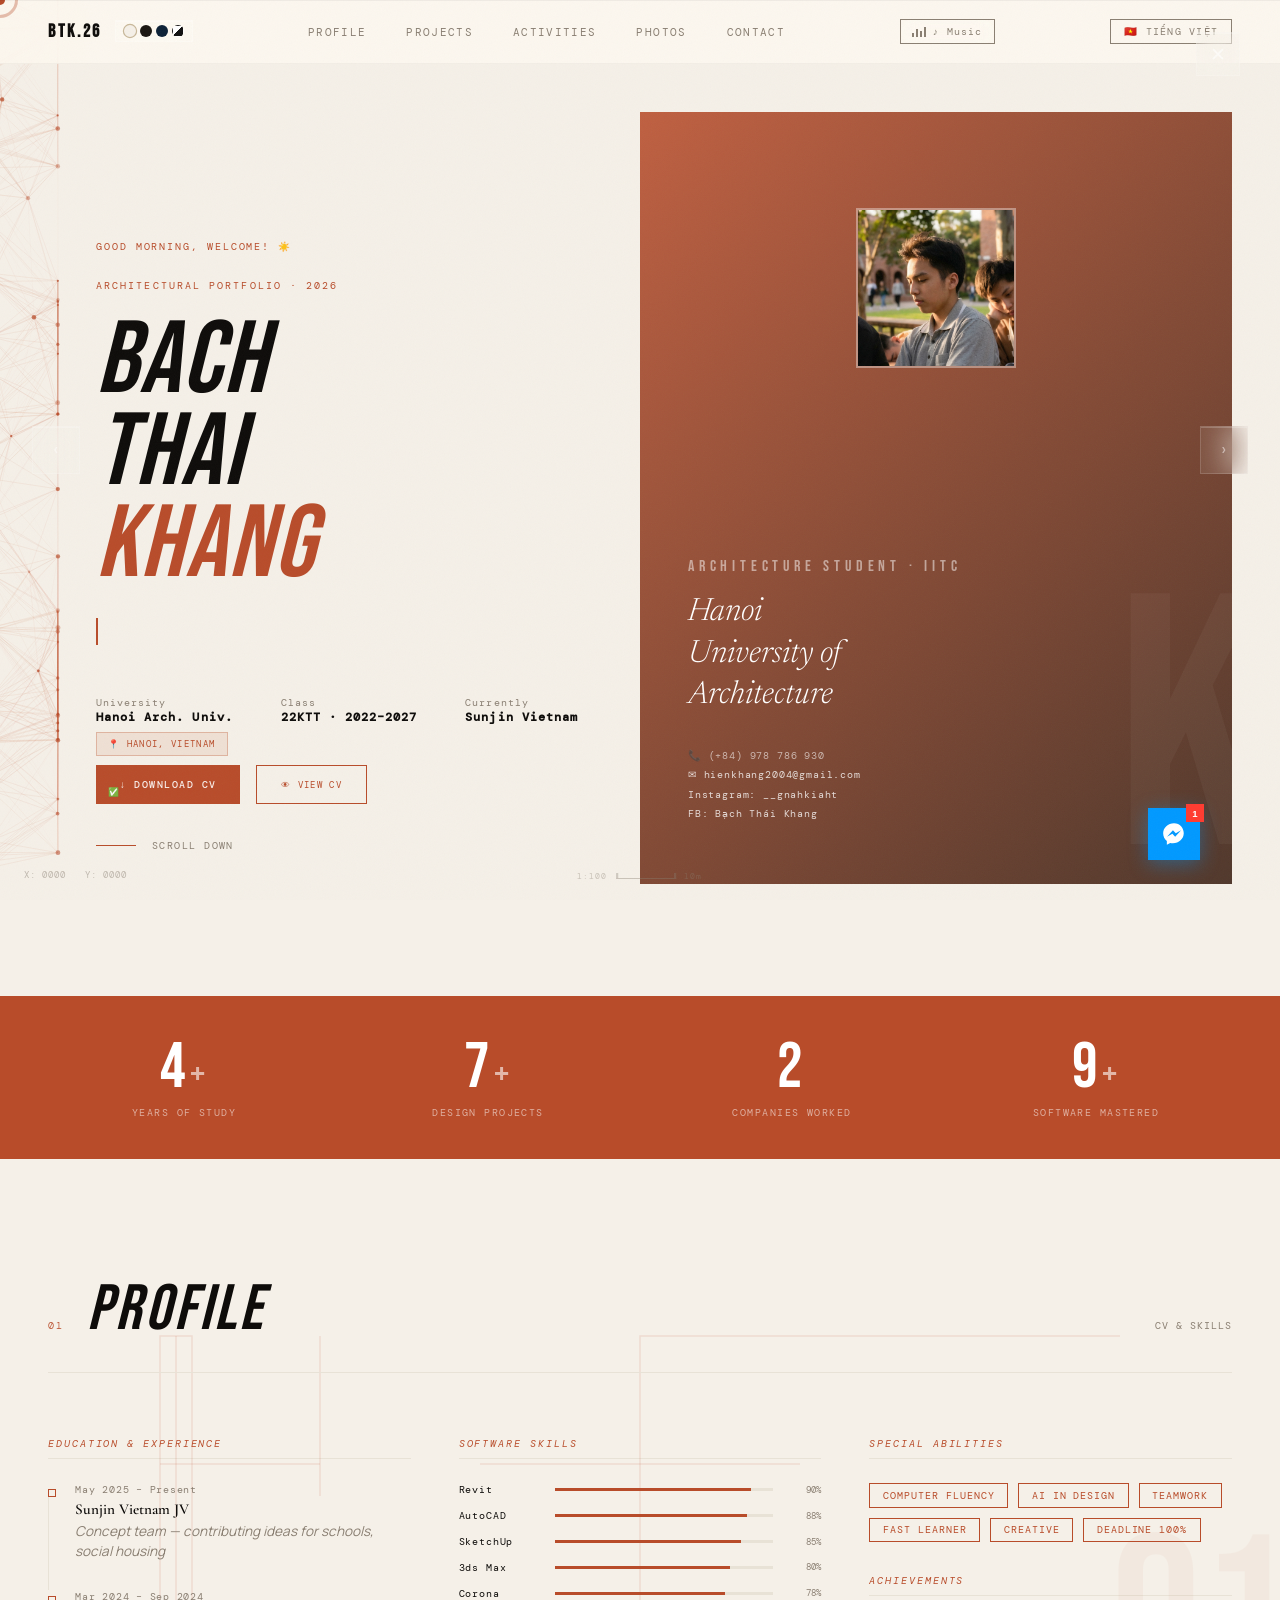
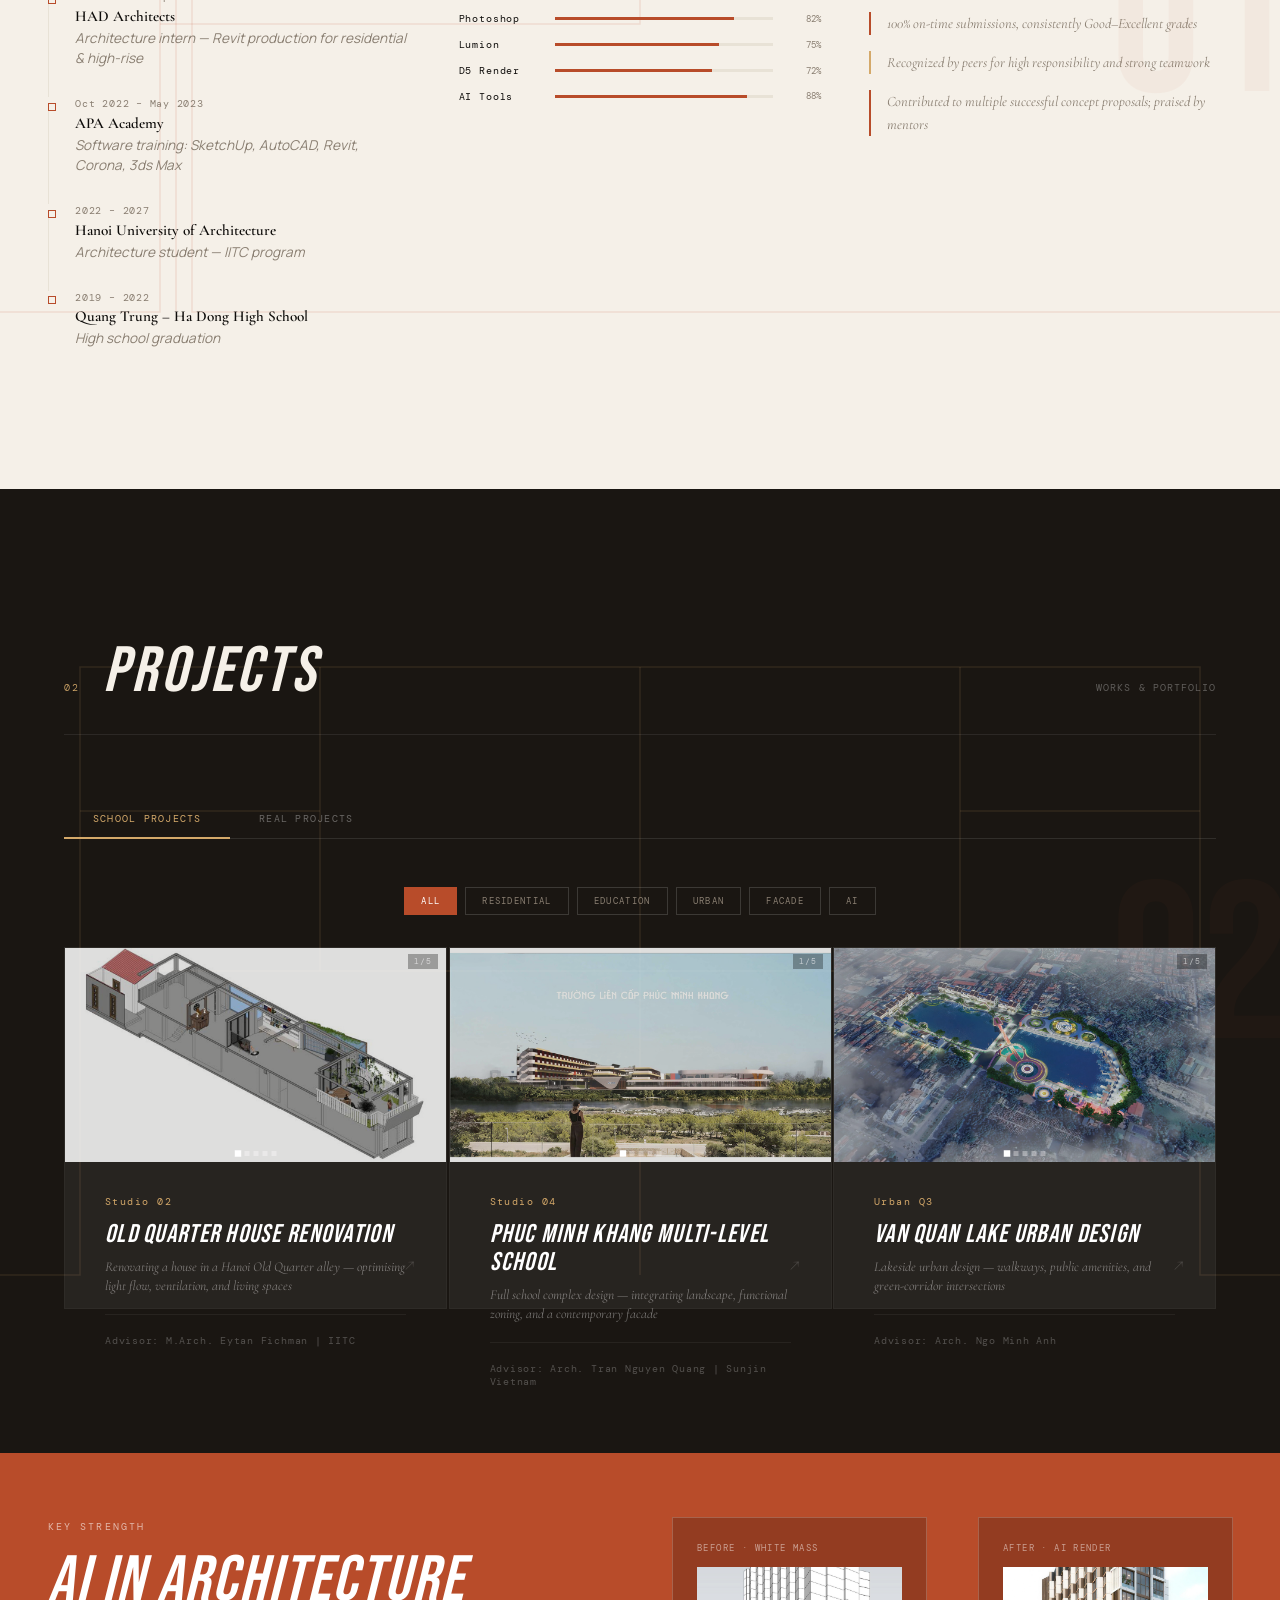
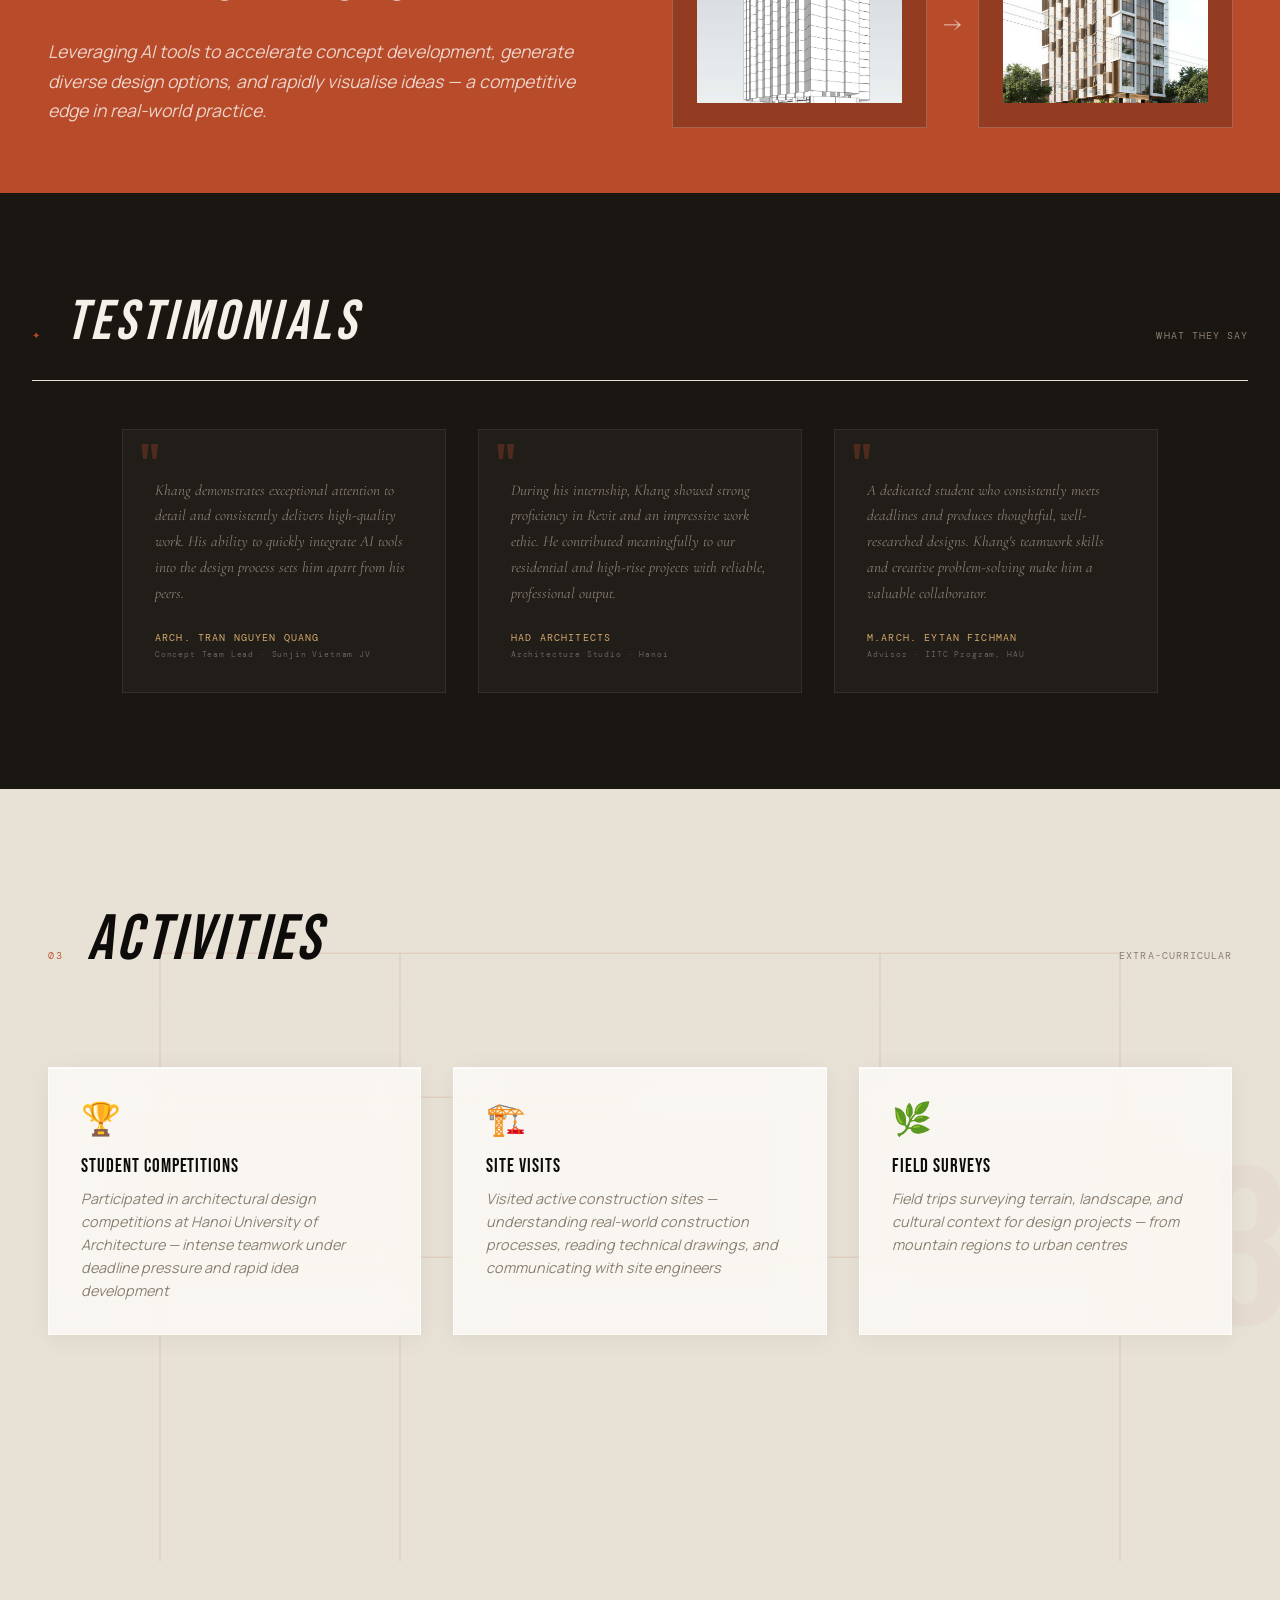
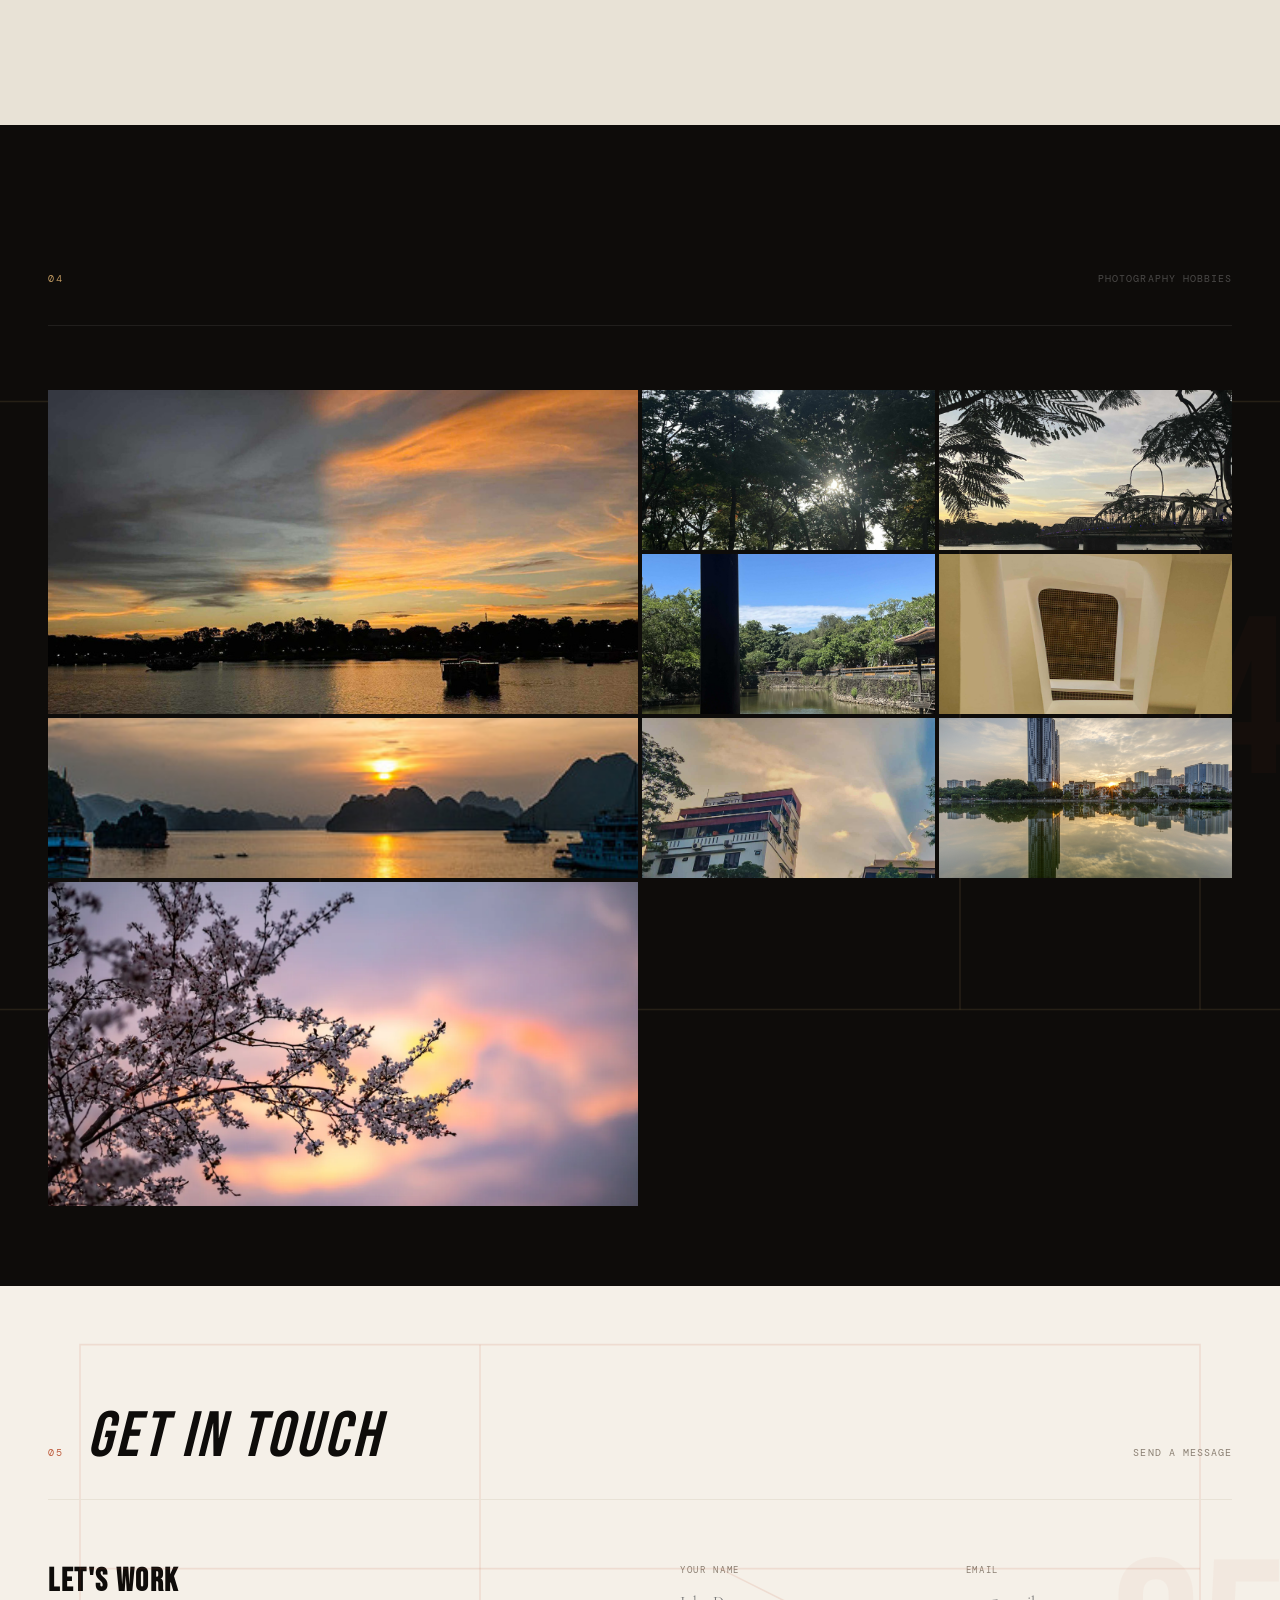
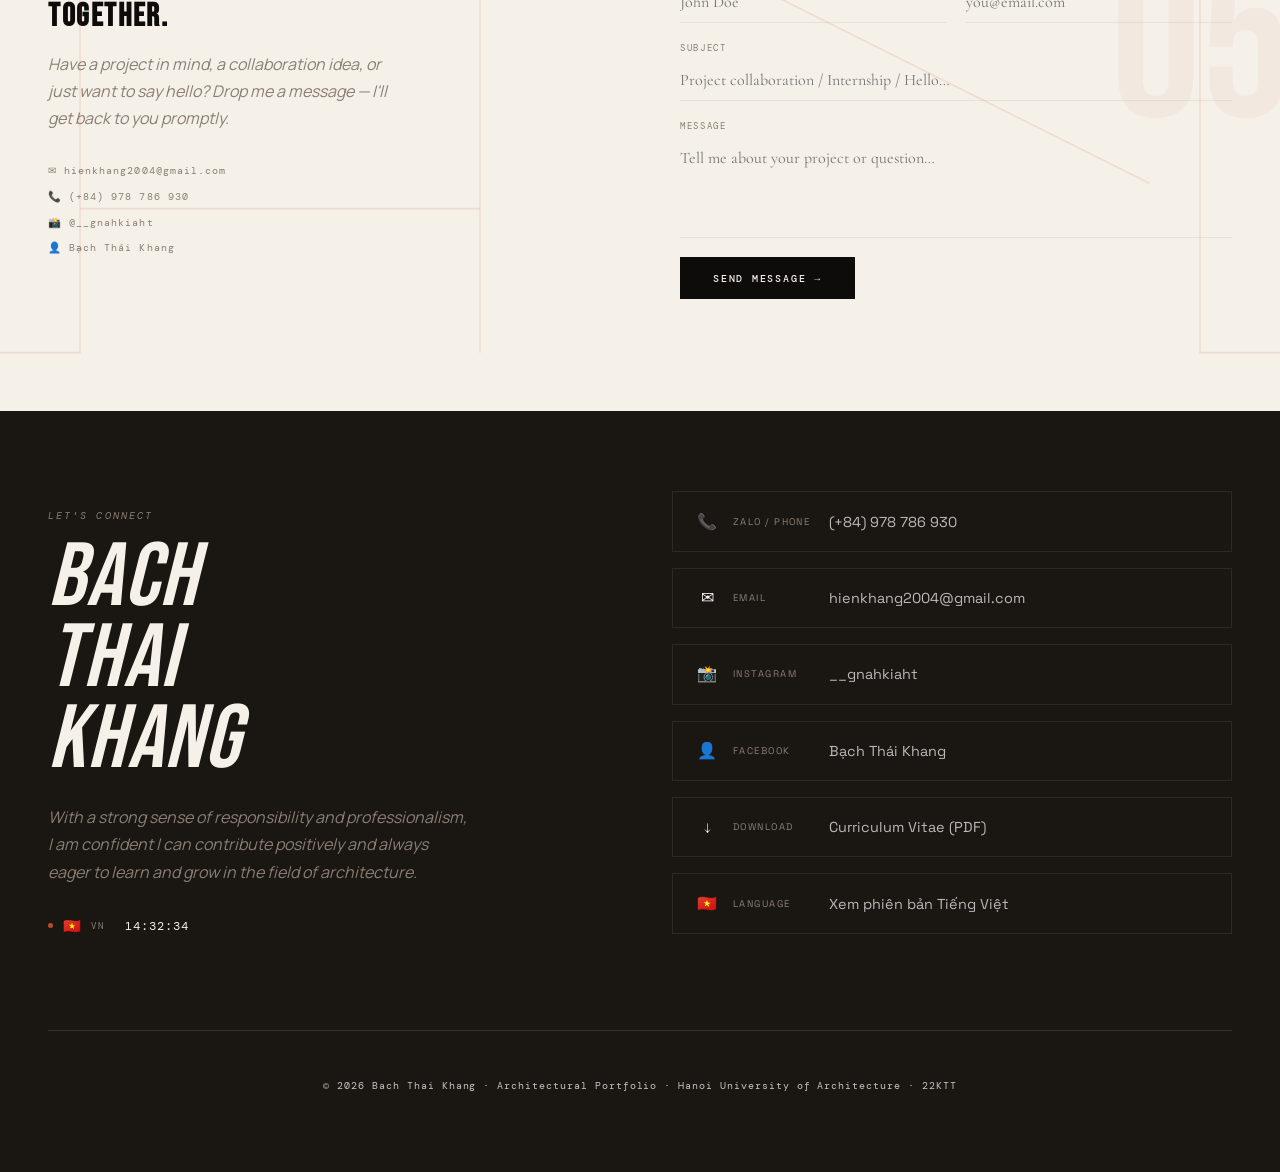
==== commit da3aa22c: "Add files via upload" ====
--- a/index.html
+++ b/index.html
@@ -3,6 +3,22 @@
 <head>
 <meta charset="UTF-8">
 <meta name="viewport" content="width=device-width, initial-scale=1.0">
+<script src="https://accounts.google.com/gsi/client" async defer></script>
+<script>
+function handleGoogleSignIn(response) {
+  try {
+    const payload = JSON.parse(atob(response.credential.split('.')[1]));
+    const name = payload.given_name || payload.name || '';
+    if (name) {
+      localStorage.setItem('btk-visitor-name', name);
+      localStorage.setItem('btk-visitor-photo', payload.picture || '');
+      const wrapper = document.getElementById('gsi-wrapper');
+      if (wrapper) wrapper.style.display = 'none';
+      if (typeof updateGreetingWithName === 'function') updateGreetingWithName(name);
+    }
+  } catch(e) { console.warn('[GIS] Error:', e); }
+}
+</script>
 <title>Bach Thai Khang — Architectural Portfolio 2026</title>
 <meta name="description" content="Bach Thai Khang — Architecture student at Hanoi University of Architecture (IITC). Portfolio featuring school projects, real-world design work, and urban planning.">
 <meta name="keywords" content="Bach Thai Khang, architecture portfolio, Hanoi University of Architecture, IITC, architectural design, Sunjin Vietnam">
@@ -927,6 +943,21 @@
   <canvas id="particle-canvas"></canvas>
   <div class="hero-left">
     <div id="time-greeting"></div>
+    <div id="gsi-wrapper" style="margin-bottom:0.8rem;display:none;">
+      <div id="g_id_onload"
+        data-client_id="179742915108-61pjg03gi2qdrqcn78p31hu9r5akuatm.apps.googleusercontent.com"
+        data-callback="handleGoogleSignIn"
+        data-auto_prompt="false">
+      </div>
+      <div class="g_id_signin"
+        data-type="standard"
+        data-size="small"
+        data-theme="outline"
+        data-text="sign_in_with"
+        data-shape="rectangular"
+        data-logo_alignment="left">
+      </div>
+    </div>
     <div class="hero-label">Architectural Portfolio · 2026</div>
     <h1 class="hero-name" data-text="BACH&#10;THAI&#10;KHANG">BACH<br>THAI<br><span>KHANG</span></h1>
     <p class="hero-tagline typewriter-wrap"><span class="typewriter-text" id="typewriterText"></span></p>
@@ -2241,16 +2272,34 @@
     });
   }
 
-  // 10. TIME-BASED GREETING
+  // 10. TIME-BASED GREETING with Google Sign-In
   const greetEl = document.getElementById('time-greeting');
-  if (greetEl) {
+  const gsiWrapper = document.getElementById('gsi-wrapper');
+  const savedVisitorName = localStorage.getItem('btk-visitor-name');
+
+  window.updateGreetingWithName = function(name) {
+    if (!greetEl) return;
+    const h = new Date().getHours();
+    let g;
+    if (h >= 5 && h < 12) g = 'Good morning, ' + name + '! ☀️';
+    else if (h >= 12 && h < 17) g = 'Good afternoon, ' + name + '! 🌤';
+    else if (h >= 17 && h < 21) g = 'Good evening, ' + name + '! 🌅';
+    else g = 'Still up, ' + name + '? 🌙';
+    greetEl.textContent = g;
+    if (gsiWrapper) gsiWrapper.style.display = 'none';
+  };
+
+  if (savedVisitorName) {
+    window.updateGreetingWithName(savedVisitorName);
+  } else if (greetEl) {
     const h = new Date().getHours();
     let greet;
-    if (h >= 5  && h < 12) greet = 'Good morning, Khang ☀️';
-    else if (h >= 12 && h < 17) greet = 'Good afternoon, Khang 🌤';
-    else if (h >= 17 && h < 21) greet = 'Good evening, Khang 🌅';
-    else greet = 'Still working, Khang? 🌙';
+    if (h >= 5  && h < 12) greet = 'Good morning, welcome! ☀️';
+    else if (h >= 12 && h < 17) greet = 'Good afternoon, welcome! 🌤';
+    else if (h >= 17 && h < 21) greet = 'Good evening, welcome! 🌅';
+    else greet = 'Burning the midnight oil too? 🌙';
     greetEl.textContent = greet;
+    if (gsiWrapper) gsiWrapper.style.display = '';
   }
 
 
--- a/design-upgrade.css
+++ b/design-upgrade.css
@@ -723,3 +723,19 @@
     padding: 2rem 1.5rem;
   }
 }
+
+/* ══════════════════════════════════════
+   26. GOOGLE SIGN-IN
+   ══════════════════════════════════════ */
+#gsi-wrapper {
+  margin-bottom: 0.8rem;
+}
+
+#time-greeting {
+  font-family: 'Space Grotesk', sans-serif;
+  font-size: 0.65rem;
+  letter-spacing: 0.15em;
+  text-transform: uppercase;
+  color: var(--rust);
+  margin-bottom: 0.5rem;
+}
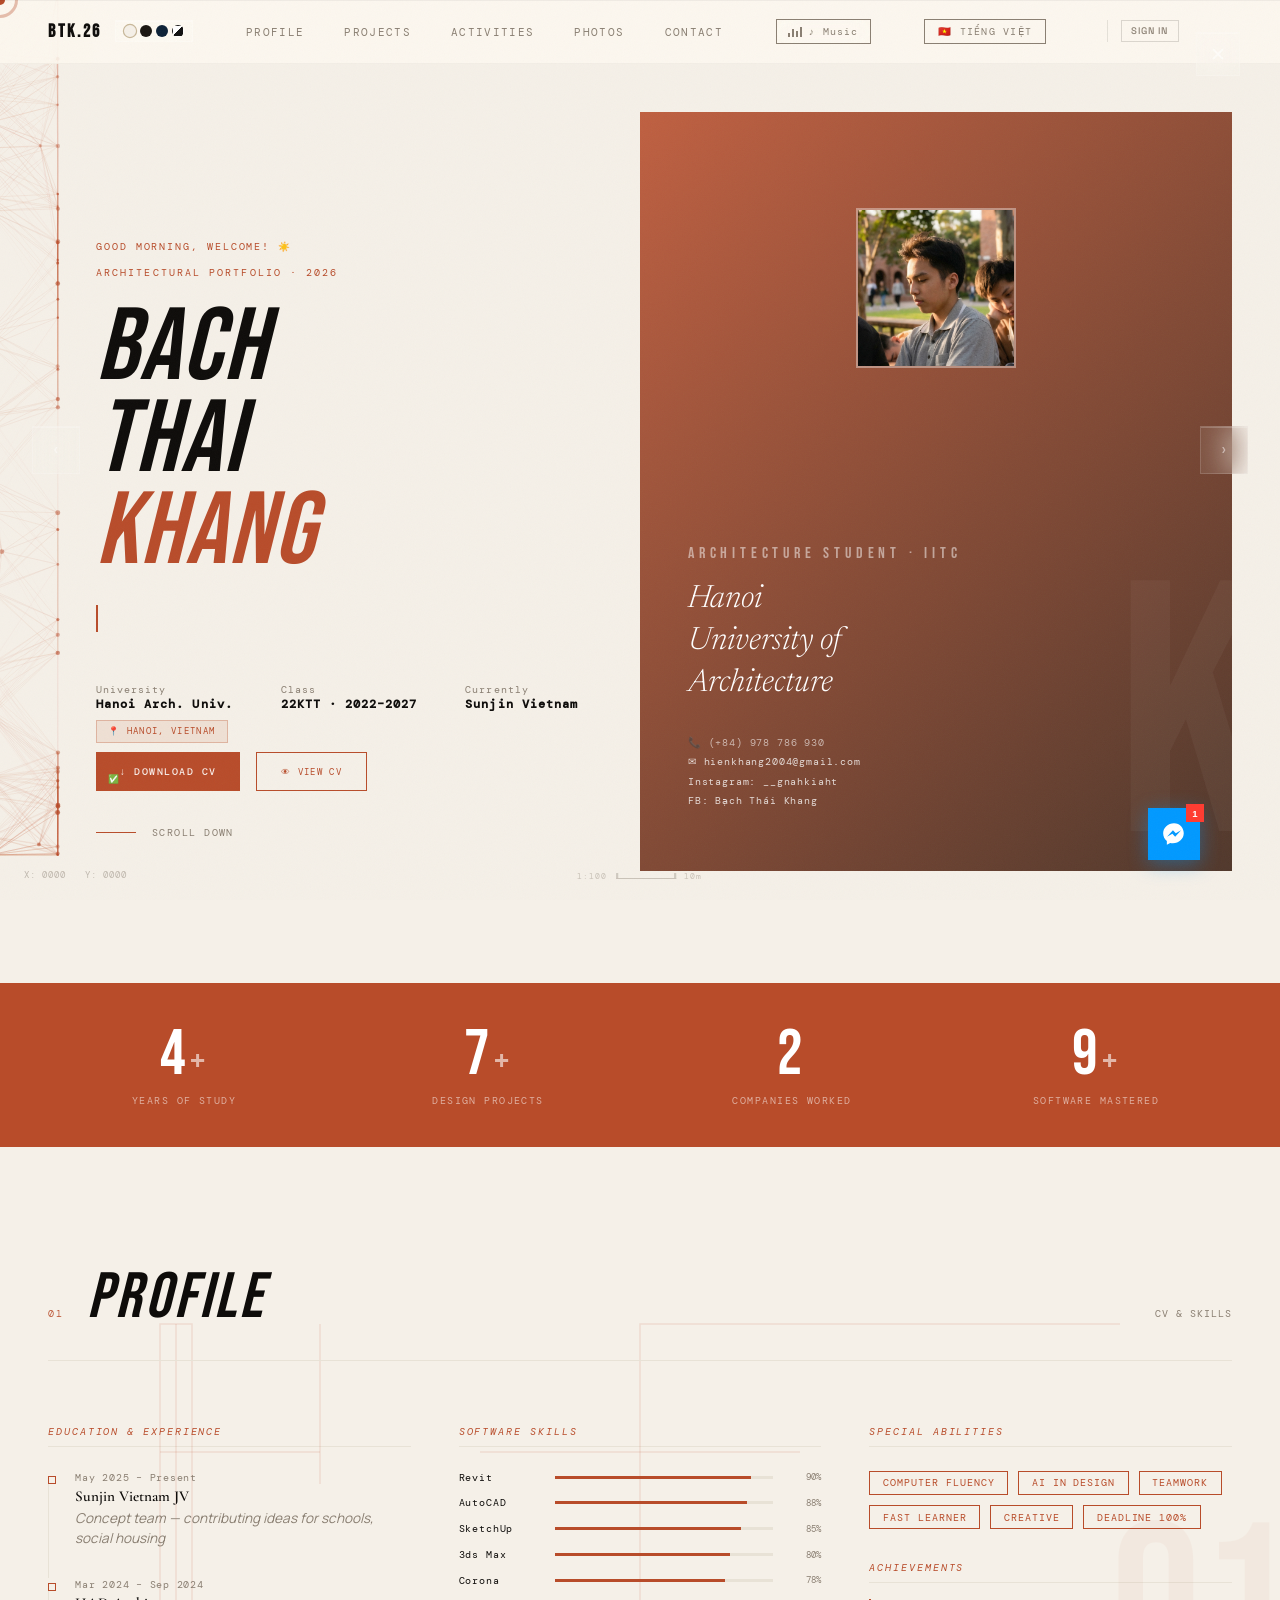
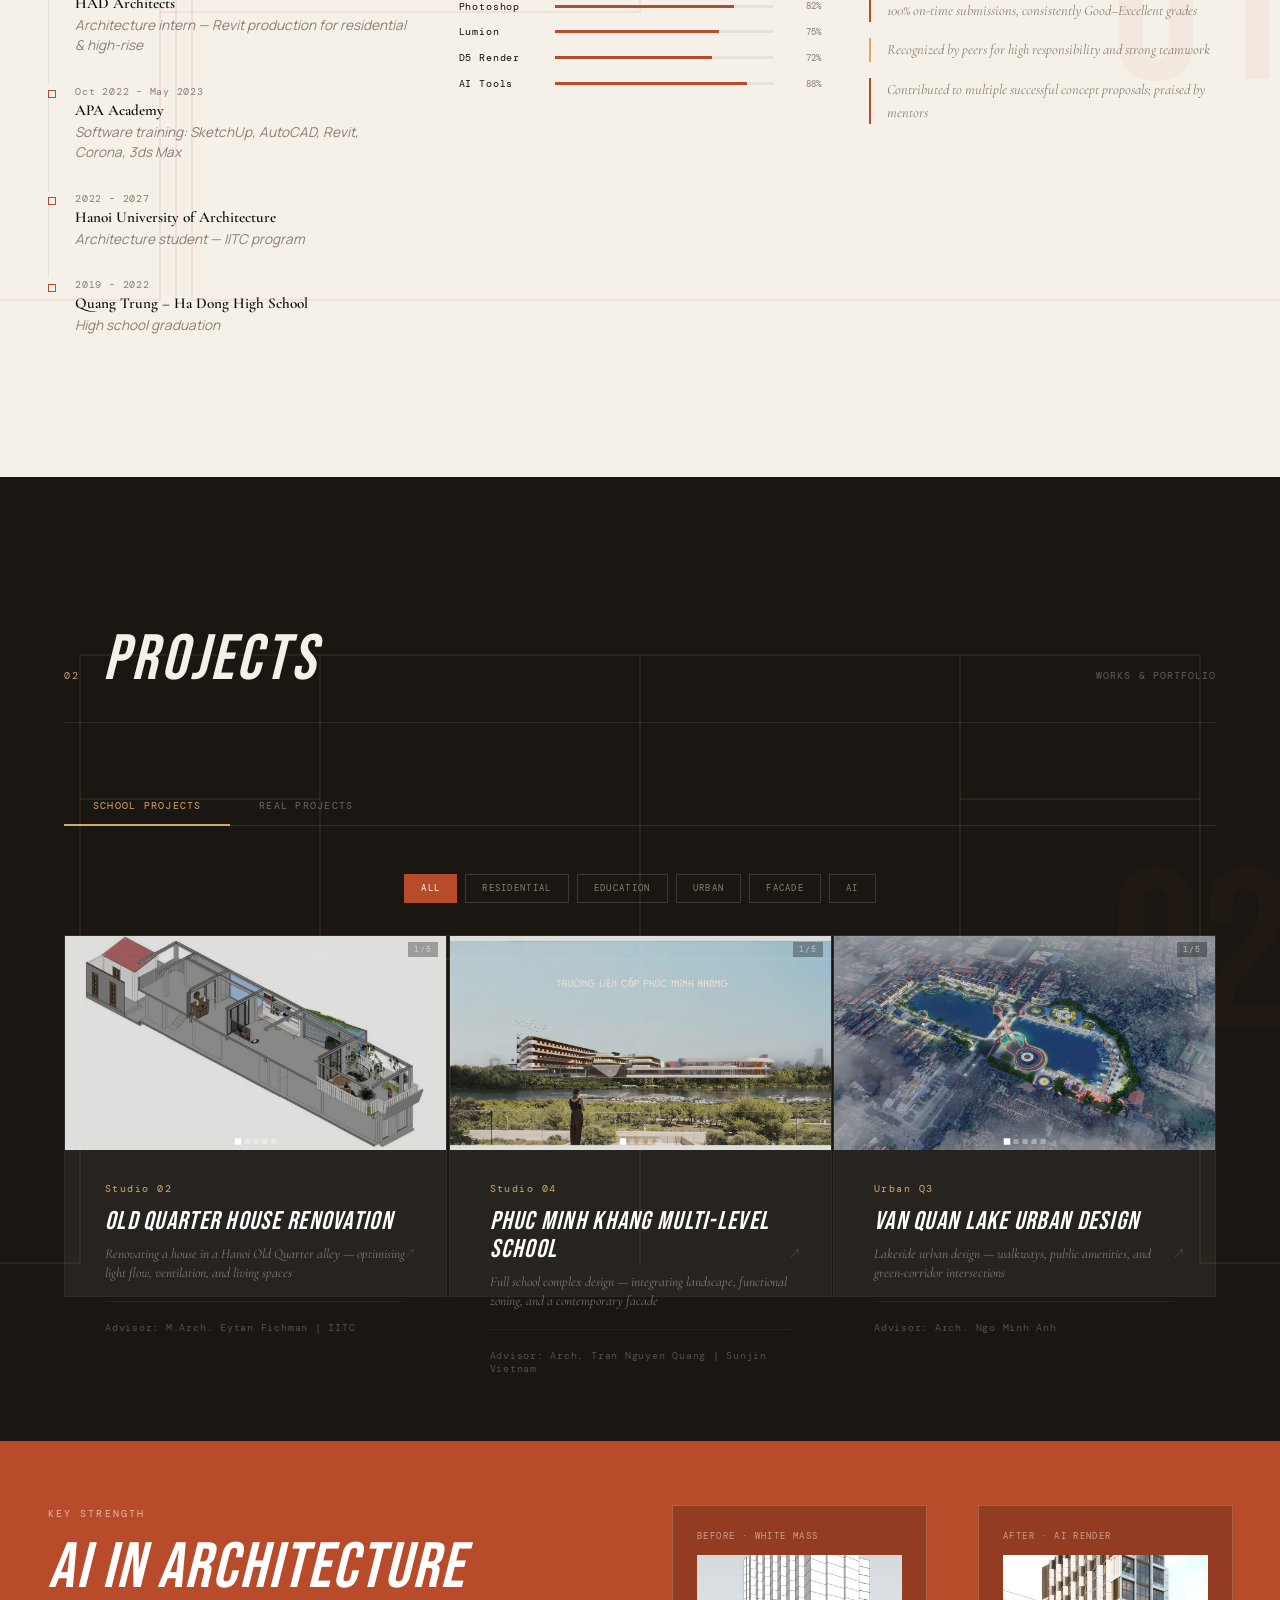
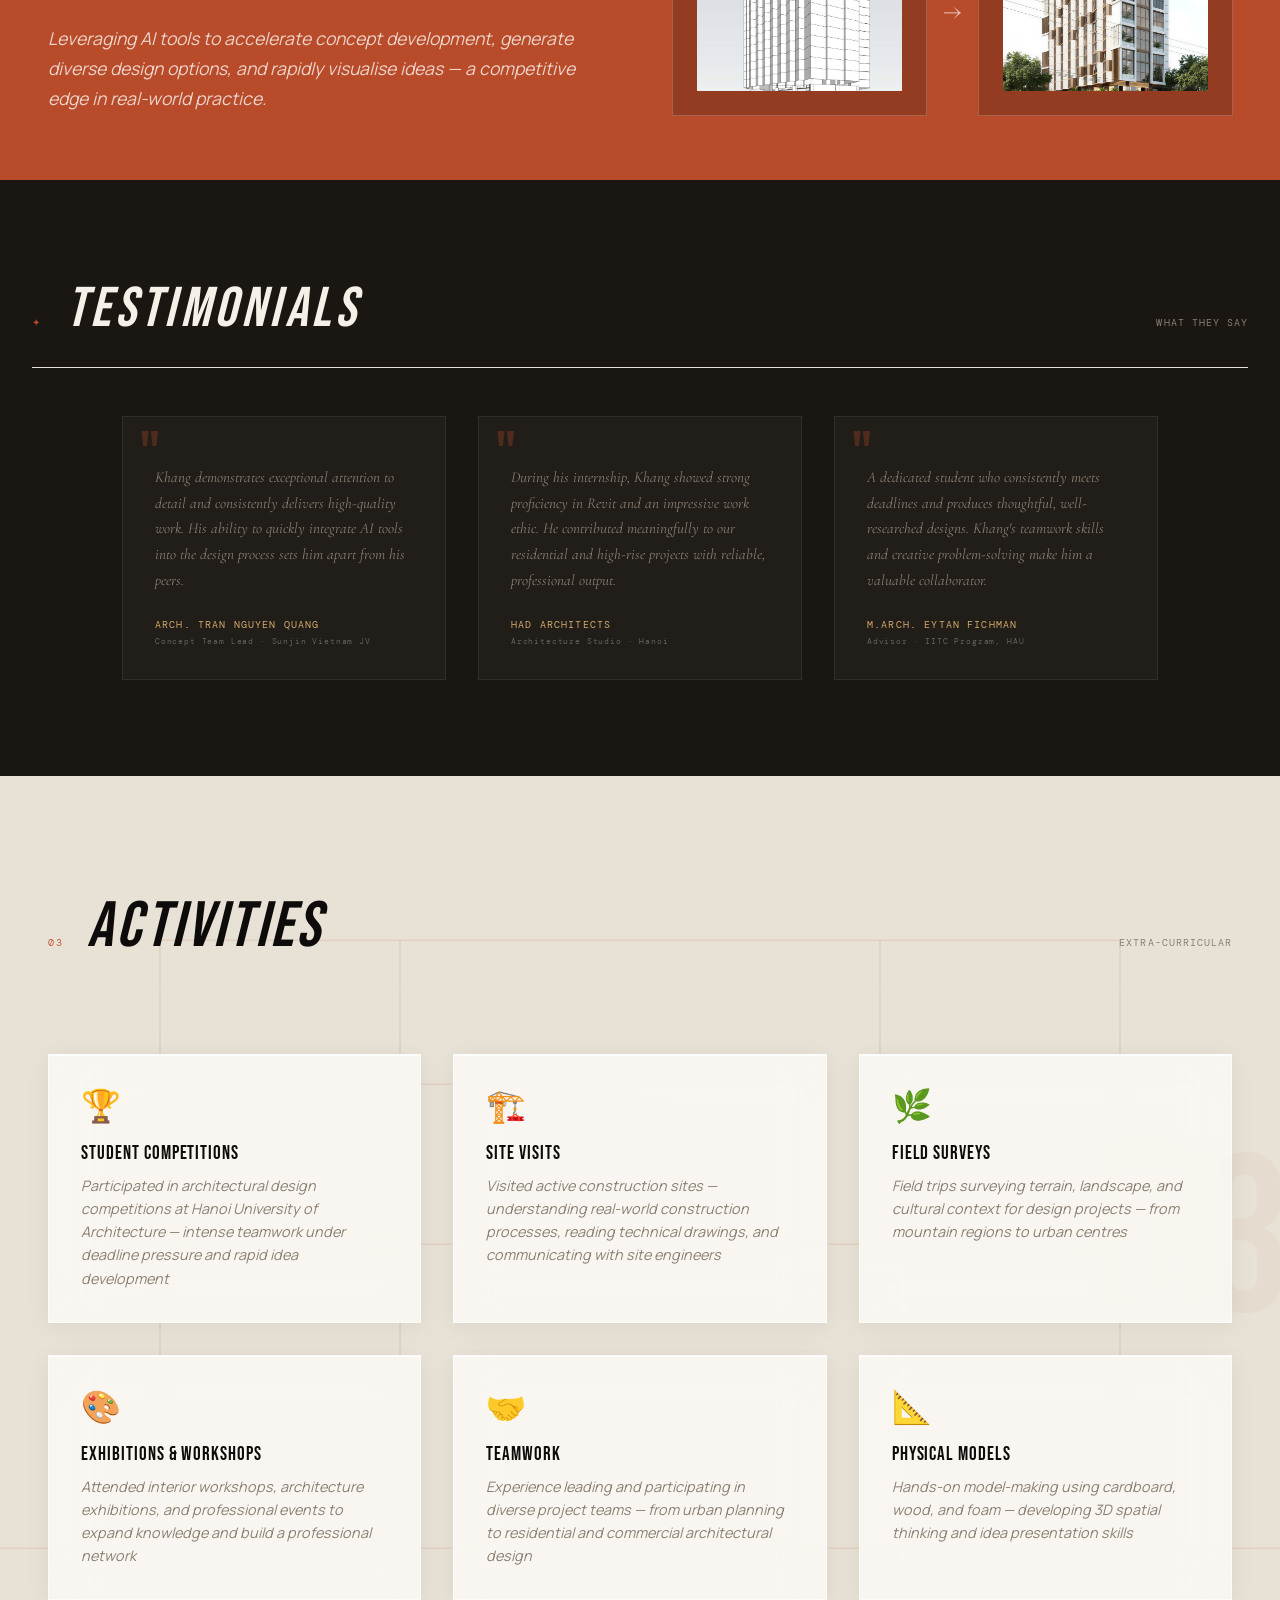
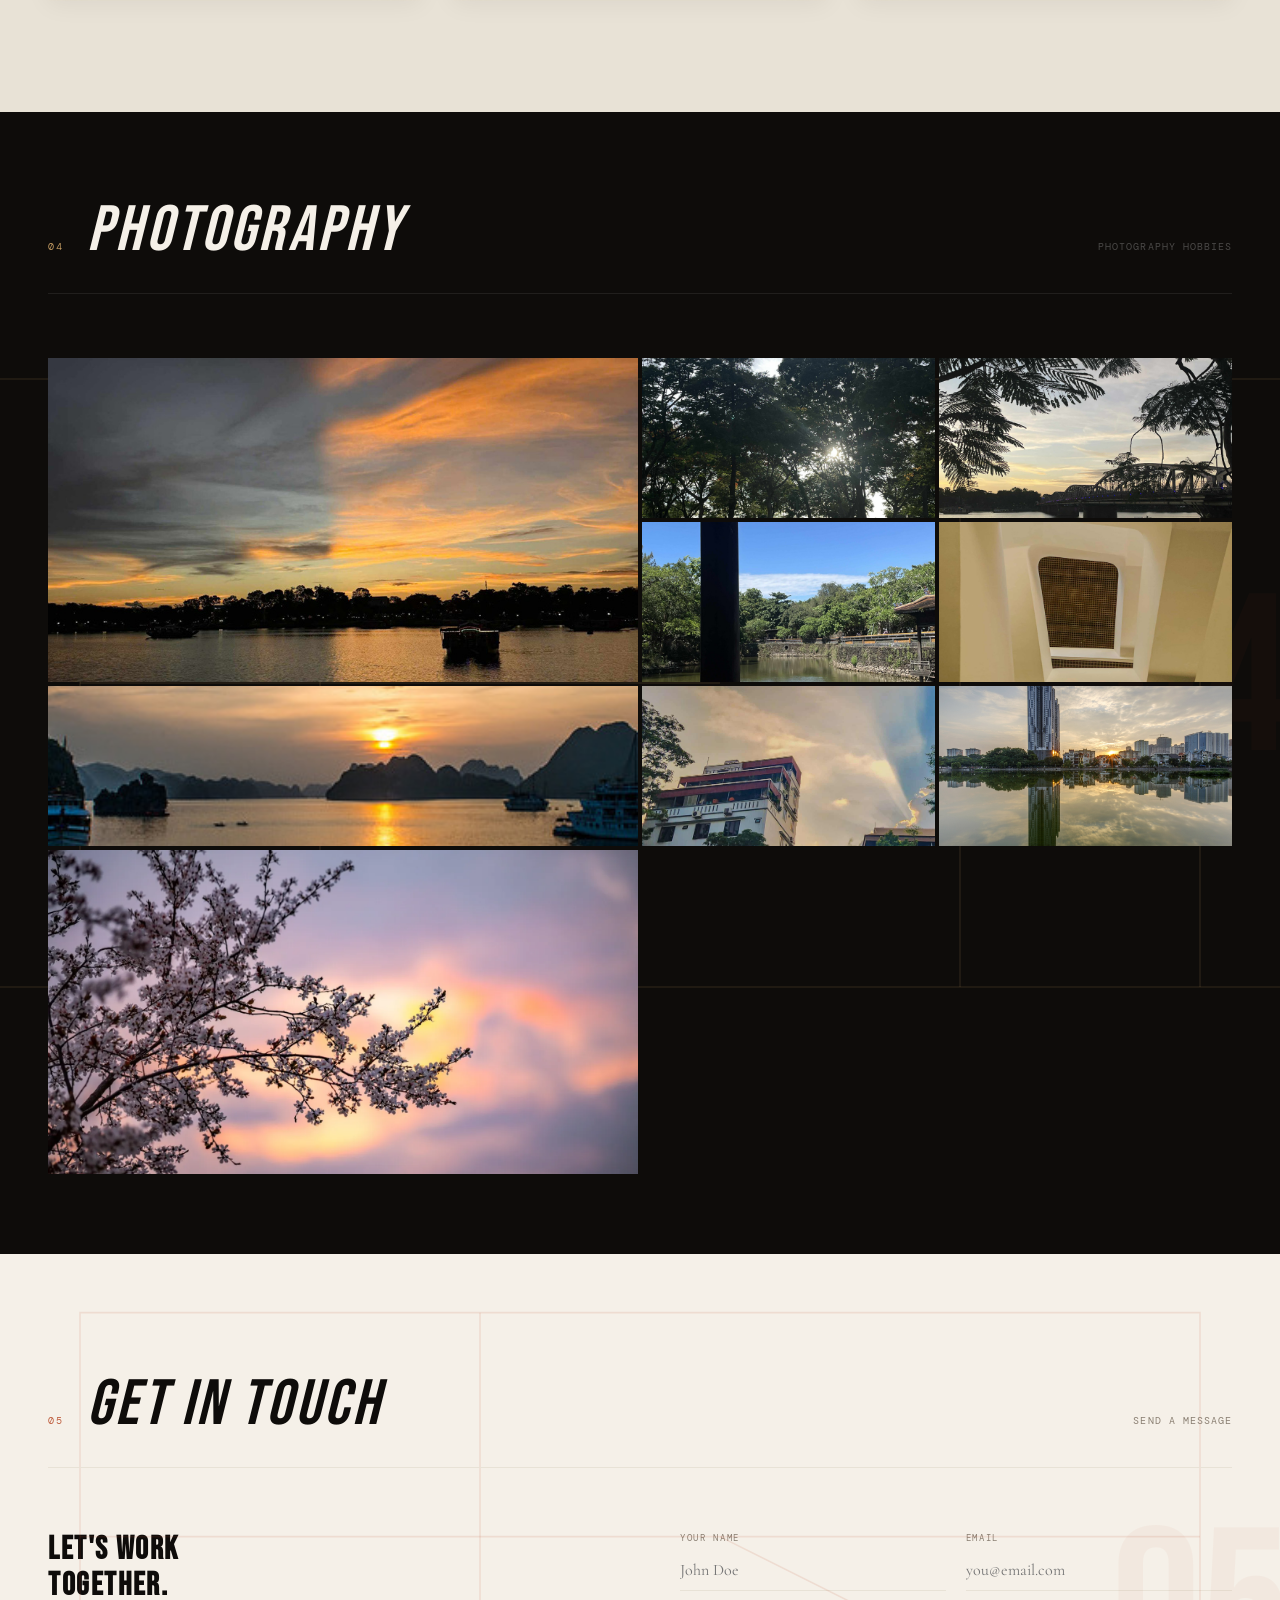
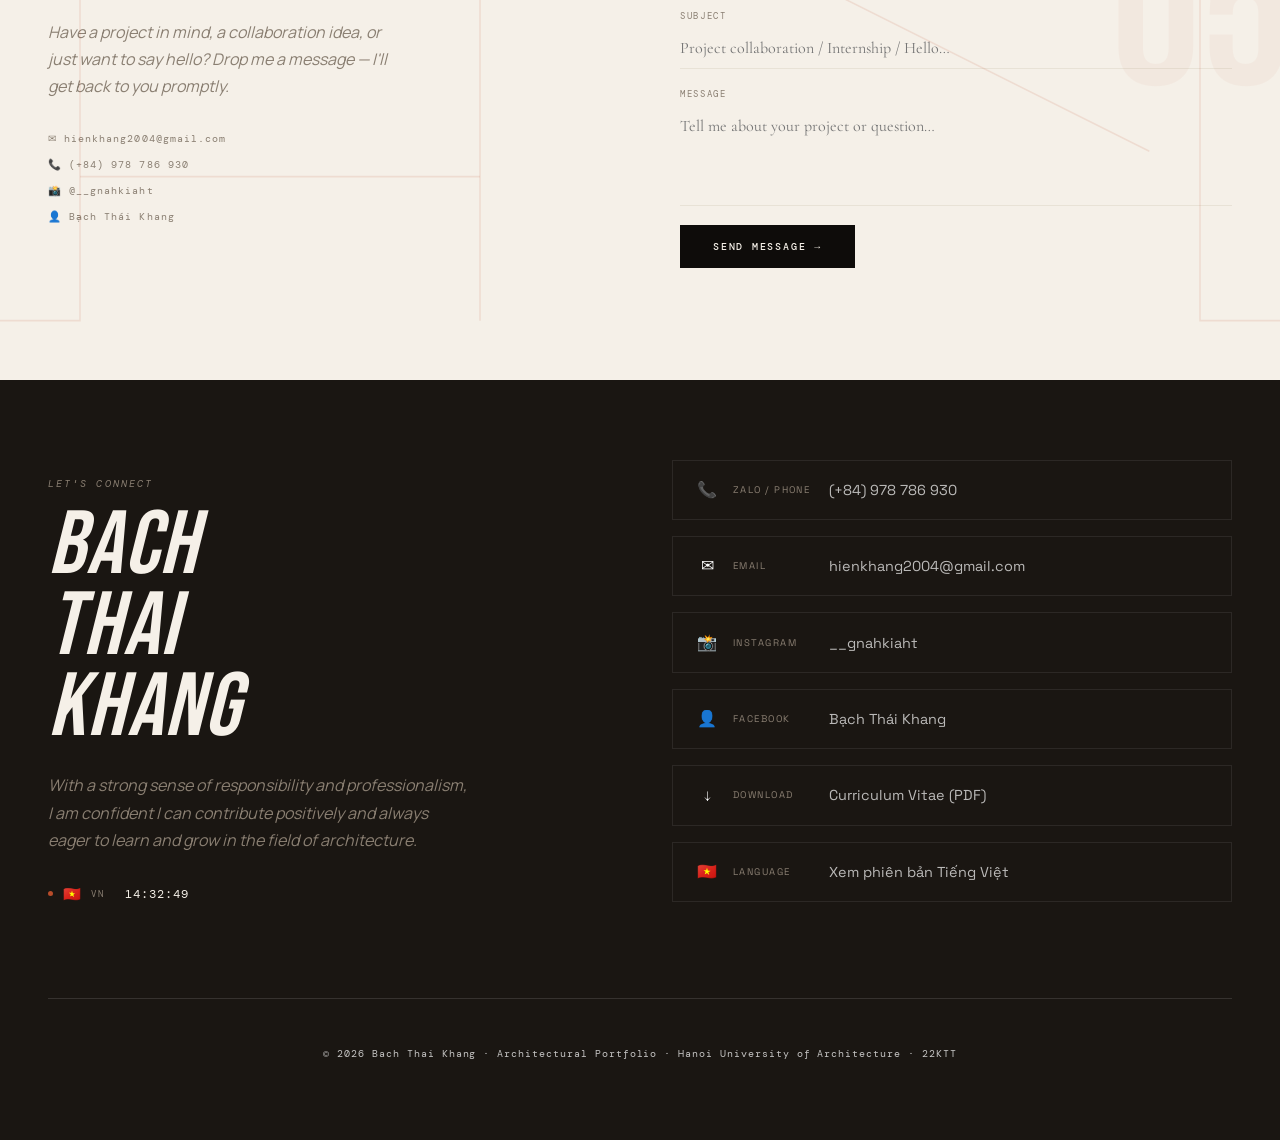
==== commit af44ffd9: "Add files via upload" ====
--- a/index.html
+++ b/index.html
@@ -12,12 +12,51 @@
     if (name) {
       localStorage.setItem('btk-visitor-name', name);
       localStorage.setItem('btk-visitor-photo', payload.picture || '');
-      const wrapper = document.getElementById('gsi-wrapper');
-      if (wrapper) wrapper.style.display = 'none';
+      updateNavSignIn(name);
       if (typeof updateGreetingWithName === 'function') updateGreetingWithName(name);
     }
   } catch(e) { console.warn('[GIS] Error:', e); }
 }
+function updateNavSignIn(name) {
+  const nameEl = document.getElementById('gsi-visitor-name');
+  const signInBtn = document.getElementById('gsi-signin-btn');
+  const signOutBtn = document.getElementById('gsi-signout-btn');
+  if (name) {
+    if (nameEl) { nameEl.textContent = name; nameEl.style.display = ''; }
+    if (signInBtn) signInBtn.style.display = 'none';
+    if (signOutBtn) signOutBtn.style.display = '';
+  } else {
+    if (nameEl) nameEl.style.display = 'none';
+    if (signInBtn) signInBtn.style.display = '';
+    if (signOutBtn) signOutBtn.style.display = 'none';
+  }
+}
+function triggerGoogleSignIn() {
+  const hiddenBtn = document.querySelector('#gsi-hidden-btn .g_id_signin div[role="button"]');
+  if (hiddenBtn) hiddenBtn.click();
+  else {
+    const iframe = document.querySelector('#gsi-hidden-btn iframe');
+    if (iframe) iframe.click();
+    else google.accounts.id.prompt();
+  }
+}
+function signOutVisitor() {
+  localStorage.removeItem('btk-visitor-name');
+  localStorage.removeItem('btk-visitor-photo');
+  updateNavSignIn(null);
+  const greetEl = document.getElementById('time-greeting');
+  if (greetEl) {
+    const h = new Date().getHours();
+    if (h >= 5 && h < 12) greetEl.textContent = 'Good morning, welcome!';
+    else if (h >= 12 && h < 17) greetEl.textContent = 'Good afternoon, welcome!';
+    else if (h >= 17 && h < 21) greetEl.textContent = 'Good evening, welcome!';
+    else greetEl.textContent = 'Burning the midnight oil too?';
+  }
+}
+document.addEventListener('DOMContentLoaded', function() {
+  var n = localStorage.getItem('btk-visitor-name');
+  updateNavSignIn(n);
+});
 </script>
 <title>Bach Thai Khang — Architectural Portfolio 2026</title>
 <meta name="description" content="Bach Thai Khang — Architecture student at Hanoi University of Architecture (IITC). Portfolio featuring school projects, real-world design work, and urban planning.">
@@ -936,6 +975,26 @@
   </ul>
   <button class="music-btn" id="musicBtn" onclick="toggleMusic()"><div class="music-bars"><div class="music-bar"></div><div class="music-bar"></div><div class="music-bar"></div><div class="music-bar"></div></div>♪ Music</button>
   <a class="nav-lang" href="./index-vi.html">🇻🇳 Tiếng Việt</a>
+  <div id="gsi-nav" class="gsi-nav">
+    <span id="gsi-visitor-name" class="gsi-visitor-name" style="display:none;"></span>
+    <a id="gsi-signin-btn" class="gsi-signin-btn" href="#" onclick="triggerGoogleSignIn();return false;" style="display:none;">Sign in</a>
+    <a id="gsi-signout-btn" class="gsi-signout-btn" href="#" onclick="signOutVisitor();return false;" style="display:none;" title="Sign out">×</a>
+  </div>
+  <div id="g_id_onload"
+    data-client_id="179742915108-61pjg03gi2qdrqcn78p31hu9r5akuatm.apps.googleusercontent.com"
+    data-callback="handleGoogleSignIn"
+    data-auto_prompt="false">
+  </div>
+  <div id="gsi-hidden-btn" style="display:none;">
+    <div class="g_id_signin"
+      data-type="standard"
+      data-size="large"
+      data-theme="outline"
+      data-text="sign_in_with"
+      data-shape="rectangular"
+      data-logo_alignment="left">
+    </div>
+  </div>
 </nav>
 
 <!-- HERO -->
@@ -943,21 +1002,7 @@
   <canvas id="particle-canvas"></canvas>
   <div class="hero-left">
     <div id="time-greeting"></div>
-    <div id="gsi-wrapper" style="margin-bottom:0.8rem;display:none;">
-      <div id="g_id_onload"
-        data-client_id="179742915108-61pjg03gi2qdrqcn78p31hu9r5akuatm.apps.googleusercontent.com"
-        data-callback="handleGoogleSignIn"
-        data-auto_prompt="false">
-      </div>
-      <div class="g_id_signin"
-        data-type="standard"
-        data-size="small"
-        data-theme="outline"
-        data-text="sign_in_with"
-        data-shape="rectangular"
-        data-logo_alignment="left">
-      </div>
-    </div>
+
     <div class="hero-label">Architectural Portfolio · 2026</div>
     <h1 class="hero-name" data-text="BACH&#10;THAI&#10;KHANG">BACH<br>THAI<br><span>KHANG</span></h1>
     <p class="hero-tagline typewriter-wrap"><span class="typewriter-text" id="typewriterText"></span></p>
--- a/design-upgrade.css
+++ b/design-upgrade.css
@@ -725,10 +725,80 @@
 }
 
 /* ══════════════════════════════════════
-   26. GOOGLE SIGN-IN
-   ══════════════════════════════════════ */
-#gsi-wrapper {
-  margin-bottom: 0.8rem;
+   26. GOOGLE SIGN-IN (Nav)
+   ══════════════════════════════════════ */
+.gsi-nav {
+  display: flex;
+  align-items: center;
+  gap: 0.5rem;
+  margin-left: 0.5rem;
+  padding-left: 0.8rem;
+  border-left: 1px solid rgba(29, 28, 23, 0.1);
+}
+
+nav.nav-dark .gsi-nav {
+  border-left-color: rgba(255, 255, 255, 0.1);
+}
+
+.gsi-visitor-name {
+  font-family: 'Space Grotesk', sans-serif;
+  font-size: 0.62rem;
+  font-weight: 500;
+  letter-spacing: 0.08em;
+  text-transform: uppercase;
+  color: var(--rust);
+  white-space: nowrap;
+}
+
+nav.nav-dark .gsi-visitor-name {
+  color: var(--warm);
+}
+
+.gsi-signin-btn {
+  font-family: 'Space Grotesk', sans-serif;
+  font-size: 0.6rem;
+  font-weight: 500;
+  letter-spacing: 0.1em;
+  text-transform: uppercase;
+  color: var(--muted);
+  text-decoration: none;
+  padding: 0.25rem 0.6rem;
+  border: 1px solid rgba(29, 28, 23, 0.15);
+  transition: all 0.2s ease;
+  cursor: pointer;
+  white-space: nowrap;
+}
+
+.gsi-signin-btn:hover {
+  color: var(--rust);
+  border-color: var(--rust);
+}
+
+nav.nav-dark .gsi-signin-btn {
+  color: rgba(255, 255, 255, 0.5);
+  border-color: rgba(255, 255, 255, 0.15);
+}
+
+nav.nav-dark .gsi-signin-btn:hover {
+  color: white;
+  border-color: white;
+}
+
+.gsi-signout-btn {
+  font-family: 'Space Grotesk', sans-serif;
+  font-size: 0.85rem;
+  font-weight: 300;
+  color: var(--muted);
+  text-decoration: none;
+  opacity: 0.5;
+  transition: opacity 0.2s ease;
+  cursor: pointer;
+  line-height: 1;
+}
+
+.gsi-signout-btn:hover {
+  opacity: 1;
+  color: var(--rust);
 }
 
 #time-greeting {
@@ -739,3 +809,10 @@
   color: var(--rust);
   margin-bottom: 0.5rem;
 }
+
+/* Hide GSI nav on mobile */
+@media (max-width: 768px) {
+  .gsi-nav {
+    display: none;
+  }
+}
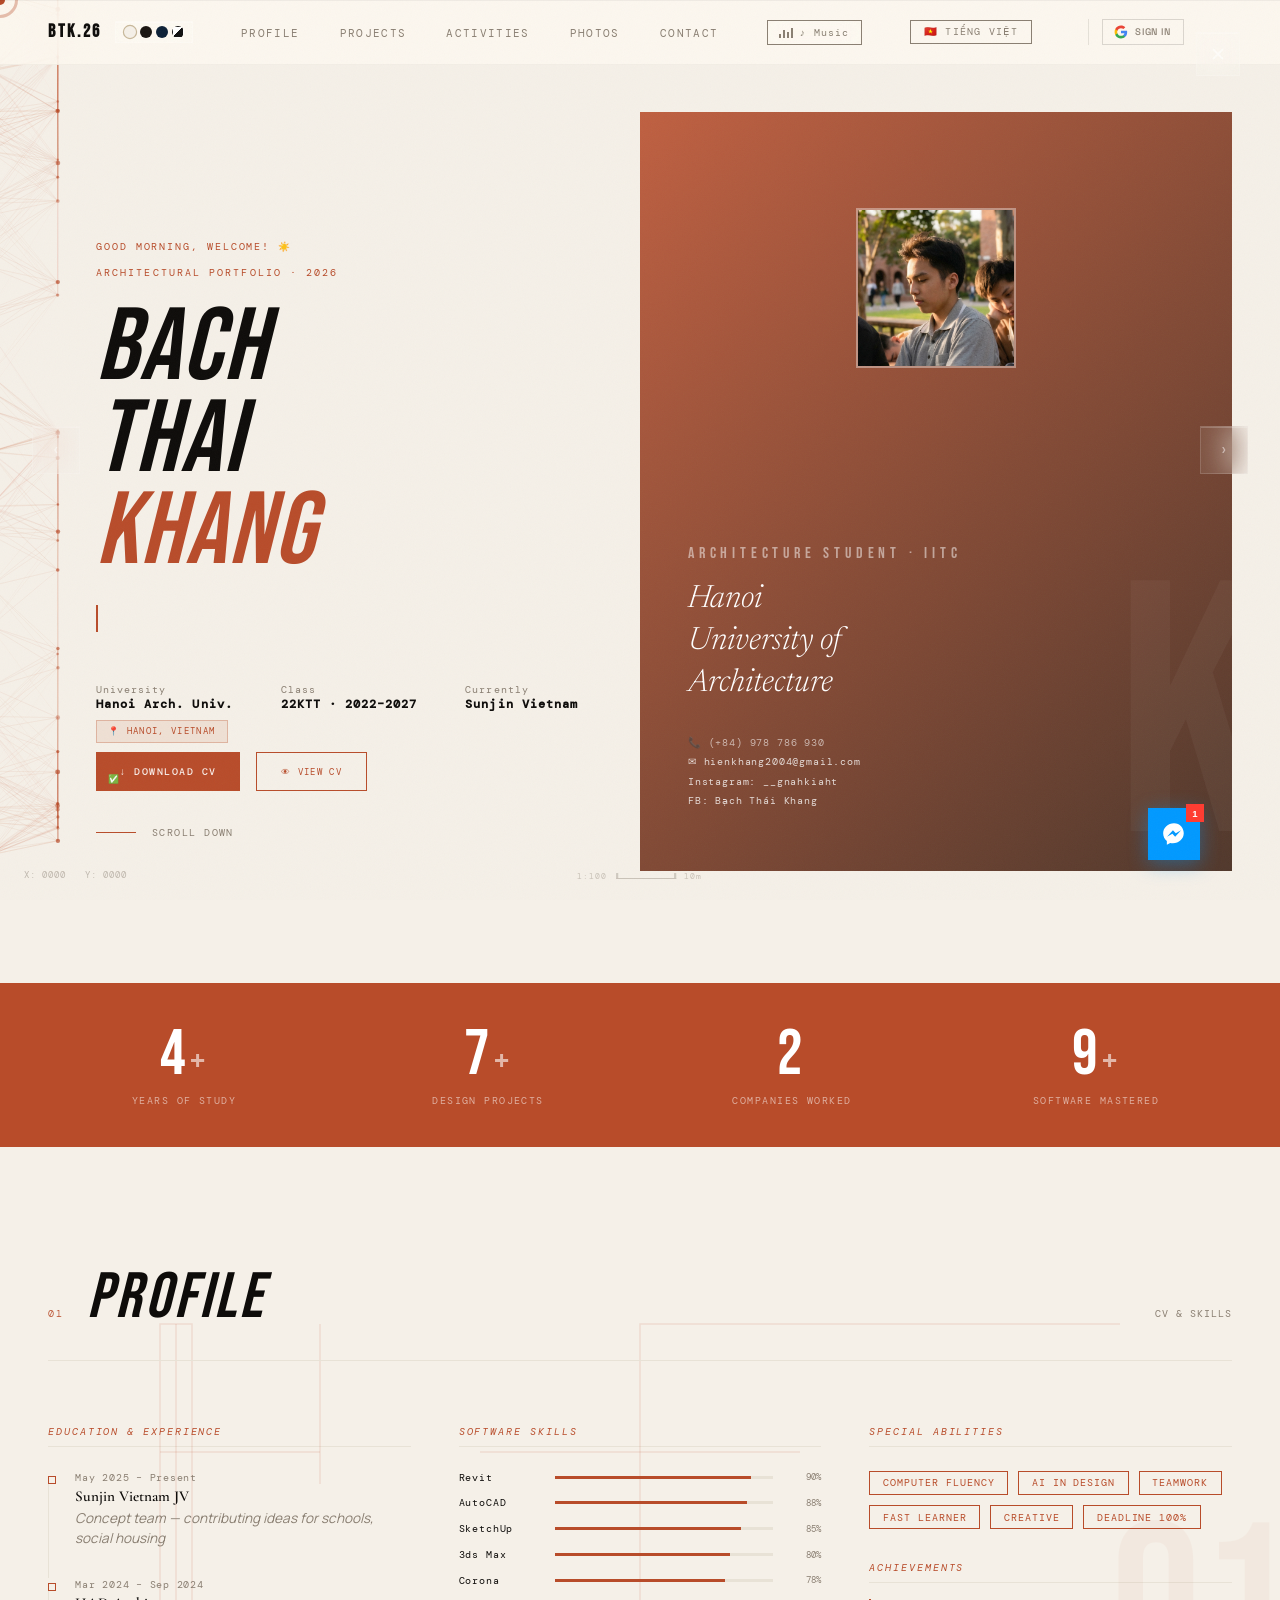
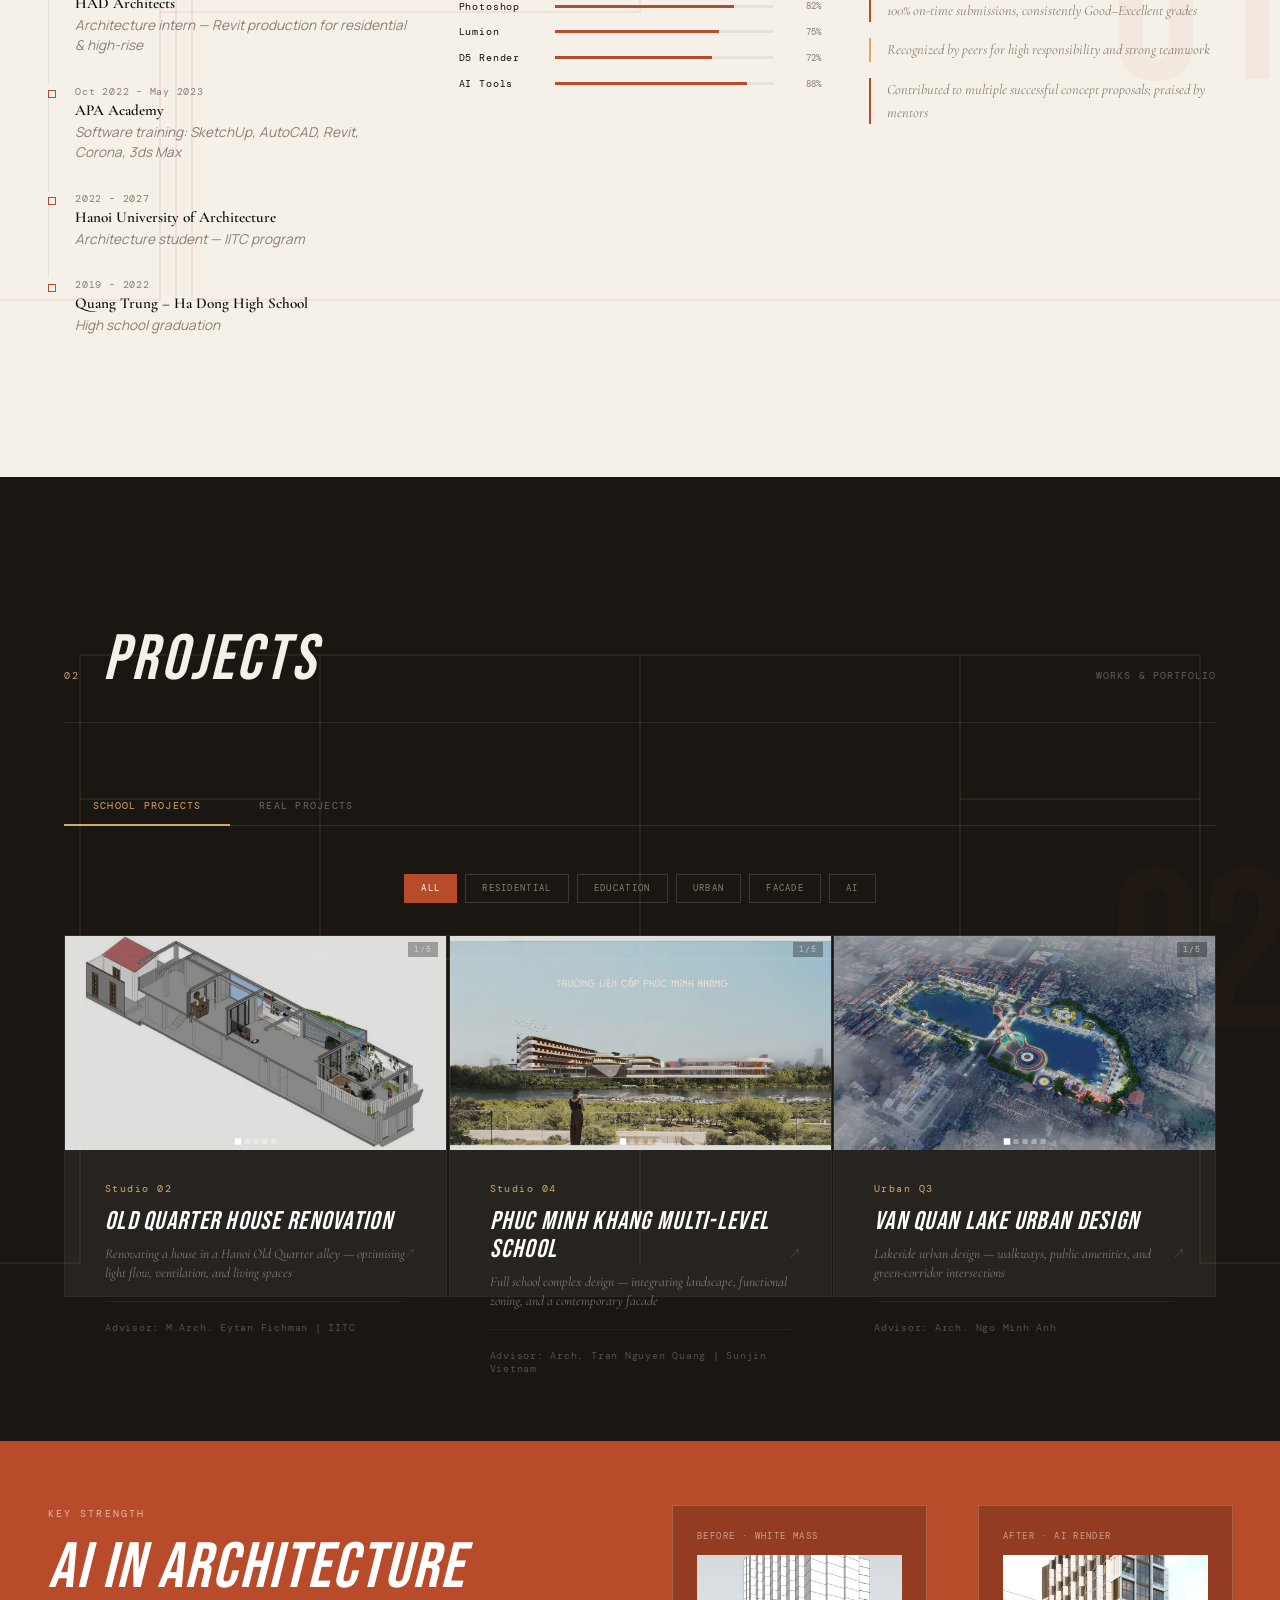
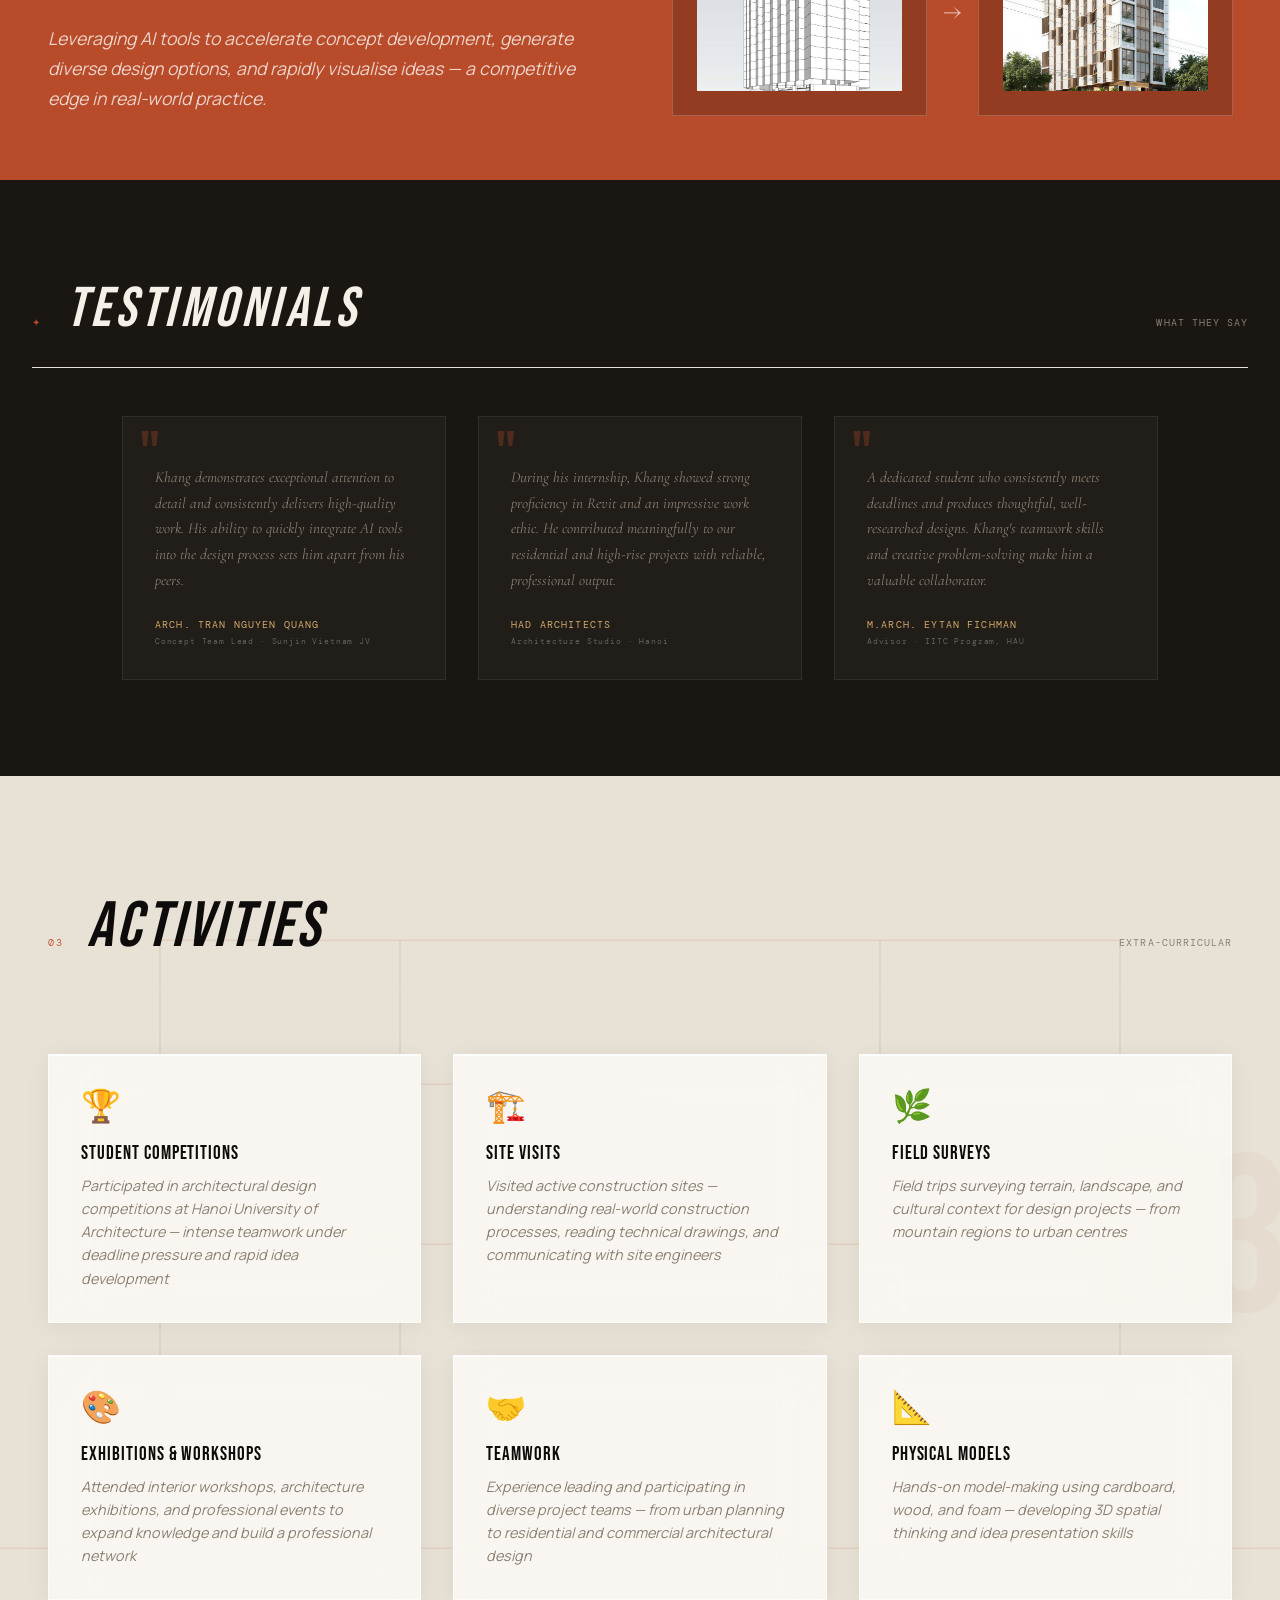
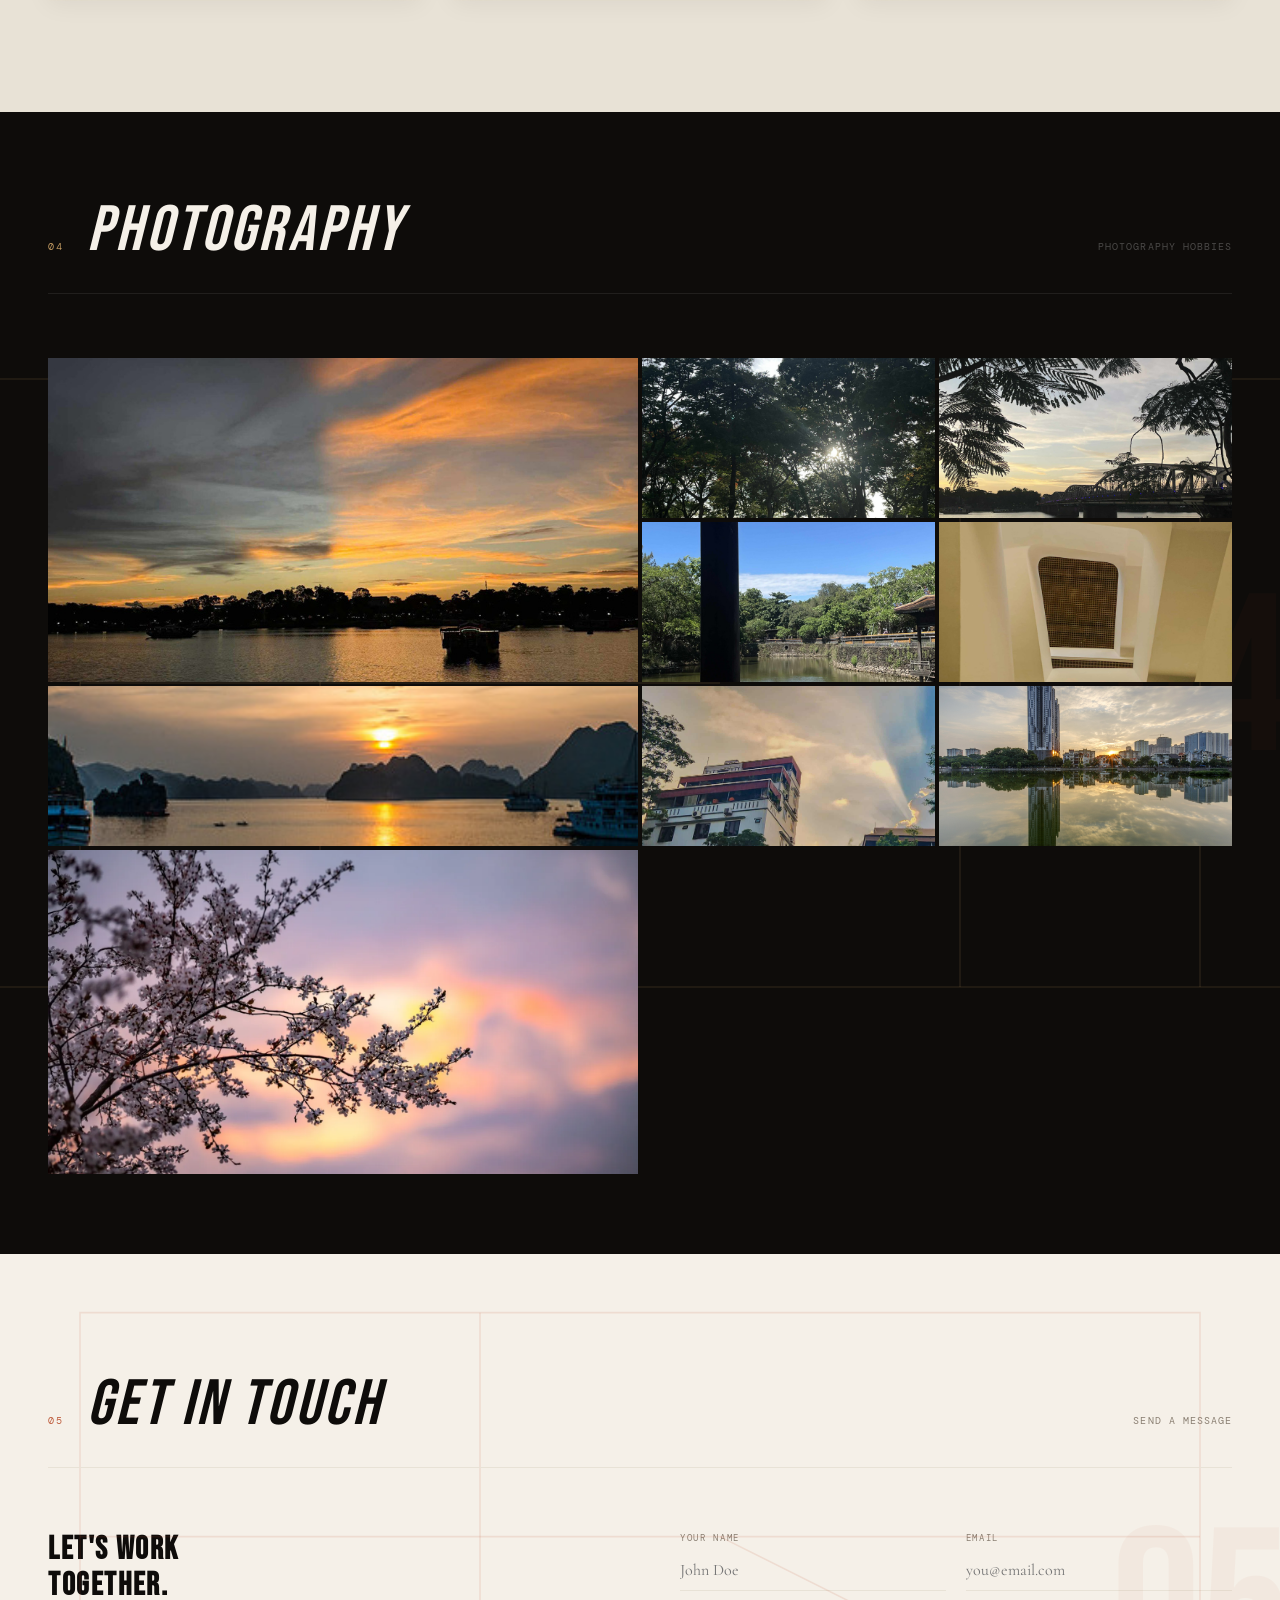
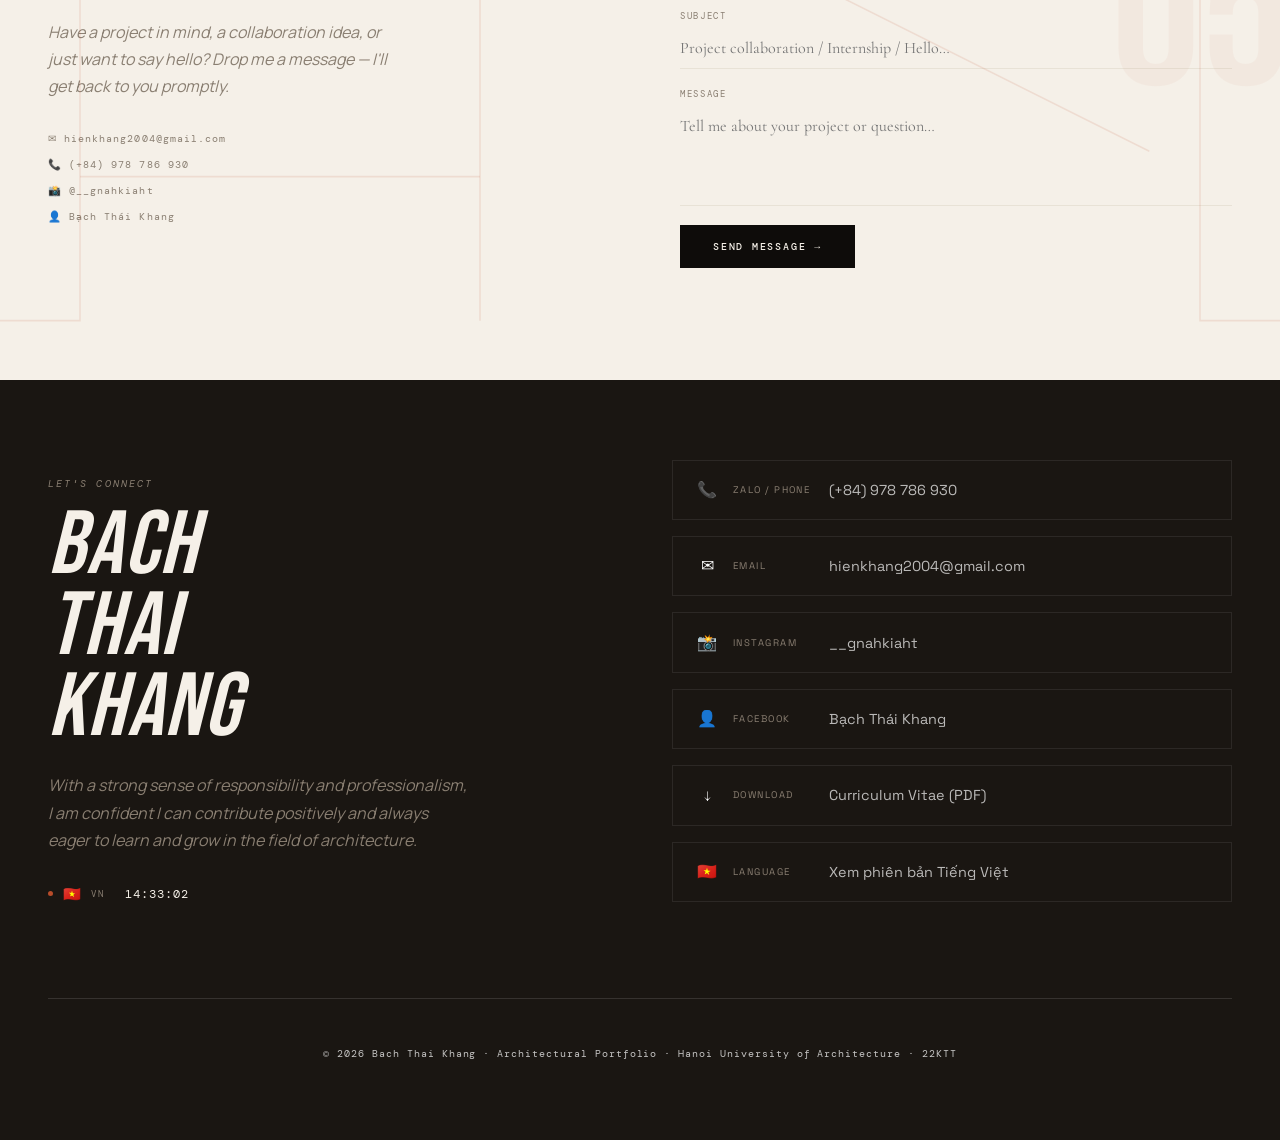
==== commit b3715373: "Add files via upload" ====
--- a/index.html
+++ b/index.html
@@ -977,7 +977,7 @@
   <a class="nav-lang" href="./index-vi.html">🇻🇳 Tiếng Việt</a>
   <div id="gsi-nav" class="gsi-nav">
     <span id="gsi-visitor-name" class="gsi-visitor-name" style="display:none;"></span>
-    <a id="gsi-signin-btn" class="gsi-signin-btn" href="#" onclick="triggerGoogleSignIn();return false;" style="display:none;">Sign in</a>
+    <a id="gsi-signin-btn" class="gsi-signin-btn" href="#" onclick="triggerGoogleSignIn();return false;" style="display:none;"><svg class="gsi-google-icon" viewBox="0 0 24 24" width="14" height="14"><path d="M22.56 12.25c0-.78-.07-1.53-.2-2.25H12v4.26h5.92a5.06 5.06 0 0 1-2.2 3.32v2.77h3.57c2.08-1.92 3.27-4.74 3.27-8.1z" fill="#4285F4"/><path d="M12 23c2.97 0 5.46-.98 7.28-2.66l-3.57-2.77c-.98.66-2.23 1.06-3.71 1.06-2.86 0-5.29-1.93-6.16-4.53H2.18v2.84C3.99 20.53 7.7 23 12 23z" fill="#34A853"/><path d="M5.84 14.09c-.22-.66-.35-1.36-.35-2.09s.13-1.43.35-2.09V7.07H2.18C1.43 8.55 1 10.22 1 12s.43 3.45 1.18 4.93l2.85-2.22.81-.62z" fill="#FBBC05"/><path d="M12 5.38c1.62 0 3.06.56 4.21 1.64l3.15-3.15C17.45 2.09 14.97 1 12 1 7.7 1 3.99 3.47 2.18 7.07l3.66 2.84c.87-2.6 3.3-4.53 6.16-4.53z" fill="#EA4335"/></svg> Sign in</a>
     <a id="gsi-signout-btn" class="gsi-signout-btn" href="#" onclick="signOutVisitor();return false;" style="display:none;" title="Sign out">×</a>
   </div>
   <div id="g_id_onload"
--- a/design-upgrade.css
+++ b/design-upgrade.css
@@ -755,6 +755,9 @@
 }
 
 .gsi-signin-btn {
+  display: inline-flex;
+  align-items: center;
+  gap: 0.4rem;
   font-family: 'Space Grotesk', sans-serif;
   font-size: 0.6rem;
   font-weight: 500;
@@ -762,16 +765,27 @@
   text-transform: uppercase;
   color: var(--muted);
   text-decoration: none;
-  padding: 0.25rem 0.6rem;
+  padding: 0.3rem 0.7rem;
   border: 1px solid rgba(29, 28, 23, 0.15);
-  transition: all 0.2s ease;
+  transition: all 0.3s cubic-bezier(0.34, 1.56, 0.64, 1);
   cursor: pointer;
   white-space: nowrap;
+}
+
+.gsi-google-icon {
+  flex-shrink: 0;
+  transition: transform 0.3s ease;
 }
 
 .gsi-signin-btn:hover {
   color: var(--rust);
   border-color: var(--rust);
+  transform: translateY(-1px);
+  box-shadow: 0 4px 12px rgba(152, 53, 20, 0.15);
+}
+
+.gsi-signin-btn:hover .gsi-google-icon {
+  transform: scale(1.15);
 }
 
 nav.nav-dark .gsi-signin-btn {
@@ -782,6 +796,7 @@
 nav.nav-dark .gsi-signin-btn:hover {
   color: white;
   border-color: white;
+  box-shadow: 0 4px 12px rgba(255, 255, 255, 0.1);
 }
 
 .gsi-signout-btn {
@@ -790,8 +805,8 @@
   font-weight: 300;
   color: var(--muted);
   text-decoration: none;
-  opacity: 0.5;
-  transition: opacity 0.2s ease;
+  opacity: 0.4;
+  transition: all 0.2s ease;
   cursor: pointer;
   line-height: 1;
 }
@@ -799,6 +814,27 @@
 .gsi-signout-btn:hover {
   opacity: 1;
   color: var(--rust);
+  transform: scale(1.2);
+}
+
+.gsi-visitor-name {
+  font-family: 'Space Grotesk', sans-serif;
+  font-size: 0.62rem;
+  font-weight: 500;
+  letter-spacing: 0.08em;
+  text-transform: uppercase;
+  color: var(--rust);
+  white-space: nowrap;
+  animation: gsiNameFadeIn 0.6s ease forwards;
+}
+
+@keyframes gsiNameFadeIn {
+  from { opacity: 0; transform: translateX(8px); }
+  to { opacity: 1; transform: translateX(0); }
+}
+
+nav.nav-dark .gsi-visitor-name {
+  color: var(--warm);
 }
 
 #time-greeting {
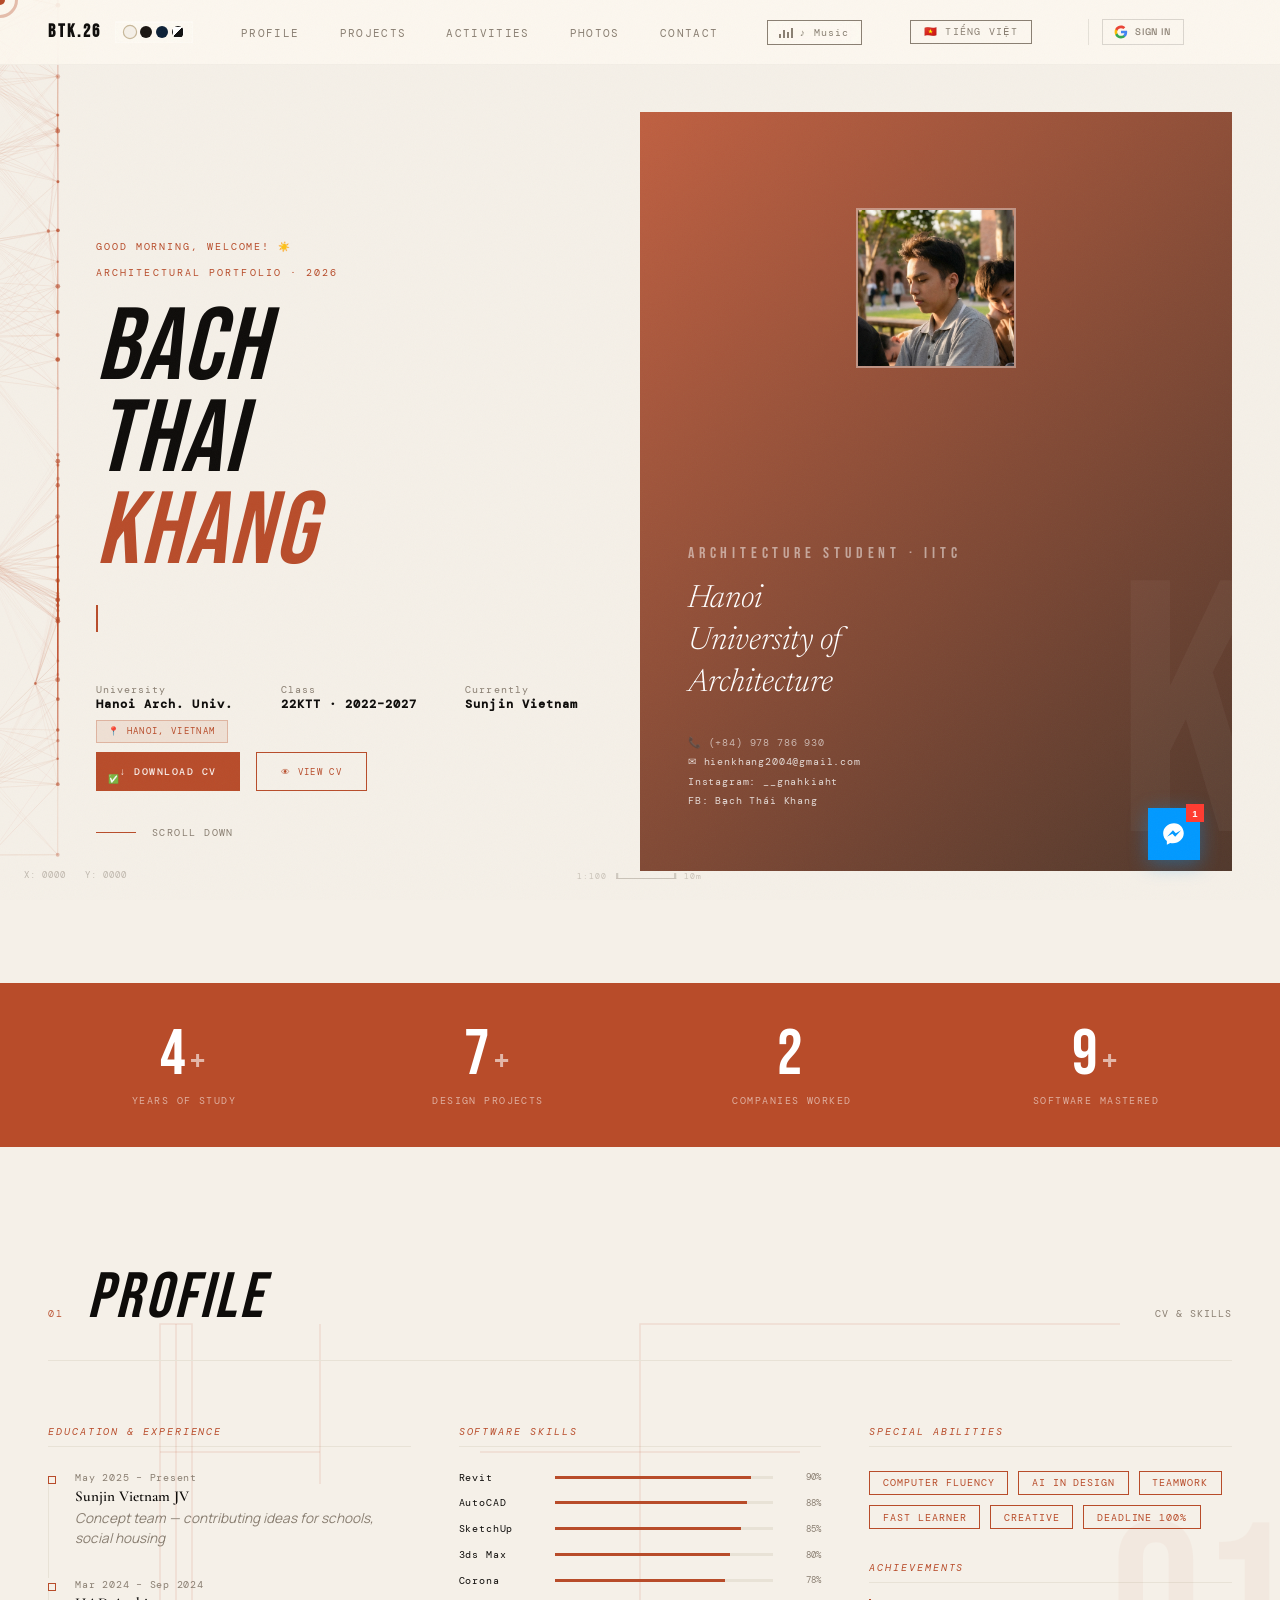
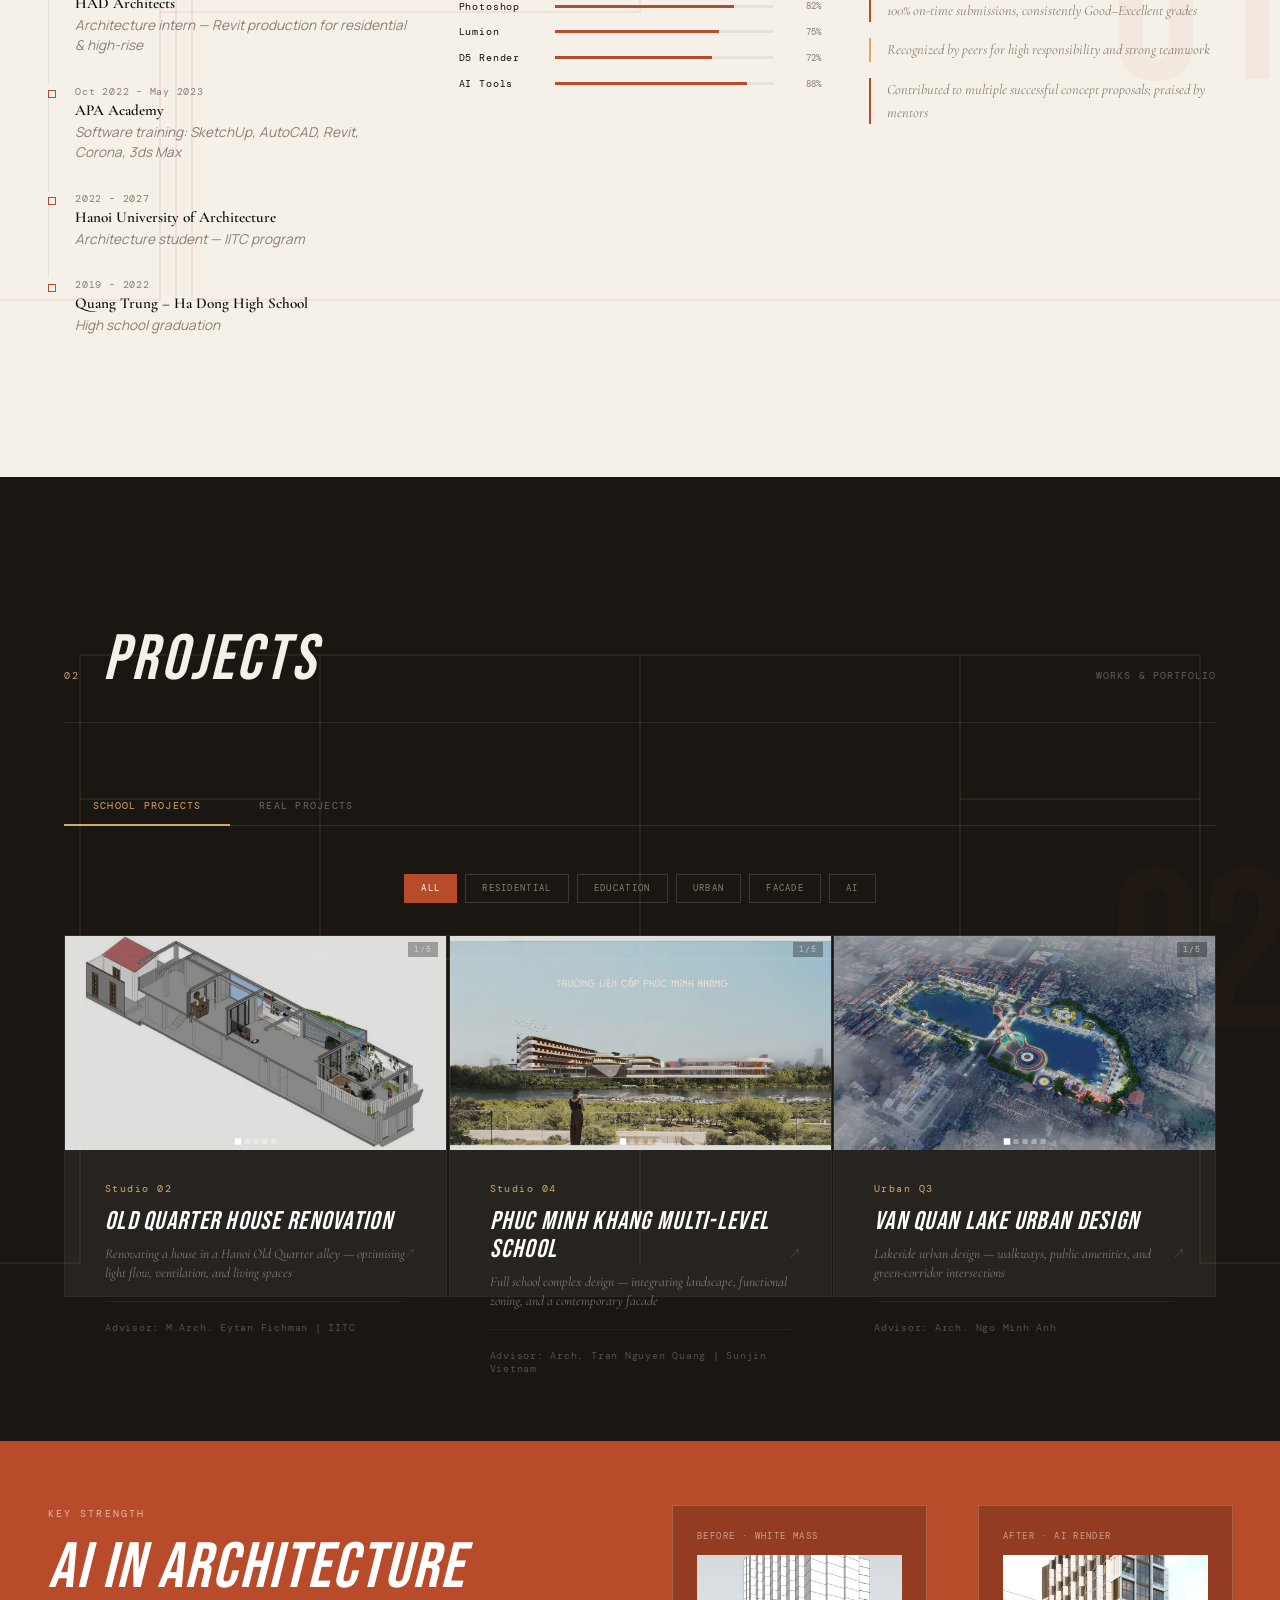
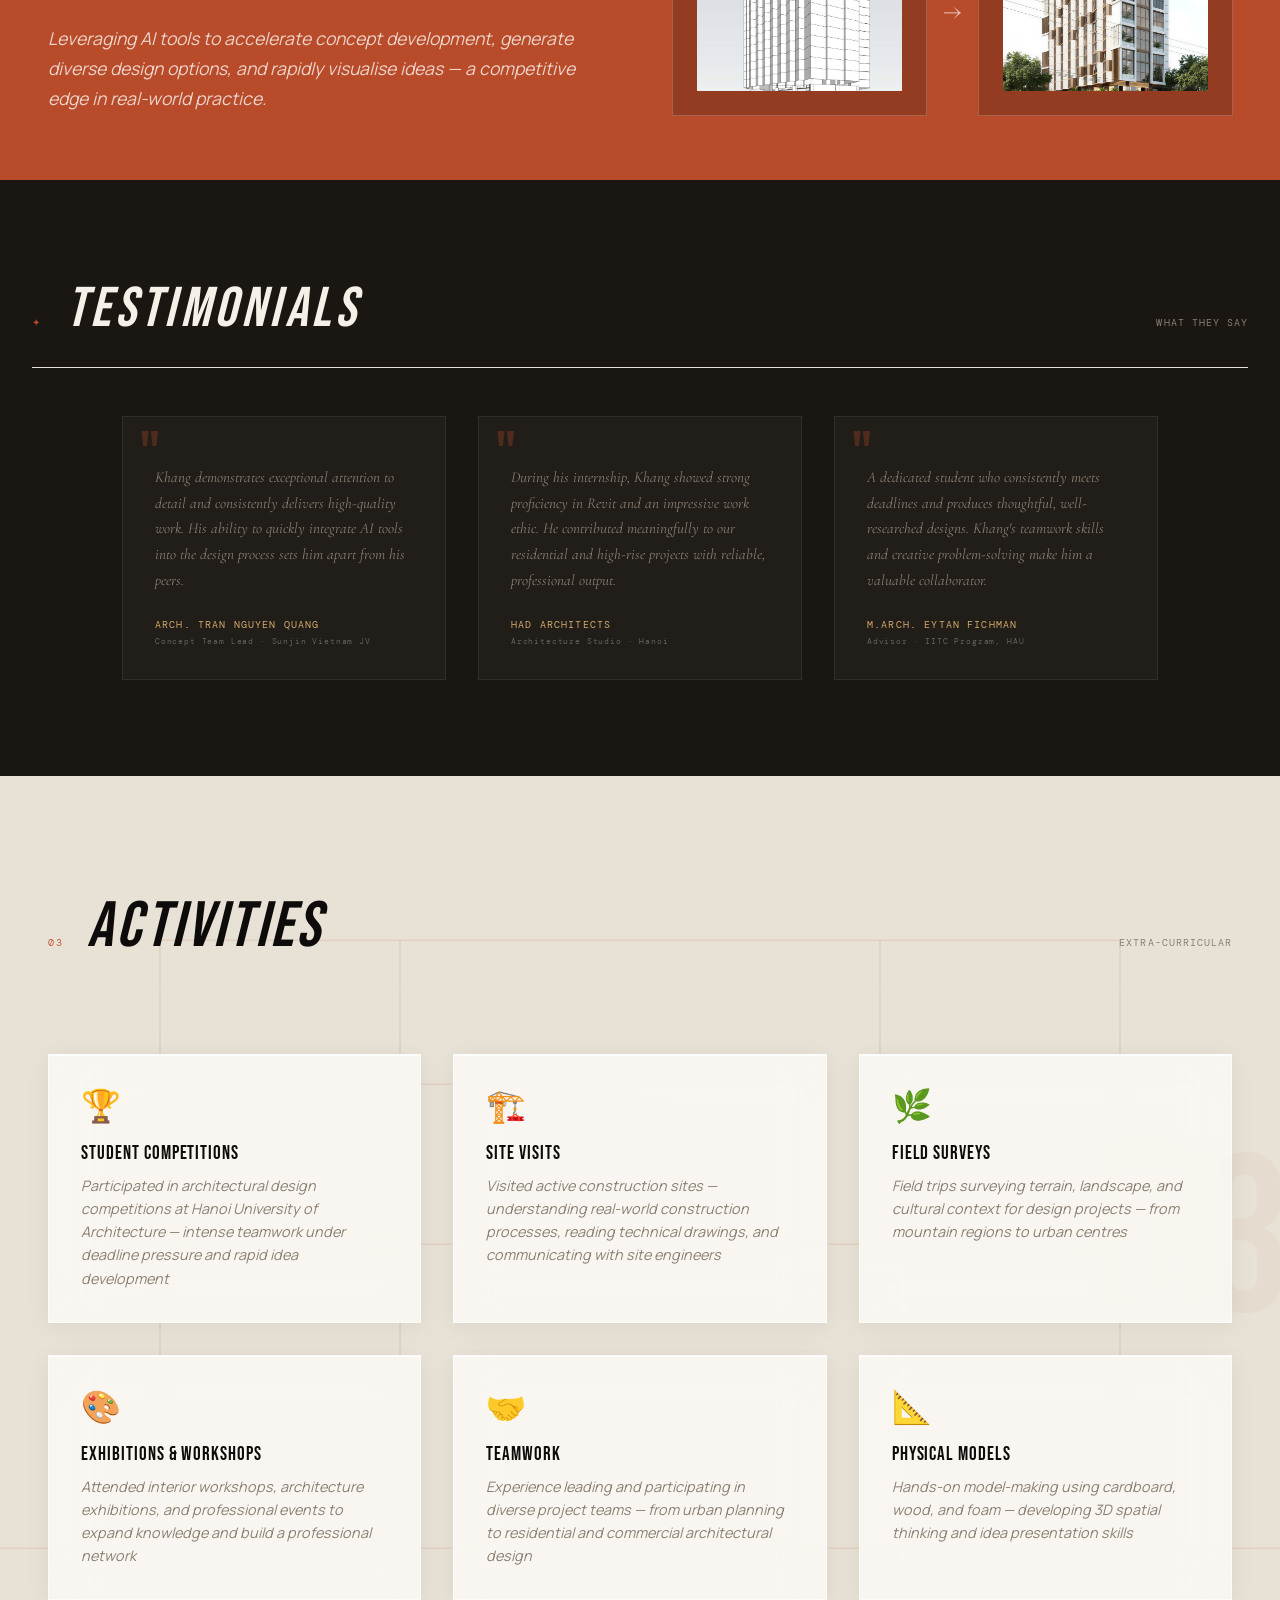
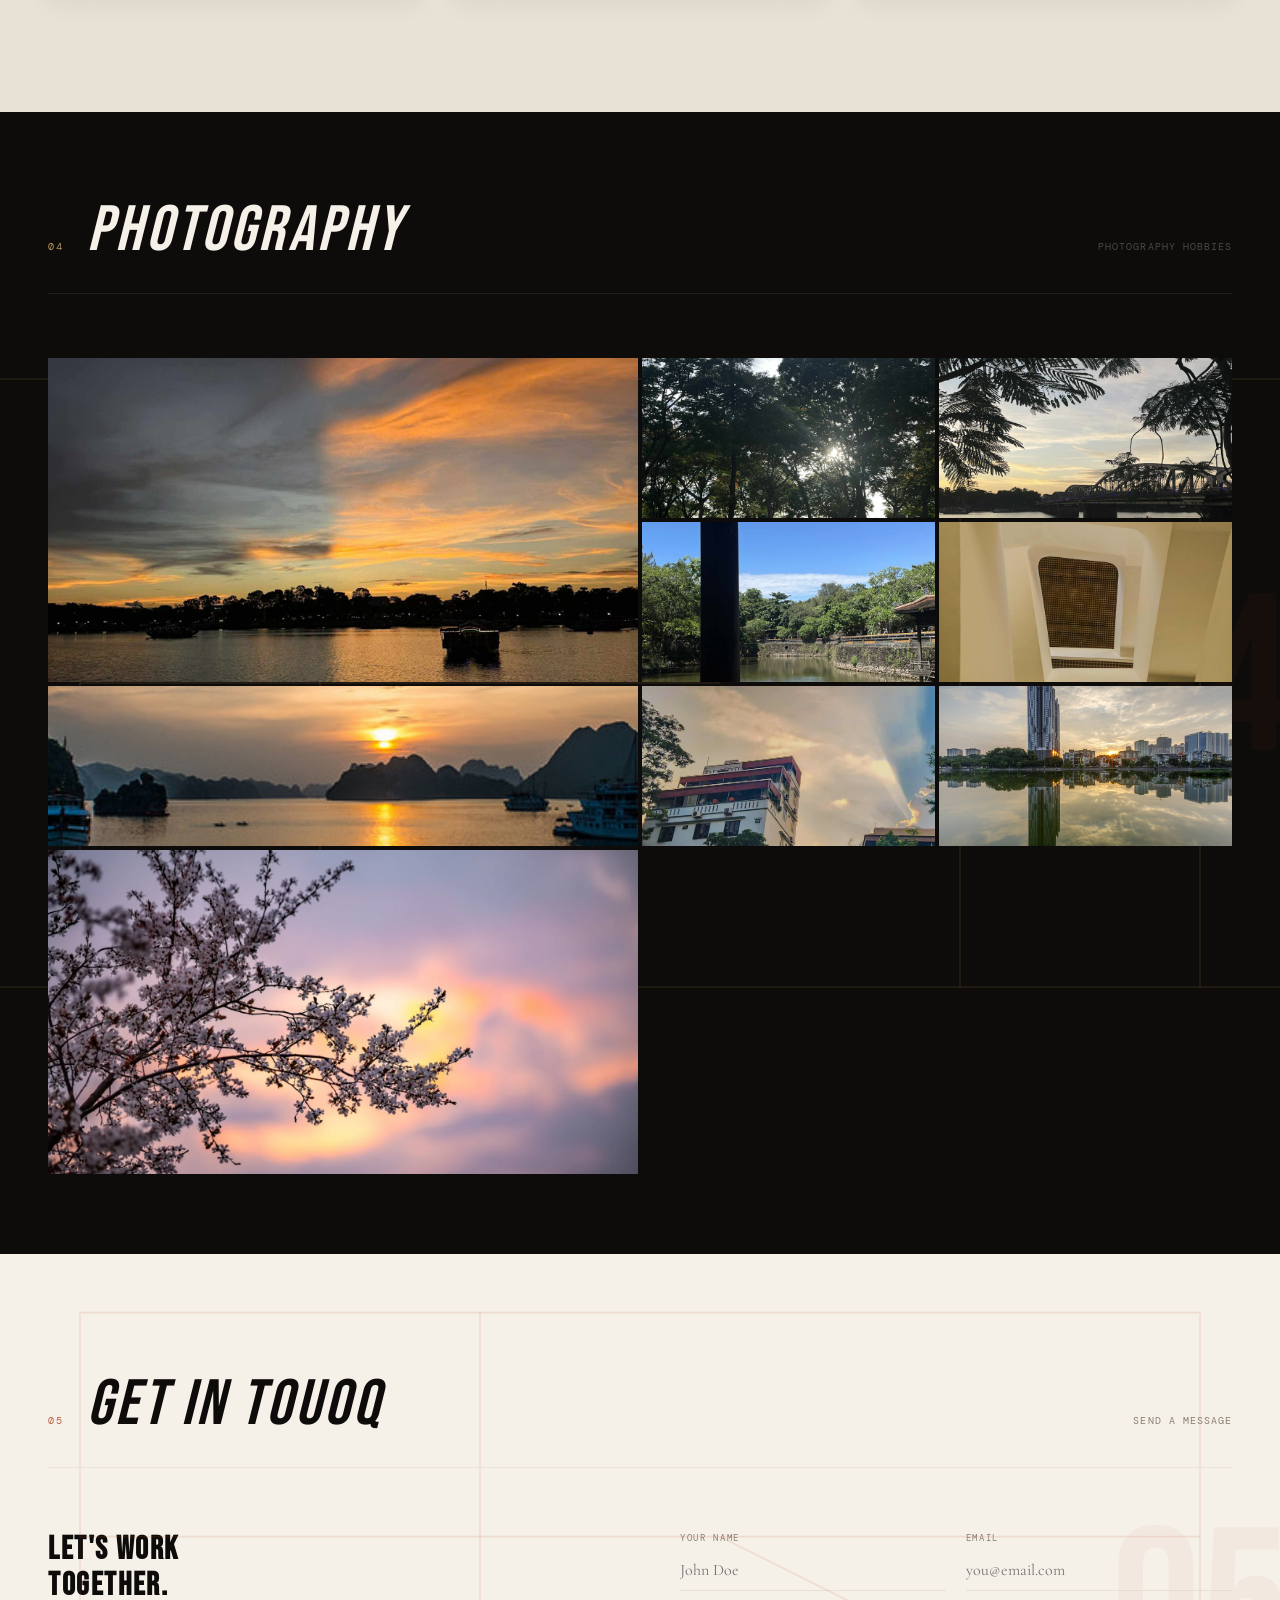
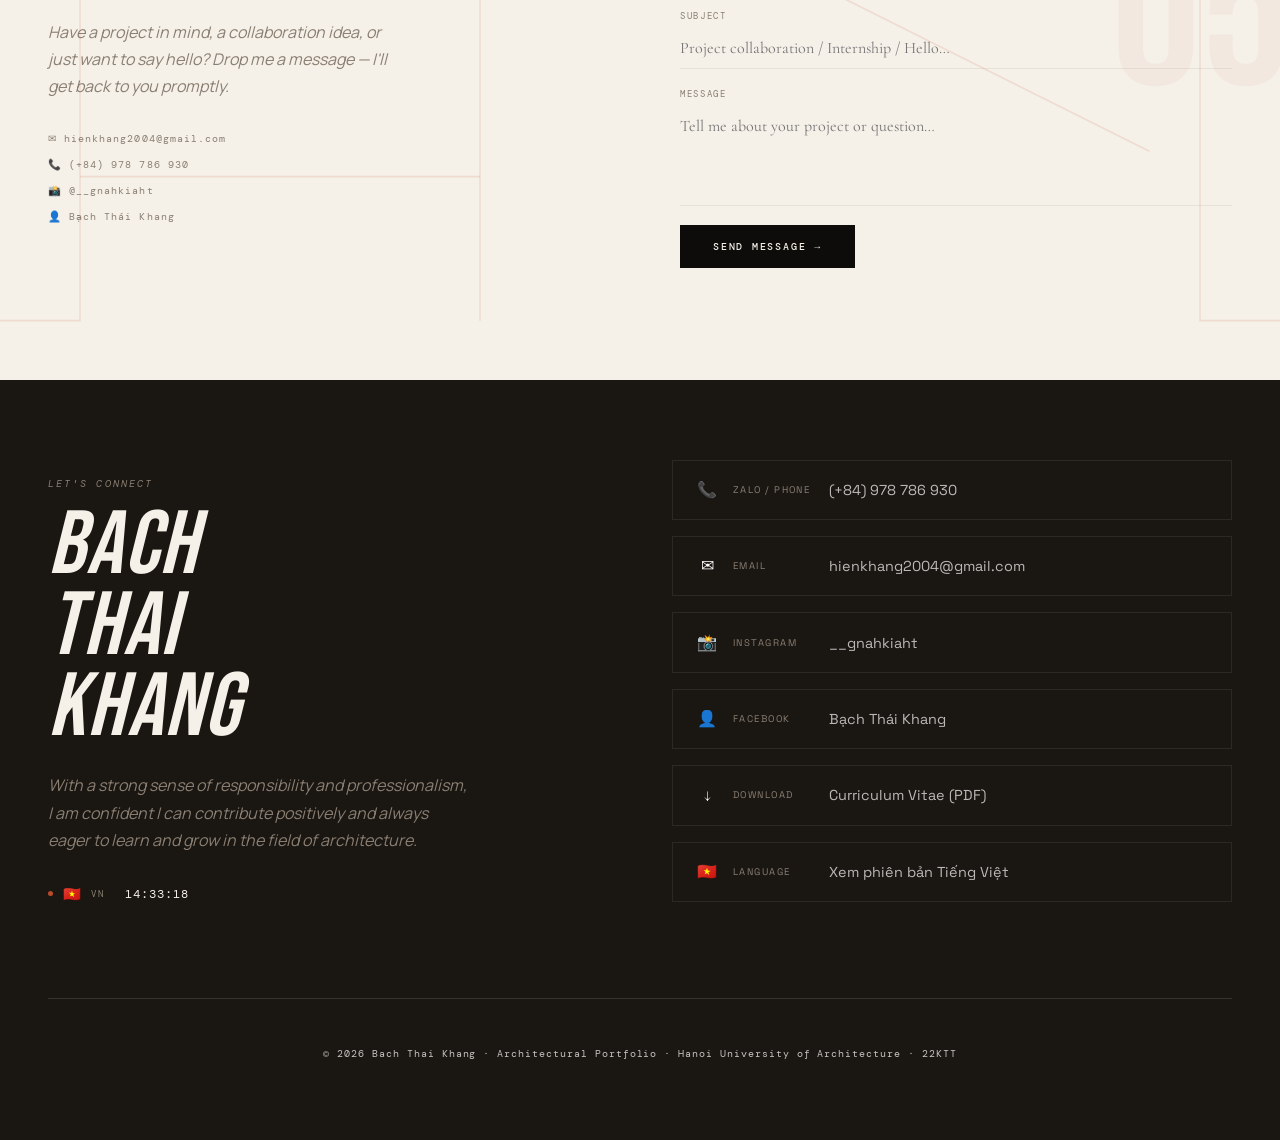
==== commit b71bc490: "Add files via upload" ====
--- a/index.html
+++ b/index.html
@@ -883,12 +883,7 @@
 <!-- SKIP TO CONTENT -->
 <a class="skip-link" href="#home">Skip to content</a>
 
-<!-- LANGUAGE SUGGESTION BANNER -->
-<div class="lang-suggest" id="langSuggest">
-  <span>🇻🇳 Bạn muốn xem phiên bản tiếng Việt?</span>
-  <button class="lang-yes" onclick="window.location.href='./index-vi.html'">Có</button>
-  <button class="lang-no" onclick="this.parentElement.classList.remove('show');localStorage.setItem('btkLangDismissed','1')">✕</button>
-</div>
+
 
 <!-- CV VIEWER MODAL -->
 <div class="cv-modal" id="cvModal" role="dialog" aria-label="CV Viewer">
--- a/design-upgrade.css
+++ b/design-upgrade.css
@@ -725,6 +725,19 @@
 }
 
 /* ══════════════════════════════════════
+   FIX: Ensure chat-close, lightbox buttons
+   are hidden when parent is not active
+   ══════════════════════════════════════ */
+#chat-popup:not(.open) .chat-close {
+  display: none !important;
+}
+
+.lightbox:not(.active) .lightbox-close,
+.lightbox:not(.active) .lightbox-nav {
+  display: none !important;
+}
+
+/* ══════════════════════════════════════
    26. GOOGLE SIGN-IN (Nav)
    ══════════════════════════════════════ */
 .gsi-nav {
